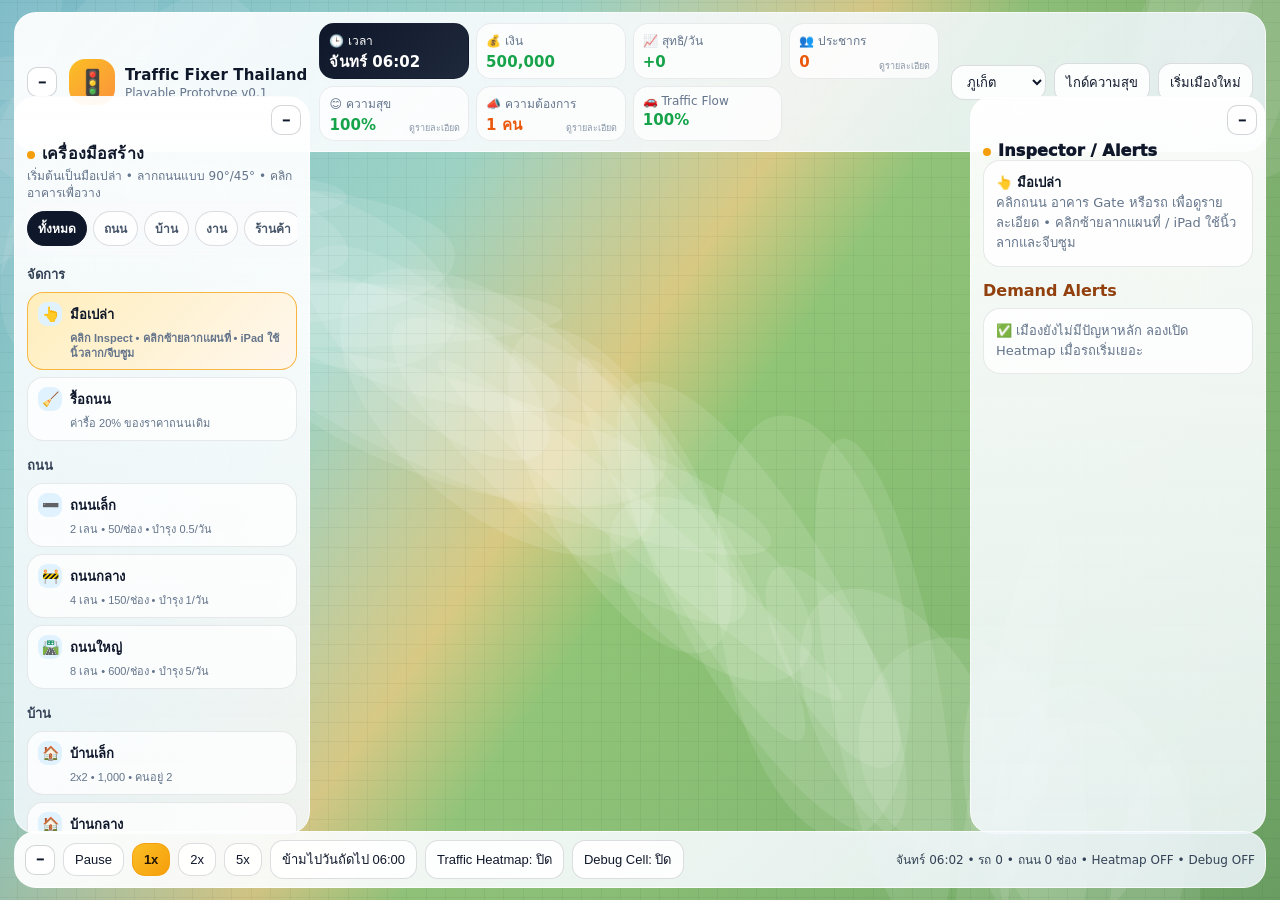
==== index.html @ 1e7743c0 "Update sumogame" ====
<!doctype html>
<html lang="th">
<head>
  <meta charset="utf-8" />
  <meta name="viewport" content="width=device-width, initial-scale=1" />
  <title>Traffic Fixer Thailand - Prototype</title>
  <style>
:root {
  --bg: #0b1820;
  --panel: rgba(248, 250, 252, 0.92);
  --panel-strong: rgba(255, 255, 255, 0.96);
  --line: rgba(15, 23, 42, 0.12);
  --text: #14212b;
  --muted: #64748b;
  --accent: #f59e0b;
  --accent2: #0284c7;
  --good: #16a34a;
  --bad: #dc2626;
  --warn: #ea580c;
  --dark-panel: rgba(10, 19, 26, 0.76);
}
* { box-sizing: border-box; text-shadow: none !important; }
.brand .logo, .tool .tool-icon, .panel-title:before, .dot { box-shadow: none !important; filter: none !important; }
html, body, #app { width: 100%; height: 100%; margin: 0; overflow: hidden; }
body {
  font-family: ui-sans-serif, system-ui, -apple-system, BlinkMacSystemFont, "Segoe UI", Tahoma, sans-serif;
  background: radial-gradient(circle at 45% 10%, rgba(125, 211, 252, .20), transparent 28%), var(--bg);
  color: var(--text);
}
canvas {
  position: absolute;
  inset: 0;
  width: 100%;
  height: 100%;
  cursor: default;
  background: #b9d8aa;
}
canvas.dragging { cursor: grabbing; }
#topbar, #bottombar, .panel, .map-legend {
  position: absolute;
  z-index: 5;
  backdrop-filter: blur(18px) saturate(1.08);
}
#topbar {
  left: 14px;
  right: 14px;
  top: 12px;
  min-height: 72px;
  display: flex;
  align-items: center;
  gap: 12px;
  padding: 10px 12px;
  border: 1px solid rgba(255,255,255,.62);
  border-radius: 22px;
  background: linear-gradient(135deg, rgba(255,255,255,.94), rgba(236,244,250,.86));
  box-shadow: 0 16px 48px rgba(15, 23, 42, .20), inset 0 1px 0 rgba(255,255,255,.88);
}
.brand { display: flex; align-items: center; gap: 10px; min-width: 245px; }
.brand .logo {
  width: 46px;
  height: 46px;
  display: grid;
  place-items: center;
  font-size: 25px;
  border-radius: 16px;
  background: linear-gradient(135deg, #fbbf24, #fb923c);
}
.brand strong { font-size: 15px; letter-spacing: .15px; color: #0f172a; }
.brand small { display: block; margin-top: 2px; color: var(--muted); font-size: 12px; }
.stats {
  flex: 1;
  display: grid;
  grid-template-columns: repeat(6, minmax(96px, 1fr));
  gap: 7px;
  font-size: 12px;
}
.stat {
  position: relative;
  overflow: hidden;
  min-height: 49px;
  padding: 7px 9px;
  border-radius: 15px;
  background: rgba(255,255,255,.74);
  border: 1px solid rgba(15, 23, 42, .08);
  box-shadow: inset 0 1px 0 rgba(255,255,255,.90);
}
.stat .label { display: flex; align-items: center; gap: 5px; color: var(--muted); white-space: nowrap; }
.stat b { display: block; color: #0f172a; font-size: 15px; line-height: 1.1; margin-top: 4px; letter-spacing: .1px; }
.stat.good b { color: var(--good); }
.stat.warn b { color: var(--warn); }
.stat.bad b { color: var(--bad); }
.stat.clock { background: linear-gradient(135deg, #0f172a, #1e293b); }
.stat.clock .label, .stat.clock b { color: #fff; }
.stat.clickable { cursor: pointer; }
.stat.clickable:hover { border-color: rgba(2,132,199,.40); background: #ffffff; }
.stat.clickable:after { content: "ดูรายละเอียด"; position: absolute; right: 8px; bottom: 5px; font-size: 9px; color: #64748b; opacity: .75; }
.breakdown-list { display: grid; gap: 7px; margin-top: 9px; }
.breakdown-row { padding: 8px; border-radius: 12px; background: rgba(241,245,249,.86); border: 1px solid rgba(15,23,42,.06); }
.breakdown-row b { display:flex; justify-content:space-between; gap:8px; margin-bottom:4px; }
.bar-track { height: 8px; border-radius: 99px; overflow: hidden; background: rgba(15,23,42,.10); }
.bar-fill { height: 100%; border-radius: 99px; background: linear-gradient(90deg, #38bdf8, #22c55e); }
.vacancy-list { margin-top: 8px; display:grid; gap:6px; }
.vacancy-item { padding: 7px 8px; border-radius: 11px; background: rgba(255,255,255,.72); border:1px solid rgba(15,23,42,.07); }

.top-actions { display: flex; align-items: center; gap: 8px; }
.city-picker {
  display: grid;
  gap: 3px;
  color: var(--muted);
  font-size: 11px;
  font-weight: 800;
}
button, select {
  color: #0f172a;
  background: rgba(255,255,255,.88);
  border: 1px solid rgba(15,23,42,.14);
  border-radius: 13px;
  padding: 8px 11px;
  font-size: 13px;
  outline: none;
  box-shadow: 0 1px 0 rgba(255,255,255,.76), 0 8px 18px rgba(15,23,42,.06);
}
button { cursor: pointer; transition: transform .12s ease, background .12s ease, border-color .12s ease, box-shadow .12s ease; }
button:hover, select:hover { border-color: rgba(2,132,199,.38); background: #fff; box-shadow: 0 10px 24px rgba(2,132,199,.12); }
button:active { transform: translateY(1px); }
button.active {
  background: linear-gradient(135deg, #fbbf24, #f59e0b);
  color: #221407;
  border-color: rgba(245,158,11,.74);
  font-weight: 900;
}
.danger-lite { color: #991b1b; }
.panel {
  top: 96px;
  bottom: 66px;
  width: 318px;
  border: 1px solid rgba(255,255,255,.64);
  border-radius: 22px;
  background: linear-gradient(180deg, rgba(255,255,255,.94), rgba(242,248,252,.88));
  padding: 12px;
  overflow: auto;
  box-shadow: 0 18px 56px rgba(15,23,42,.22), inset 0 1px 0 rgba(255,255,255,.9);
  scrollbar-color: rgba(15,23,42,.22) transparent;
}
.panel.left { left: 14px; }
.panel.right { right: 14px; }
.panel-head { display: flex; align-items: flex-start; justify-content: space-between; gap: 8px; margin-bottom: 8px; }
.panel-title { font-weight: 950; letter-spacing: .18px; color: #0f172a; font-size: 16px; }
.panel-title:before {
  content: "";
  display: inline-block;
  width: 8px;
  height: 8px;
  margin-right: 7px;
  border-radius: 99px;
  background: var(--accent);
}
.panel-subtitle { color: #92400e; font-weight: 900; margin: 14px 0 8px; }
.hint { color: var(--muted); font-size: 12px; line-height: 1.42; margin-top: 2px; }
.tool-tabs {
  position: sticky;
  top: -12px;
  z-index: 3;
  display: flex;
  gap: 6px;
  overflow-x: auto;
  padding: 9px 0 9px;
  margin-bottom: 4px;
  background: linear-gradient(180deg, rgba(248,250,252,.97), rgba(248,250,252,.82));
}
.tool-tab {
  flex: 0 0 auto;
  padding: 7px 10px;
  border-radius: 999px;
  font-size: 12px;
  font-weight: 800;
  color: #475569;
  background: rgba(255,255,255,.76);
}
.tool-tab.active { background: #0f172a; color: #fff; border-color: #0f172a; }
.tool-group { margin: 9px 0 14px; }
.tool-group.is-hidden { display: none; }
.tool-group h3 { margin: 0 0 7px; font-size: 13px; color: #334155; display: flex; align-items: center; gap: 6px; }
.tool-grid { display: grid; grid-template-columns: 1fr; gap: 7px; }
.tool {
  text-align: left;
  min-height: 64px;
  padding: 9px 10px;
  border-radius: 16px;
  background: rgba(255,255,255,.76);
  border: 1px solid rgba(15,23,42,.09);
  box-shadow: inset 0 1px 0 rgba(255,255,255,.9), 0 8px 18px rgba(15,23,42,.045);
}
.tool strong { display: flex; align-items: center; gap: 8px; font-size: 13px; color: #0f172a; }
.tool .tool-icon { width: 24px; height: 24px; display: inline-grid; place-items: center; border-radius: 9px; background: #e0f2fe; font-size: 14px; }
.tool small { color: var(--muted); display: block; margin-top: 5px; padding-left: 32px; font-size: 11px; line-height: 1.32; }
.tool.active {
  background: linear-gradient(135deg, rgba(255,237,184,.94), rgba(255,247,237,.96));
  border-color: rgba(245,158,11,.72);
  box-shadow: 0 0 0 2px rgba(245,158,11,.13), 0 12px 26px rgba(245,158,11,.14);
}
.tool.disabled { opacity: .48; filter: grayscale(.18); }
.card {
  background: rgba(255,255,255,.78);
  border: 1px solid rgba(15,23,42,.09);
  border-radius: 17px;
  padding: 12px;
  font-size: 13px;
  line-height: 1.55;
  margin-bottom: 10px;
  box-shadow: inset 0 1px 0 rgba(255,255,255,.9), 0 8px 18px rgba(15,23,42,.045);
}
.card b, .inspector-title { color: #0f172a; font-weight: 950; }
.card .muted, .muted { color: var(--muted); }
.inspector-card .metric-grid { display: grid; grid-template-columns: 1fr 1fr; gap: 7px; margin-top: 8px; }
.metric {
  padding: 8px;
  border-radius: 12px;
  background: rgba(241,245,249,.86);
  border: 1px solid rgba(15,23,42,.06);
}
.metric span { display: block; color: var(--muted); font-size: 11px; }
.metric b { display: block; margin-top: 2px; font-size: 13px; }
.alert {
  background: linear-gradient(180deg, rgba(254,226,226,.92), rgba(255,247,237,.78));
  border: 1px solid rgba(220,38,38,.22);
  border-radius: 16px;
  padding: 10px;
  margin-bottom: 8px;
  font-size: 12px;
  line-height: 1.45;
  box-shadow: inset 0 1px 0 rgba(255,255,255,.8);
}
.alert.good { background: linear-gradient(180deg, rgba(220,252,231,.92), rgba(240,253,244,.78)); border-color: rgba(22,163,74,.25); }
.alert b { display: block; margin-bottom: 3px; color: #0f172a; }
.map-legend {
  left: 50%;
  bottom: 74px;
  transform: translateX(-50%);
  display: flex;
  align-items: center;
  gap: 10px;
  padding: 8px 11px;
  border-radius: 999px;
  background: rgba(15,23,42,.64);
  border: 1px solid rgba(255,255,255,.18);
  color: rgba(255,255,255,.82);
  font-size: 12px;
  box-shadow: 0 12px 32px rgba(15,23,42,.22);
}
.dot { width: 10px; height: 10px; display: inline-block; border-radius: 99px; margin-right: 5px; vertical-align: -1px; }
.dot.road { background: #5b6670; }
.dot.gate { background: #fbbf24; }
.dot.vehicle { background: #38bdf8; }
.dot.heat { background: linear-gradient(90deg, #22c55e, #f59e0b, #ef4444); width: 26px; border-radius: 999px; }
#bottombar {
  left: 14px;
  right: 14px;
  bottom: 12px;
  min-height: 48px;
  display: flex;
  align-items: center;
  gap: 8px;
  padding: 8px 10px;
  border: 1px solid rgba(255,255,255,.64);
  border-radius: 22px;
  background: linear-gradient(135deg, rgba(255,255,255,.94), rgba(236,244,250,.88));
  box-shadow: 0 16px 48px rgba(15,23,42,.18), inset 0 1px 0 rgba(255,255,255,.88);
}
.speed-group { display: flex; gap: 6px; padding: 4px; border-radius: 16px; background: rgba(15,23,42,.05); }
.wide-btn { min-width: 142px; }
#statusText {
  margin-left: auto;
  color: #334155;
  font-size: 12px;
  white-space: nowrap;
  max-width: 33vw;
  overflow: hidden;
  text-overflow: ellipsis;
}
@media (max-width: 1320px) {
  .stats { grid-template-columns: repeat(4, minmax(90px, 1fr)); }
  .panel { width: 296px; }
  .brand { min-width: 205px; }
}
@media (max-width: 1000px) {
  .panel.right { display: none; }
  .stats { grid-template-columns: repeat(3, minmax(80px, 1fr)); }
  .map-legend { display: none; }
}
@media (max-width: 820px) {
  .panel.left { display: none; }
  .brand { min-width: 155px; }
  .brand small { display: none; }
  .stats { grid-template-columns: repeat(2, minmax(80px, 1fr)); }
  #statusText { display: none; }
}

/* User readability pass: flat text/icons, no visual shadows. */
* { text-shadow: none !important; }
#topbar, #bottombar, .panel, .map-legend, .stat, .tool, .card, .metric, .alert,
button, select, .breakdown-row, .vacancy-item, .brand .logo, .tool .tool-icon, .dot {
  box-shadow: none !important;
  filter: none !important;
}
#topbar, #bottombar, .panel {
  backdrop-filter: none !important;
}
.stat .label, .tool strong, .tool small, .metric span, .metric b, .inspector-title, .muted,
.panel-title, .panel-subtitle, button, select {
  text-shadow: none !important;
}
/* iPad compact HUD pass: keep the top bar small on touch/tablet screens. */
@media (pointer: coarse), (max-width: 1180px) {
  #topbar {
    left: 8px;
    right: 8px;
    top: max(6px, env(safe-area-inset-top));
    min-height: 50px;
    gap: 6px;
    padding: 6px 8px;
    border-radius: 14px;
    align-items: center;
  }
  .brand {
    min-width: 122px;
    gap: 6px;
  }
  .brand .logo {
    width: 30px;
    height: 30px;
    min-width: 30px;
    font-size: 17px;
    border-radius: 9px;
  }
  .brand strong {
    font-size: 11px;
    line-height: 1.05;
  }
  .brand small {
    display: none !important;
  }
  .stats {
    grid-template-columns: repeat(6, minmax(54px, 1fr)) !important;
    gap: 4px;
    font-size: 9px;
    min-width: 0;
  }
  .stat {
    min-height: 34px;
    padding: 4px 5px;
    border-radius: 10px;
  }
  .stat .label {
    font-size: 8.5px;
    gap: 2px;
    overflow: hidden;
    text-overflow: ellipsis;
  }
  .stat b {
    font-size: 11px;
    line-height: 1.05;
    margin-top: 2px;
    white-space: nowrap;
  }
  .stat.clickable:after {
    display: none;
  }
  .top-actions {
    gap: 4px;
    flex: 0 0 auto;
  }
  button, select {
    padding: 5px 7px;
    border-radius: 10px;
    font-size: 11px;
  }
  .panel {
    top: calc(max(6px, env(safe-area-inset-top)) + 58px);
    bottom: 54px;
  }
  #bottombar {
    left: 8px;
    right: 8px;
    bottom: max(6px, env(safe-area-inset-bottom));
    min-height: 40px;
    gap: 5px;
    padding: 5px 7px;
    border-radius: 14px;
    overflow-x: auto;
  }
  #bottombar button {
    white-space: nowrap;
    flex: 0 0 auto;
  }
  .map-legend {
    bottom: calc(max(6px, env(safe-area-inset-bottom)) + 48px);
  }
}

@media (pointer: coarse) and (max-width: 820px) {
  .brand {
    display: none;
  }
  .stats {
    grid-template-columns: repeat(6, minmax(46px, 1fr)) !important;
  }
  .top-actions select {
    max-width: 78px;
  }
  #resetBtn {
    max-width: 76px;
    overflow: hidden;
    text-overflow: ellipsis;
  }
}

@media (pointer: coarse) and (max-width: 680px) {
  .stats {
    grid-template-columns: repeat(3, minmax(58px, 1fr)) !important;
  }
  #topbar {
    align-items: flex-start;
  }
}

/* iPad navigation + collapsible HUD pass */
canvas { touch-action: none; }
.collapse-btn {
  flex: 0 0 auto;
  width: 30px;
  height: 30px;
  min-width: 30px;
  padding: 0 !important;
  display: grid;
  place-items: center;
  border-radius: 10px;
  font-weight: 950;
  line-height: 1;
  background: #ffffff !important;
  color: #0f172a !important;
  border: 1px solid rgba(15,23,42,.18) !important;
  box-shadow: none !important;
}
.panel { padding-top: 44px; }
.panel > .collapse-btn {
  position: absolute;
  top: 8px;
  right: 8px;
  z-index: 30;
}
#topbar.collapsed, #bottombar.collapsed, .panel.collapsed {
  width: 42px !important;
  height: 42px !important;
  min-width: 42px !important;
  min-height: 42px !important;
  max-width: 42px !important;
  max-height: 42px !important;
  right: auto !important;
  bottom: auto !important;
  padding: 6px !important;
  overflow: visible !important;
  border-radius: 14px !important;
  display: block !important;
  background: rgba(255,255,255,.96) !important;
}
#topbar.collapsed { left: 8px !important; top: max(6px, env(safe-area-inset-top)) !important; }
#bottombar.collapsed { left: 8px !important; bottom: max(6px, env(safe-area-inset-bottom)) !important; top: auto !important; }
.panel.left.collapsed { left: 8px !important; top: calc(max(6px, env(safe-area-inset-top)) + 52px) !important; }
.panel.right.collapsed { right: 8px !important; left: auto !important; top: calc(max(6px, env(safe-area-inset-top)) + 102px) !important; }
#topbar.collapsed > :not(.collapse-btn),
#bottombar.collapsed > :not(.collapse-btn),
.panel.collapsed > :not(.collapse-btn) {
  display: none !important;
}
#topbar.collapsed > .collapse-btn,
#bottombar.collapsed > .collapse-btn,
.panel.collapsed > .collapse-btn {
  position: static !important;
  width: 30px !important;
  height: 30px !important;
  min-width: 30px !important;
}
.demand-row.bad-demand { background: rgba(255,247,237,.92); border-color: rgba(234,88,12,.22); }
.demand-row.good-demand { background: rgba(240,253,244,.88); border-color: rgba(22,163,74,.18); }

@media (max-width: 1000px) {
  .panel.right { display: block; }
}
@media (pointer: coarse), (max-width: 1180px) {
  .stats { grid-template-columns: repeat(7, minmax(48px, 1fr)) !important; }
  .panel { width: min(300px, calc(100vw - 18px)); }
  .panel.right { right: 8px; }
  .panel.left { left: 8px; }
  #topbar:not(.collapsed) { padding-left: 7px; }
  #bottombar:not(.collapsed) { padding-left: 7px; }
}
@media (pointer: coarse) and (max-width: 680px) {
  .stats { grid-template-columns: repeat(4, minmax(54px, 1fr)) !important; }
}

/* Final flat readability: remove every UI shadow/filter/text shadow. */
* {
  text-shadow: none !important;
  box-shadow: none !important;
  filter: none !important;
}
#topbar, #bottombar, .panel, .stat, .tool, .card, .metric, .alert, .map-legend, .collapse-btn, button, select {
  box-shadow: none !important;
  text-shadow: none !important;
  filter: none !important;
}
.tool-icon, .logo, .dot, .brand, .panel-title, .panel-subtitle, .inspector-title {
  box-shadow: none !important;
  text-shadow: none !important;
  filter: none !important;
}

</style>
</head>
<body>
  <div id="app">
    <canvas id="game"></canvas>

    <header id="topbar">
      <button class="collapse-btn" data-collapse-target="topbar" aria-label="ย่อ/ขยายแถบบน">−</button>
      <div class="brand">
        <span class="logo">🚦</span>
        <div>
          <strong>Traffic Fixer Thailand</strong>
          <small>Playable Prototype v0.1</small>
        </div>
      </div>
      <div id="stats" class="stats"></div>
      <div class="top-actions">
        <select id="citySelect" title="เลือกเมือง">
          <option value="phuket">ภูเก็ต</option>
          <option value="bangkok">กรุงเทพฯ</option>
          <option value="chiangmai">เชียงใหม่</option>
          <option value="korat">โคราช</option>
        </select>
        <button id="happinessGuideBtn">ไกด์ความสุข</button>
        <button id="resetBtn">เริ่มเมืองใหม่</button>
      </div>
    </header>

    <aside id="leftPanel" class="panel left">
      <button class="collapse-btn" data-collapse-target="leftPanel" aria-label="ย่อ/ขยายเครื่องมือ">−</button>
      <div class="panel-title">เครื่องมือสร้าง</div>
      <div class="hint">เริ่มต้นเป็นมือเปล่า • ลากถนนแบบ 90°/45° • คลิกอาคารเพื่อวาง</div>
      <div id="toolList"></div>
    </aside>

    <aside id="rightPanel" class="panel right">
      <button class="collapse-btn" data-collapse-target="rightPanel" aria-label="ย่อ/ขยาย Inspector">−</button>
      <div class="panel-title">Inspector / Alerts</div>
      <div id="selectionInfo" class="card">
        <b>มือเปล่า</b><br>
        คลิกถนน อาคาร Gate หรือรถ เพื่อดูสาเหตุปัญหา หรือกดปุ่มไกด์ความสุข
      </div>
      <div class="panel-subtitle">Demand Alerts</div>
      <div id="alerts"></div>
    </aside>

    <footer id="bottombar">
      <button class="collapse-btn" data-collapse-target="bottombar" aria-label="ย่อ/ขยายแถบควบคุม">−</button>
      <button data-speed="0" class="speedBtn">Pause</button>
      <button data-speed="1" class="speedBtn active">1x</button>
      <button data-speed="2" class="speedBtn">2x</button>
      <button data-speed="5" class="speedBtn">5x</button>
      <button id="skipBtn">ข้ามไปวันถัดไป 06:00</button>
      <button id="heatBtn">Traffic Heatmap: ปิด</button>
      <button id="debugBtn">Debug Cell: ปิด</button>
      <span id="statusText">พร้อมเล่น</span>
    </footer>
  </div>

  <script>
(() => {
  'use strict';

  // ================================================================
  // Traffic Fixer Thailand - Playable Prototype
  // ทุกเมนูสร้างและระบบหลักอ่านจาก DATA กลางนี้ ไม่ hardcode รายการ UI แยก
  // ================================================================

  const MAP_W = 300;
  const MAP_H = 300;
  const MAP_SIZE = MAP_W * MAP_H;
  const TILE = 18;
  const MAX_ACTIVE_VEHICLES = 1200;
  // สมดุลใหม่: 1 Grid ของถนนเล็ก 2 เลนรองรับได้ประมาณ 3 คันรวม
  // ถนน 4/8 เลนยังจุเพิ่มตามความกว้าง แต่ไม่จุเกินจริงจนรถไม่ติด
  const CARS_PER_GRID = 3;

  const DIRS = [
    [1, 0], [-1, 0], [0, 1], [0, -1],
    [1, 1], [1, -1], [-1, 1], [-1, -1]
  ];
  const CARDINALS = [[1,0],[-1,0],[0,1],[0,-1]];
  const DAY_NAMES = ['จันทร์', 'อังคาร', 'พุธ', 'พฤหัส', 'ศุกร์', 'เสาร์', 'อาทิตย์'];

  const DATA = {
    roads: {
      small:  { id: 1, key: 'small',  name: 'ถนนเล็ก', lanes: 2, cost: 50,  maintenance: 0.5, capacity: 8,  speed: 3.0, desc: '2 เลน เหมาะกับซอย บ้าน และชุมชน' },
      medium: { id: 2, key: 'medium', name: 'ถนนกลาง', lanes: 4, cost: 150, maintenance: 1.0, capacity: 20, speed: 4.5, desc: '4 เลน เหมาะกับถนนหลักในเมือง' },
      large:  { id: 3, key: 'large',  name: 'ถนนใหญ่', lanes: 8, cost: 600, maintenance: 5.0, capacity: 50, speed: 6.0, desc: '8 เลน เหมาะกับเข้าเมือง/เลี่ยงเมือง' }
    },
    buildings: {
      home_small: { key:'home_small', name:'บ้านเล็ก', category:'บ้าน', kind:'home', w:2, h:2, cost:1000, maintenance:0, residents:2, jobs:0, service:0, color:'#f8d28b', desc:'บ้าน 2 คน สร้างประชากรและภาษี' },
      home_medium:{ key:'home_medium',name:'บ้านกลาง',category:'บ้าน', kind:'home', w:3, h:3, cost:8000, maintenance:0, residents:10, jobs:0, service:0, color:'#e5b46d', desc:'บ้าน 10 คน ปล่อยรถมากขึ้นแต่เก็บภาษีดี' },
      home_large: { key:'home_large', name:'บ้านใหญ่', category:'บ้าน', kind:'home', w:5, h:5, cost:60000, maintenance:0, residents:50, jobs:0, service:0, color:'#c88a44', desc:'บ้าน 50 คน รายได้สูงแต่สร้าง Traffic หนัก' },

      shop_small:{ key:'shop_small', name:'ร้านค้าเล็ก', category:'อาคาร', kind:'shop', w:2, h:2, cost:5000, maintenance:50, jobs:2, service:10, color:'#77d7c6', desc:'ร้านค้าเล็ก รองรับคนใช้บริการ 10 คน' },
      shop_large:{ key:'shop_large', name:'ร้านค้าใหญ่', category:'อาคาร', kind:'shop', w:4, h:4, cost:30000, maintenance:300, jobs:10, service:50, color:'#50b8a8', desc:'ร้านค้าใหญ่ รองรับคนใช้บริการ 50 คน' },
      restaurant_small:{ key:'restaurant_small', name:'ร้านอาหารเล็ก', category:'อาคาร', kind:'restaurant', w:3, h:3, cost:10000, maintenance:100, jobs:5, service:15, color:'#ff9f6e', desc:'จุด Traffic หลังเลิกงาน รองรับ 15 คน' },
      restaurant_large:{ key:'restaurant_large', name:'ร้านอาหารใหญ่', category:'อาคาร', kind:'restaurant', w:4, h:4, cost:40000, maintenance:400, jobs:20, service:80, color:'#ff7a59', desc:'ร้านอาหารใหญ่ รองรับ 80 คน' },
      mall_small:{ key:'mall_small', name:'ห้างเล็ก', category:'อาคาร', kind:'mall', w:4, h:4, cost:50000, maintenance:500, jobs:10, service:50, color:'#b993ff', desc:'ดึงรถวันหยุดและหลังเลิกงาน' },
      mall_large:{ key:'mall_large', name:'ห้างใหญ่', category:'อาคาร', kind:'mall', w:6, h:6, cost:150000, maintenance:1500, jobs:50, service:250, color:'#9a72ff', desc:'จุดศูนย์รวมใหญ่ สร้างรถจำนวนมาก' },
      office_small:{ key:'office_small', name:'ออฟฟิศเล็ก', category:'งาน', kind:'office', w:3, h:3, cost:15000, maintenance:150, jobs:20, service:0, color:'#85b7ff', desc:'งาน 20 ตำแหน่ง สร้าง Rush Hour' },
      office_large:{ key:'office_large', name:'ออฟฟิศใหญ่', category:'งาน', kind:'office', w:5, h:5, cost:80000, maintenance:800, jobs:100, service:0, color:'#5d92e8', desc:'งาน 100 ตำแหน่ง Traffic หนักช่วงเช้า' },
      factory_small:{ key:'factory_small', name:'โรงงานเล็ก', category:'งาน', kind:'factory', w:4, h:4, cost:20000, maintenance:200, jobs:30, service:0, color:'#a7b0b7', desc:'งาน 30 ตำแหน่ง เพิ่มรถบรรทุก/แรงงาน' },
      factory_large:{ key:'factory_large', name:'โรงงานใหญ่', category:'งาน', kind:'factory', w:6, h:6, cost:100000, maintenance:1000, jobs:150, service:0, color:'#818991', desc:'งาน 150 ตำแหน่ง เหมาะวางใกล้ Gate/Bypass' },
      park_small:{ key:'park_small', name:'สวนเล็ก', category:'พักผ่อน', kind:'park', w:3, h:3, cost:5000, maintenance:50, jobs:2, service:20, color:'#62d66f', desc:'พักผ่อน 20 คน Traffic วันหยุด' },
      park_large:{ key:'park_large', name:'สวนใหญ่', category:'พักผ่อน', kind:'park', w:5, h:5, cost:25000, maintenance:250, jobs:10, service:100, color:'#46b958', desc:'สวนใหญ่ รองรับ 100 คน' },
      pub_small:{ key:'pub_small', name:'ผับเล็ก', category:'กลางคืน', kind:'pub', w:3, h:3, cost:12000, maintenance:120, jobs:5, service:20, color:'#ff67d8', desc:'สร้าง Night Traffic และรถดึก' },
      pub_large:{ key:'pub_large', name:'ผับใหญ่', category:'กลางคืน', kind:'pub', w:5, h:5, cost:60000, maintenance:600, jobs:20, service:100, color:'#df49c2', desc:'ผับใหญ่ รองรับ 100 คน' }
    },
    cities: {
      phuket: {
        name: 'ภูเก็ต', camera: { x: 145, y: 54, zoom: 1.08 },
        terrain: 'island',
        gates: [
          { key:'north', name:'Gate เหนือ / สะพานเข้าเกาะ', x:150, y:0, role:'รถย้ายเข้า รถขนส่ง รถจากพังงา' },
          { key:'west', name:'โซนหาดตะวันตก', x:0, y:86, role:'รถท่องเที่ยว' },
          { key:'east', name:'เมืองเก่า / ท่าเรือ', x:299, y:96, role:'บริการ ท่าเรือ' },
          { key:'south', name:'โซนใต้ / ผับ หาด', x:158, y:299, role:'ท่องเที่ยวกลางคืน' }
        ],
        starter: 'phuket'
      },
      bangkok: {
        name: 'กรุงเทพฯ', camera: { x: 142, y: 112, zoom: 0.86 },
        terrain: 'river',
        gates: [
          { key:'north', name:'Gate เหนือ / ปทุมธานี อยุธยา', x:146, y:0, role:'คนเข้าเมืองทำงาน' },
          { key:'east', name:'Gate ตะวันออก / อุตสาหกรรม', x:299, y:125, role:'รถโรงงาน/สมุทรปราการ' },
          { key:'west', name:'Gate ตะวันตก / ฝั่งธน', x:0, y:138, role:'เมืองรอบนอก' },
          { key:'south', name:'Gate ใต้ / ท่าเรือ', x:166, y:299, role:'ขนส่งบางส่วน' }
        ],
        starter: 'bangkok'
      },
      chiangmai: {
        name: 'เชียงใหม่', camera: { x: 132, y: 98, zoom: 0.95 },
        terrain: 'mountain',
        gates: [
          { key:'north', name:'Gate เหนือ / แม่ริม', x:145, y:0, role:'นักท่องเที่ยว ชานเมือง' },
          { key:'east', name:'Gate ตะวันออก / สันกำแพง', x:299, y:94, role:'เขตขยายเมือง' },
          { key:'south', name:'Gate ใต้ / ลำพูน', x:143, y:299, role:'คนทำงานเข้าเมือง' },
          { key:'west', name:'Gate ตะวันตก / ดอย', x:0, y:98, role:'รถท่องเที่ยวจำกัด' }
        ],
        starter: 'chiangmai'
      },
      korat: {
        name: 'โคราช', camera: { x: 145, y: 100, zoom: 0.9 },
        terrain: 'through',
        gates: [
          { key:'west', name:'Gate ตะวันตก / กรุงเทพฯ', x:0, y:126, role:'รถผ่านเมืองจากกรุงเทพฯ' },
          { key:'north', name:'Gate เหนือ / อีสานตอนบน', x:155, y:0, role:'รถผ่านเมือง' },
          { key:'east', name:'Gate ตะวันออก / บุรีรัมย์', x:299, y:124, role:'รถผ่านเมือง รถบรรทุก' },
          { key:'south', name:'Gate ใต้ / ปากช่อง', x:145, y:299, role:'อุตสาหกรรม เขาใหญ่' }
        ],
        starter: 'korat'
      }
    }
  };
  const ROAD_BY_ID = Object.fromEntries(Object.values(DATA.roads).map(r => [r.id, r]));

  function makeProfiles() {
    const profiles = [];
    // ปรับใหม่ตามฟีดแบ็ก: ใช้ 4 กลุ่มหลักเท่ากัน 25% และสุ่มแจกตอน Citizen เกิด
    // เพื่อให้เมืองมีรถหลายช่วงเวลา ไม่เงียบจนรอแค่เข้างาน/ออกงาน
    const traitPool = [
      ...Array(25).fill('ขยัน'),
      ...Array(25).fill('ชิล ๆ'),
      ...Array(25).fill('สายชิล'),
      ...Array(25).fill('บ้านรวย')
    ];
    for (let i = 0; i < 100; i++) {
      const trait = traitPool[i];
      const baseLeave = 6 * 60 + 10 + (i * 13) % 220;
      const workEnd = 17 * 60 + 10 + (i * 19) % 120;
      const leisureKind = trait === 'ขยัน'
        ? ['restaurant', null, 'park', null][i % 4]
        : trait === 'ชิล ๆ'
          ? ['restaurant', 'mall', 'shop', 'park'][i % 4]
          : trait === 'สายชิล'
            ? ['restaurant', 'mall', 'pub', 'park'][i % 4]
            : ['mall', 'restaurant', 'pub', 'shop'][i % 4];
      profiles.push({
        id: i + 1,
        trait,
        tax: 1000,
        workDays: trait === 'บ้านรวย' ? [] : trait === 'สายชิล' ? [0,1,2,3] : [0,1,2,3,4],
        leaveWorkAt: baseLeave,
        workStartDeadline: 10 * 60 + 30,
        workEndAt: workEnd,
        afterWork: leisureKind,
        afterWorkStart: workEnd + 10 + (i * 11) % 55,
        afterWorkEnd: leisureKind === 'pub' ? 23 * 60 + 30 : 21 * 60 + (i % 4) * 20,
        weekendKind: trait === 'ขยัน' ? ['park', null, 'restaurant', null][i % 4] : ['mall','park','restaurant','pub'][i % 4],
        weekendStart: 9 * 60 + (i * 9) % 180,
        weekendEnd: 16 * 60 + (i * 5) % 210,
        richStart: 14 * 60 + (i % 6) * 25,
        richEnd: 27 * 60
      });
    }
    return profiles;
  }
  DATA.profiles = makeProfiles();

  const canvas = document.getElementById('game');
  const ctx = canvas.getContext('2d', { alpha: false });
  const statsEl = document.getElementById('stats');
  const toolListEl = document.getElementById('toolList');
  const selectionEl = document.getElementById('selectionInfo');
  const alertsEl = document.getElementById('alerts');
  const statusText = document.getElementById('statusText');
  const citySelect = document.getElementById('citySelect');
  const heatBtn = document.getElementById('heatBtn');
  const debugBtn = document.getElementById('debugBtn');
  const happinessGuideBtn = document.getElementById('happinessGuideBtn');

  const road = new Uint8Array(MAP_SIZE);
  const buildGrid = new Int32Array(MAP_SIZE);
  const occ = new Int32Array(MAP_SIZE); // first vehicle id per tile for debug/backward UI
  let laneMap = new Map(); // tile index -> Set(vehicleId), supports 2/4/8 lane occupancy
  let roadLinks = new Map(); // tile index -> Set(neighbor index), prevents phantom diagonal connectors
  const flowLoad = new Float32Array(MAP_SIZE);
  const waitLoad = new Float32Array(MAP_SIZE);
  const connCache = new Uint8Array(MAP_SIZE);

  let buildings = [];
  let gates = [];
  let vehicles = [];
  let citizens = [];
  let events = [];
  let alerts = [];
  let pathCache = new Map();
  let roadVersion = 1;
  let nextVehicleId = 1;
  let nextCitizenId = 1;
  let nextBuildingId = 1;
  let profileCursor = 0;
  let activeToolFilter = 'all';

  const game = {
    cityKey: 'phuket',
    money: 500000,
    worldMin: 6 * 60,
    speed: 1,
    heatmap: false,
    debug: false,
    selectedTool: null,
    roadStart: null,
    hover: null,
    pan: { x: 0, y: 0 },
    zoom: 1,
    draggingPan: false,
    lastMouse: { x: 0, y: 0 },
    mouseWorld: { x: 0, y: 0 },
    panMoved: false,
    suppressClickUntil: 0,
    touchMode: null,
    touchLast: null,
    touchBuildStart: null,
    touchBuildCurrent: null,
    lastDailyAbsDay: -1,
    immigrationTick: 0,
    passTick: 0,
    lowSatImmigrationAlertDay: -1,
    roadCount: 0,
    lastStats: null,
    skipMode: false
  };

  function idx(x, y) { return y * MAP_W + x; }
  function xy(i) { return { x: i % MAP_W, y: Math.floor(i / MAP_W) }; }
  function inBounds(x, y) { return x >= 0 && y >= 0 && x < MAP_W && y < MAP_H; }
  function clamp(v, a, b) { return Math.max(a, Math.min(b, v)); }
  function sign(n) { return n < 0 ? -1 : n > 0 ? 1 : 0; }
  function formatMoney(v) { return Math.round(v).toLocaleString('th-TH'); }
  function formatCompact(v) {
    const n = Math.round(v);
    if (Math.abs(n) >= 1000000) return (n/1000000).toFixed(n%1000000 ? 1 : 0) + 'M';
    if (Math.abs(n) >= 1000) return (n/1000).toFixed(n%1000 ? 1 : 0) + 'K';
    return n.toLocaleString('th-TH');
  }
  function kpiState(value, goodAt, badAt, inverse = false) {
    if (!inverse) return value >= goodAt ? 'good' : value <= badAt ? 'bad' : 'warn';
    return value <= goodAt ? 'good' : value >= badAt ? 'bad' : 'warn';
  }
  function absDay() { return Math.floor(game.worldMin / 1440); }
  function minuteOfDay() { return ((Math.floor(game.worldMin) % 1440) + 1440) % 1440; }
  function weekday() { return absDay() % 7; }
  function timeText() {
    const m = minuteOfDay();
    const h = Math.floor(m / 60).toString().padStart(2, '0');
    const mm = (m % 60).toString().padStart(2, '0');
    return `${DAY_NAMES[weekday()]} ${h}:${mm}`;
  }
  function absAt(day, minute) { return day * 1440 + minute; }
  function minLabel(minute) {
    const m = ((Math.floor(minute) % 1440) + 1440) % 1440;
    return `${Math.floor(m / 60).toString().padStart(2,'0')}:${(m % 60).toString().padStart(2,'0')}`;
  }
  function nextAbsMinute(minute) {
    const d = absDay();
    const nowM = minuteOfDay();
    return absAt(d + (minute <= nowM ? 1 : 0), minute);
  }

  function roadDataById(id) { return ROAD_BY_ID[id] || null; }
  function getRoadRatio(i) {
    const t = road[i];
    if (!t) return 0;
    const rd = roadDataById(t);
    const cap = Math.max(1, laneCapacityAt(i));
    const density = cellVehicleCount(i) / cap;
    // ใช้ density เป็นตัวหลัก เพื่อให้รถเต็ม Grid แล้วเกิดแดง/ดำจริง
    // flowLoad = รถผ่านเยอะ, waitLoad = รถรอไฟ/รอคิว ทำให้คอขวดติดสะสม
    const flowPressure = flowLoad[i] / Math.max(1, rd.capacity) * 0.55;
    const waitPressure = waitLoad[i] * 1.35;
    return density * 1.28 + flowPressure + waitPressure;
  }
  function trafficColor(ratio) {
    if (ratio <= 0.60) return '#34d174';
    if (ratio <= 0.90) return '#f6d45d';
    if (ratio <= 1.20) return '#ff9f3f';
    if (ratio <= 1.60) return '#ff4e4e';
    return '#111111';
  }

  function roadLaneCountAt(i) {
    const rd = roadDataById(road[i]);
    return rd ? rd.lanes : 0;
  }
  function laneCapacityAt(i) {
    const lanes = roadLaneCountAt(i);
    if (!lanes) return 0;
    // 2 เลน = 3 คัน/กริด, 4 เลน = 6 คัน/กริด, 8 เลน = 12 คัน/กริด
    // เดิมคูณต่อเลนจนถนนจุ 6/12/24 ทำให้ไม่ค่อยเกิดรถติด
    return Math.max(CARS_PER_GRID, Math.round((lanes / 2) * CARS_PER_GRID));
  }
  function laneCapacityAtPreview(lanes) {
    return Math.max(CARS_PER_GRID, Math.round((lanes / 2) * CARS_PER_GRID));
  }
  function lanesPerDirectionAt(i) {
    return Math.max(1, Math.floor(roadLaneCountAt(i) / 2));
  }
  function directionCapacityAt(i) {
    if (!road[i]) return 0;
    return Math.max(1, Math.ceil(laneCapacityAt(i) / 2));
  }
  function moveDirKey(from, to) {
    if (from == null || to == null || from === to) return 'idle';
    const a = xy(from), b = xy(to);
    return `${sign(b.x - a.x)},${sign(b.y - a.y)}`;
  }
  function parseDirKey(dirKey) {
    const parts = String(dirKey || '0,0').split(',').map(n => Number(n) || 0);
    return { dx: parts[0] || 0, dy: parts[1] || 0 };
  }
  function neighborByDir(baseIdx, dirKey) {
    const { dx, dy } = parseDirKey(dirKey);
    const p = xy(baseIdx);
    const nx = p.x + dx, ny = p.y + dy;
    return inBounds(nx, ny) ? idx(nx, ny) : null;
  }
  function hasRoadLink(a, b) {
    const set = roadLinks.get(a);
    return !!(set && set.has(b) && road[a] && road[b]);
  }
  function approachPredecessorForBuilding(b) {
    if (!b || b.entrance == null || !b.entryDirKey) return null;
    const { dx, dy } = parseDirKey(b.entryDirKey);
    const p = xy(b.entrance);
    const px = p.x - dx, py = p.y - dy;
    if (!inBounds(px, py)) return null;
    const pre = idx(px, py);
    return hasRoadLink(pre, b.entrance) ? pre : null;
  }
  function allBuildingApproachPredecessors(b) {
    if (!b || b.entrance == null) return [];
    const out = [];
    const links = roadLinks.get(b.entrance);
    if (links) {
      for (const ni of links) if (road[ni] && hasRoadLink(ni, b.entrance)) out.push(ni);
    }
    const preferred = approachPredecessorForBuilding(b);
    if (preferred != null && out.includes(preferred)) {
      out.splice(out.indexOf(preferred), 1);
      out.unshift(preferred);
    }
    return out;
  }
  function exitSuccessorForBuilding(b) {
    if (!b || b.entrance == null || !b.entryDirKey) return null;
    const post = neighborByDir(b.entrance, b.entryDirKey);
    return post != null && hasRoadLink(b.entrance, post) ? post : null;
  }
  function constrainedPathForTrip(opts) {
    if (opts.prePath) return opts.prePath;
    let start = opts.fromIdx;
    let goal = opts.toIdx;
    let prefix = [];
    let appendGoal = false;
    const fromB = opts.fromBuildingId ? buildingById(opts.fromBuildingId) : null;
    if (fromB && fromB.entrance === start && fromB.entryDirKey) {
      const post = exitSuccessorForBuilding(fromB);
      if (post != null && post !== start) { prefix = [start]; start = post; }
    }
    const destB = opts.destBuildingId ? buildingById(opts.destBuildingId) : null;
    if (destB && destB.entrance === goal) {
      // อาคารใช้ entrance บนถนนเป็น drop-off node: รถถึงช่องถนนที่ติดอาคารแล้วถือว่าเข้าอาคารสำเร็จ
      // ไม่บังคับให้ต้องวน/กลับรถเพื่อเข้าจากทิศเดียว เพราะบน iPad และถนนปลายตันทำให้รถค้างหน้าอาคารได้ง่าย
      const direct = findPath(start, goal, true, { allowDeadEndUTurn: true });
      if (direct.length) return prefix.length ? prefix.concat(direct) : direct;
      const candidates = allBuildingApproachPredecessors(destB);
      for (const pre of candidates) {
        const midTry = findPath(start, pre, true, { allowDeadEndUTurn: true });
        if (midTry.length) {
          const path = prefix.length ? prefix.concat(midTry) : midTry;
          if (path[path.length - 1] !== opts.toIdx && hasRoadLink(path[path.length - 1], opts.toIdx)) path.push(opts.toIdx);
          return path;
        }
      }
      appendGoal = false;
    }
    const mid = findPath(start, goal, false, { allowDeadEndUTurn: true });
    if (!mid.length) return [];
    let path = prefix.length ? prefix.concat(mid) : mid;
    if (appendGoal && path[path.length - 1] !== opts.toIdx) path.push(opts.toIdx);
    return path;
  }
  function laneBucketMap(i, create = false) {
    let buckets = laneMap.get(i);
    if (!buckets && create) { buckets = new Map(); laneMap.set(i, buckets); }
    return buckets || null;
  }
  function vehicleExistsInCell(i, vehicleId) {
    const buckets = laneBucketMap(i, false);
    if (!buckets || vehicleId <= 0) return false;
    for (const set of buckets.values()) if (set.has(vehicleId)) return true;
    return false;
  }
  function cellVehicleCount(i) {
    const buckets = laneBucketMap(i, false);
    if (!buckets) return 0;
    let n = 0;
    for (const set of buckets.values()) n += set.size;
    return n;
  }
  function allVehicleIdsInCell(i) {
    const buckets = laneBucketMap(i, false);
    if (!buckets) return [];
    const ids = [];
    for (const set of buckets.values()) ids.push(...set);
    return ids;
  }
  function canEnterCell(i, vehicleId, dirKey = null) {
    if (!road[i]) return false;
    if (vehicleExistsInCell(i, vehicleId)) return true;
    const total = cellVehicleCount(i);
    if (total >= laneCapacityAt(i)) return false;
    if (!dirKey) return true;
    const buckets = laneBucketMap(i, false);
    const set = buckets && buckets.get(dirKey);
    return !set || set.size < directionCapacityAt(i);
  }
  function occupyCell(i, vehicleId, dirKey = 'idle') {
    if (!road[i]) return false;
    if (vehicleExistsInCell(i, vehicleId)) return true;
    if (!canEnterCell(i, vehicleId, dirKey)) return false;
    const buckets = laneBucketMap(i, true);
    let set = buckets.get(dirKey);
    if (!set) { set = new Set(); buckets.set(dirKey, set); }
    set.add(vehicleId);
    occ[i] = allVehicleIdsInCell(i)[0] || 0;
    return true;
  }
  function releaseCell(i, vehicleId) {
    const buckets = laneBucketMap(i, false);
    if (!buckets) { occ[i] = 0; return; }
    for (const [key, set] of buckets.entries()) {
      set.delete(vehicleId);
      if (!set.size) buckets.delete(key);
    }
    if (!buckets.size) { laneMap.delete(i); occ[i] = 0; }
    else occ[i] = allVehicleIdsInCell(i)[0] || 0;
  }
  function clearNextCell(v) {
    if (v.nextIdx != null) {
      releaseCell(v.nextIdx, v.id);
      v.nextIdx = null;
      v.t = 0;
    }
  }

  function ensureRoadLinkSet(i) {
    let set = roadLinks.get(i);
    if (!set) { set = new Set(); roadLinks.set(i, set); }
    return set;
  }
  function addRoadLink(a, b) {
    if (a === b || !road[a] || !road[b]) return false;
    const ax = a % MAP_W, ay = Math.floor(a / MAP_W);
    const bx = b % MAP_W, by = Math.floor(b / MAP_W);
    if (Math.max(Math.abs(ax - bx), Math.abs(ay - by)) !== 1) return false;
    ensureRoadLinkSet(a).add(b);
    ensureRoadLinkSet(b).add(a);
    connCache[a] = countConnections(ax, ay);
    connCache[b] = countConnections(bx, by);
    return true;
  }
  function removeRoadLinks(i) {
    const set = roadLinks.get(i);
    if (set) {
      for (const n of set) {
        const ns = roadLinks.get(n);
        if (ns) {
          ns.delete(i);
          const p = xy(n);
          connCache[n] = countConnections(p.x, p.y);
          if (!ns.size) roadLinks.delete(n);
        }
      }
    }
    roadLinks.delete(i);
    connCache[i] = 0;
  }
  function linkedNeighbors(i) {
    const set = roadLinks.get(i);
    if (!set) return [];
    return [...set].filter(n => road[n]);
  }
  function linkRoadCellsInOrder(cells) {
    for (let k = 1; k < cells.length; k++) addRoadLink(cells[k - 1], cells[k]);
    pathCache.clear();
    roadVersion++;
  }

  function vehicleLanePosition(v, cellIdx) {
    const dirKey = vehicleDirKeyForDraw(v);
    const buckets = laneBucketMap(cellIdx, false);
    const set = buckets && buckets.get(dirKey);
    const perDir = lanesPerDirectionAt(cellIdx);
    if (!set) return Math.abs(v.id) % perDir;
    const arr = [...set].sort((a,b) => a - b);
    const pos = arr.indexOf(v.id);
    return pos >= 0 ? pos % perDir : Math.abs(v.id) % perDir;
  }
  function vehicleGridSlot(v, cellIdx) {
    const dirKey = vehicleDirKeyForDraw(v);
    const buckets = laneBucketMap(cellIdx, false);
    const set = buckets && buckets.get(dirKey);
    const perDir = lanesPerDirectionAt(cellIdx);
    if (!set) return Math.floor((Math.abs(v.id) % Math.max(1, directionCapacityAt(cellIdx))) / perDir);
    const arr = [...set].sort((a,b) => a - b);
    const pos = arr.indexOf(v.id);
    return pos >= 0 ? Math.floor(pos / perDir) : 0;
  }
  function vehicleDirKeyForDraw(v) {
    if (v.nextIdx != null) return moveDirKey(v.currentIdx, v.nextIdx);
    if (v.pathPos + 1 < v.path.length) return moveDirKey(v.currentIdx, v.path[v.pathPos + 1]);
    if (v.pathPos > 0) return moveDirKey(v.path[v.pathPos - 1], v.currentIdx);
    return 'idle';
  }
  function vehicleLaneOffset(v, cellIdx, roadW) {
    const totalLanes = Math.max(2, roadLaneCountAt(cellIdx));
    const perDir = Math.max(1, Math.floor(totalLanes / 2));
    const pos = vehicleLanePosition(v, cellIdx);
    // ถนนแบ่งครึ่งตามทิศทางจริง: 2 เลน = 1 ไป/1 สวน, 4 = 2/2, 8 = 4/4
    // offset บวกคือฝั่งซ้ายของทิศทางรถ จึงไม่กินเลนสวน
    const laneWidth = roadW / totalLanes;
    return laneWidth * (Math.min(pos, perDir - 1) + 0.5);
  }

  function setStatus(msg) { statusText.textContent = msg; }
  function addAlert(title, detail, count = 1, kind = 'bad') {
    const key = `${title}|${detail}`;
    const existing = alerts.find(a => a.key === key);
    if (existing) {
      existing.count += count;
      existing.t = game.worldMin;
      existing.kind = kind;
      return;
    }
    alerts.unshift({ key, title, detail, count, kind, t: game.worldMin });
    if (alerts.length > 18) alerts.pop();
  }

  function resize() {
    const dpr = Math.max(1, Math.min(2, window.devicePixelRatio || 1));
    canvas.width = Math.floor(window.innerWidth * dpr);
    canvas.height = Math.floor(window.innerHeight * dpr);
    canvas.style.width = `${window.innerWidth}px`;
    canvas.style.height = `${window.innerHeight}px`;
    ctx.setTransform(dpr, 0, 0, dpr, 0, 0);
  }
  window.addEventListener('resize', resize);
  resize();

  function worldToScreen(x, y) {
    return { x: x * TILE * game.zoom + game.pan.x, y: y * TILE * game.zoom + game.pan.y };
  }
  function screenToWorld(px, py) {
    return { x: (px - game.pan.x) / (TILE * game.zoom), y: (py - game.pan.y) / (TILE * game.zoom) };
  }
  function screenToGrid(px, py) {
    const p = screenToWorld(px, py);
    return { x: Math.floor(p.x), y: Math.floor(p.y) };
  }

  function resetArrays() {
    road.fill(0);
    buildGrid.fill(0);
    occ.fill(0);
    laneMap = new Map();
    roadLinks = new Map();
    flowLoad.fill(0);
    waitLoad.fill(0);
    connCache.fill(0);
    buildings = [];
    gates = [];
    vehicles = [];
    citizens = [];
    events = [];
    alerts = [];
    pathCache.clear();
    roadVersion++;
    nextVehicleId = 1;
    nextCitizenId = 1;
    nextBuildingId = 1;
    profileCursor = 0;
    game.roadCount = 0;
  }

  function resetCity(key = game.cityKey) {
    resetArrays();
    game.cityKey = key;
    game.money = 500000;
    game.worldMin = 6 * 60;
    game.speed = 1;
    game.selectedTool = null;
    game.roadStart = null;
    game.lastDailyAbsDay = -1;
    game.immigrationTick = 0;
    game.passTick = 0;
    game.skipMode = false;
    const city = DATA.cities[key];
    citySelect.value = key;
    const c = city.camera;
    game.zoom = c.zoom;
    game.pan.x = window.innerWidth / 2 - c.x * TILE * game.zoom;
    game.pan.y = window.innerHeight / 2 - c.y * TILE * game.zoom;
    city.gates.forEach(g => addGate(g));
    updateGateEntrances();
    scheduleDailyMaintenance();
    updateToolButtons();
    setStatus('พร้อมเล่น');
  }

  function addGate(data) {
    const gate = { id: gates.length + 1, ...data, entrance: null, inToday: 0, outToday: 0, passToday: 0 };
    gates.push(gate);
    return gate;
  }

  function isGateCell(x, y) {
    return gates.find(g => Math.abs(g.x - x) <= 1 && Math.abs(g.y - y) <= 1);
  }

  function updateGateEntrances() {
    for (const g of gates) {
      let best = null;
      let bestD = Infinity;
      for (let dy = -4; dy <= 4; dy++) for (let dx = -4; dx <= 4; dx++) {
        const x = g.x + dx, y = g.y + dy;
        if (!inBounds(x, y)) continue;
        const i = idx(x, y);
        if (!road[i]) continue;
        const d = Math.abs(dx) + Math.abs(dy);
        if (d < bestD) { bestD = d; best = i; }
      }
      g.entrance = best;
    }
  }

  function recomputeConnectionsAround(x, y, radius = 2) {
    for (let yy = y - radius; yy <= y + radius; yy++) for (let xx = x - radius; xx <= x + radius; xx++) {
      if (!inBounds(xx, yy)) continue;
      const i = idx(xx, yy);
      connCache[i] = countConnections(xx, yy);
    }
  }
  function countConnections(x, y, roadsOverride = null) {
    const i = idx(x, y);
    const hasRoad = roadsOverride ? roadsOverride.has(i) || road[i] : road[i];
    if (!hasRoad) return 0;
    if (!roadsOverride) return linkedNeighbors(i).length;
    // During preview/checking, count possible branches conservatively so junctions stay <= 4 ways.
    let c = 0;
    for (const [dx, dy] of DIRS) {
      const nx = x + dx, ny = y + dy;
      if (!inBounds(nx, ny)) continue;
      const ni = idx(nx, ny);
      if (roadsOverride.has(ni) || road[ni]) c++;
    }
    return c;
  }

  function canAddRoadCells(cells) {
    const addSet = new Set(cells);
    const toCheck = new Set();
    for (const i of cells) {
      const {x, y} = xy(i);
      toCheck.add(i);
      for (const [dx, dy] of DIRS) {
        const nx = x + dx, ny = y + dy;
        if (inBounds(nx, ny)) toCheck.add(idx(nx, ny));
      }
    }
    for (const i of toCheck) {
      const p = xy(i);
      if (countConnections(p.x, p.y, addSet) > 4) return { ok: false, reason: 'ทางแยกเกิน 4 ขา' };
    }
    return { ok: true };
  }

  function placeRoadCell(x, y, roadKey = 'small', charge = true) {
    if (!inBounds(x, y)) return false;
    const i = idx(x, y);
    const rd = DATA.roads[roadKey];
    const old = road[i];
    const oldRd = roadDataById(old);
    if (old && old >= rd.id) return true;
    const deltaCost = oldRd ? Math.max(0, rd.cost - oldRd.cost) : rd.cost;
    if (charge && !canSpend(deltaCost)) return false;
    if (!old) game.roadCount++;
    road[i] = rd.id;
    if (charge) game.money -= deltaCost;
    recomputeConnectionsAround(x, y, 2);
    pathCache.clear();
    roadVersion++;
    updateGateEntrances();
    return true;
  }

  function removeRoadCell(x, y, charge = true) {
    if (!inBounds(x, y)) return false;
    const i = idx(x, y);
    if (!road[i]) return false;
    if (cellVehicleCount(i) > 0) return false;
    const oldRd = roadDataById(road[i]);
    const fee = oldRd.cost * 0.2;
    if (charge) game.money -= fee;
    removeRoadLinks(i);
    road[i] = 0;
    game.roadCount = Math.max(0, game.roadCount - 1);
    recomputeConnectionsAround(x, y, 2);
    pathCache.clear();
    roadVersion++;
    updateGateEntrances();
    return true;
  }

  function getLineCells(x0, y0, x1, y1) {
    if (!inBounds(x0, y0) || !inBounds(x1, y1)) return [];
    let dx = x1 - x0, dy = y1 - y0;
    if (dx === 0 && dy === 0) return [idx(x0, y0)];
    const adx = Math.abs(dx), ady = Math.abs(dy);
    let sx = sign(dx), sy = sign(dy);
    if (adx > ady * 2) sy = 0;
    else if (ady > adx * 2) sx = 0;
    else { sx = sign(dx); sy = sign(dy); }
    const steps = sy === 0 ? adx : sx === 0 ? ady : Math.max(adx, ady);
    const cells = [];
    let x = x0, y = y0;
    for (let s = 0; s <= steps; s++) {
      if (inBounds(x, y)) cells.push(idx(x, y));
      x += sx; y += sy;
    }
    return [...new Set(cells)];
  }

  function canSpend(cost) {
    if (game.money < 0) return false;
    return game.money - cost >= -10000;
  }

  function addBuilding(typeKey, x, y, charge = true) {
    const t = DATA.buildings[typeKey];
    const check = canPlaceBuilding(typeKey, x, y, charge);
    if (!check.ok) return check;
    if (charge) game.money -= t.cost;
    const b = {
      id: nextBuildingId++, typeKey, kind: t.kind, name: t.name,
      x, y, w: t.w, h: t.h,
      residents: 0, reservedResidents: 0,
      employees: 0, reservedService: 0, visitors: 0,
      workerIds: [], citizenIds: [],
      entrance: check.entrance,
      entryDirKey: check.entryDirKey,
      entrySideKey: check.entrySideKey,
      builtAt: game.worldMin,
      arrivals: 0, fails: 0, delayed: 0
    };
    buildings.push(b);
    for (let yy = y; yy < y + t.h; yy++) for (let xx = x; xx < x + t.w; xx++) buildGrid[idx(xx, yy)] = b.id;
    if (charge) setStatus(`วาง ${t.name} ราคา ${formatMoney(t.cost)} บาท`);
    assignJobs();
    return { ok: true, building: b };
  }

  function canPlaceBuilding(typeKey, x, y, checkMoney = true) {
    const t = DATA.buildings[typeKey];
    if (!t) return { ok:false, reason:'ไม่มีข้อมูลอาคาร' };
    if (x < 1 || y < 1 || x + t.w >= MAP_W - 1 || y + t.h >= MAP_H - 1) return { ok:false, reason:'พื้นที่เกินขอบแมป' };
    if (checkMoney && !canSpend(t.cost)) return { ok:false, reason:'เงินไม่พอ หรือเงินติดลบอยู่' };
    for (let yy = y; yy < y + t.h; yy++) for (let xx = x; xx < x + t.w; xx++) {
      const i = idx(xx, yy);
      if (road[i]) return { ok:false, reason:'พื้นที่ทับถนน' };
      if (buildGrid[i]) return { ok:false, reason:'พื้นที่ทับสิ่งก่อสร้าง' };
    }
    const access = findAdjacentRoadForRect(x, y, t.w, t.h);
    if (!access) return { ok:false, reason:'อาคารต้องติดถนนและมีทางเข้าออก' };
    return { ok:true, entrance: access.entrance, entryDirKey: access.entryDirKey, entrySideKey: access.entrySideKey };
  }

  function findAdjacentRoadForRect(x, y, w, h) {
    let best = null;
    let bestScore = Infinity;
    for (let yy = y - 1; yy <= y + h; yy++) for (let xx = x - 1; xx <= x + w; xx++) {
      if (!inBounds(xx, yy)) continue;
      const outside = xx < x || xx >= x + w || yy < y || yy >= y + h;
      if (!outside) continue;
      const i = idx(xx, yy);
      if (road[i]) {
        const dxToBuilding = (x + w / 2 - 0.5) - xx;
        const dyToBuilding = (y + h / 2 - 0.5) - yy;
        let sideX = 0, sideY = 0;
        if (Math.abs(dxToBuilding) >= Math.abs(dyToBuilding)) sideX = sign(dxToBuilding);
        else sideY = sign(dyToBuilding);
        if (!sideX && !sideY) sideY = 1;
        // รถไทยขับชิดซ้าย: อาคารจะรับรถจากเลนฝั่งที่ติดอาคารเท่านั้น
        // left-normal ของทิศทางวิ่ง (dx,dy) คือ (-dy,dx) จึงย้อนกลับเป็น dir=(sideY,-sideX)
        const entryDirKey = `${sideY},${-sideX}`;
        const entrySideKey = `${sideX},${sideY}`;
        const score = Math.abs(xx - (x + w / 2)) + Math.abs(yy - (y + h / 2));
        if (score < bestScore) { bestScore = score; best = { entrance: i, entryDirKey, entrySideKey }; }
      }
    }
    return best;
  }

  function buildingType(b) { return DATA.buildings[b.typeKey]; }
  function buildingById(id) { return buildings.find(b => b.id === id); }
  function actualResidentsInBuilding(b) {
    if (!b || buildingType(b).kind !== 'home') return 0;
    return citizens.reduce((n, c) => n + (c.resident && !c.removed && c.homeId === b.id ? 1 : 0), 0);
  }
  function syncHomeResidentCounts() {
    for (const b of buildings) {
      if (buildingType(b).kind !== 'home') continue;
      const actual = actualResidentsInBuilding(b);
      if (b.residents !== actual) b.residents = actual;
      b.citizenIds = citizens.filter(c => c.resident && !c.removed && c.homeId === b.id).map(c => c.id);
    }
  }

  function buildStarter(kind) {
    if (kind === 'phuket') {
      // Phuket: ถนนหลักจากสะพานเข้าเกาะ + ถนนเลียบชายหาด/เมืองเก่า + แกนกลางเกาะ
      buildRoadPath(150,0,150,56,'large',false);
      buildRoadPath(150,56,150,144,'large',false);
      buildRoadPath(150,56,118,84,'medium',false);
      buildRoadPath(150,56,184,84,'medium',false);
      buildRoadPath(118,84,184,84,'medium',false);
      buildRoadPath(118,84,104,120,'medium',false);
      buildRoadPath(184,84,200,120,'medium',false);
      buildRoadPath(104,120,200,120,'medium',false);
      buildRoadPath(0,86,118,84,'medium',false);
      buildRoadPath(184,84,299,96,'medium',false);
      buildRoadPath(150,144,158,299,'medium',false);
      buildRoadPath(108,96,192,96,'small',false);
      buildRoadPath(122,82,122,120,'small',false);
      buildRoadPath(178,82,178,120,'small',false);
      buildRoadPath(130,72,168,110,'small',false);
      addStarterBuildings(112, 86);
    } else if (kind === 'bangkok') {
      // Bangkok: แกนเข้าเมืองหลายทิศ + ถนนคู่ขนานและสะพานข้ามแนวแม่น้ำ
      buildRoadPath(146,0,146,178,'large',false);
      buildRoadPath(0,138,146,138,'large',false);
      buildRoadPath(146,120,299,125,'large',false);
      buildRoadPath(166,178,166,299,'medium',false);
      buildRoadPath(96,110,224,110,'medium',false);
      buildRoadPath(92,154,230,154,'medium',false);
      buildRoadPath(112,92,218,176,'medium',false);
      buildRoadPath(92,178,230,104,'medium',false);
      buildRoadPath(118,120,118,170,'small',false);
      buildRoadPath(190,104,190,170,'small',false);
      buildRoadPath(128,132,210,132,'small',false);
      addStarterBuildings(122, 122);
    } else if (kind === 'chiangmai') {
      // Chiang Mai: ถนนเข้าเมือง + วงแหวนเมืองเก่า/ถนนเฉียงเลี่ยงภูเขา
      buildRoadPath(145,0,145,84,'large',false);
      buildRoadPath(145,84,108,98,'medium',false);
      buildRoadPath(145,84,182,98,'medium',false);
      buildRoadPath(108,98,182,98,'medium',false);
      buildRoadPath(108,98,108,132,'medium',false);
      buildRoadPath(182,98,182,132,'medium',false);
      buildRoadPath(108,132,182,132,'medium',false);
      buildRoadPath(0,98,108,98,'medium',false);
      buildRoadPath(182,98,299,94,'medium',false);
      buildRoadPath(145,132,143,299,'medium',false);
      buildRoadPath(116,106,174,126,'small',false);
      buildRoadPath(116,126,174,106,'small',false);
      addStarterBuildings(114, 102);
    } else if (kind === 'korat') {
      // Korat: เมืองผ่านทาง มีถนนใหญ่ตะวันตก-ตะวันออก และ Bypass เริ่มต้น
      buildRoadPath(0,126,170,126,'large',false);
      buildRoadPath(170,126,299,124,'large',false);
      buildRoadPath(155,0,155,126,'medium',false);
      buildRoadPath(155,126,145,299,'medium',false);
      buildRoadPath(84,96,214,96,'medium',false);
      buildRoadPath(84,156,214,156,'medium',false);
      buildRoadPath(84,96,84,156,'medium',false);
      buildRoadPath(214,96,214,156,'medium',false);
      buildRoadPath(112,104,195,146,'small',false);
      buildRoadPath(112,146,195,104,'small',false);
      buildRoadPath(126,112,184,112,'small',false);
      buildRoadPath(126,140,184,140,'small',false);
      addStarterBuildings(118, 106);
    }
    updateGateEntrances();
  }

  function buildRoadPath(x0,y0,x1,y1,roadKey,charge=true) {
    const cells = getLineCells(x0,y0,x1,y1);
    placeRoadCells(cells, roadKey, charge);
  }

  function placeRoadCells(cells, roadKey, charge=true) {
    const placed = [];
    for (const i of cells) {
      const p = xy(i);
      if (placeRoadCell(p.x, p.y, roadKey, charge)) placed.push(i);
    }
    linkRoadCellsInOrder(placed);
    for (const i of placed) {
      const p = xy(i);
      recomputeConnectionsAround(p.x, p.y, 2);
    }
    updateGateEntrances();
    return placed.length;
  }

  function addStarterBuildings(x, y) {
    // ย่านเริ่มต้นสร้างจากถนนจริงก่อน แล้วจึงวางอาคารที่ติดถนนทุกหลัง
    buildRoadPath(x - 6, y + 8, x + 78, y + 8, 'small', false);
    buildRoadPath(x - 6, y + 22, x + 78, y + 22, 'small', false);
    buildRoadPath(x + 20, y - 4, x + 20, y + 32, 'small', false);
    buildRoadPath(x + 42, y - 4, x + 42, y + 32, 'small', false);
    buildRoadPath(x + 64, y - 4, x + 64, y + 32, 'small', false);

    addBuilding('home_medium', x + 7, y + 5, false);
    addBuilding('home_medium', x + 7, y + 9, false);
    addBuilding('home_small', x + 14, y + 24, false);
    addBuilding('office_small', x + 24, y + 5, false);
    addBuilding('office_small', x + 46, y + 5, false);
    addBuilding('shop_small', x + 24, y + 10, false);
    addBuilding('restaurant_small', x + 31, y + 10, false);
    addBuilding('park_small', x + 46, y + 10, false);
    addBuilding('pub_small', x + 57, y + 10, false);
  }

  function scheduleDailyMaintenance() {
    pushEvent(nextAbsMinute(0), 'daily', null);
  }

  function pushEvent(time, type, payload) {
    events.push({ time, type, payload });
    if (events.length > 1 && events[events.length - 2].time > time) {
      events.sort((a,b) => a.time - b.time);
    }
  }

  function processEvents() {
    if (events.length > 1 && events[0].time > events[1].time) events.sort((a,b) => a.time - b.time);
    let guard = 0;
    while (events.length && events[0].time <= game.worldMin && guard++ < 1500) {
      const ev = events.shift();
      handleEvent(ev);
    }
  }

  function handleEvent(ev) {
    if (ev.type === 'daily') {
      dailyTick();
      pushEvent(absAt(absDay() + 1, 0), 'daily', null);
      return;
    }
    const c = ev.payload && citizens.find(x => x.id === ev.payload.citizenId);
    if (!c || c.removed) return;
    if (ev.type === 'goWork') startWorkTrip(c, ev.payload.deadline);
    else if (ev.type === 'leaveWork') startAfterWork(c);
    else if (ev.type === 'weekendLeisure') startWeekendLeisure(c);
    else if (ev.type === 'richLeisure') startRichLeisure(c);
    else if (ev.type === 'returnHome') startReturnHome(c, ev.payload.reason || 'กลับบ้าน');
    else if (ev.type === 'moveOut') startMoveOut(c);
  }

  function dailyTick() {
    const stats = computeStats();
    const residentTax = citizens.filter(c => c.resident && !c.movingOut && !c.removed).reduce((s, c) => s + c.profile.tax, 0);
    const businessTax = buildings.reduce((s, b) => s + b.employees * 50, 0);
    const roadMaint = computeRoadMaintenance();
    const buildingMaint = buildings.reduce((s, b) => s + buildingType(b).maintenance, 0);
    game.money += residentTax + businessTax - roadMaint - buildingMaint;
    if (game.money < -10000) game.money = -10000;

    for (const g of gates) { g.inToday = 0; g.outToday = 0; g.passToday = 0; }
    for (const b of buildings) { b.arrivals = 0; b.fails = 0; b.delayed = 0; }

    assignJobs();
    for (const c of citizens) {
      if (!c.resident || c.removed) continue;
      if (!c.workId && c.profile.workDays.length) c.unemployedDays++;
      else c.unemployedDays = 0;
      if (c.unemployedDays >= 2 && !c.movingOut) {
        c.satisfaction -= 28;
        addAlert('งานไม่พอ', `Citizen ${c.id} ไม่มีงานครบ 2 วันและเริ่มย้ายออก`, 1);
        c.movingOut = true;
        pushEvent(game.worldMin + 10 + (c.id % 30), 'moveOut', { citizenId: c.id });
      }
      if (c.satisfaction < 25 && !c.movingOut) {
        addAlert('ความพึงพอใจต่ำ', `Citizen ${c.id} ความสุขต่ำและเริ่มย้ายออก`, 1);
        c.movingOut = true;
        pushEvent(game.worldMin + 20 + (c.id % 40), 'moveOut', { citizenId: c.id });
      } else {
        c.satisfaction = Math.min(100, c.satisfaction + 2);
      }
      scheduleCitizenDay(c, absDay());
    }
    addAlert('สรุปรายวัน', `ภาษีประชากร +${formatMoney(residentTax)} / ธุรกิจ +${formatMoney(businessTax)} / บำรุง -${formatMoney(roadMaint + buildingMaint)}`, 1, 'good');
  }

  function scheduleCitizenDay(c, day) {
    if (!c.resident || c.removed || c.movingOut) return;
    if (c.scheduledDays && c.scheduledDays.has(day)) return;
    if (!c.scheduledDays) c.scheduledDays = new Set();
    c.scheduledDays.add(day);
    const wd = day % 7;
    const p = c.profile;
    if (p.trait === 'บ้านรวย') {
      pushEvent(absAt(day, p.richStart), 'richLeisure', { citizenId: c.id });
      c.scheduleNote = `บ้านรวย: ไม่ทำงาน • ออกเที่ยว ${minLabel(p.richStart)} → 03:00`;
      return;
    }
    if (p.workDays.includes(wd)) {
      pushEvent(absAt(day, p.leaveWorkAt), 'goWork', { citizenId: c.id, deadline: absAt(day, p.workStartDeadline) });
      pushEvent(absAt(day, p.workEndAt), 'leaveWork', { citizenId: c.id });
      c.scheduleNote = `${p.trait}: ไปทำงาน ${minLabel(p.leaveWorkAt)} • เลิกงาน ${minLabel(p.workEndAt)}${p.afterWork ? ` • หลังงาน: ${kindName(p.afterWork)}` : ''}`;
    } else if (p.weekendKind) {
      pushEvent(absAt(day, p.weekendStart), 'weekendLeisure', { citizenId: c.id });
      c.scheduleNote = `${p.trait}: วันไม่ทำงาน • ไป${kindName(p.weekendKind)} ${minLabel(p.weekendStart)}`;
    } else {
      c.scheduleNote = `${p.trait}: วันนี้อยู่บ้าน`;
    }
  }

  function createCitizen(homeId, resident = false) {
    const profile = DATA.profiles[Math.floor(Math.random() * DATA.profiles.length)];
    const c = {
      id: nextCitizenId++,
      profile,
      homeId,
      workId: null,
      location: resident ? `building:${homeId}` : 'gate',
      state: resident ? 'อยู่บ้าน' : 'กำลังย้ายเข้า',
      satisfaction: 82,
      unemployedDays: 0,
      failCount: 0,
      resident,
      movingOut: false,
      removed: false,
      currentVehicleId: null,
      lastTrip: null,
      scheduledDays: new Set(),
      scheduleNote: ''
    };
    citizens.push(c);
    if (resident) {
      const h = buildingById(homeId);
      if (h) { h.residents++; h.citizenIds.push(c.id); }
      assignJobFor(c);
      scheduleCitizenDay(c, absDay());
    }
    return c;
  }

  function computeRoadMaintenance() {
    let m = 0;
    for (let i = 0; i < MAP_SIZE; i++) if (road[i]) m += roadDataById(road[i]).maintenance;
    return m;
  }

  function assignJobs() {
    for (const c of citizens) if (c.resident && !c.removed && !c.workId && c.profile.workDays.length) assignJobFor(c);
  }

  function assignJobFor(c) {
    if (!c.profile.workDays.length) return false;
    const home = buildingById(c.homeId);
    if (!home) return false;
    let best = null, bestD = Infinity;
    for (const b of buildings) {
      const t = buildingType(b);
      if (t.jobs <= 0) continue;
      if (b.employees >= t.jobs) continue;
      if (findPath(home.entrance, b.entrance, true).length === 0) continue;
      const d = Math.abs(home.x - b.x) + Math.abs(home.y - b.y);
      if (d < bestD) { bestD = d; best = b; }
    }
    if (!best) {
      c.workId = null;
      addAlert('งานไม่พอ', `ประชาชนบางส่วนไม่มีอาคารจ้างงานที่ถนนเชื่อมถึง`, 1);
      return false;
    }
    best.employees++;
    best.workerIds.push(c.id);
    c.workId = best.id;
    return true;
  }

  function immigrationManager(gameMinutes) {
    game.immigrationTick += gameMinutes;
    if (game.immigrationTick < 10) return;
    game.immigrationTick = 0;
    if (vehicles.length > MAX_ACTIVE_VEHICLES * 0.8) return;
    const residentsForSat = citizens.filter(c => c.resident && !c.removed);
    const avgSatForImmigration = residentsForSat.length
      ? residentsForSat.reduce((sum, c) => sum + c.satisfaction, 0) / residentsForSat.length
      : 100;
    if (residentsForSat.length && avgSatForImmigration < 80) {
      const d = absDay();
      if (game.lowSatImmigrationAlertDay !== d) {
        game.lowSatImmigrationAlertDay = d;
        addAlert('ประชากรหยุดย้ายเข้า', `ความพึงพอใจเฉลี่ย ${Math.round(avgSatForImmigration)}% ต่ำกว่า 80% ต้องแก้ปัญหาเมืองก่อน`, 1, 'warn');
      }
      return;
    }
    const home = findVacantHome();
    if (!home) return;
    const gate = chooseOpenGate();
    if (!gate || gate.entrance == null) {
      addAlert('ต้องการถนนเข้าเมือง', 'ไม่มี Gate ที่เชื่อมถนนเข้าบ้านว่างได้ คนย้ายเข้าไม่ได้', 1);
      return;
    }
    const c = createCitizen(home.id, false);
    home.reservedResidents++;
    const ok = createTrip({ citizen: c, fromIdx: gate.entrance, toIdx: home.entrance, type: 'MoveInTrip', deadline: game.worldMin + 1440, destBuildingId: home.id, gateId: gate.id });
    if (!ok) {
      home.reservedResidents--;
      c.removed = true;
      addAlert('คนย้ายเข้าไม่ถึงบ้าน', 'มีบ้านว่างแต่ไม่มีเส้นทางจาก City Gate ถึงบ้าน', 1);
    } else {
      gate.inToday++;
    }
  }

  function passThroughManager(gameMinutes) {
    game.passTick += gameMinutes;
    if (game.passTick < 10) return;
    game.passTick = 0;
    if (vehicles.length > MAX_ACTIVE_VEHICLES) return;
    const open = gates.filter(g => g.entrance != null);
    if (open.length < 2) return;
    const a = open[(Math.floor(game.worldMin / 30) + open.length) % open.length];
    const b = open[(Math.floor(game.worldMin / 47) + 1) % open.length];
    if (a.id === b.id) return;
    const path = findPath(a.entrance, b.entrance, true);
    if (!path.length) return;
    const ok = createTrip({ citizen: null, fromIdx: a.entrance, toIdx: b.entrance, type: 'PassThroughTrip', deadline: game.worldMin + 600, gateId: a.id, targetGateId: b.id, prePath: path });
    if (ok) { a.passToday++; b.passToday++; }
  }

  function findVacantHome() {
    return buildings.find(b => {
      const t = buildingType(b);
      if (t.kind !== 'home') return false;
      return actualResidentsInBuilding(b) + b.reservedResidents < t.residents;
    });
  }
  function chooseOpenGate() {
    const open = gates.filter(g => g.entrance != null);
    if (!open.length) return null;
    return open[(Math.floor(game.worldMin / 18) + open.length) % open.length];
  }

  function startWorkTrip(c, deadline) {
    if (!c.resident || c.movingOut || c.currentVehicleId) return;
    if (!c.workId) {
      if (!assignJobFor(c)) {
        c.satisfaction -= 10;
        addAlert('งานไม่พอ', `Citizen ${c.id} ไม่มีที่ทำงาน จึงไม่สร้างรถลงถนน`, 1);
        return;
      }
    }
    const home = buildingById(c.homeId), work = buildingById(c.workId);
    if (!home || !work) return;
    c.state = 'กำลังไปทำงาน';
    createTrip({ citizen: c, fromIdx: home.entrance, toIdx: work.entrance, type: 'WorkTrip', deadline, fromBuildingId: home.id, destBuildingId: work.id });
  }

  function startAfterWork(c) {
    if (!c.resident || c.movingOut || c.currentVehicleId) return;
    const p = c.profile;
    if (p.afterWork && (p.trait !== 'ขยัน' || c.id % 6 === 0)) {
      startLeisure(c, p.afterWork, absAt(absDay(), p.afterWorkEnd), 'หลังเลิกงาน');
    } else {
      startReturnHome(c, 'เลิกงาน');
    }
  }
  function startWeekendLeisure(c) {
    if (!c.resident || c.movingOut || c.currentVehicleId) return;
    const p = c.profile;
    if (!p.weekendKind) return;
    startLeisure(c, p.weekendKind, absAt(absDay(), p.weekendEnd), 'วันหยุด');
  }
  function startRichLeisure(c) {
    if (!c.resident || c.movingOut || c.currentVehicleId) return;
    const p = c.profile;
    const kind = ['mall','restaurant','pub'][c.id % 3];
    const endAbs = absAt(absDay() + 1, 3 * 60);
    startLeisure(c, kind, endAbs, 'บ้านรวยเที่ยวกลางคืน');
  }

  function currentBuildingOf(c) {
    if (!c.location || !c.location.startsWith('building:')) return null;
    return buildingById(Number(c.location.split(':')[1]));
  }

  function startLeisure(c, kind, endAbs, reason) {
    const origin = currentBuildingOf(c) || buildingById(c.homeId);
    if (!origin) return;
    const target = findServiceBuilding(kind, origin.entrance);
    if (!target) {
      c.satisfaction -= 9;
      addAlert(`ต้องการ${kindName(kind)}`, `${reason}: ไม่มีอาคารหรือ Capacity ว่างสำหรับ ${kindName(kind)} จึงไม่สร้างรถ`, 1);
      if (origin.id !== c.homeId) startReturnHome(c, 'ปลายทางกิจกรรมเต็ม');
      return;
    }
    target.reservedService++;
    c.state = `กำลังไป${kindName(kind)}`;
    const ok = createTrip({ citizen: c, fromIdx: origin.entrance, toIdx: target.entrance, type: 'LeisureTrip', deadline: endAbs, fromBuildingId: origin.id, destBuildingId: target.id, reservedService: true, activityEnd: endAbs });
    if (!ok) {
      target.reservedService--;
      c.satisfaction -= 12;
      addAlert('ไม่มีเส้นทางกิจกรรม', `${reason}: หาเส้นทางไป ${target.name} ไม่ได้`, 1);
    }
  }

  function kindName(kind) {
    return ({ shop:'ร้านค้า', restaurant:'ร้านอาหาร', mall:'ห้าง', park:'สวน', pub:'ผับ' })[kind] || kind;
  }

  function findServiceBuilding(kind, fromIdx) {
    let best = null, bestCost = Infinity;
    for (const b of buildings) {
      const t = buildingType(b);
      if (t.kind !== kind || t.service <= 0) continue;
      if (b.visitors + b.reservedService >= t.service) continue;
      const path = findPath(fromIdx, b.entrance, true);
      if (!path.length) continue;
      const cost = path.length + (b.visitors / Math.max(1, t.service)) * 20;
      if (cost < bestCost) { bestCost = cost; best = b; }
    }
    return best;
  }

  function startReturnHome(c, reason) {
    if (!c.resident || c.currentVehicleId || c.removed) return;
    const origin = currentBuildingOf(c) || buildingById(c.workId) || buildingById(c.homeId);
    const home = buildingById(c.homeId);
    if (!origin || !home || origin.id === home.id) {
      c.location = `building:${c.homeId}`;
      c.state = 'อยู่บ้าน';
      return;
    }
    if (origin.kind !== 'home' && buildingType(origin).service > 0) {
      origin.visitors = Math.max(0, origin.visitors - 1);
    }
    c.state = `กำลังกลับบ้าน (${reason})`;
    createTrip({ citizen: c, fromIdx: origin.entrance, toIdx: home.entrance, type: 'ReturnHomeTrip', deadline: game.worldMin + 480, fromBuildingId: origin.id, destBuildingId: home.id });
  }

  function startMoveOut(c) {
    if (!c.resident || c.currentVehicleId || c.removed) return;
    const home = buildingById(c.homeId);
    const gate = chooseOpenGate();
    if (!home || !gate || gate.entrance == null) return;
    c.state = 'กำลังย้ายออก';
    c.movingOut = true;
    createTrip({ citizen: c, fromIdx: home.entrance, toIdx: gate.entrance, type: 'MoveOutTrip', deadline: game.worldMin + 1440, fromBuildingId: home.id, gateId: gate.id });
  }

  function createTrip(opts) {
    const from = opts.fromIdx, to = opts.toIdx;
    if (from == null || to == null || !road[from] || !road[to]) return false;
    const path = constrainedPathForTrip(opts);
    if (!path.length) return false;
    const firstDir = path.length > 1 ? moveDirKey(path[0], path[1]) : 'idle';
    if (!canEnterCell(from, -1, firstDir)) return false;
    const id = nextVehicleId++;
    occupyCell(from, id, firstDir);
    const v = {
      id,
      citizenId: opts.citizen ? opts.citizen.id : null,
      type: opts.type,
      path,
      pathPos: 0,
      currentIdx: from,
      nextIdx: null,
      t: 0,
      deadline: opts.deadline,
      fromBuildingId: opts.fromBuildingId || null,
      destBuildingId: opts.destBuildingId || null,
      gateId: opts.gateId || null,
      targetGateId: opts.targetGateId || null,
      reservedService: !!opts.reservedService,
      activityEnd: opts.activityEnd || null,
      waitingGameMin: 0,
      lateAlerted: false,
      rerouted: false,
      bornAt: game.worldMin,
      color: vehicleColor(opts.type)
    };
    vehicles.push(v);
    if (opts.citizen) {
      opts.citizen.currentVehicleId = id;
      opts.citizen.lastTrip = opts.type;
    }
    return true;
  }

  function vehicleColor(type) {
    if (type === 'WorkTrip') return '#4aa3ff';
    if (type === 'ReturnHomeTrip') return '#ffffff';
    if (type === 'LeisureTrip') return '#ff77dc';
    if (type === 'MoveInTrip') return '#8cff90';
    if (type === 'MoveOutTrip') return '#ff6b6b';
    return '#ffd166';
  }

  class MinHeap {
    constructor() { this.a = []; }
    push(item, p) { const a = this.a; a.push({ item, p }); let i = a.length - 1; while (i > 0) { const m = (i - 1) >> 1; if (a[m].p <= p) break; [a[i], a[m]] = [a[m], a[i]]; i = m; } }
    pop() { const a = this.a; if (!a.length) return null; const root = a[0]; const last = a.pop(); if (a.length) { a[0] = last; let i = 0; while (true) { let l = i * 2 + 1, r = l + 1, s = i; if (l < a.length && a[l].p < a[s].p) s = l; if (r < a.length && a[r].p < a[s].p) s = r; if (s === i) break; [a[i], a[s]] = [a[s], a[i]]; i = s; } } return root.item; }
    get length() { return this.a.length; }
  }

  const searchMark = new Int32Array(MAP_SIZE);
  const closedMark = new Int32Array(MAP_SIZE);
  const cameFrom = new Int32Array(MAP_SIZE);
  const gScore = new Float32Array(MAP_SIZE);
  let searchToken = 1;

  function findPath(start, goal, quiet = false, opts = {}) {
    if (start === goal) return [start];
    if (!road[start] || !road[goal]) return [];
    const initialPrev = Number.isInteger(opts.initialPrev) ? opts.initialPrev : null;
    const enforceNoUTurn = opts.enforceNoUTurn !== false;
    const cacheKey = `${roadVersion}:${start}:${goal}:${enforceNoUTurn ? (initialPrev ?? 'noPrev') : 'free'}`;
    const cached = pathCache.get(cacheKey);
    if (cached) return cached;

    searchToken++;
    if (searchToken > 2000000000) { searchMark.fill(0); closedMark.fill(0); searchToken = 1; }
    const heap = new MinHeap();
    searchMark[start] = searchToken;
    gScore[start] = 0;
    cameFrom[start] = -1;
    heap.push(start, heuristic(start, goal));
    let found = false;
    let iter = 0;
    while (heap.length && iter++ < 32000) {
      const cur = heap.pop();
      if (closedMark[cur] === searchToken) continue;
      if (cur === goal) { found = true; break; }
      closedMark[cur] = searchToken;
      for (const ni of linkedNeighbors(cur)) {
        if (!road[ni]) continue;
        if (closedMark[ni] === searchToken) continue;
        const prevForTurn = cur === start ? initialPrev : cameFrom[cur];
        // ห้ามกลับรถกลางถนน/สามแยก/ทางโค้ง: กลับรถได้เฉพาะ 4 แยกเท่านั้น
        if (enforceNoUTurn && wouldUTurn(prevForTurn, cur, ni) && !canUTurnAtForPath(cur, prevForTurn, opts)) continue;
        const cx = cur % MAP_W, cy = Math.floor(cur / MAP_W);
        const nx = ni % MAP_W, ny = Math.floor(ni / MAP_W);
        const dx = nx - cx, dy = ny - cy;
        const step = (dx && dy) ? 1.414 : 1;
        const rd = roadDataById(road[ni]);
        const ratio = getRoadRatio(ni);
        const interPenalty = connCache[ni] >= 3 ? 0.35 : 0;
        const tentative = gScore[cur] + step * (5 / rd.speed) * (1 + Math.max(0, ratio - 0.55) * 1.5) + interPenalty;
        if (searchMark[ni] !== searchToken || tentative < gScore[ni]) {
          searchMark[ni] = searchToken;
          cameFrom[ni] = cur;
          gScore[ni] = tentative;
          heap.push(ni, tentative + heuristic(ni, goal));
        }
      }
    }
    if (!found) {
      if (!quiet) addAlert('หาเส้นทางไม่ได้', 'ถนนยังไม่เชื่อมต่อจากต้นทางถึงปลายทาง', 1);
      return [];
    }
    const path = [];
    let cur = goal;
    while (cur >= 0) {
      path.push(cur);
      if (cur === start) break;
      cur = cameFrom[cur];
    }
    path.reverse();
    if (path.length > 1 && pathCache.size < 4000) pathCache.set(cacheKey, path);
    return path;
  }

  function heuristic(a, b) {
    const ax = a % MAP_W, ay = Math.floor(a / MAP_W);
    const bx = b % MAP_W, by = Math.floor(b / MAP_W);
    return Math.max(Math.abs(ax - bx), Math.abs(ay - by)) * 0.8;
  }

  function isAtBuildingDropoff(v) {
    if (!v || !v.destBuildingId) return false;
    const b = buildingById(v.destBuildingId);
    if (!b || b.entrance == null) return false;
    return v.currentIdx === b.entrance;
  }

  function rerouteVehicleHomeOrExit(v, reason = 'ทางขาด') {
    clearNextCell(v);
    const initialPrev = v.pathPos > 0 ? v.path[v.pathPos - 1] : null;
    const c = v.citizenId ? citizens.find(x => x.id === v.citizenId) : null;
    if (c && !c.removed) {
      const home = buildingById(c.homeId);
      if (home && home.entrance != null && road[home.entrance]) {
        const path = findPath(v.currentIdx, home.entrance, true, { initialPrev, enforceNoUTurn: false, allowDeadEndUTurn: true });
        if (path.length) {
          v.type = 'ReturnHomeTrip';
          v.destBuildingId = home.id;
          v.targetGateId = null;
          v.path = path;
          v.pathPos = 0;
          v.t = 0;
          v.nextIdx = null;
          v.deadline = game.worldMin + 720;
          v.rerouted = true;
          c.state = 'กำลังกลับบ้าน (ทางขาด/กลับรถปลายถนน)';
          addAlert('กลับรถที่ปลายถนน', `Citizen ${c.id} เจอทางขาด จึงกลับรถจากปลายถนนและกลับบ้าน`, 1, 'warn');
          return true;
        }
      }
      c.satisfaction -= 4;
    }
    // รถผ่านเมืองหรือรถที่ไม่มีเจ้าของ ถ้าหลุดเส้นทางและไม่มีทางแก้ ให้ลบออกจาก simulation แทนการค้างถาวร
    if (!c || v.type === 'PassThroughTrip') {
      releaseCell(v.currentIdx, v.id);
      clearNextCell(v);
      const vi = vehicles.indexOf(v);
      if (vi >= 0) vehicles.splice(vi, 1);
      return true;
    }
    return false;
  }

  function updateVehicles(realDt, gameMinDt) {
    for (let i = vehicles.length - 1; i >= 0; i--) {
      const v = vehicles[i];
      if (v.deadline && game.worldMin > v.deadline && v.type !== 'PassThroughTrip') {
        const c = v.citizenId ? citizens.find(x => x.id === v.citizenId) : null;
        if (!v.lateAlerted) {
          v.lateAlerted = true;
          v.lastLatePenalty = game.worldMin;
          if (c && !c.removed) {
            c.satisfaction -= 3;
            c.state = `${c.state} (ล่าช้า)`;
            addAlert('เดินทางล่าช้า', `Citizen ${c.id} ยังไปไม่ถึงปลายทาง ระบบจะไม่ตัด Trip แล้ว แต่ความสุขจะลดลงเรื่อย ๆ`, 1, 'warn');
          }
        } else if (c && !c.removed && game.worldMin - (v.lastLatePenalty || v.deadline) >= 60) {
          v.lastLatePenalty = game.worldMin;
          c.satisfaction -= 2;
        }
      }
      moveVehicle(v, realDt, gameMinDt);
    }
  }

  function handleBlockedVehicle(v) {
    const dest = v.path[v.path.length - 1];
    clearNextCell(v);
    const initialPrev = v.pathPos > 0 ? v.path[v.pathPos - 1] : null;
    const path = findPath(v.currentIdx, dest, true, { initialPrev });
    if (path.length) {
      v.path = path;
      v.pathPos = 0;
      v.t = 0;
      v.nextIdx = null;
      v.rerouted = true;
      return true;
    }
    if (rerouteVehicleHomeOrExit(v, 'ถนนขาด')) return true;
    const c = v.citizenId ? citizens.find(x => x.id === v.citizenId) : null;
    if (c && !c.removed && game.worldMin - (v.lastBlockedAlert || 0) > 60) {
      v.lastBlockedAlert = game.worldMin;
      c.satisfaction -= 5;
      addAlert('รถค้างเพราะถนนขาด', `Citizen ${c.id} ไปต่อไม่ได้เพราะเส้นทางถูกตัด ระบบไม่ทำ Trip Fail แต่ความสุขลดลง`, 1, 'warn');
    }
    waitLoad[v.currentIdx] += 1;
    return false;
  }

  function moveVehicle(v, realDt, gameMinDt) {
    const rd = roadDataById(road[v.currentIdx]);
    if (rd) flowLoad[v.currentIdx] += realDt * 5;
    // Drop-off node หน้าอาคาร: ถึงช่องถนนที่เชื่อมอาคารแล้วให้เข้าอาคารทันที ไม่ต้องพยายามกลับรถ/เปลี่ยนเลนหน้าอาคาร
    if (isAtBuildingDropoff(v)) { arriveVehicle(v); return; }
    if (v.pathPos >= v.path.length - 1) { arriveVehicle(v); return; }

    if (v.nextIdx == null) {
      const ni = v.path[v.pathPos + 1];
      if (!road[ni]) { handleBlockedVehicle(v); return; }
      const prevIdx = v.pathPos > 0 ? v.path[v.pathPos - 1] : null;
      if (wouldUTurn(prevIdx, v.currentIdx, ni) && !canUTurnAtForVehicle(v, v.currentIdx, prevIdx)) {
        waitLoad[v.currentIdx] += realDt * 4;
        v.waitingGameMin += gameMinDt;
        if (!v.uTurnBlockedAlerted || game.worldMin - v.uTurnBlockedAlerted > 60) {
          v.uTurnBlockedAlerted = game.worldMin;
          addAlert('กลับรถไม่ได้', 'รถจะกลับรถได้เฉพาะ 4 แยก หรือปลายถนนที่ขาด/ตันเท่านั้น', 1, 'warn');
        }
        tryReroute(v);
        if (v.waitingGameMin > 12) rerouteVehicleHomeOrExit(v, 'กลับรถไม่ได้');
        return;
      }
      const dirKey = moveDirKey(v.currentIdx, ni);
      if (!canEnterCell(ni, v.id, dirKey)) {
        waitLoad[v.currentIdx] += realDt * 4;
        v.waitingGameMin += gameMinDt;
        return;
      }
      if (isRedForMove(v.currentIdx, ni)) {
        waitLoad[v.currentIdx] += realDt * 5;
        v.waitingGameMin += gameMinDt;
        return;
      }
      occupyCell(ni, v.id, dirKey);
      v.nextIdx = ni;
      v.t = 0;
    }

    const nr = roadDataById(road[v.nextIdx]) || rd || DATA.roads.small;
    const ratio = getRoadRatio(v.nextIdx);
    let slow = 1;
    if (ratio > 1.55) slow = 0.06;
    else if (ratio > 1.20) slow = 0.14;
    else if (ratio > 0.95) slow = 0.28;
    else if (ratio > 0.70) slow = 0.48;
    else if (ratio > 0.45) slow = 0.72;
    const speed = nr.speed * game.speed * slow;
    v.t += realDt * speed;
    if (v.t >= 1) {
      releaseCell(v.currentIdx, v.id);
      v.currentIdx = v.nextIdx;
      v.pathPos++;
      v.nextIdx = null;
      v.t = 0;
      if (v.waitingGameMin > 30 && !v.rerouteCooldown) {
        tryReroute(v);
        v.rerouteCooldown = game.worldMin + 10;
        v.waitingGameMin = 0;
      }
    }
  }

  function isRedForMove(from, to) {
    if (!isJunctionCell(to)) return false;
    return moveAxis(from, to) !== signalPhase(to);
  }

  function tryReroute(v) {
    if (v.rerouteCooldown && game.worldMin < v.rerouteCooldown) return;
    const dest = v.path[v.path.length - 1];
    clearNextCell(v);
    const initialPrev = v.pathPos > 0 ? v.path[v.pathPos - 1] : null;
    const path = findPath(v.currentIdx, dest, true, { initialPrev });
    if (path.length && path.length < Math.max(2, v.path.length - v.pathPos + 6)) {
      v.path = path;
      v.pathPos = 0;
      v.t = 0;
      v.nextIdx = null;
      v.rerouted = true;
    }
  }

  function arriveVehicle(v) {
    clearNextCell(v);
    releaseCell(v.currentIdx, v.id);
    const vi = vehicles.indexOf(v);
    if (vi >= 0) vehicles.splice(vi, 1);
    if (v.type === 'PassThroughTrip') return;
    const c = v.citizenId ? citizens.find(x => x.id === v.citizenId) : null;
    if (!c || c.removed) return;
    c.currentVehicleId = null;
    const b = v.destBuildingId ? buildingById(v.destBuildingId) : null;
    if (v.type === 'MoveInTrip') {
      if (b) {
        b.reservedResidents = Math.max(0, b.reservedResidents - 1);
        b.residents++;
        b.citizenIds.push(c.id);
        b.arrivals++;
        c.resident = true;
        c.location = `building:${b.id}`;
        c.state = 'อยู่บ้าน';
        assignJobFor(c);
        if (game.worldMin > v.deadline) c.satisfaction -= 8;
        scheduleCitizenDay(c, absDay());
      }
    } else if (v.type === 'WorkTrip') {
      if (b) b.arrivals++;
      c.location = `building:${b.id}`;
      c.state = game.worldMin > v.deadline ? 'อยู่ที่ทำงาน (มาสาย)' : 'อยู่ที่ทำงาน';
      if (game.worldMin > v.deadline && b) b.delayed = (b.delayed || 0) + 1;
      c.satisfaction = Math.min(100, c.satisfaction + (game.worldMin > v.deadline ? -6 : 2));
    } else if (v.type === 'LeisureTrip') {
      if (b) {
        b.reservedService = Math.max(0, b.reservedService - 1);
        b.visitors++;
        b.arrivals++;
        c.location = `building:${b.id}`;
        c.state = `อยู่${kindName(b.kind)}`;
        if (game.worldMin > v.deadline && b) b.delayed = (b.delayed || 0) + 1;
        c.satisfaction = Math.min(100, c.satisfaction + (game.worldMin > v.deadline ? -6 : 7));
        const leaveAt = game.worldMin > (v.activityEnd || 0) ? game.worldMin + 45 : (v.activityEnd || game.worldMin + 120);
        pushEvent(leaveAt, 'returnHome', { citizenId: c.id, reason: 'จบกิจกรรม' });
      }
    } else if (v.type === 'ReturnHomeTrip') {
      if (b) b.arrivals++;
      c.location = `building:${c.homeId}`;
      c.state = 'อยู่บ้าน';
      c.satisfaction = Math.min(100, c.satisfaction + 1);
    } else if (v.type === 'MoveOutTrip') {
      const home = buildingById(c.homeId);
      if (home) {
        home.residents = Math.max(0, home.residents - 1);
        home.citizenIds = home.citizenIds.filter(id => id !== c.id);
      }
      const work = buildingById(c.workId);
      if (work) {
        work.employees = Math.max(0, work.employees - 1);
        work.workerIds = work.workerIds.filter(id => id !== c.id);
      }
      c.removed = true;
      c.resident = false;
      const g = gates.find(x => x.id === v.gateId);
      if (g) g.outToday++;
    }
  }

  function decayTraffic(realDt) {
    const decay = Math.pow(0.92, realDt * 4);
    for (let i = 0; i < MAP_SIZE; i++) {
      if (flowLoad[i] > 0.01) flowLoad[i] *= decay;
      else flowLoad[i] = 0;
      if (waitLoad[i] > 0.01) waitLoad[i] *= decay;
      else waitLoad[i] = 0;
    }
  }

  function update(realDt) {
    if (game.speed === 0) return;
    const gameMinDt = realDt * 2 * game.speed;
    game.worldMin += gameMinDt;
    processEvents();
    immigrationManager(gameMinDt);
    passThroughManager(gameMinDt);
    updateVehicles(realDt, gameMinDt);
    decayTraffic(realDt);
    if (game.skipMode && minuteOfDay() >= 6 * 60 && minuteOfDay() < 6 * 60 + 5) {
      game.speed = 1; game.skipMode = false; updateSpeedButtons();
      addAlert('ข้ามวันเสร็จ', 'ระบบประมวลผลจนถึง 06:00 แล้ว', 1, 'good');
    }
  }

  function computeStats() {
    syncHomeResidentCounts();
    const population = citizens.filter(c => c.resident && !c.removed).length;
    const movingIn = citizens.filter(c => !c.resident && !c.removed && c.state === 'กำลังย้ายเข้า').length;
    const unemployed = citizens.filter(c => c.resident && !c.removed && c.profile.workDays.length && !c.workId).length;
    const jobCap = buildings.reduce((s,b) => s + buildingType(b).jobs, 0);
    const jobsUsed = buildings.reduce((s,b) => s + b.employees, 0);
    const jobVac = Math.max(0, jobCap - jobsUsed);
    const avgSat = population ? citizens.filter(c => c.resident && !c.removed).reduce((s,c)=>s+c.satisfaction,0) / population : 100;
    let ratioSum = 0, rc = 0;
    for (let i = 0; i < MAP_SIZE; i++) if (road[i]) { ratioSum += Math.min(2, getRoadRatio(i)); rc++; }
    const avgRatio = rc ? ratioSum / rc : 0;
    const trafficFlow = clamp(100 - avgRatio * 65, 0, 100);
    const residentTax = citizens.filter(c => c.resident && !c.removed && !c.movingOut).reduce((s, c) => s + c.profile.tax, 0);
    const businessTax = buildings.reduce((s, b) => s + b.employees * 50, 0);
    const maintenance = computeRoadMaintenance() + buildings.reduce((s,b)=>s+buildingType(b).maintenance,0);
    const activeTrips = vehicles.length;
    const demandRows = computeDemandSummary();
    const demandShortage = demandRows.reduce((sum, d) => sum + Math.max(0, d.shortage || 0), 0);
    return { population, movingIn, unemployed, jobVac, avgSat, trafficFlow, residentTax, businessTax, maintenance, activeTrips, demandShortage };
  }

  function renderStats() {
    const s = computeStats();
    game.lastStats = s;
    const net = s.residentTax + s.businessTax - s.maintenance;
    const rows = [
      { icon:'🕒', label:'เวลา', value:timeText(), cls:'clock' },
      { icon:'💰', label:'เงิน', value:formatMoney(game.money), cls:game.money < 0 ? 'bad' : 'good' },
      { icon:'📈', label:'สุทธิ/วัน', value:`${net >= 0 ? '+' : ''}${formatMoney(net)}`, cls:net >= 0 ? 'good' : 'bad' },
      { icon:'👥', label:'ประชากร', value:formatMoney(s.population), cls:s.population ? 'good' : 'warn', inspect:'population' },
      { icon:'😊', label:'ความสุข', value:`${Math.round(s.avgSat)}%`, cls:kpiState(s.avgSat, 75, 45), inspect:'happiness' },
      { icon:'📣', label:'ความต้องการ', value:s.demandShortage ? `${formatCompact(s.demandShortage)} คน` : '0', cls:s.demandShortage ? 'warn' : 'good', inspect:'demand' },
      { icon:'🚗', label:'Traffic Flow', value:`${Math.round(s.trafficFlow)}%`, cls:kpiState(s.trafficFlow, 70, 40) },
    ];
    statsEl.innerHTML = rows.map(r => `<div class="stat ${r.cls || ''} ${r.inspect ? 'clickable' : ''}" ${r.inspect ? `data-inspect="${r.inspect}"` : ''}><span class="label">${r.icon} ${r.label}</span><b>${r.value}</b></div>`).join('');
  }

  function inspectPopulationSummary() {
    const residents = citizens.filter(c => c.resident && !c.removed);
    const workers = residents.filter(c => c.profile.workDays.length);
    const unemployed = workers.filter(c => !c.workId);
    const traitCounts = new Map();
    for (const c of residents) traitCounts.set(c.profile.trait, (traitCounts.get(c.profile.trait) || 0) + 1);
    const traitRows = ['ขยัน','ชิล ๆ','สายชิล','บ้านรวย'].map(tr => {
      const count = traitCounts.get(tr) || 0;
      const pct = residents.length ? Math.round(count / residents.length * 100) : 0;
      return `<div class="breakdown-row"><b><span>${tr}</span><span>${count} คน • ${pct}%</span></b><div class="bar-track"><div class="bar-fill" style="width:${pct}%"></div></div></div>`;
    }).join('');
    const vacancies = buildings
      .filter(b => buildingType(b).jobs > 0 && buildingType(b).jobs - b.employees > 0)
      .map(b => ({ b, t: buildingType(b), free: buildingType(b).jobs - b.employees }))
      .sort((a,b)=>b.free-a.free)
      .slice(0, 8);
    selectionEl.innerHTML = `<div class="inspector-title">👥 สรุปประชากร</div>
      <div class="muted">ข้อมูลนี้คำนวณจาก Citizen และอาคารจริงใน Simulation</div>
      <div class="metric-grid">
        ${toolMetric('ประชากรทั้งหมด', `${residents.length} คน`)}
        ${toolMetric('กำลังย้ายเข้า', `${game.lastStats ? game.lastStats.movingIn : 0} คน`)}
        ${toolMetric('คนที่ต้องทำงาน', `${workers.length} คน`)}
        ${toolMetric('ว่างงาน', `${unemployed.length} คน`)}
        ${toolMetric('งานว่างรวม', `${game.lastStats ? game.lastStats.jobVac : 0} ตำแหน่ง`)}
        ${toolMetric('ภาษีประชากร', `${formatMoney(game.lastStats ? game.lastStats.residentTax : 0)} /วัน`)}
      </div>
      <div class="panel-subtitle">อุปนิสัยประชากร</div>
      <div class="breakdown-list">${traitRows || '<div class="muted">ยังไม่มีประชากร</div>'}</div>
      <div class="panel-subtitle">งานว่างอยู่ที่ไหน</div>
      <div class="vacancy-list">${vacancies.length ? vacancies.map(x => `<div class="vacancy-item"><b>${escapeHtml(x.t.name)} #${x.b.id}</b><br><span class="muted">ตำแหน่งว่าง ${x.free}/${x.t.jobs} • พิกัด ${x.b.x}, ${x.b.y}</span></div>`).join('') : '<div class="muted">ยังไม่มีงานว่าง หรือยังไม่มีอาคารงาน</div>'}</div>`;
  }

  function computeDemandSummary() {
    const residents = citizens.filter(c => c.resident && !c.removed && !c.movingOut);
    const rows = [];
    const workers = residents.filter(c => c.profile.workDays.length);
    const unemployed = workers.filter(c => !c.workId).length;
    const jobCap = buildings.reduce((sum,b)=>sum+buildingType(b).jobs,0);
    const jobsUsed = buildings.reduce((sum,b)=>sum+b.employees,0);
    if (unemployed > 0) rows.push({ key:'job', label:'งาน', icon:'🏢', need:workers.length, capacity:jobCap, used:jobsUsed, shortage:unemployed, detail:`คนว่างงาน ${unemployed} คนจากคนที่ต้องทำงาน ${workers.length} คน` });

    const serviceDemand = new Map([['shop',0],['restaurant',0],['mall',0],['park',0],['pub',0]]);
    const wd = weekday();
    for (const c of residents) {
      const p = c.profile;
      if (p.trait === 'บ้านรวย') {
        const kind = ['mall','restaurant','pub'][c.id % 3];
        serviceDemand.set(kind, (serviceDemand.get(kind)||0) + 1);
      } else if (p.workDays.includes(wd)) {
        if (p.afterWork && (p.trait !== 'ขยัน' || c.id % 6 === 0)) serviceDemand.set(p.afterWork, (serviceDemand.get(p.afterWork)||0) + 1);
      } else if (p.weekendKind) {
        serviceDemand.set(p.weekendKind, (serviceDemand.get(p.weekendKind)||0) + 1);
      }
    }
    for (const [kind, need] of serviceDemand.entries()) {
      if (!need) continue;
      const bs = buildings.filter(b => buildingType(b).kind === kind);
      const capacity = bs.reduce((sum,b)=>sum+buildingType(b).service,0);
      const used = bs.reduce((sum,b)=>sum+b.visitors+b.reservedService,0);
      const shortage = Math.max(0, need - capacity);
      rows.push({
        key: kind,
        label: kindName(kind),
        icon: ({shop:'🛒',restaurant:'🍜',mall:'🏬',park:'🌳',pub:'🎵'})[kind] || '📍',
        need,
        capacity,
        used,
        shortage,
        detail: shortage > 0 ? `ต้องการ${kindName(kind)} ${need} คน แต่รองรับได้ ${capacity} คน ขาด ${shortage} คน` : `ต้องการ${kindName(kind)} ${need} คน รองรับได้ ${capacity} คน`
      });
    }

    const vacantHomeCap = buildings.reduce((sum,b)=>{
      const t = buildingType(b);
      if (t.kind !== 'home') return sum;
      return sum + Math.max(0, t.residents - actualResidentsInBuilding(b) - b.reservedResidents);
    },0);
    if (vacantHomeCap <= 0 && gates.some(g => g.entrance != null)) rows.push({ key:'home', label:'บ้าน', icon:'🏠', need:1, capacity:0, used:0, shortage:1, detail:'บ้านว่างไม่พอสำหรับคนย้ายเข้าใหม่' });
    if (!gates.some(g => g.entrance != null)) rows.push({ key:'gateRoad', label:'ถนนเข้าเมือง', icon:'🛣️', need:1, capacity:0, used:0, shortage:1, detail:'ยังไม่มีถนนเชื่อม Gate เข้าเมือง คนย้ายเข้าและรถผ่านเมืองเข้าไม่ได้' });

    // รวมเหตุการณ์ Demand ที่เกิดขึ้นจริงวันนี้จาก Alert เพื่อไม่ให้ปัญหาที่เพิ่งเกิดหายไปจาก Dashboard
    const today = absDay();
    const alertDemand = new Map();
    for (const a of alerts) {
      if (Math.floor(a.t / 1440) !== today) continue;
      if (!a.title.startsWith('ต้องการ')) continue;
      const label = a.title.replace('ต้องการ','');
      alertDemand.set(label, (alertDemand.get(label)||0) + a.count);
    }
    for (const [label, count] of alertDemand.entries()) {
      const existing = rows.find(r => r.label === label);
      if (existing) existing.shortage = Math.max(existing.shortage, count);
      else rows.push({ key:`alert-${label}`, label, icon:'⚠️', need:count, capacity:0, used:0, shortage:count, detail:`มี Demand เกิดขึ้นจริงจาก Simulation ${count} คน` });
    }
    return rows.sort((a,b)=>(b.shortage-a.shortage) || (b.need-a.need));
  }

  function inspectDemandSummary() {
    const rows = computeDemandSummary();
    const totalShortage = rows.reduce((sum,r)=>sum+Math.max(0,r.shortage||0),0);
    const cards = rows.length ? rows.map(r => {
      const pct = r.need ? clamp((r.capacity / Math.max(1, r.need)) * 100, 0, 100) : 0;
      const bad = r.shortage > 0;
      return `<div class="breakdown-row demand-row ${bad ? 'bad-demand' : 'good-demand'}"><b><span>${r.icon} ต้องการ${escapeHtml(r.label)}</span><span>${bad ? `ขาด ${formatCompact(r.shortage)} คน` : 'พอ'}</span></b><div class="bar-track"><div class="bar-fill" style="width:${pct}%"></div></div><div class="muted" style="margin-top:5px">${escapeHtml(r.detail)} • ใช้งาน/จองตอนนี้ ${formatCompact(r.used||0)}</div></div>`;
    }).join('') : '<div class="card muted">✅ ตอนนี้ยังไม่มี Demand หลัก</div>';
    selectionEl.innerHTML = `<div class="inspector-title">📣 แดชบอร์ดความต้องการ</div>
      <div class="muted">สรุปจากตารางชีวิต Citizen, Capacity อาคาร, งานว่าง และ Alert ที่เกิดจริงใน Simulation</div>
      <div class="metric-grid">
        ${toolMetric('ความต้องการที่ยังขาด', `${formatCompact(totalShortage)} คน`)}
        ${toolMetric('รายการ Demand', `${rows.length} รายการ`)}
      </div>
      <div class="panel-subtitle">รายการที่เมืองต้องการ</div>
      <div class="breakdown-list">${cards}</div>`;
  }

  function inspectHappinessSummary() {
    const residents = citizens.filter(c => c.resident && !c.removed);
    const s = game.lastStats || computeStats();
    const avg = residents.length ? residents.reduce((sum,c)=>sum+c.satisfaction,0)/residents.length : 100;
    const happy = residents.filter(c => c.satisfaction >= 75).length;
    const ok = residents.filter(c => c.satisfaction >= 45 && c.satisfaction < 75).length;
    const unhappy = residents.filter(c => c.satisfaction < 45).length;
    const workers = residents.filter(c => c.profile.workDays.length);
    const employedPct = workers.length ? Math.round((workers.length - s.unemployed) / workers.length * 100) : 100;
    const serviceCap = buildings.reduce((sum,b)=>sum+buildingType(b).service,0);
    const serviceUse = buildings.reduce((sum,b)=>sum+b.visitors,0);
    const servicePct = serviceCap ? Math.round(serviceUse / serviceCap * 100) : 0;
    const todayFail = buildings.reduce((sum,b)=>sum+(b.delayed||0),0);
    const todayArrive = buildings.reduce((sum,b)=>sum+b.arrivals,0);
    const rows = [
      ['ค่าเฉลี่ยความสุขจริง', Math.round(avg), 'ค่าเฉลี่ยจาก Citizen ทุกคนที่เป็นประชากรแล้ว'],
      ['งานและรายได้', employedPct, `ว่างงาน ${s.unemployed} คน จากคนที่ต้องทำงาน ${workers.length} คน`],
      ['การเดินทาง', Math.round(s.trafficFlow), 'อิงจาก Traffic Flow และความหนาแน่นถนน'],
      ['บริการ/กิจกรรม', serviceCap ? clamp(100 - Math.max(0, serviceUse-serviceCap) * 2, 0, 100) : 30, serviceCap ? `กำลังใช้บริการ ${serviceUse}/${serviceCap}` : 'ยังไม่มีอาคารบริการเพียงพอ'],
      ['Trip วันนี้', todayArrive + todayFail ? Math.round(todayArrive / Math.max(1, todayArrive + todayFail) * 100) : 100, `ถึงปลายทาง ${todayArrive} • ล่าช้า ${todayFail}`]
    ];
    selectionEl.innerHTML = `<div class="inspector-title">😊 สรุปความสุขเมือง</div>
      <div class="muted">ความสุขหลักมาจาก Citizen Satisfaction จริง และแยกสาเหตุเพื่อให้ดูง่าย</div>
      <div class="metric-grid">
        ${toolMetric('ความสุขเฉลี่ย', `${Math.round(avg)}%`)}
        ${toolMetric('พอใจมาก', `${happy} คน`)}
        ${toolMetric('ปานกลาง', `${ok} คน`)}
        ${toolMetric('ไม่พอใจ', `${unhappy} คน`)}
      </div>
      <div class="panel-subtitle">ความพอใจมาจากอะไร</div>
      <div class="breakdown-list">${rows.map(([name,pct,detail]) => `<div class="breakdown-row"><b><span>${name}</span><span>${Math.round(pct)}%</span></b><div class="bar-track"><div class="bar-fill" style="width:${clamp(pct,0,100)}%"></div></div><div class="muted" style="margin-top:5px">${escapeHtml(detail)}</div></div>`).join('')}</div>
      <div class="muted" style="margin-top:8px">สิ่งที่มักทำให้ความสุขลด: ไม่มีงาน, ไม่มีปลายทางกิจกรรม, เดินทางล่าช้า, ถนนติดจนกลับบ้าน/ไปทำงานช้า</div>`;
  }


  function inspectHappinessGuide() {
    selectionEl.innerHTML = `<div class="inspector-title">📘 ไกด์เงื่อนไขความสุข</div>
      <div class="muted">ระบบนี้ไม่มี Trip Fail แล้ว ถ้าไปสายหรือรถค้างจะไม่เด้งกลับบ้านทันที แต่จะลดความสุขแทน</div>
      <div class="breakdown-list">
        <div class="breakdown-row"><b><span>✅ งานพอและมีถนนถึงที่ทำงาน</span><span>สำคัญมาก</span></b><div class="muted">คนที่ต้องทำงานแต่ไม่มีงาน หรือถนนไปที่ทำงานไม่ได้ จะลดความสุขและอาจย้ายออกในระยะยาว</div></div>
        <div class="breakdown-row"><b><span>🚗 เดินทางตรงเวลา</span><span>ลดเมื่อสาย</span></b><div class="muted">ถนนติดไม่ตัด Trip แล้ว แต่ถ้าเลยเวลานัด ความสุขลดทันที และลดเพิ่มทุก ๆ ประมาณ 1 ชั่วโมงเกมระหว่างยังไม่ถึง</div></div>
        <div class="breakdown-row"><b><span>🍜 มีปลายทางตามอุปนิสัย</span><span>ร้าน/ห้าง/สวน/ผับ</span></b><div class="muted">ถ้าไม่มีอาคารหรือ Capacity เต็ม ระบบจะไม่ปล่อยรถมั่ว แต่จะสร้าง Demand และหักความสุข</div></div>
        <div class="breakdown-row"><b><span>🏠 กลับบ้านได้</span><span>พื้นฐาน</span></b><div class="muted">ถนนหน้าบ้านหรือเส้นทางกลับบ้านขาด จะทำให้รถค้างและความสุขลดลง</div></div>
        <div class="breakdown-row"><b><span>📈 เกณฑ์ย้ายเข้า</span><span>ต้อง ≥ 80%</span></b><div class="muted">ถ้าความสุขเฉลี่ยต่ำกว่า 80% ประชากรใหม่จะหยุดย้ายเข้า จนกว่าจะปรับเมืองให้ดีขึ้น</div></div>
        <div class="breakdown-row"><b><span>🚪 ทางเข้าอาคาร</span><span>ต้องเข้าถูกเลน</span></b><div class="muted">รถเข้าอาคารจากเลนฝั่งที่อาคารติดอยู่เท่านั้น ไม่สามารถเข้าจากเลนสวนหรือเลนฝั่งตรงข้ามได้</div></div>
      </div>`;
  }

  function renderAlerts() {
    const recent = alerts.slice(0, 5);
    alertsEl.innerHTML = recent.length ? recent.map(a => `
      <div class="alert ${a.kind === 'good' ? 'good' : ''}">
        <b>${a.kind === 'good' ? '✅' : '⚠️'} ${escapeHtml(a.title)} ${a.count > 1 ? `×${a.count}` : ''}</b>
        ${escapeHtml(a.detail)}
      </div>`).join('') : '<div class="card muted">✅ เมืองยังไม่มีปัญหาหลัก ลองเปิด Heatmap เมื่อรถเริ่มเยอะ</div>';
  }

  function escapeHtml(s) { return String(s).replace(/[&<>"']/g, m => ({'&':'&amp;','<':'&lt;','>':'&gt;','"':'&quot;',"'":'&#39;'}[m])); }

  function draw() {
    const w = window.innerWidth, h = window.innerHeight;
    ctx.clearRect(0, 0, w, h);
    drawTerrain(w, h);
    const view = visibleGridBounds(w, h);
    drawGrid(view);
    drawRoads(view);
    drawBuildings(view);
    drawGates();
    drawVehicles();
    drawPreview();
    drawHoverInfo();
  }

  function visibleGridBounds(w, h) {
    const a = screenToGrid(-80, -80);
    const b = screenToGrid(w + 80, h + 80);
    return { minX: clamp(a.x, 0, MAP_W - 1), minY: clamp(a.y, 0, MAP_H - 1), maxX: clamp(b.x, 0, MAP_W - 1), maxY: clamp(b.y, 0, MAP_H - 1) };
  }

  function drawTerrain(w, h) {
    const city = DATA.cities[game.cityKey];
    const g = ctx.createLinearGradient(0, 0, w, h);
    if (city.terrain === 'island') {
      g.addColorStop(0, '#7ec8d7');
      g.addColorStop(.30, '#9bd2c3');
      g.addColorStop(.46, '#d8c982');
      g.addColorStop(.54, '#8fc476');
      g.addColorStop(1, '#6faa63');
    } else if (city.terrain === 'river') {
      g.addColorStop(0, '#9acb88');
      g.addColorStop(.46, '#86bd76');
      g.addColorStop(.5, '#4aa6c8');
      g.addColorStop(.55, '#83b973');
      g.addColorStop(1, '#77ad67');
    } else if (city.terrain === 'mountain') {
      g.addColorStop(0, '#7fac70');
      g.addColorStop(.26, '#a4a571');
      g.addColorStop(.34, '#7aa268');
      g.addColorStop(1, '#79b16a');
    } else {
      g.addColorStop(0, '#a3c879');
      g.addColorStop(.52, '#95bf6d');
      g.addColorStop(1, '#85ae62');
    }
    ctx.fillStyle = g;
    ctx.fillRect(0, 0, w, h);

    // Subtle map texture: softer than the old debug-like terrain.
    ctx.save();
    ctx.globalAlpha = .10;
    ctx.fillStyle = '#ffffff';
    for (let i = 0; i < 34; i++) {
      const x = (i * 193 + 41) % Math.max(1, w);
      const y = (i * 137 + 79) % Math.max(1, h);
      const rw = 90 + (i * 31) % 180;
      const rh = 24 + (i * 17) % 78;
      ctx.beginPath();
      ctx.ellipse(x, y, rw, rh, (i % 7) * .35, 0, Math.PI * 2);
      ctx.fill();
    }
    ctx.restore();

    if (city.terrain === 'river') {
      ctx.save();
      ctx.lineCap = 'round';
      ctx.strokeStyle = 'rgba(24, 119, 151, .72)';
      ctx.lineWidth = Math.max(70, h * .09);
      ctx.beginPath();
      ctx.moveTo(w * .44, -40);
      ctx.bezierCurveTo(w * .55, h * .18, w * .34, h * .36, w * .48, h * .55);
      ctx.bezierCurveTo(w * .62, h * .73, w * .44, h * .9, w * .57, h + 50);
      ctx.stroke();
      ctx.strokeStyle = 'rgba(226, 248, 255, .40)';
      ctx.lineWidth = Math.max(13, h * .015);
      ctx.stroke();
      ctx.restore();
    }

    if (city.terrain === 'mountain') {
      ctx.save();
      ctx.globalAlpha = .25;
      ctx.fillStyle = '#405b3a';
      for (let i = 0; i < 5; i++) {
        ctx.beginPath();
        ctx.moveTo(-60, h * (.1 + i * .18));
        ctx.lineTo(w * (.16 + i * .02), h * (.03 + i * .18));
        ctx.lineTo(w * (.3 + i * .03), h * (.16 + i * .18));
        ctx.lineTo(-60, h * (.25 + i * .18));
        ctx.closePath();
        ctx.fill();
      }
      ctx.restore();
    }

    // Soft vignette keeps the play area readable under UI panels.
    const vignette = ctx.createRadialGradient(w/2, h/2, Math.min(w,h)*.2, w/2, h/2, Math.max(w,h)*.72);
    vignette.addColorStop(0, 'rgba(255,255,255,0)');
    vignette.addColorStop(1, 'rgba(15,23,42,.16)');
    ctx.fillStyle = vignette;
    ctx.fillRect(0,0,w,h);
  }

  function drawGrid(view) {
    if (!game.debug && game.zoom < 1.05) return;
    const zt = TILE * game.zoom;
    ctx.strokeStyle = game.debug ? 'rgba(15,23,42,.13)' : 'rgba(15,23,42,.045)';
    ctx.lineWidth = 1;
    ctx.beginPath();
    for (let x = view.minX; x <= view.maxX; x++) {
      const sx = Math.floor(x * zt + game.pan.x) + .5;
      ctx.moveTo(sx, view.minY * zt + game.pan.y);
      ctx.lineTo(sx, (view.maxY + 1) * zt + game.pan.y);
    }
    for (let y = view.minY; y <= view.maxY; y++) {
      const sy = Math.floor(y * zt + game.pan.y) + .5;
      ctx.moveTo(view.minX * zt + game.pan.x, sy);
      ctx.lineTo((view.maxX + 1) * zt + game.pan.x, sy);
    }
    ctx.stroke();
  }

  function roadVisualWidth(rt, zt) {
    // Visual width now follows lane count clearly: 2 / 4 / 8 lanes.
    if (rt === 1) return clamp(zt * .54, 5, 18);
    if (rt === 2) return clamp(zt * .86, 7, 28);
    return clamp(zt * 1.22, 10, 40);
  }

  function roadBaseColor(rt) {
    if (rt === 1) return '#68737e';
    if (rt === 2) return '#5e6b76';
    return '#566472';
  }

  function roadShoulderColor(rt) {
    if (rt === 1) return '#3f4851';
    if (rt === 2) return '#3a444e';
    return '#34404b';
  }

  function roadPoint(x, y, zt) {
    return { sx: x * zt + game.pan.x + zt / 2, sy: y * zt + game.pan.y + zt / 2 };
  }

  function drawLaneMarkings(seg, p1, p2, width, zt) {
    const lanes = roadDataById(seg.rt).lanes;
    if (lanes <= 1) return;
    const dx = p2.sx - p1.sx, dy = p2.sy - p1.sy;
    const len = Math.hypot(dx, dy) || 1;
    const nx = -dy / len, ny = dx / len;
    ctx.save();
    ctx.lineCap = 'round';
    for (let k = 1; k < lanes; k++) {
      const offset = (k / lanes - 0.5) * width * 0.82;
      const isCenter = lanes % 2 === 0 && k === lanes / 2;
      ctx.strokeStyle = isCenter ? 'rgba(255, 226, 122, .78)' : 'rgba(240, 245, 250, .58)';
      ctx.lineWidth = isCenter ? clamp(zt * .04, 1, 2.3) : clamp(zt * .026, .8, 1.6);
      if (!isCenter || lanes >= 4) ctx.setLineDash([clamp(zt * .16, 3, 6), clamp(zt * .18, 3, 7)]);
      else ctx.setLineDash([clamp(zt * .28, 4, 10), clamp(zt * .24, 4, 9)]);
      ctx.beginPath();
      ctx.moveTo(p1.sx + nx * offset, p1.sy + ny * offset);
      ctx.lineTo(p2.sx + nx * offset, p2.sy + ny * offset);
      ctx.stroke();
    }
    ctx.restore();
  }

  function visibleRoadSegments(view) {
    const segs = [];
    const dots = [];
    const seen = new Set();
    for (let y = view.minY; y <= view.maxY; y++) for (let x = view.minX; x <= view.maxX; x++) {
      const i = idx(x,y);
      const rt = road[i];
      if (!rt) continue;
      const links = linkedNeighbors(i);
      if (!links.length) dots.push({ x, y, i, rt });
      for (const ni of links) {
        if (!road[ni]) continue;
        const key = i < ni ? `${i}:${ni}` : `${ni}:${i}`;
        if (seen.has(key)) continue;
        seen.add(key);
        const n = xy(ni);
        // Draw only visible-ish segments, but keep edges crossing viewport borders.
        if (n.x < view.minX - 1 || n.x > view.maxX + 1 || n.y < view.minY - 1 || n.y > view.maxY + 1) continue;
        segs.push({ x1:x, y1:y, x2:n.x, y2:n.y, i, j:ni, rt:Math.max(rt, road[ni]) });
      }
    }
    return { segs, dots };
  }


  function drawRoads(view) {
    const zt = TILE * game.zoom;
    const { segs, dots } = visibleRoadSegments(view);

    function drawSegLayer(layer) {
      ctx.save();
      ctx.lineCap = 'round';
      ctx.lineJoin = 'round';
      for (const s of segs) {
        const p1 = roadPoint(s.x1, s.y1, zt);
        const p2 = roadPoint(s.x2, s.y2, zt);
        const width = roadVisualWidth(s.rt, zt);
        if (layer === 'shadow') {
          ctx.strokeStyle = 'rgba(3, 6, 9, .44)';
          ctx.lineWidth = width + Math.max(3, zt * .16);
        } else if (layer === 'shoulder') {
          ctx.strokeStyle = roadShoulderColor(s.rt);
          ctx.lineWidth = width + Math.max(2, zt * .08);
        } else if (layer === 'base') {
          ctx.strokeStyle = roadBaseColor(s.rt);
          ctx.lineWidth = width;
        } else if (layer === 'heat') {
          if (!game.heatmap) continue;
          const ratio = (getRoadRatio(s.i) + getRoadRatio(s.j)) / 2;
          ctx.strokeStyle = trafficColor(ratio);
          ctx.globalAlpha = .82;
          ctx.lineWidth = width * .62;
        } else if (layer === 'lane') {
          if (game.heatmap || game.zoom <= .46) continue;
          drawLaneMarkings(s, p1, p2, width, zt);
          continue;
        }
        ctx.beginPath();
        ctx.moveTo(p1.sx, p1.sy);
        ctx.lineTo(p2.sx, p2.sy);
        ctx.stroke();
      }
      for (const d of dots) {
        const p = roadPoint(d.x, d.y, zt);
        const width = roadVisualWidth(d.rt, zt);
        if (layer === 'shadow') ctx.fillStyle = 'rgba(3, 6, 9, .44)';
        else if (layer === 'shoulder') ctx.fillStyle = roadShoulderColor(d.rt);
        else if (layer === 'base') ctx.fillStyle = roadBaseColor(d.rt);
        else if (layer === 'heat') { if (!game.heatmap) continue; ctx.fillStyle = trafficColor(getRoadRatio(d.i)); ctx.globalAlpha = .82; }
        else continue;
        ctx.beginPath();
        ctx.arc(p.sx, p.sy, width * (layer === 'shadow' ? .64 : layer === 'shoulder' ? .57 : .5), 0, Math.PI * 2);
        ctx.fill();
      }
      ctx.restore();
    }

    drawSegLayer('shadow');
    drawSegLayer('shoulder');
    drawSegLayer('base');
    drawSegLayer('heat');

    // Smooth intersection pads cover segment seams and make junctions look intentional.
    for (let y = view.minY; y <= view.maxY; y++) for (let x = view.minX; x <= view.maxX; x++) {
      const i = idx(x,y);
      if (!road[i] || connCache[i] < 3) continue;
      const rt = road[i];
      const p = roadPoint(x, y, zt);
      const width = roadVisualWidth(rt, zt);
      ctx.save();
      ctx.fillStyle = 'rgba(3, 6, 9, .38)';
      ctx.beginPath(); ctx.arc(p.sx, p.sy, width * .72, 0, Math.PI*2); ctx.fill();
      ctx.fillStyle = roadShoulderColor(rt);
      ctx.beginPath(); ctx.arc(p.sx, p.sy, width * .63, 0, Math.PI*2); ctx.fill();
      ctx.fillStyle = roadBaseColor(rt);
      ctx.beginPath(); ctx.arc(p.sx, p.sy, width * .55, 0, Math.PI*2); ctx.fill();
      if (game.heatmap) {
        ctx.save();
        ctx.globalAlpha = .82;
        ctx.fillStyle = trafficColor(getRoadRatio(i));
        ctx.beginPath(); ctx.arc(p.sx, p.sy, width * .36, 0, Math.PI*2); ctx.fill();
        ctx.restore();
      }
      if (!game.heatmap && game.zoom > .55) {
        ctx.strokeStyle = 'rgba(245, 246, 235, .42)';
        ctx.lineWidth = clamp(zt * .025, 1, 2);
        ctx.beginPath();
        ctx.moveTo(p.sx - width * .36, p.sy); ctx.lineTo(p.sx + width * .36, p.sy);
        ctx.moveTo(p.sx, p.sy - width * .36); ctx.lineTo(p.sx, p.sy + width * .36);
        ctx.stroke();
      }
      if (!game.heatmap && game.zoom > .72) drawTrafficSignal(p.sx, p.sy, width, i);
      if (game.debug) {
        const red = Math.floor(game.worldMin / 8) % 2;
        ctx.fillStyle = red ? '#ff5252' : '#52ff82';
        roundRect(ctx, p.sx - width*.16, p.sy - width*.16, width*.32, width*.32, 3); ctx.fill();
      }
      ctx.restore();
    }

    drawSegLayer('lane');

    if (game.debug) {
      for (let y = view.minY; y <= view.maxY; y++) for (let x = view.minX; x <= view.maxX; x++) {
        const i = idx(x,y);
        if (!road[i]) continue;
        const p = roadPoint(x, y, zt);
        if (cellVehicleCount(i) > 0) {
          ctx.fillStyle = 'rgba(255,255,255,.38)';
          ctx.beginPath(); ctx.arc(p.sx, p.sy, clamp(zt*.16, 2, 6), 0, Math.PI*2); ctx.fill();
        }
        if (waitLoad[i] > 0.1) {
          ctx.fillStyle = 'rgba(255,0,0,.26)';
          ctx.fillRect(x*zt+game.pan.x, y*zt+game.pan.y, zt, zt);
        }
      }
    }
  }

  function isJunctionCell(i) {
    return road[i] && connCache[i] >= 3;
  }
  function isFourWayJunctionCell(i) {
    // อนุญาตกลับรถที่ 4 แยกจริง
    return !!(road[i] && connCache[i] === 4);
  }
  function isRoadEndCell(i) {
    // ถ้าทางขาดหรือสุดปลายถนน รถสามารถกลับรถที่ปลายถนนได้เพื่อไม่ให้ค้างบัค
    return !!(road[i] && connCache[i] <= 1);
  }
  function canUTurnAt(i) {
    return isFourWayJunctionCell(i) || isRoadEndCell(i);
  }
  function canUTurnAtForPath(cur, prev, opts = {}) {
    if (canUTurnAt(cur)) return true;
    // กรณีถนนถูกตัดจนเหลือทางย้อนกลับทางเดียว ให้กลับรถที่ปลายถนนใหม่ได้เพื่อกันรถค้าง
    if (opts.allowDeadEndUTurn && prev != null) {
      const choices = linkedNeighbors(cur).filter(n => n !== prev && road[n]);
      if (choices.length === 0) return true;
    }
    return false;
  }
  function canUTurnAtForVehicle(v, cur, prev) {
    if (canUTurnAt(cur)) return true;
    if (prev != null) {
      const choices = linkedNeighbors(cur).filter(n => n !== prev && road[n]);
      if (choices.length === 0) return true;
      const planned = v && v.path ? v.path[v.pathPos + 1] : null;
      if (planned != null && !road[planned]) return true;
    }
    return false;
  }
  function wouldUTurn(prev, cur, next) {
    return prev != null && next === prev;
  }
  function signalPhase(i) {
    // Each junction has a deterministic offset so every red light does not switch at the exact same moment.
    const offset = (i * 7) % 11;
    return Math.floor((game.worldMin + offset) / 8) % 2; // 0 = east/west green, 1 = north/south green
  }
  function moveAxis(from, to) {
    const fx = from % MAP_W, fy = Math.floor(from / MAP_W);
    const tx = to % MAP_W, ty = Math.floor(to / MAP_W);
    const dx = tx - fx, dy = ty - fy;
    if (Math.abs(dx) > Math.abs(dy)) return 0; // east/west
    if (Math.abs(dy) > Math.abs(dx)) return 1; // north/south
    return (dx * dy >= 0) ? 0 : 1; // 45° roads split into two compatible signal groups
  }
  function drawTrafficSignal(x, y, w, cellIdx) {
    const phase = signalPhase(cellIdx);
    const r = clamp(w * .075, 1.5, 3.4);
    const off = w * .54;
    const lights = [
      { x:-off, y:0, axis:0 }, { x:off, y:0, axis:0 },
      { x:0, y:-off, axis:1 }, { x:0, y:off, axis:1 }
    ];
    ctx.save();
    ctx.strokeStyle = 'rgba(255,255,255,.36)';
    ctx.lineWidth = clamp(w * .035, 1, 2);
    ctx.beginPath();
    ctx.moveTo(x - off * .58, y); ctx.lineTo(x - off * .25, y);
    ctx.moveTo(x + off * .25, y); ctx.lineTo(x + off * .58, y);
    ctx.moveTo(x, y - off * .58); ctx.lineTo(x, y - off * .25);
    ctx.moveTo(x, y + off * .25); ctx.lineTo(x, y + off * .58);
    ctx.stroke();
    for (const l of lights) {
      ctx.fillStyle = 'rgba(8,10,12,.78)';
      ctx.beginPath(); ctx.arc(x + l.x, y + l.y, r * 1.7, 0, Math.PI*2); ctx.fill();
      ctx.fillStyle = l.axis === phase ? '#50ff82' : '#ff4545';
      ctx.beginPath(); ctx.arc(x + l.x, y + l.y, r, 0, Math.PI*2); ctx.fill();
    }
    ctx.restore();
  }

  function roundRect(ctx, x, y, w, h, r) {
    r = Math.max(0, Math.min(r, Math.abs(w) / 2, Math.abs(h) / 2));
    ctx.beginPath();
    ctx.moveTo(x+r,y); ctx.arcTo(x+w,y,x+w,y+h,r); ctx.arcTo(x+w,y+h,x,y+h,r); ctx.arcTo(x,y+h,x,y,r); ctx.arcTo(x,y,x+w,y,r);
    ctx.closePath();
  }

  function drawBuildings(view) {
    const zt = TILE * game.zoom;
    for (const b of buildings) {
      if (b.x + b.w < view.minX || b.y + b.h < view.minY || b.x > view.maxX || b.y > view.maxY) continue;
      const t = buildingType(b);
      const sx = b.x * zt + game.pan.x, sy = b.y * zt + game.pan.y;
      const bw = b.w * zt, bh = b.h * zt;
      const inset = Math.max(2, zt * .08);
      ctx.save();
      ctx.shadowColor = 'transparent';
      ctx.shadowBlur = 0;
      ctx.shadowOffsetY = 0;
      const grad = ctx.createLinearGradient(sx, sy, sx, sy + bh);
      grad.addColorStop(0, lightenColor(t.color, .18));
      grad.addColorStop(1, darkenColor(t.color, .13));
      ctx.fillStyle = grad;
      roundRect(ctx, sx + inset, sy + inset, bw - inset*2, bh - inset*2, Math.max(4, zt * .18));
      ctx.fill();
      ctx.shadowBlur = 0;
      ctx.strokeStyle = 'rgba(255,255,255,.20)'; ctx.lineWidth = 1;
      ctx.stroke();
      ctx.strokeStyle = 'rgba(0,0,0,.28)'; ctx.lineWidth = 2;
      ctx.stroke();

      // Roof/highlight plate.
      ctx.fillStyle = 'rgba(255,255,255,.16)';
      roundRect(ctx, sx + inset*2, sy + inset*2, bw - inset*4, Math.max(4, bh * .18), Math.max(3, zt*.11));
      ctx.fill();

      drawBuildingIcon(t, sx + bw/2, sy + bh/2, Math.min(bw, bh), zt);

      const e = xy(b.entrance);
      const ex = e.x * zt + game.pan.x + zt/2, ey = e.y * zt + game.pan.y + zt/2;
      ctx.strokeStyle = 'rgba(255,255,255,.75)'; ctx.lineWidth = clamp(zt*.08, 1.5, 4); ctx.lineCap = 'round';
      ctx.beginPath(); ctx.moveTo(sx + bw/2, sy + bh/2); ctx.lineTo(ex, ey); ctx.stroke();
      ctx.fillStyle = '#fff'; ctx.strokeStyle = 'rgba(0,0,0,.45)'; ctx.lineWidth = 1.5;
      ctx.beginPath(); ctx.arc(ex, ey, Math.max(2.2, zt*.15), 0, Math.PI*2); ctx.fill(); ctx.stroke();

      if (game.zoom > .54) drawBuildingMapLabel(b, t, sx, sy, bw, bh, zt);
      if (game.debug) {
        ctx.fillStyle = '#111827';
        ctx.font = '10px sans-serif';
        ctx.fillText(`#${b.id} R:${actualResidentsInBuilding(b)}/${t.residents||0} J:${b.employees}/${t.jobs} S:${b.visitors}/${t.service}`, sx+4, sy+bh-5);
      }
      ctx.restore();
    }
  }

  function drawBuildingMapLabel(b, t, sx, sy, bw, bh, zt) {
    const title = t.name.replace('เล็ก','').replace('ใหญ่','');
    const lines = [title];
    if (t.kind === 'home') lines.push(`อยู่จริง ${actualResidentsInBuilding(b)}/${t.residents || 0}`);
    if (t.jobs > 0) lines.push(`ทำงาน ${b.employees}/${t.jobs}`);
    if (t.service > 0) lines.push(`บริการ ${b.visitors}/${t.service}`);
    const fs = Math.max(9, Math.min(13, zt * .34));
    ctx.save();
    ctx.font = `700 ${fs}px sans-serif`;
    ctx.textAlign = 'center';
    ctx.textBaseline = 'middle';
    ctx.shadowColor = 'transparent';
    ctx.shadowBlur = 0;
    ctx.shadowOffsetX = 0;
    ctx.shadowOffsetY = 0;
    const totalH = lines.length * (fs + 2);
    const startY = sy + Math.max(fs + 3, Math.min(bh - totalH - 2, 5)) + fs/2;
    for (let i = 0; i < lines.length; i++) {
      ctx.fillStyle = i === 0 ? '#0f172a' : '#1f2937';
      ctx.fillText(lines[i], sx + bw/2, startY + i * (fs + 2));
    }
    ctx.restore();
  }

  function drawBuildingIcon(t, cx, cy, size, zt) {
    if (game.zoom < .42) return;
    ctx.save();
    ctx.strokeStyle = 'rgba(0,0,0,.42)';
    ctx.fillStyle = 'rgba(255,255,255,.78)';
    ctx.lineWidth = clamp(zt*.045, 1, 2.5);
    const s = clamp(size * .22, 5, 20);
    if (t.kind === 'home') {
      ctx.beginPath(); ctx.moveTo(cx-s, cy); ctx.lineTo(cx, cy-s*.9); ctx.lineTo(cx+s, cy); ctx.closePath(); ctx.fill(); ctx.stroke();
      roundRect(ctx, cx-s*.72, cy, s*1.44, s*.95, 2); ctx.fill(); ctx.stroke();
    } else if (t.kind === 'park') {
      ctx.fillStyle = 'rgba(255,255,255,.5)';
      ctx.beginPath(); ctx.arc(cx-s*.35, cy, s*.55, 0, Math.PI*2); ctx.arc(cx+s*.35, cy, s*.55, 0, Math.PI*2); ctx.fill();
      ctx.stroke();
    } else if (t.kind === 'office' || t.kind === 'factory') {
      roundRect(ctx, cx-s*.72, cy-s*.8, s*1.44, s*1.6, 2); ctx.fill(); ctx.stroke();
      ctx.fillStyle = 'rgba(0,0,0,.35)';
      for (let ix=-1; ix<=1; ix++) for (let iy=-1; iy<=1; iy++) ctx.fillRect(cx+ix*s*.35-1, cy+iy*s*.38-1, 2, 2);
    } else if (t.kind === 'restaurant') {
      ctx.beginPath(); ctx.arc(cx, cy, s*.68, 0, Math.PI*2); ctx.fill(); ctx.stroke();
      ctx.beginPath(); ctx.moveTo(cx-s*.9, cy-s*.8); ctx.lineTo(cx-s*.9, cy+s*.8); ctx.moveTo(cx+s*.8, cy-s*.8); ctx.lineTo(cx+s*.8, cy+s*.8); ctx.stroke();
    } else if (t.kind === 'pub') {
      ctx.beginPath(); ctx.moveTo(cx-s*.7, cy-s*.75); ctx.lineTo(cx+s*.7, cy-s*.75); ctx.lineTo(cx+s*.25, cy+s*.7); ctx.lineTo(cx-s*.25, cy+s*.7); ctx.closePath(); ctx.fill(); ctx.stroke();
    } else {
      roundRect(ctx, cx-s*.8, cy-s*.55, s*1.6, s*1.1, 3); ctx.fill(); ctx.stroke();
    }
    ctx.restore();
  }

  function lightenColor(hex, amt) { return mixColor(hex, '#ffffff', amt); }
  function darkenColor(hex, amt) { return mixColor(hex, '#000000', amt); }
  function mixColor(hex, to, amt) {
    const a = parseColor(hex), b = parseColor(to);
    const r = Math.round(a.r + (b.r-a.r)*amt), g = Math.round(a.g + (b.g-a.g)*amt), bl = Math.round(a.b + (b.b-a.b)*amt);
    return `rgb(${r},${g},${bl})`;
  }
  function parseColor(hex) {
    const h = String(hex).replace('#','');
    return { r:parseInt(h.slice(0,2),16)||0, g:parseInt(h.slice(2,4),16)||0, b:parseInt(h.slice(4,6),16)||0 };
  }

  function drawGates() {
    const zt = TILE * game.zoom;
    for (const g of gates) {
      const sx = g.x * zt + game.pan.x + zt/2;
      const sy = g.y * zt + game.pan.y + zt/2;
      ctx.save();
      ctx.shadowColor = 'transparent'; ctx.shadowBlur = 0; ctx.shadowOffsetY = 0;
      const r = Math.max(10, zt*.72);
      const grd = ctx.createRadialGradient(sx-r*.3, sy-r*.35, r*.1, sx, sy, r);
      grd.addColorStop(0, '#fff0aa');
      grd.addColorStop(1, g.entrance != null ? '#ffd166' : '#ff6b6b');
      ctx.fillStyle = grd;
      ctx.strokeStyle = 'rgba(0,0,0,.65)'; ctx.lineWidth = 2;
      ctx.beginPath(); ctx.arc(sx, sy, r, 0, Math.PI*2); ctx.fill(); ctx.stroke();
      ctx.shadowBlur = 0;
      ctx.fillStyle = '#1b1510'; ctx.font = `900 ${Math.max(11, zt*.5)}px sans-serif`; ctx.textAlign = 'center'; ctx.textBaseline = 'middle'; ctx.fillText('G', sx, sy+1);
      ctx.strokeStyle = 'rgba(255,255,255,.8)'; ctx.lineWidth = 2;
      ctx.beginPath(); ctx.arc(sx, sy, r*.72, 0, Math.PI*2); ctx.stroke();
      if (game.zoom > .52) {
        const label = g.name;
        ctx.font = '700 12px sans-serif';
        const tw = ctx.measureText(label).width + 16;
        ctx.fillStyle = 'rgba(9,14,20,.76)';
        roundRect(ctx, sx + r + 6, sy - 18, tw, 26, 9); ctx.fill();
        ctx.fillStyle = 'rgba(255,255,255,.95)'; ctx.textAlign = 'left'; ctx.textBaseline = 'alphabetic'; ctx.fillText(label, sx + r + 14, sy - 1);
      }
      ctx.restore();
    }
    ctx.textAlign = 'start'; ctx.textBaseline = 'alphabetic';
  }

  function drawVehicles() {
    const zt = TILE * game.zoom;
    for (const v of vehicles) {
      let a = xy(v.currentIdx), px = a.x, py = a.y;
      if (v.nextIdx != null) {
        const b = xy(v.nextIdx);
        px = a.x + (b.x - a.x) * v.t;
        py = a.y + (b.y - a.y) * v.t;
      }
      let sx = px * zt + game.pan.x + zt/2;
      let sy = py * zt + game.pan.y + zt/2;
      const angle = vehicleAngle(v);
      const laneCell = v.nextIdx != null && v.t > .45 ? v.nextIdx : v.currentIdx;
      const rw = roadVisualWidth(road[laneCell] || road[v.currentIdx] || 1, zt);
      const laneOffset = vehicleLaneOffset(v, laneCell, rw);
      sx += -Math.sin(angle) * laneOffset;
      sy += Math.cos(angle) * laneOffset;
      // 1 Grid รองรับรถได้ 3 คันต่อเลน: วางรถเหลื่อมตามแนววิ่ง ไม่ซ้อนทับกันกลางช่อง
      const gridSlot = clamp(vehicleGridSlot(v, laneCell), 0, CARS_PER_GRID - 1);
      const alongOffset = (gridSlot - (CARS_PER_GRID - 1) / 2) * zt * 0.24;
      sx += Math.cos(angle) * alongOffset;
      sy += Math.sin(angle) * alongOffset;
      if (sx < -30 || sy < -30 || sx > window.innerWidth + 30 || sy > window.innerHeight + 30) continue;
      drawCar(v, sx, sy, zt, angle, rw, road[laneCell] || road[v.currentIdx] || 1);
      if (game.debug && v.path.length) drawVehiclePath(v, zt);
    }
  }

  function vehicleAngle(v) {
    let from = v.currentIdx;
    let to = v.nextIdx;
    if (to == null && v.pathPos + 1 < v.path.length) to = v.path[v.pathPos + 1];
    if (to == null && v.pathPos > 0) { from = v.path[v.pathPos - 1]; to = v.currentIdx; }
    if (to == null) return 0;
    const a = xy(from), b = xy(to);
    return Math.atan2(b.y - a.y, b.x - a.x);
  }

  function drawCar(v, sx, sy, zt, angle = vehicleAngle(v), roadW = zt, roadTypeId = 1) {
    const isTruck = v.type === 'PassThroughTrip';
    const lanes = Math.max(2, roadDataById(roadTypeId)?.lanes || 2);
    const laneWidth = Math.max(2.8, roadW / lanes);
    const len = clamp(zt * (isTruck ? .70 : .48), 5.5, isTruck ? 16 : 12);
    const wid = clamp(laneWidth * (isTruck ? .72 : .62), 2.6, isTruck ? 6.4 : 5.6);
    ctx.save();
    ctx.translate(sx, sy);
    ctx.rotate(angle);
    ctx.shadowColor = 'transparent';
    ctx.shadowBlur = 0;
    ctx.shadowOffsetY = 0;
    ctx.fillStyle = v.color;
    ctx.strokeStyle = 'rgba(0,0,0,.68)';
    ctx.lineWidth = 1;
    roundRect(ctx, -len/2, -wid/2, len, wid, Math.max(2, wid*.36));
    ctx.fill(); ctx.stroke();
    ctx.shadowBlur = 0;

    // Windows / cabin.
    ctx.fillStyle = isTruck ? 'rgba(230,245,255,.82)' : 'rgba(18,35,48,.58)';
    roundRect(ctx, -len*.12, -wid*.36, len*.28, wid*.72, Math.max(1.5, wid*.22)); ctx.fill();
    if (isTruck) {
      ctx.fillStyle = 'rgba(255,255,255,.26)';
      roundRect(ctx, -len*.46, -wid*.36, len*.26, wid*.72, 2); ctx.fill();
    } else {
      ctx.fillStyle = 'rgba(255,255,255,.22)';
      roundRect(ctx, -len*.42, -wid*.30, len*.24, wid*.60, 2); ctx.fill();
    }

    // Headlights and taillights.
    ctx.fillStyle = '#fff6b2';
    ctx.fillRect(len/2 - 1.6, -wid*.28, 2, Math.max(1.2, wid*.18));
    ctx.fillRect(len/2 - 1.6, wid*.12, 2, Math.max(1.2, wid*.18));
    ctx.fillStyle = '#ff3e3e';
    ctx.fillRect(-len/2 - .2, -wid*.25, 1.8, Math.max(1.1, wid*.18));
    ctx.fillRect(-len/2 - .2, wid*.10, 1.8, Math.max(1.1, wid*.18));

    // Wheels when zoomed in enough.
    if (zt > 10) {
      ctx.fillStyle = 'rgba(5,5,5,.78)';
      ctx.fillRect(-len*.32, -wid*.58, len*.18, wid*.2);
      ctx.fillRect(len*.15, -wid*.58, len*.18, wid*.2);
      ctx.fillRect(-len*.32, wid*.38, len*.18, wid*.2);
      ctx.fillRect(len*.15, wid*.38, len*.18, wid*.2);
    }
    ctx.restore();
  }

  function drawVehiclePath(v, zt) {
    ctx.save();
    ctx.strokeStyle = 'rgba(255,255,255,.22)'; ctx.lineWidth = 1; ctx.setLineDash([4,4]);
    ctx.beginPath();
    for (let i = v.pathPos; i < Math.min(v.path.length, v.pathPos + 22); i++) {
      const p = xy(v.path[i]); const sx = p.x*zt+game.pan.x+zt/2, sy=p.y*zt+game.pan.y+zt/2;
      if (i === v.pathPos) ctx.moveTo(sx, sy); else ctx.lineTo(sx, sy);
    }
    ctx.stroke();
    ctx.restore();
  }

  function drawPreview() {
    if (!game.hover) return;
    const zt = TILE * game.zoom;
    const tool = game.selectedTool;
    if (!tool) return;
    if (tool.type === 'road' || tool.type === 'demolishRoad') {
      const start = game.roadStart || game.hover;
      const cells = getLineCells(start.x, start.y, game.hover.x, game.hover.y);
      const valid = tool.type === 'demolishRoad' ? true : canAddRoadCells(cells).ok && canSpend(estimateRoadCost(cells, tool.key));
      ctx.fillStyle = valid ? 'rgba(251, 191, 36, .34)' : 'rgba(239, 68, 68, .34)';
      for (const i of cells) {
        const p = xy(i);
        ctx.fillRect(p.x*zt+game.pan.x+2, p.y*zt+game.pan.y+2, zt-4, zt-4);
      }
    } else if (tool.type === 'building') {
      const t = DATA.buildings[tool.key];
      const x = game.hover.x, y = game.hover.y;
      const check = canPlaceBuilding(tool.key, x, y, true);
      ctx.fillStyle = check.ok ? 'rgba(255, 209, 102, .42)' : 'rgba(255, 80, 80, .42)';
      ctx.fillRect(x*zt+game.pan.x, y*zt+game.pan.y, t.w*zt, t.h*zt);
      ctx.strokeStyle = check.ok ? '#ffd166' : '#ff5656'; ctx.lineWidth = 2; ctx.strokeRect(x*zt+game.pan.x, y*zt+game.pan.y, t.w*zt, t.h*zt);
    }
  }

  function drawHoverInfo() {
    if (!game.hover) return;
    const tool = game.selectedTool;
    if (!tool) return;
    const text = previewText(tool, game.hover.x, game.hover.y);
    if (!text) return;
    ctx.font = '13px sans-serif';
    const tw = ctx.measureText(text).width + 18;
    const x = game.lastMouse.x + 14, y = game.lastMouse.y + 18;
    ctx.fillStyle = 'rgba(255,255,255,.96)'; roundRect(ctx, x, y, tw, 34, 6); ctx.fill();
    ctx.strokeStyle = 'rgba(15,23,42,.18)'; ctx.lineWidth = 1; ctx.stroke();
    ctx.fillStyle = '#111827'; ctx.fillText(text, x + 9, y + 22);
  }

  function previewText(tool, x, y) {
    if (tool.type === 'road') {
      const start = game.roadStart || {x,y};
      const cells = getLineCells(start.x, start.y, x, y);
      const cost = estimateRoadCost(cells, tool.key);
      const valid = canAddRoadCells(cells);
      return valid.ok ? `${DATA.roads[tool.key].name} ${cells.length} ช่อง | ${formatMoney(cost)} บาท` : valid.reason;
    }
    if (tool.type === 'building') {
      const t = DATA.buildings[tool.key];
      const check = canPlaceBuilding(tool.key, x, y, true);
      return check.ok ? `${t.name} ${t.w}x${t.h} | ${formatMoney(t.cost)} บาท` : check.reason;
    }
    if (tool.type === 'demolishRoad') return 'รื้อถนน: ลากเส้นบนถนนที่ต้องการรื้อ';
    return '';
  }

  function estimateRoadCost(cells, roadKey) {
    const rd = DATA.roads[roadKey];
    let cost = 0;
    for (const i of cells) {
      const old = roadDataById(road[i]);
      if (!old) cost += rd.cost;
      else if (old.id < rd.id) cost += Math.max(0, rd.cost - old.cost);
    }
    return cost;
  }

  function toolIcon(type, key) {
    if (type === 'hand') return '👆';
    if (type === 'demolishRoad') return '🧹';
    if (type === 'road') return key === 'large' ? '🛣️' : key === 'medium' ? '🚧' : '➖';
    const b = DATA.buildings[key];
    if (!b) return '⬚';
    if (b.kind === 'home') return '🏠';
    if (b.kind === 'office') return '🏢';
    if (b.kind === 'factory') return '🏭';
    if (b.kind === 'restaurant') return '🍜';
    if (b.kind === 'shop') return '🛒';
    if (b.kind === 'mall') return '🏬';
    if (b.kind === 'park') return '🌳';
    if (b.kind === 'pub') return '🎵';
    return '⬚';
  }

  function buildToolButtons() {
    const groups = [];
    groups.push({ filter:'manage', title:'จัดการ', items:[
      { type:'hand', key:'hand', name:'มือเปล่า', meta:'คลิก Inspect • คลิกซ้ายลากแผนที่ • iPad ใช้นิ้วลาก/จีบซูม' },
      { type:'demolishRoad', key:'demolishRoad', name:'รื้อถนน', meta:'ค่ารื้อ 20% ของราคาถนนเดิม' }
    ] });
    groups.push({ filter:'road', title:'ถนน', items:Object.values(DATA.roads).map(r => ({ type:'road', key:r.key, name:r.name, meta:`${r.lanes} เลน • ${r.cost}/ช่อง • บำรุง ${r.maintenance}/วัน` })) });

    const buildingGroups = [
      { filter:'home', title:'บ้าน', kinds:['home'] },
      { filter:'job', title:'งาน', kinds:['office','factory'] },
      { filter:'shop', title:'ร้านค้า', kinds:['shop'] },
      { filter:'food', title:'ร้านอาหาร', kinds:['restaurant'] },
      { filter:'mall', title:'ห้าง', kinds:['mall'] },
      { filter:'leisure', title:'พักผ่อน', kinds:['park'] },
      { filter:'night', title:'กลางคืน', kinds:['pub'] }
    ];
    for (const g of buildingGroups) {
      const items = Object.values(DATA.buildings)
        .filter(b => g.kinds.includes(b.kind))
        .map(b => {
          const cap = b.residents ? `คนอยู่ ${b.residents}` : b.service ? `บริการ ${b.service}` : `งาน ${b.jobs}`;
          return { type:'building', key:b.key, name:b.name, meta:`${b.w}x${b.h} • ${formatMoney(b.cost)} • ${cap}` };
        });
      if (items.length) groups.push({ filter:g.filter, title:g.title, items });
    }

    const tabs = [
      ['all','ทั้งหมด'], ['road','ถนน'], ['home','บ้าน'], ['job','งาน'], ['shop','ร้านค้า'], ['food','ร้านอาหาร'], ['mall','ห้าง'], ['leisure','พักผ่อน'], ['night','กลางคืน'], ['manage','จัดการ']
    ];
    toolListEl.innerHTML = `
      <div class="tool-tabs">
        ${tabs.map(([key,label]) => `<button class="tool-tab ${key === activeToolFilter ? 'active' : ''}" data-filter="${key}">${label}</button>`).join('')}
      </div>
      ${groups.map(g => `
      <div class="tool-group" data-filter="${g.filter}">
        <h3>${g.title}</h3>
        <div class="tool-grid">
          ${g.items.map(item => `<button class="tool" data-type="${item.type}" data-key="${item.key}"><strong><span class="tool-icon">${toolIcon(item.type, item.key)}</span>${item.name}</strong><small>${item.meta}</small></button>`).join('')}
        </div>
      </div>`).join('')}`;

    statsEl.addEventListener('click', (e) => {
    const card = e.target.closest('.stat[data-inspect]');
    if (!card) return;
    const type = card.dataset.inspect;
    if (type === 'population') inspectPopulationSummary();
    else if (type === 'happiness') inspectHappinessSummary();
    else if (type === 'demand') inspectDemandSummary();
  });

  if (happinessGuideBtn) happinessGuideBtn.addEventListener('click', inspectHappinessGuide);

  toolListEl.addEventListener('click', (e) => {
      const tab = e.target.closest('.tool-tab');
      if (tab) {
        activeToolFilter = tab.dataset.filter;
        applyToolFilter();
        return;
      }
      const btn = e.target.closest('.tool');
      if (!btn) return;
      const type = btn.dataset.type, key = btn.dataset.key;
      if (type === 'hand') game.selectedTool = null;
      else game.selectedTool = { type, key };
      game.roadStart = null;
      updateToolButtons();
      showToolInfo();
    });
    applyToolFilter();
  }

  function applyToolFilter() {
    for (const tab of toolListEl.querySelectorAll('.tool-tab')) tab.classList.toggle('active', tab.dataset.filter === activeToolFilter);
    for (const group of toolListEl.querySelectorAll('.tool-group')) {
      group.classList.toggle('is-hidden', activeToolFilter !== 'all' && group.dataset.filter !== activeToolFilter);
    }
  }

  function updateToolButtons() {
    for (const btn of toolListEl.querySelectorAll('.tool')) {
      const type = btn.dataset.type, key = btn.dataset.key;
      const selected = (!game.selectedTool && type === 'hand') || (game.selectedTool && game.selectedTool.type === type && game.selectedTool.key === key);
      btn.classList.toggle('active', selected);
      let cost = 0;
      if (type === 'building') cost = DATA.buildings[key].cost;
      else if (type === 'road') cost = DATA.roads[key].cost;
      btn.classList.toggle('disabled', cost > 0 && !canSpend(cost));
    }
  }

  function toolMetric(label, value) { return `<div class="metric"><span>${label}</span><b>${value}</b></div>`; }
  function showToolInfo() {
    if (!game.selectedTool) {
      selectionEl.innerHTML = '<div class="inspector-title">👆 มือเปล่า</div><div class="muted">คลิกถนน อาคาร Gate หรือรถ เพื่อดูรายละเอียด • คลิกซ้ายลากแผนที่ / iPad ใช้นิ้วลากและจีบซูม</div>';
      return;
    }
    const tool = game.selectedTool;
    if (tool.type === 'road') {
      const r = DATA.roads[tool.key];
      selectionEl.innerHTML = `<div class="inspector-title">${toolIcon('road', r.key)} ${r.name}</div>
        <div class="muted">${r.desc}</div>
        <div class="metric-grid">
          ${toolMetric('ราคา/ช่อง', `${formatMoney(r.cost)} บาท`)}
          ${toolMetric('บำรุง/วัน', `${r.maintenance} บาท`)}
          ${toolMetric('เลน', `${r.lanes} เลน`)}
          ${toolMetric('Capacity', `${r.capacity} คัน/ช่อง`)}
          ${toolMetric('ช่องรถจริง', `${laneCapacityAtPreview(r.lanes)} คัน/กริด`)}
        </div>
        <div class="muted" style="margin-top:8px">คลิกจุดเริ่ม แล้วคลิกจุดปลาย ระบบ Snap 90°/45° ให้อัตโนมัติ</div>`;
    } else if (tool.type === 'building') {
      const b = DATA.buildings[tool.key];
      selectionEl.innerHTML = `<div class="inspector-title">${toolIcon('building', b.key)} ${b.name}</div>
        <div class="muted">${b.desc}</div>
        <div class="metric-grid">
          ${toolMetric('ขนาด', `${b.w}x${b.h}`)}
          ${toolMetric('ราคา', `${formatMoney(b.cost)} บาท`)}
          ${toolMetric('บำรุง', `${formatMoney(b.maintenance)} /วัน`)}
          ${toolMetric('ความจุ', `อยู่ ${b.residents||0} • งาน ${b.jobs} • บริการ ${b.service}`)}
        </div>
        <div class="muted" style="margin-top:8px">ต้องวางติดถนนและไม่ทับสิ่งก่อสร้าง</div>`;
    } else if (tool.type === 'demolishRoad') {
      selectionEl.innerHTML = '<div class="inspector-title">🧹 รื้อถนน</div><div class="muted">ลากเส้นบนถนนที่ต้องการรื้อ ค่ารื้อถอน 20% ของราคาก่อสร้างเดิม</div>';
    }
  }

  function inspectAt(x, y) {
    if (!inBounds(x,y)) return;
    const vehicle = findVehicleNear(x, y);
    if (vehicle) { inspectVehicle(vehicle); return; }
    const gate = isGateCell(x, y);
    if (gate) { inspectGate(gate); return; }
    const bid = buildGrid[idx(x,y)];
    if (bid) { inspectBuilding(buildingById(bid)); return; }
    if (road[idx(x,y)]) { inspectRoad(x,y); return; }
    selectionEl.innerHTML = '<div class="inspector-title">พื้นที่ว่าง</div><div class="muted">เลือกเครื่องมือเพื่อสร้างถนนหรืออาคาร</div>';
  }

  function findVehicleNear(gx, gy) {
    for (const v of vehicles) {
      const p = xy(v.currentIdx);
      if (Math.abs(p.x - gx) <= 1 && Math.abs(p.y - gy) <= 1) return v;
    }
    return null;
  }
  function inspectVehicle(v) {
    const c = v.citizenId ? citizens.find(x => x.id === v.citizenId) : null;
    const dest = v.destBuildingId ? buildingById(v.destBuildingId) : null;
    selectionEl.innerHTML = `<div class="inspector-title">🚗 รถ #${v.id}</div>
      <div class="muted">${c ? `Citizen ${c.id} • นิสัย ${c.profile.trait}` : 'รถผ่านเมืองจาก Gate'}</div>
      <div class="metric-grid">
        ${toolMetric('Trip', v.type)}
        ${toolMetric('สถานะ', c ? c.state : 'ผ่านเมือง')}
        ${toolMetric('ปลายทาง', dest ? dest.name : v.targetGateId ? 'Gate ปลายทาง' : '-')}
        ${toolMetric('รอสะสม', `${Math.round(v.waitingGameMin)} นาทีเกม`)}
        ${toolMetric('ความสุข', c ? `${Math.round(c.satisfaction)}%` : '-')}
        ${toolMetric('Path เหลือ', `${Math.max(0, v.path.length - v.pathPos)} ช่อง`)}
      </div>`;
  }
  function inspectGate(g) {
    selectionEl.innerHTML = `<div class="inspector-title">🚪 ${g.name}</div>
      <div class="muted">${g.role}</div>
      <div class="metric-grid">
        ${toolMetric('สถานะ', g.entrance != null ? 'เชื่อมถนนแล้ว' : 'ยังไม่เชื่อม')}
        ${toolMetric('ย้ายเข้า/วันนี้', g.inToday)}
        ${toolMetric('ย้ายออก/วันนี้', g.outToday)}
        ${toolMetric('รถผ่านเมือง', g.passToday)}
      </div>
      <div class="muted" style="margin-top:8px">รถย้ายเข้าและรถผ่านเมืองอ้างอิงจาก Gate นี้จริง</div>`;
  }
  function inspectBuilding(b) {
    if (!b) return;
    const t = buildingType(b);
    selectionEl.innerHTML = `<div class="inspector-title">${toolIcon('building', t.key)} ${t.name} #${b.id}</div>
      <div class="muted">${t.desc}</div>
      <div class="metric-grid">
        ${toolMetric('ขนาด', `${t.w}x${t.h}`)}
        ${toolMetric('บำรุง', `${formatMoney(t.maintenance)}/วัน`)}
        ${toolMetric('คนอยู่จริง', `${actualResidentsInBuilding(b)}/${t.residents || 0}${b.reservedResidents ? ` (+กำลังย้ายเข้า ${b.reservedResidents})` : ''}`)}
        ${toolMetric('คนทำงาน', `${b.employees}/${t.jobs}`)}
        ${toolMetric('ผู้ใช้บริการ', `${b.visitors}/${t.service}${b.reservedService ? ` (+จอง ${b.reservedService})` : ''}`)}
        ${toolMetric('วันนี้', `ถึง ${b.arrivals} • ล่าช้า ${b.delayed || 0}`)}
      </div>
      <div class="muted" style="margin-top:8px">Entrance: ${xy(b.entrance).x}, ${xy(b.entrance).y} • เข้าอาคารจากถนนที่เชื่อมอยู่ (${b.entrySideKey || '-'}) • ถ้าฝั่งหลักติดบัค ระบบจะใช้ทางเชื่อมที่ใกล้สุด • อาคารนี้ถูกใช้โดย Trip/Capacity จริง</div>`;
  }
  function inspectRoad(x, y) {
    const i = idx(x,y);
    const r = roadDataById(road[i]);
    const ratio = getRoadRatio(i);
    const carsHere = cellVehicleCount(i);
    const types = {};
    for (const v of vehicles) if (v.currentIdx === i || v.nextIdx === i) types[v.type] = (types[v.type]||0) + 1;
    selectionEl.innerHTML = `<div class="inspector-title">🛣️ ถนน ${x}, ${y}</div>
      <div class="muted">${r.name} • ${r.lanes} เลน • ${connCache[i]>=3 ? 'ทางแยก 4 ขา/ไฟแดง' : 'ทางถนน'}</div>
      <div class="metric-grid">
        ${toolMetric('รถบนช่อง', `${carsHere}/${laneCapacityAt(i)} คัน`)}
        ${toolMetric('Capacity', `${r.capacity} คัน/ช่อง`)}
        ${toolMetric('ช่องรถจริง', `${laneCapacityAt(i)} คัน/กริด`)}
        ${toolMetric('Traffic Ratio', ratio.toFixed(2))}
        ${toolMetric('สถานะ', `<span style="color:${trafficColor(ratio)}">${roadStatus(ratio)}</span>`)}
        ${toolMetric('ทางเชื่อม', `${connCache[i]} ขา`)}
        ${toolMetric('ค่ารอ', waitLoad[i].toFixed(1))}
      </div>
      <div class="muted" style="margin-top:8px">Trip: ${Object.entries(types).map(([k,v])=>`${k} ${v}`).join(', ') || '-'} • เปิด Heatmap เพื่อดูเขียว/เหลือง/ส้ม/แดง/ดำ</div>`;
  }
  function roadStatus(r) { return r<=.6?'ไหลดี':r<=.9?'เริ่มหนาแน่น':r<=1.2?'ติด':r<=1.6?'ติดหนัก':'Gridlock'; }

  function pointerPos(e) {
    const rect = canvas.getBoundingClientRect();
    return { x: e.clientX - rect.left, y: e.clientY - rect.top };
  }
  function touchPoint(t) {
    const rect = canvas.getBoundingClientRect();
    return { x: t.clientX - rect.left, y: t.clientY - rect.top };
  }
  function touchMid(a, b) { return { x:(a.x+b.x)/2, y:(a.y+b.y)/2 }; }
  function touchDist(a, b) { return Math.hypot(a.x-b.x, a.y-b.y); }

  canvas.addEventListener('mousemove', (e) => {
    const p = pointerPos(e);
    game.lastMouse = p;
    const g = screenToGrid(p.x, p.y);
    game.hover = inBounds(g.x, g.y) ? g : null;
    if (game.draggingPan) {
      const dx = p.x - game.mouseWorld.x;
      const dy = p.y - game.mouseWorld.y;
      if (Math.abs(dx) + Math.abs(dy) > 0) {
        game.pan.x += dx;
        game.pan.y += dy;
        if (Math.hypot(p.x - game.panStart.x, p.y - game.panStart.y) > 5) game.panMoved = true;
      }
      game.mouseWorld = p;
    }
  });

  canvas.addEventListener('mousedown', (e) => {
    const p = pointerPos(e);
    // มือเปล่า: คลิกซ้ายค้างแล้วลากเพื่อเลื่อนแผนที่ แทนคลิกขวา
    // ตอนเลือกเครื่องมือก่อสร้างยังใช้คลิกซ้ายวางของได้ตามเดิม ส่วนล้อกลาง/คลิกขวายังลากได้เป็นทางเลือก
    if ((e.button === 0 && !game.selectedTool) || e.button === 1 || e.button === 2) {
      game.draggingPan = true;
      game.panMoved = false;
      game.panStart = p;
      game.mouseWorld = p;
      canvas.classList.add('dragging');
      e.preventDefault();
      return;
    }
  });

  window.addEventListener('mouseup', () => {
    if (game.draggingPan) {
      if (game.panMoved) game.suppressClickUntil = performance.now() + 250;
      game.draggingPan = false;
      game.panMoved = false;
      canvas.classList.remove('dragging');
    }
  });
  canvas.addEventListener('contextmenu', e => e.preventDefault());

  canvas.addEventListener('touchstart', (e) => {
    if (!e.touches.length) return;
    e.preventDefault();
    if (e.touches.length === 1) {
      const p = touchPoint(e.touches[0]);
      const g = screenToGrid(p.x, p.y);
      game.lastMouse = p;
      game.hover = inBounds(g.x, g.y) ? g : null;
      const tool = game.selectedTool;
      if (tool && (tool.type === 'road' || tool.type === 'demolishRoad')) {
        game.touchMode = 'buildLine';
        game.touchLast = p;
        game.touchBuildStart = game.hover;
        game.touchBuildCurrent = game.hover;
        game.roadStart = game.hover;
        game.panMoved = false;
        setStatus(tool.type === 'road' ? 'iPad: ลากนิ้วเพื่อวางถนน แล้วปล่อยนิ้วเพื่อสร้าง' : 'iPad: ลากนิ้วเพื่อเลือกรื้อถนน แล้วปล่อยนิ้วเพื่อรื้อ');
        canvas.classList.add('dragging');
        return;
      }
      if (tool && tool.type === 'building') {
        game.touchMode = 'buildTap';
        game.touchLast = p;
        game.touchBuildStart = game.hover;
        game.touchBuildCurrent = game.hover;
        game.panMoved = false;
        setStatus('iPad: แตะตำแหน่งบนแผนที่เพื่อวางอาคาร');
        return;
      }
      game.touchMode = 'pan';
      game.touchLast = p;
      game.panStart = p;
      game.panMoved = false;
      canvas.classList.add('dragging');
    } else {
      const a = touchPoint(e.touches[0]);
      const b = touchPoint(e.touches[1]);
      game.touchMode = 'pinch';
      game.touchLast = touchMid(a, b);
      game.touchDist = touchDist(a, b);
      game.touchZoom = game.zoom;
      game.panMoved = true;
      game.roadStart = null;
      game.touchBuildStart = null;
      canvas.classList.add('dragging');
    }
  }, { passive:false });

  canvas.addEventListener('touchmove', (e) => {
    if (!game.touchMode) return;
    e.preventDefault();
    if ((game.touchMode === 'buildLine' || game.touchMode === 'buildTap') && e.touches.length === 1) {
      const p = touchPoint(e.touches[0]);
      game.touchLast = p;
      game.lastMouse = p;
      const g = screenToGrid(p.x, p.y);
      game.hover = inBounds(g.x, g.y) ? g : null;
      game.touchBuildCurrent = game.hover;
      return;
    }
    if (game.touchMode === 'pan' && e.touches.length === 1) {
      const p = touchPoint(e.touches[0]);
      const dx = p.x - game.touchLast.x;
      const dy = p.y - game.touchLast.y;
      game.pan.x += dx;
      game.pan.y += dy;
      if (Math.hypot(p.x - game.panStart.x, p.y - game.panStart.y) > 5) game.panMoved = true;
      game.touchLast = p;
      const g = screenToGrid(p.x, p.y);
      game.hover = inBounds(g.x, g.y) ? g : null;
    } else if (e.touches.length >= 2) {
      const a = touchPoint(e.touches[0]);
      const b = touchPoint(e.touches[1]);
      const mid = touchMid(a, b);
      game.pan.x += mid.x - game.touchLast.x;
      game.pan.y += mid.y - game.touchLast.y;
      const before = screenToWorld(mid.x, mid.y);
      const factor = touchDist(a, b) / Math.max(1, game.touchDist || 1);
      game.zoom = clamp(game.touchZoom * factor, 0.22, 5.2);
      const after = screenToWorld(mid.x, mid.y);
      game.pan.x += (after.x - before.x) * TILE * game.zoom;
      game.pan.y += (after.y - before.y) * TILE * game.zoom;
      game.touchLast = mid;
      game.panMoved = true;
    }
  }, { passive:false });

  canvas.addEventListener('touchend', (e) => {
    e.preventDefault();
    if (e.touches.length === 0) {
      const mode = game.touchMode;
      const tool = game.selectedTool;
      if (mode === 'buildLine' && tool && game.touchBuildStart && game.touchBuildCurrent) {
        const start = game.touchBuildStart;
        const end = game.touchBuildCurrent;
        const cells = getLineCells(start.x, start.y, end.x, end.y);
        if (tool.type === 'road') {
          const valid = canAddRoadCells(cells);
          const cost = estimateRoadCost(cells, tool.key);
          if (!valid.ok) setStatus(`สร้างไม่ได้: ${valid.reason}`);
          else if (!canSpend(cost)) setStatus('สร้างไม่ได้: เงินไม่พอหรือกำลังติดลบ');
          else { placeRoadCells(cells, tool.key, true); setStatus(`สร้าง/อัปเกรดถนน ${cells.length} ช่อง ราคา ${formatMoney(cost)} บาท`); }
        } else if (tool.type === 'demolishRoad') {
          let removed = 0;
          for (const i of cells) { const p2 = xy(i); if (removeRoadCell(p2.x, p2.y, true)) removed++; }
          setStatus(`รื้อถนน ${removed} ช่อง`);
        }
        updateToolButtons();
        game.suppressClickUntil = performance.now() + 450;
      } else if (mode === 'buildTap' && tool && tool.type === 'building' && game.touchBuildCurrent) {
        const g = game.touchBuildCurrent;
        const res = addBuilding(tool.key, g.x, g.y, true);
        if (!res.ok) setStatus(`วางไม่ได้: ${res.reason}`);
        updateToolButtons();
        game.suppressClickUntil = performance.now() + 450;
      } else if (game.panMoved) {
        game.suppressClickUntil = performance.now() + 350;
      }
      game.touchMode = null;
      game.touchLast = null;
      game.touchBuildStart = null;
      game.touchBuildCurrent = null;
      game.roadStart = null;
      game.panMoved = false;
      canvas.classList.remove('dragging');
    } else if (e.touches.length === 1) {
      const p = touchPoint(e.touches[0]);
      game.touchMode = 'pan';
      game.touchLast = p;
      game.panStart = p;
      game.roadStart = null;
      game.touchBuildStart = null;
    }
  }, { passive:false });

  canvas.addEventListener('click', (e) => {
    if (performance.now() < game.suppressClickUntil) return;
    if (e.button !== 0) return;
    const p = pointerPos(e);
    const g = screenToGrid(p.x, p.y);
    if (!inBounds(g.x,g.y)) return;
    const tool = game.selectedTool;
    if (!tool) { inspectAt(g.x, g.y); return; }
    if (tool.type === 'road') {
      if (!game.roadStart) { game.roadStart = g; setStatus('เลือกจุดปลายของถนน'); return; }
      const cells = getLineCells(game.roadStart.x, game.roadStart.y, g.x, g.y);
      const valid = canAddRoadCells(cells);
      const cost = estimateRoadCost(cells, tool.key);
      if (!valid.ok) { setStatus(`สร้างไม่ได้: ${valid.reason}`); game.roadStart = null; return; }
      if (!canSpend(cost)) { setStatus('สร้างไม่ได้: เงินไม่พอหรือกำลังติดลบ'); game.roadStart = null; return; }
      placeRoadCells(cells, tool.key, true);
      setStatus(`สร้าง/อัปเกรดถนน ${cells.length} ช่อง ราคา ${formatMoney(cost)} บาท`);
      game.roadStart = null;
      updateToolButtons();
    } else if (tool.type === 'demolishRoad') {
      if (!game.roadStart) { game.roadStart = g; setStatus('เลือกจุดปลายของเส้นถนนที่จะรื้อ'); return; }
      const cells = getLineCells(game.roadStart.x, game.roadStart.y, g.x, g.y);
      let removed = 0;
      for (const i of cells) { const p2 = xy(i); if (removeRoadCell(p2.x, p2.y, true)) removed++; }
      setStatus(`รื้อถนน ${removed} ช่อง`);
      game.roadStart = null;
    } else if (tool.type === 'building') {
      const res = addBuilding(tool.key, g.x, g.y, true);
      if (!res.ok) setStatus(`วางไม่ได้: ${res.reason}`);
      updateToolButtons();
    }
  });

  canvas.addEventListener('wheel', (e) => {
    e.preventDefault();
    const p = pointerPos(e);
    const before = screenToWorld(p.x, p.y);
    const factor = e.deltaY < 0 ? 1.12 : 0.89;
    game.zoom = clamp(game.zoom * factor, 0.22, 5.2);
    const after = screenToWorld(p.x, p.y);
    game.pan.x += (after.x - before.x) * TILE * game.zoom;
    game.pan.y += (after.y - before.y) * TILE * game.zoom;
  }, { passive: false });

  window.addEventListener('keydown', (e) => {
    if (e.key === 'Escape') { game.selectedTool = null; game.roadStart = null; updateToolButtons(); showToolInfo(); }
    if (e.key === 'r' || e.key === 'R') { game.selectedTool = {type:'road', key:'small'}; updateToolButtons(); showToolInfo(); }
    if (e.key === 't' || e.key === 'T') { game.selectedTool = {type:'road', key:'medium'}; updateToolButtons(); showToolInfo(); }
    if (e.key === 'y' || e.key === 'Y') { game.selectedTool = {type:'road', key:'large'}; updateToolButtons(); showToolInfo(); }
    const step = 35;
    if (e.key === 'ArrowLeft' || e.key === 'a') game.pan.x += step;
    if (e.key === 'ArrowRight' || e.key === 'd') game.pan.x -= step;
    if (e.key === 'ArrowUp' || e.key === 'w') game.pan.y += step;
    if (e.key === 'ArrowDown' || e.key === 's') game.pan.y -= step;
  });

  function setPanelCollapsed(el, collapsed) {
    if (!el) return;
    el.classList.toggle('collapsed', collapsed);
    const btn = el.querySelector(':scope > .collapse-btn');
    if (btn) btn.textContent = collapsed ? '+' : '−';
  }
  document.querySelectorAll('.collapse-btn').forEach(btn => btn.addEventListener('click', (e) => {
    e.stopPropagation();
    const el = document.getElementById(btn.dataset.collapseTarget);
    setPanelCollapsed(el, !el.classList.contains('collapsed'));
  }));
  const coarseUi = window.matchMedia && window.matchMedia('(pointer: coarse)').matches;
  if (coarseUi || /iPad|iPhone|Android/.test(navigator.userAgent)) {
    setPanelCollapsed(document.getElementById('leftPanel'), true);
    setPanelCollapsed(document.getElementById('rightPanel'), true);
  }

  document.querySelectorAll('.speedBtn').forEach(btn => btn.addEventListener('click', () => {
    game.speed = Number(btn.dataset.speed);
    game.skipMode = false;
    updateSpeedButtons();
  }));
  function updateSpeedButtons() {
    document.querySelectorAll('.speedBtn').forEach(btn => btn.classList.toggle('active', Number(btn.dataset.speed) === game.speed && !game.skipMode));
  }
  document.getElementById('skipBtn').addEventListener('click', () => {
    const target = absAt(absDay() + 1, 6*60);
    game.speed = 25;
    game.skipMode = true;
    addAlert('กำลังข้ามวัน', `ประมวลผล Simulation Summary ไปยัง ${DAY_NAMES[(absDay()+1)%7]} 06:00`, 1, 'good');
    // guard: if player clicks at early morning, still use high-speed forward simulation with rendering throttled normally
    if (game.worldMin > target) game.worldMin = target - 10;
    updateSpeedButtons();
  });
  heatBtn.addEventListener('click', () => { game.heatmap = !game.heatmap; heatBtn.textContent = `🌡 Heatmap: ${game.heatmap ? 'เปิด' : 'ปิด'}`; });
  debugBtn.addEventListener('click', () => { game.debug = !game.debug; debugBtn.textContent = `🧪 Debug: ${game.debug ? 'เปิด' : 'ปิด'}`; });
  document.getElementById('resetBtn').addEventListener('click', () => resetCity(citySelect.value));
  citySelect.addEventListener('change', () => resetCity(citySelect.value));

  let last = performance.now();
  let uiTick = 0;
  function loop(now) {
    const dt = Math.min(0.05, (now - last) / 1000);
    last = now;
    update(dt);
    draw();
    uiTick += dt;
    if (uiTick > 0.33) {
      uiTick = 0;
      renderStats();
      renderAlerts();
      updateToolButtons();
      const s = computeStats();
      statusText.textContent = `${timeText()} • รถ ${s.activeTrips} • ถนน ${game.roadCount} ช่อง • Heatmap ${game.heatmap?'ON':'OFF'} • Debug ${game.debug?'ON':'OFF'}`;
    }
    requestAnimationFrame(loop);
  }

  buildToolButtons();
  resetCity('phuket');
  showToolInfo();
  requestAnimationFrame(loop);
})();

</script>
</body>
</html>
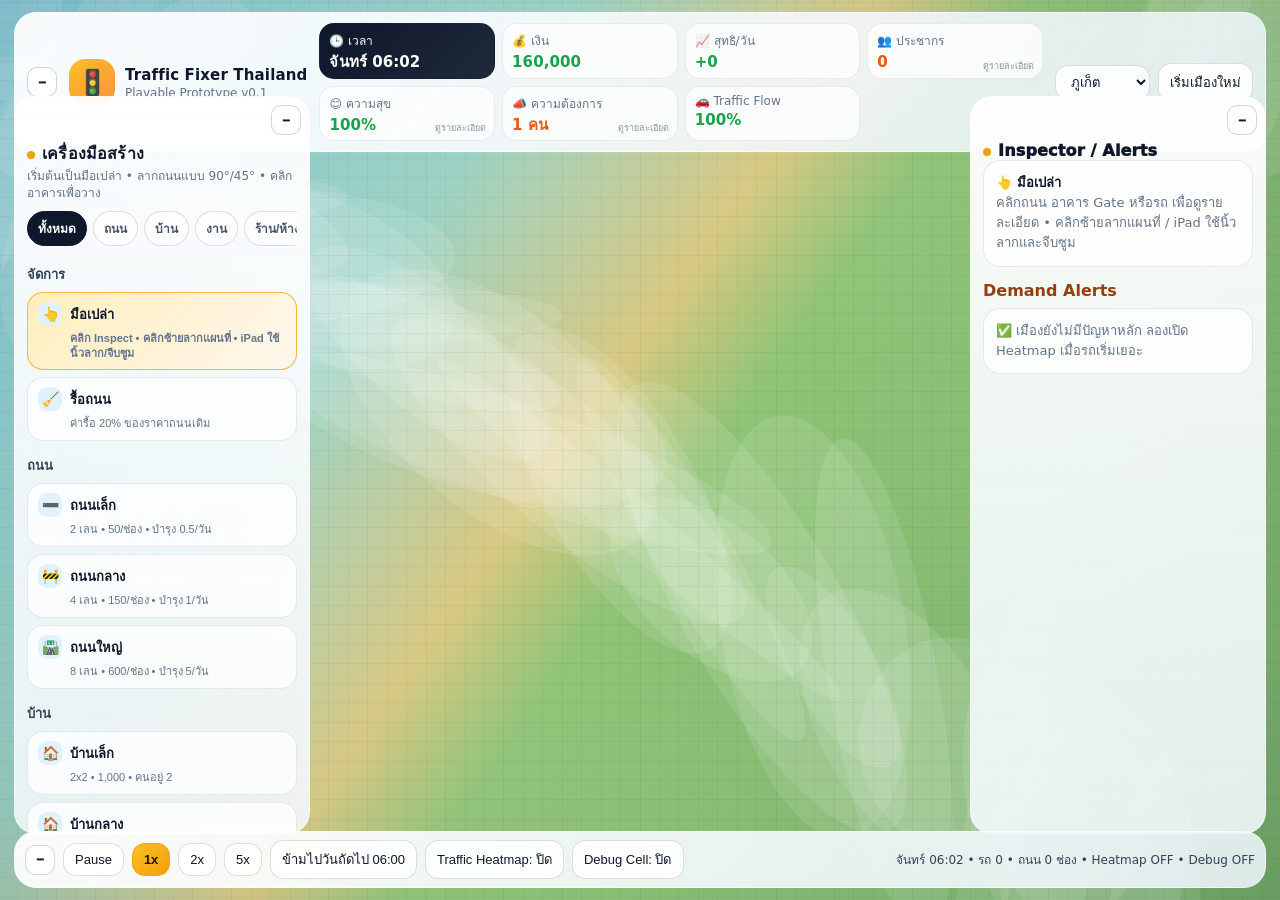
==== commit bd464c5c: "Update sumogame" ====
--- a/index.html
+++ b/index.html
@@ -2,521 +2,9 @@
 <html lang="th">
 <head>
   <meta charset="utf-8" />
-  <meta name="viewport" content="width=device-width, initial-scale=1" />
+  <meta name="viewport" content="width=device-width, initial-scale=1, viewport-fit=cover" />
   <title>Traffic Fixer Thailand - Prototype</title>
-  <style>
-:root {
-  --bg: #0b1820;
-  --panel: rgba(248, 250, 252, 0.92);
-  --panel-strong: rgba(255, 255, 255, 0.96);
-  --line: rgba(15, 23, 42, 0.12);
-  --text: #14212b;
-  --muted: #64748b;
-  --accent: #f59e0b;
-  --accent2: #0284c7;
-  --good: #16a34a;
-  --bad: #dc2626;
-  --warn: #ea580c;
-  --dark-panel: rgba(10, 19, 26, 0.76);
-}
-* { box-sizing: border-box; text-shadow: none !important; }
-.brand .logo, .tool .tool-icon, .panel-title:before, .dot { box-shadow: none !important; filter: none !important; }
-html, body, #app { width: 100%; height: 100%; margin: 0; overflow: hidden; }
-body {
-  font-family: ui-sans-serif, system-ui, -apple-system, BlinkMacSystemFont, "Segoe UI", Tahoma, sans-serif;
-  background: radial-gradient(circle at 45% 10%, rgba(125, 211, 252, .20), transparent 28%), var(--bg);
-  color: var(--text);
-}
-canvas {
-  position: absolute;
-  inset: 0;
-  width: 100%;
-  height: 100%;
-  cursor: default;
-  background: #b9d8aa;
-}
-canvas.dragging { cursor: grabbing; }
-#topbar, #bottombar, .panel, .map-legend {
-  position: absolute;
-  z-index: 5;
-  backdrop-filter: blur(18px) saturate(1.08);
-}
-#topbar {
-  left: 14px;
-  right: 14px;
-  top: 12px;
-  min-height: 72px;
-  display: flex;
-  align-items: center;
-  gap: 12px;
-  padding: 10px 12px;
-  border: 1px solid rgba(255,255,255,.62);
-  border-radius: 22px;
-  background: linear-gradient(135deg, rgba(255,255,255,.94), rgba(236,244,250,.86));
-  box-shadow: 0 16px 48px rgba(15, 23, 42, .20), inset 0 1px 0 rgba(255,255,255,.88);
-}
-.brand { display: flex; align-items: center; gap: 10px; min-width: 245px; }
-.brand .logo {
-  width: 46px;
-  height: 46px;
-  display: grid;
-  place-items: center;
-  font-size: 25px;
-  border-radius: 16px;
-  background: linear-gradient(135deg, #fbbf24, #fb923c);
-}
-.brand strong { font-size: 15px; letter-spacing: .15px; color: #0f172a; }
-.brand small { display: block; margin-top: 2px; color: var(--muted); font-size: 12px; }
-.stats {
-  flex: 1;
-  display: grid;
-  grid-template-columns: repeat(6, minmax(96px, 1fr));
-  gap: 7px;
-  font-size: 12px;
-}
-.stat {
-  position: relative;
-  overflow: hidden;
-  min-height: 49px;
-  padding: 7px 9px;
-  border-radius: 15px;
-  background: rgba(255,255,255,.74);
-  border: 1px solid rgba(15, 23, 42, .08);
-  box-shadow: inset 0 1px 0 rgba(255,255,255,.90);
-}
-.stat .label { display: flex; align-items: center; gap: 5px; color: var(--muted); white-space: nowrap; }
-.stat b { display: block; color: #0f172a; font-size: 15px; line-height: 1.1; margin-top: 4px; letter-spacing: .1px; }
-.stat.good b { color: var(--good); }
-.stat.warn b { color: var(--warn); }
-.stat.bad b { color: var(--bad); }
-.stat.clock { background: linear-gradient(135deg, #0f172a, #1e293b); }
-.stat.clock .label, .stat.clock b { color: #fff; }
-.stat.clickable { cursor: pointer; }
-.stat.clickable:hover { border-color: rgba(2,132,199,.40); background: #ffffff; }
-.stat.clickable:after { content: "ดูรายละเอียด"; position: absolute; right: 8px; bottom: 5px; font-size: 9px; color: #64748b; opacity: .75; }
-.breakdown-list { display: grid; gap: 7px; margin-top: 9px; }
-.breakdown-row { padding: 8px; border-radius: 12px; background: rgba(241,245,249,.86); border: 1px solid rgba(15,23,42,.06); }
-.breakdown-row b { display:flex; justify-content:space-between; gap:8px; margin-bottom:4px; }
-.bar-track { height: 8px; border-radius: 99px; overflow: hidden; background: rgba(15,23,42,.10); }
-.bar-fill { height: 100%; border-radius: 99px; background: linear-gradient(90deg, #38bdf8, #22c55e); }
-.vacancy-list { margin-top: 8px; display:grid; gap:6px; }
-.vacancy-item { padding: 7px 8px; border-radius: 11px; background: rgba(255,255,255,.72); border:1px solid rgba(15,23,42,.07); }
-
-.top-actions { display: flex; align-items: center; gap: 8px; }
-.city-picker {
-  display: grid;
-  gap: 3px;
-  color: var(--muted);
-  font-size: 11px;
-  font-weight: 800;
-}
-button, select {
-  color: #0f172a;
-  background: rgba(255,255,255,.88);
-  border: 1px solid rgba(15,23,42,.14);
-  border-radius: 13px;
-  padding: 8px 11px;
-  font-size: 13px;
-  outline: none;
-  box-shadow: 0 1px 0 rgba(255,255,255,.76), 0 8px 18px rgba(15,23,42,.06);
-}
-button { cursor: pointer; transition: transform .12s ease, background .12s ease, border-color .12s ease, box-shadow .12s ease; }
-button:hover, select:hover { border-color: rgba(2,132,199,.38); background: #fff; box-shadow: 0 10px 24px rgba(2,132,199,.12); }
-button:active { transform: translateY(1px); }
-button.active {
-  background: linear-gradient(135deg, #fbbf24, #f59e0b);
-  color: #221407;
-  border-color: rgba(245,158,11,.74);
-  font-weight: 900;
-}
-.danger-lite { color: #991b1b; }
-.panel {
-  top: 96px;
-  bottom: 66px;
-  width: 318px;
-  border: 1px solid rgba(255,255,255,.64);
-  border-radius: 22px;
-  background: linear-gradient(180deg, rgba(255,255,255,.94), rgba(242,248,252,.88));
-  padding: 12px;
-  overflow: auto;
-  box-shadow: 0 18px 56px rgba(15,23,42,.22), inset 0 1px 0 rgba(255,255,255,.9);
-  scrollbar-color: rgba(15,23,42,.22) transparent;
-}
-.panel.left { left: 14px; }
-.panel.right { right: 14px; }
-.panel-head { display: flex; align-items: flex-start; justify-content: space-between; gap: 8px; margin-bottom: 8px; }
-.panel-title { font-weight: 950; letter-spacing: .18px; color: #0f172a; font-size: 16px; }
-.panel-title:before {
-  content: "";
-  display: inline-block;
-  width: 8px;
-  height: 8px;
-  margin-right: 7px;
-  border-radius: 99px;
-  background: var(--accent);
-}
-.panel-subtitle { color: #92400e; font-weight: 900; margin: 14px 0 8px; }
-.hint { color: var(--muted); font-size: 12px; line-height: 1.42; margin-top: 2px; }
-.tool-tabs {
-  position: sticky;
-  top: -12px;
-  z-index: 3;
-  display: flex;
-  gap: 6px;
-  overflow-x: auto;
-  padding: 9px 0 9px;
-  margin-bottom: 4px;
-  background: linear-gradient(180deg, rgba(248,250,252,.97), rgba(248,250,252,.82));
-}
-.tool-tab {
-  flex: 0 0 auto;
-  padding: 7px 10px;
-  border-radius: 999px;
-  font-size: 12px;
-  font-weight: 800;
-  color: #475569;
-  background: rgba(255,255,255,.76);
-}
-.tool-tab.active { background: #0f172a; color: #fff; border-color: #0f172a; }
-.tool-group { margin: 9px 0 14px; }
-.tool-group.is-hidden { display: none; }
-.tool-group h3 { margin: 0 0 7px; font-size: 13px; color: #334155; display: flex; align-items: center; gap: 6px; }
-.tool-grid { display: grid; grid-template-columns: 1fr; gap: 7px; }
-.tool {
-  text-align: left;
-  min-height: 64px;
-  padding: 9px 10px;
-  border-radius: 16px;
-  background: rgba(255,255,255,.76);
-  border: 1px solid rgba(15,23,42,.09);
-  box-shadow: inset 0 1px 0 rgba(255,255,255,.9), 0 8px 18px rgba(15,23,42,.045);
-}
-.tool strong { display: flex; align-items: center; gap: 8px; font-size: 13px; color: #0f172a; }
-.tool .tool-icon { width: 24px; height: 24px; display: inline-grid; place-items: center; border-radius: 9px; background: #e0f2fe; font-size: 14px; }
-.tool small { color: var(--muted); display: block; margin-top: 5px; padding-left: 32px; font-size: 11px; line-height: 1.32; }
-.tool.active {
-  background: linear-gradient(135deg, rgba(255,237,184,.94), rgba(255,247,237,.96));
-  border-color: rgba(245,158,11,.72);
-  box-shadow: 0 0 0 2px rgba(245,158,11,.13), 0 12px 26px rgba(245,158,11,.14);
-}
-.tool.disabled { opacity: .48; filter: grayscale(.18); }
-.card {
-  background: rgba(255,255,255,.78);
-  border: 1px solid rgba(15,23,42,.09);
-  border-radius: 17px;
-  padding: 12px;
-  font-size: 13px;
-  line-height: 1.55;
-  margin-bottom: 10px;
-  box-shadow: inset 0 1px 0 rgba(255,255,255,.9), 0 8px 18px rgba(15,23,42,.045);
-}
-.card b, .inspector-title { color: #0f172a; font-weight: 950; }
-.card .muted, .muted { color: var(--muted); }
-.inspector-card .metric-grid { display: grid; grid-template-columns: 1fr 1fr; gap: 7px; margin-top: 8px; }
-.metric {
-  padding: 8px;
-  border-radius: 12px;
-  background: rgba(241,245,249,.86);
-  border: 1px solid rgba(15,23,42,.06);
-}
-.metric span { display: block; color: var(--muted); font-size: 11px; }
-.metric b { display: block; margin-top: 2px; font-size: 13px; }
-.alert {
-  background: linear-gradient(180deg, rgba(254,226,226,.92), rgba(255,247,237,.78));
-  border: 1px solid rgba(220,38,38,.22);
-  border-radius: 16px;
-  padding: 10px;
-  margin-bottom: 8px;
-  font-size: 12px;
-  line-height: 1.45;
-  box-shadow: inset 0 1px 0 rgba(255,255,255,.8);
-}
-.alert.good { background: linear-gradient(180deg, rgba(220,252,231,.92), rgba(240,253,244,.78)); border-color: rgba(22,163,74,.25); }
-.alert b { display: block; margin-bottom: 3px; color: #0f172a; }
-.map-legend {
-  left: 50%;
-  bottom: 74px;
-  transform: translateX(-50%);
-  display: flex;
-  align-items: center;
-  gap: 10px;
-  padding: 8px 11px;
-  border-radius: 999px;
-  background: rgba(15,23,42,.64);
-  border: 1px solid rgba(255,255,255,.18);
-  color: rgba(255,255,255,.82);
-  font-size: 12px;
-  box-shadow: 0 12px 32px rgba(15,23,42,.22);
-}
-.dot { width: 10px; height: 10px; display: inline-block; border-radius: 99px; margin-right: 5px; vertical-align: -1px; }
-.dot.road { background: #5b6670; }
-.dot.gate { background: #fbbf24; }
-.dot.vehicle { background: #38bdf8; }
-.dot.heat { background: linear-gradient(90deg, #22c55e, #f59e0b, #ef4444); width: 26px; border-radius: 999px; }
-#bottombar {
-  left: 14px;
-  right: 14px;
-  bottom: 12px;
-  min-height: 48px;
-  display: flex;
-  align-items: center;
-  gap: 8px;
-  padding: 8px 10px;
-  border: 1px solid rgba(255,255,255,.64);
-  border-radius: 22px;
-  background: linear-gradient(135deg, rgba(255,255,255,.94), rgba(236,244,250,.88));
-  box-shadow: 0 16px 48px rgba(15,23,42,.18), inset 0 1px 0 rgba(255,255,255,.88);
-}
-.speed-group { display: flex; gap: 6px; padding: 4px; border-radius: 16px; background: rgba(15,23,42,.05); }
-.wide-btn { min-width: 142px; }
-#statusText {
-  margin-left: auto;
-  color: #334155;
-  font-size: 12px;
-  white-space: nowrap;
-  max-width: 33vw;
-  overflow: hidden;
-  text-overflow: ellipsis;
-}
-@media (max-width: 1320px) {
-  .stats { grid-template-columns: repeat(4, minmax(90px, 1fr)); }
-  .panel { width: 296px; }
-  .brand { min-width: 205px; }
-}
-@media (max-width: 1000px) {
-  .panel.right { display: none; }
-  .stats { grid-template-columns: repeat(3, minmax(80px, 1fr)); }
-  .map-legend { display: none; }
-}
-@media (max-width: 820px) {
-  .panel.left { display: none; }
-  .brand { min-width: 155px; }
-  .brand small { display: none; }
-  .stats { grid-template-columns: repeat(2, minmax(80px, 1fr)); }
-  #statusText { display: none; }
-}
-
-/* User readability pass: flat text/icons, no visual shadows. */
-* { text-shadow: none !important; }
-#topbar, #bottombar, .panel, .map-legend, .stat, .tool, .card, .metric, .alert,
-button, select, .breakdown-row, .vacancy-item, .brand .logo, .tool .tool-icon, .dot {
-  box-shadow: none !important;
-  filter: none !important;
-}
-#topbar, #bottombar, .panel {
-  backdrop-filter: none !important;
-}
-.stat .label, .tool strong, .tool small, .metric span, .metric b, .inspector-title, .muted,
-.panel-title, .panel-subtitle, button, select {
-  text-shadow: none !important;
-}
-/* iPad compact HUD pass: keep the top bar small on touch/tablet screens. */
-@media (pointer: coarse), (max-width: 1180px) {
-  #topbar {
-    left: 8px;
-    right: 8px;
-    top: max(6px, env(safe-area-inset-top));
-    min-height: 50px;
-    gap: 6px;
-    padding: 6px 8px;
-    border-radius: 14px;
-    align-items: center;
-  }
-  .brand {
-    min-width: 122px;
-    gap: 6px;
-  }
-  .brand .logo {
-    width: 30px;
-    height: 30px;
-    min-width: 30px;
-    font-size: 17px;
-    border-radius: 9px;
-  }
-  .brand strong {
-    font-size: 11px;
-    line-height: 1.05;
-  }
-  .brand small {
-    display: none !important;
-  }
-  .stats {
-    grid-template-columns: repeat(6, minmax(54px, 1fr)) !important;
-    gap: 4px;
-    font-size: 9px;
-    min-width: 0;
-  }
-  .stat {
-    min-height: 34px;
-    padding: 4px 5px;
-    border-radius: 10px;
-  }
-  .stat .label {
-    font-size: 8.5px;
-    gap: 2px;
-    overflow: hidden;
-    text-overflow: ellipsis;
-  }
-  .stat b {
-    font-size: 11px;
-    line-height: 1.05;
-    margin-top: 2px;
-    white-space: nowrap;
-  }
-  .stat.clickable:after {
-    display: none;
-  }
-  .top-actions {
-    gap: 4px;
-    flex: 0 0 auto;
-  }
-  button, select {
-    padding: 5px 7px;
-    border-radius: 10px;
-    font-size: 11px;
-  }
-  .panel {
-    top: calc(max(6px, env(safe-area-inset-top)) + 58px);
-    bottom: 54px;
-  }
-  #bottombar {
-    left: 8px;
-    right: 8px;
-    bottom: max(6px, env(safe-area-inset-bottom));
-    min-height: 40px;
-    gap: 5px;
-    padding: 5px 7px;
-    border-radius: 14px;
-    overflow-x: auto;
-  }
-  #bottombar button {
-    white-space: nowrap;
-    flex: 0 0 auto;
-  }
-  .map-legend {
-    bottom: calc(max(6px, env(safe-area-inset-bottom)) + 48px);
-  }
-}
-
-@media (pointer: coarse) and (max-width: 820px) {
-  .brand {
-    display: none;
-  }
-  .stats {
-    grid-template-columns: repeat(6, minmax(46px, 1fr)) !important;
-  }
-  .top-actions select {
-    max-width: 78px;
-  }
-  #resetBtn {
-    max-width: 76px;
-    overflow: hidden;
-    text-overflow: ellipsis;
-  }
-}
-
-@media (pointer: coarse) and (max-width: 680px) {
-  .stats {
-    grid-template-columns: repeat(3, minmax(58px, 1fr)) !important;
-  }
-  #topbar {
-    align-items: flex-start;
-  }
-}
-
-/* iPad navigation + collapsible HUD pass */
-canvas { touch-action: none; }
-.collapse-btn {
-  flex: 0 0 auto;
-  width: 30px;
-  height: 30px;
-  min-width: 30px;
-  padding: 0 !important;
-  display: grid;
-  place-items: center;
-  border-radius: 10px;
-  font-weight: 950;
-  line-height: 1;
-  background: #ffffff !important;
-  color: #0f172a !important;
-  border: 1px solid rgba(15,23,42,.18) !important;
-  box-shadow: none !important;
-}
-.panel { padding-top: 44px; }
-.panel > .collapse-btn {
-  position: absolute;
-  top: 8px;
-  right: 8px;
-  z-index: 30;
-}
-#topbar.collapsed, #bottombar.collapsed, .panel.collapsed {
-  width: 42px !important;
-  height: 42px !important;
-  min-width: 42px !important;
-  min-height: 42px !important;
-  max-width: 42px !important;
-  max-height: 42px !important;
-  right: auto !important;
-  bottom: auto !important;
-  padding: 6px !important;
-  overflow: visible !important;
-  border-radius: 14px !important;
-  display: block !important;
-  background: rgba(255,255,255,.96) !important;
-}
-#topbar.collapsed { left: 8px !important; top: max(6px, env(safe-area-inset-top)) !important; }
-#bottombar.collapsed { left: 8px !important; bottom: max(6px, env(safe-area-inset-bottom)) !important; top: auto !important; }
-.panel.left.collapsed { left: 8px !important; top: calc(max(6px, env(safe-area-inset-top)) + 52px) !important; }
-.panel.right.collapsed { right: 8px !important; left: auto !important; top: calc(max(6px, env(safe-area-inset-top)) + 102px) !important; }
-#topbar.collapsed > :not(.collapse-btn),
-#bottombar.collapsed > :not(.collapse-btn),
-.panel.collapsed > :not(.collapse-btn) {
-  display: none !important;
-}
-#topbar.collapsed > .collapse-btn,
-#bottombar.collapsed > .collapse-btn,
-.panel.collapsed > .collapse-btn {
-  position: static !important;
-  width: 30px !important;
-  height: 30px !important;
-  min-width: 30px !important;
-}
-.demand-row.bad-demand { background: rgba(255,247,237,.92); border-color: rgba(234,88,12,.22); }
-.demand-row.good-demand { background: rgba(240,253,244,.88); border-color: rgba(22,163,74,.18); }
-
-@media (max-width: 1000px) {
-  .panel.right { display: block; }
-}
-@media (pointer: coarse), (max-width: 1180px) {
-  .stats { grid-template-columns: repeat(7, minmax(48px, 1fr)) !important; }
-  .panel { width: min(300px, calc(100vw - 18px)); }
-  .panel.right { right: 8px; }
-  .panel.left { left: 8px; }
-  #topbar:not(.collapsed) { padding-left: 7px; }
-  #bottombar:not(.collapsed) { padding-left: 7px; }
-}
-@media (pointer: coarse) and (max-width: 680px) {
-  .stats { grid-template-columns: repeat(4, minmax(54px, 1fr)) !important; }
-}
-
-/* Final flat readability: remove every UI shadow/filter/text shadow. */
-* {
-  text-shadow: none !important;
-  box-shadow: none !important;
-  filter: none !important;
-}
-#topbar, #bottombar, .panel, .stat, .tool, .card, .metric, .alert, .map-legend, .collapse-btn, button, select {
-  box-shadow: none !important;
-  text-shadow: none !important;
-  filter: none !important;
-}
-.tool-icon, .logo, .dot, .brand, .panel-title, .panel-subtitle, .inspector-title {
-  box-shadow: none !important;
-  text-shadow: none !important;
-  filter: none !important;
-}
-
-</style>
+  <link rel="stylesheet" href="src/style.css" />
 </head>
 <body>
   <div id="app">
@@ -539,7 +27,6 @@
           <option value="chiangmai">เชียงใหม่</option>
           <option value="korat">โคราช</option>
         </select>
-        <button id="happinessGuideBtn">ไกด์ความสุข</button>
         <button id="resetBtn">เริ่มเมืองใหม่</button>
       </div>
     </header>
@@ -556,7 +43,7 @@
       <div class="panel-title">Inspector / Alerts</div>
       <div id="selectionInfo" class="card">
         <b>มือเปล่า</b><br>
-        คลิกถนน อาคาร Gate หรือรถ เพื่อดูสาเหตุปัญหา หรือกดปุ่มไกด์ความสุข
+        คลิกถนน อาคาร Gate หรือรถ เพื่อดูสาเหตุปัญหา
       </div>
       <div class="panel-subtitle">Demand Alerts</div>
       <div id="alerts"></div>
@@ -575,3076 +62,6 @@
     </footer>
   </div>
 
-  <script>
-(() => {
-  'use strict';
-
-  // ================================================================
-  // Traffic Fixer Thailand - Playable Prototype
-  // ทุกเมนูสร้างและระบบหลักอ่านจาก DATA กลางนี้ ไม่ hardcode รายการ UI แยก
-  // ================================================================
-
-  const MAP_W = 300;
-  const MAP_H = 300;
-  const MAP_SIZE = MAP_W * MAP_H;
-  const TILE = 18;
-  const MAX_ACTIVE_VEHICLES = 1200;
-  // สมดุลใหม่: 1 Grid ของถนนเล็ก 2 เลนรองรับได้ประมาณ 3 คันรวม
-  // ถนน 4/8 เลนยังจุเพิ่มตามความกว้าง แต่ไม่จุเกินจริงจนรถไม่ติด
-  const CARS_PER_GRID = 3;
-
-  const DIRS = [
-    [1, 0], [-1, 0], [0, 1], [0, -1],
-    [1, 1], [1, -1], [-1, 1], [-1, -1]
-  ];
-  const CARDINALS = [[1,0],[-1,0],[0,1],[0,-1]];
-  const DAY_NAMES = ['จันทร์', 'อังคาร', 'พุธ', 'พฤหัส', 'ศุกร์', 'เสาร์', 'อาทิตย์'];
-
-  const DATA = {
-    roads: {
-      small:  { id: 1, key: 'small',  name: 'ถนนเล็ก', lanes: 2, cost: 50,  maintenance: 0.5, capacity: 8,  speed: 3.0, desc: '2 เลน เหมาะกับซอย บ้าน และชุมชน' },
-      medium: { id: 2, key: 'medium', name: 'ถนนกลาง', lanes: 4, cost: 150, maintenance: 1.0, capacity: 20, speed: 4.5, desc: '4 เลน เหมาะกับถนนหลักในเมือง' },
-      large:  { id: 3, key: 'large',  name: 'ถนนใหญ่', lanes: 8, cost: 600, maintenance: 5.0, capacity: 50, speed: 6.0, desc: '8 เลน เหมาะกับเข้าเมือง/เลี่ยงเมือง' }
-    },
-    buildings: {
-      home_small: { key:'home_small', name:'บ้านเล็ก', category:'บ้าน', kind:'home', w:2, h:2, cost:1000, maintenance:0, residents:2, jobs:0, service:0, color:'#f8d28b', desc:'บ้าน 2 คน สร้างประชากรและภาษี' },
-      home_medium:{ key:'home_medium',name:'บ้านกลาง',category:'บ้าน', kind:'home', w:3, h:3, cost:8000, maintenance:0, residents:10, jobs:0, service:0, color:'#e5b46d', desc:'บ้าน 10 คน ปล่อยรถมากขึ้นแต่เก็บภาษีดี' },
-      home_large: { key:'home_large', name:'บ้านใหญ่', category:'บ้าน', kind:'home', w:5, h:5, cost:60000, maintenance:0, residents:50, jobs:0, service:0, color:'#c88a44', desc:'บ้าน 50 คน รายได้สูงแต่สร้าง Traffic หนัก' },
-
-      shop_small:{ key:'shop_small', name:'ร้านค้าเล็ก', category:'อาคาร', kind:'shop', w:2, h:2, cost:5000, maintenance:50, jobs:2, service:10, color:'#77d7c6', desc:'ร้านค้าเล็ก รองรับคนใช้บริการ 10 คน' },
-      shop_large:{ key:'shop_large', name:'ร้านค้าใหญ่', category:'อาคาร', kind:'shop', w:4, h:4, cost:30000, maintenance:300, jobs:10, service:50, color:'#50b8a8', desc:'ร้านค้าใหญ่ รองรับคนใช้บริการ 50 คน' },
-      restaurant_small:{ key:'restaurant_small', name:'ร้านอาหารเล็ก', category:'อาคาร', kind:'restaurant', w:3, h:3, cost:10000, maintenance:100, jobs:5, service:15, color:'#ff9f6e', desc:'จุด Traffic หลังเลิกงาน รองรับ 15 คน' },
-      restaurant_large:{ key:'restaurant_large', name:'ร้านอาหารใหญ่', category:'อาคาร', kind:'restaurant', w:4, h:4, cost:40000, maintenance:400, jobs:20, service:80, color:'#ff7a59', desc:'ร้านอาหารใหญ่ รองรับ 80 คน' },
-      mall_small:{ key:'mall_small', name:'ห้างเล็ก', category:'อาคาร', kind:'mall', w:4, h:4, cost:50000, maintenance:500, jobs:10, service:50, color:'#b993ff', desc:'ดึงรถวันหยุดและหลังเลิกงาน' },
-      mall_large:{ key:'mall_large', name:'ห้างใหญ่', category:'อาคาร', kind:'mall', w:6, h:6, cost:150000, maintenance:1500, jobs:50, service:250, color:'#9a72ff', desc:'จุดศูนย์รวมใหญ่ สร้างรถจำนวนมาก' },
-      office_small:{ key:'office_small', name:'ออฟฟิศเล็ก', category:'งาน', kind:'office', w:3, h:3, cost:15000, maintenance:150, jobs:20, service:0, color:'#85b7ff', desc:'งาน 20 ตำแหน่ง สร้าง Rush Hour' },
-      office_large:{ key:'office_large', name:'ออฟฟิศใหญ่', category:'งาน', kind:'office', w:5, h:5, cost:80000, maintenance:800, jobs:100, service:0, color:'#5d92e8', desc:'งาน 100 ตำแหน่ง Traffic หนักช่วงเช้า' },
-      factory_small:{ key:'factory_small', name:'โรงงานเล็ก', category:'งาน', kind:'factory', w:4, h:4, cost:20000, maintenance:200, jobs:30, service:0, color:'#a7b0b7', desc:'งาน 30 ตำแหน่ง เพิ่มรถบรรทุก/แรงงาน' },
-      factory_large:{ key:'factory_large', name:'โรงงานใหญ่', category:'งาน', kind:'factory', w:6, h:6, cost:100000, maintenance:1000, jobs:150, service:0, color:'#818991', desc:'งาน 150 ตำแหน่ง เหมาะวางใกล้ Gate/Bypass' },
-      park_small:{ key:'park_small', name:'สวนเล็ก', category:'พักผ่อน', kind:'park', w:3, h:3, cost:5000, maintenance:50, jobs:2, service:20, color:'#62d66f', desc:'พักผ่อน 20 คน Traffic วันหยุด' },
-      park_large:{ key:'park_large', name:'สวนใหญ่', category:'พักผ่อน', kind:'park', w:5, h:5, cost:25000, maintenance:250, jobs:10, service:100, color:'#46b958', desc:'สวนใหญ่ รองรับ 100 คน' },
-      pub_small:{ key:'pub_small', name:'ผับเล็ก', category:'กลางคืน', kind:'pub', w:3, h:3, cost:12000, maintenance:120, jobs:5, service:20, color:'#ff67d8', desc:'สร้าง Night Traffic และรถดึก' },
-      pub_large:{ key:'pub_large', name:'ผับใหญ่', category:'กลางคืน', kind:'pub', w:5, h:5, cost:60000, maintenance:600, jobs:20, service:100, color:'#df49c2', desc:'ผับใหญ่ รองรับ 100 คน' }
-    },
-    cities: {
-      phuket: {
-        name: 'ภูเก็ต', camera: { x: 145, y: 54, zoom: 1.08 },
-        terrain: 'island',
-        gates: [
-          { key:'north', name:'Gate เหนือ / สะพานเข้าเกาะ', x:150, y:0, role:'รถย้ายเข้า รถขนส่ง รถจากพังงา' },
-          { key:'west', name:'โซนหาดตะวันตก', x:0, y:86, role:'รถท่องเที่ยว' },
-          { key:'east', name:'เมืองเก่า / ท่าเรือ', x:299, y:96, role:'บริการ ท่าเรือ' },
-          { key:'south', name:'โซนใต้ / ผับ หาด', x:158, y:299, role:'ท่องเที่ยวกลางคืน' }
-        ],
-        starter: 'phuket'
-      },
-      bangkok: {
-        name: 'กรุงเทพฯ', camera: { x: 142, y: 112, zoom: 0.86 },
-        terrain: 'river',
-        gates: [
-          { key:'north', name:'Gate เหนือ / ปทุมธานี อยุธยา', x:146, y:0, role:'คนเข้าเมืองทำงาน' },
-          { key:'east', name:'Gate ตะวันออก / อุตสาหกรรม', x:299, y:125, role:'รถโรงงาน/สมุทรปราการ' },
-          { key:'west', name:'Gate ตะวันตก / ฝั่งธน', x:0, y:138, role:'เมืองรอบนอก' },
-          { key:'south', name:'Gate ใต้ / ท่าเรือ', x:166, y:299, role:'ขนส่งบางส่วน' }
-        ],
-        starter: 'bangkok'
-      },
-      chiangmai: {
-        name: 'เชียงใหม่', camera: { x: 132, y: 98, zoom: 0.95 },
-        terrain: 'mountain',
-        gates: [
-          { key:'north', name:'Gate เหนือ / แม่ริม', x:145, y:0, role:'นักท่องเที่ยว ชานเมือง' },
-          { key:'east', name:'Gate ตะวันออก / สันกำแพง', x:299, y:94, role:'เขตขยายเมือง' },
-          { key:'south', name:'Gate ใต้ / ลำพูน', x:143, y:299, role:'คนทำงานเข้าเมือง' },
-          { key:'west', name:'Gate ตะวันตก / ดอย', x:0, y:98, role:'รถท่องเที่ยวจำกัด' }
-        ],
-        starter: 'chiangmai'
-      },
-      korat: {
-        name: 'โคราช', camera: { x: 145, y: 100, zoom: 0.9 },
-        terrain: 'through',
-        gates: [
-          { key:'west', name:'Gate ตะวันตก / กรุงเทพฯ', x:0, y:126, role:'รถผ่านเมืองจากกรุงเทพฯ' },
-          { key:'north', name:'Gate เหนือ / อีสานตอนบน', x:155, y:0, role:'รถผ่านเมือง' },
-          { key:'east', name:'Gate ตะวันออก / บุรีรัมย์', x:299, y:124, role:'รถผ่านเมือง รถบรรทุก' },
-          { key:'south', name:'Gate ใต้ / ปากช่อง', x:145, y:299, role:'อุตสาหกรรม เขาใหญ่' }
-        ],
-        starter: 'korat'
-      }
-    }
-  };
-  const ROAD_BY_ID = Object.fromEntries(Object.values(DATA.roads).map(r => [r.id, r]));
-
-  function makeProfiles() {
-    const profiles = [];
-    // ปรับใหม่ตามฟีดแบ็ก: ใช้ 4 กลุ่มหลักเท่ากัน 25% และสุ่มแจกตอน Citizen เกิด
-    // เพื่อให้เมืองมีรถหลายช่วงเวลา ไม่เงียบจนรอแค่เข้างาน/ออกงาน
-    const traitPool = [
-      ...Array(25).fill('ขยัน'),
-      ...Array(25).fill('ชิล ๆ'),
-      ...Array(25).fill('สายชิล'),
-      ...Array(25).fill('บ้านรวย')
-    ];
-    for (let i = 0; i < 100; i++) {
-      const trait = traitPool[i];
-      const baseLeave = 6 * 60 + 10 + (i * 13) % 220;
-      const workEnd = 17 * 60 + 10 + (i * 19) % 120;
-      const leisureKind = trait === 'ขยัน'
-        ? ['restaurant', null, 'park', null][i % 4]
-        : trait === 'ชิล ๆ'
-          ? ['restaurant', 'mall', 'shop', 'park'][i % 4]
-          : trait === 'สายชิล'
-            ? ['restaurant', 'mall', 'pub', 'park'][i % 4]
-            : ['mall', 'restaurant', 'pub', 'shop'][i % 4];
-      profiles.push({
-        id: i + 1,
-        trait,
-        tax: 1000,
-        workDays: trait === 'บ้านรวย' ? [] : trait === 'สายชิล' ? [0,1,2,3] : [0,1,2,3,4],
-        leaveWorkAt: baseLeave,
-        workStartDeadline: 10 * 60 + 30,
-        workEndAt: workEnd,
-        afterWork: leisureKind,
-        afterWorkStart: workEnd + 10 + (i * 11) % 55,
-        afterWorkEnd: leisureKind === 'pub' ? 23 * 60 + 30 : 21 * 60 + (i % 4) * 20,
-        weekendKind: trait === 'ขยัน' ? ['park', null, 'restaurant', null][i % 4] : ['mall','park','restaurant','pub'][i % 4],
-        weekendStart: 9 * 60 + (i * 9) % 180,
-        weekendEnd: 16 * 60 + (i * 5) % 210,
-        richStart: 14 * 60 + (i % 6) * 25,
-        richEnd: 27 * 60
-      });
-    }
-    return profiles;
-  }
-  DATA.profiles = makeProfiles();
-
-  const canvas = document.getElementById('game');
-  const ctx = canvas.getContext('2d', { alpha: false });
-  const statsEl = document.getElementById('stats');
-  const toolListEl = document.getElementById('toolList');
-  const selectionEl = document.getElementById('selectionInfo');
-  const alertsEl = document.getElementById('alerts');
-  const statusText = document.getElementById('statusText');
-  const citySelect = document.getElementById('citySelect');
-  const heatBtn = document.getElementById('heatBtn');
-  const debugBtn = document.getElementById('debugBtn');
-  const happinessGuideBtn = document.getElementById('happinessGuideBtn');
-
-  const road = new Uint8Array(MAP_SIZE);
-  const buildGrid = new Int32Array(MAP_SIZE);
-  const occ = new Int32Array(MAP_SIZE); // first vehicle id per tile for debug/backward UI
-  let laneMap = new Map(); // tile index -> Set(vehicleId), supports 2/4/8 lane occupancy
-  let roadLinks = new Map(); // tile index -> Set(neighbor index), prevents phantom diagonal connectors
-  const flowLoad = new Float32Array(MAP_SIZE);
-  const waitLoad = new Float32Array(MAP_SIZE);
-  const connCache = new Uint8Array(MAP_SIZE);
-
-  let buildings = [];
-  let gates = [];
-  let vehicles = [];
-  let citizens = [];
-  let events = [];
-  let alerts = [];
-  let pathCache = new Map();
-  let roadVersion = 1;
-  let nextVehicleId = 1;
-  let nextCitizenId = 1;
-  let nextBuildingId = 1;
-  let profileCursor = 0;
-  let activeToolFilter = 'all';
-
-  const game = {
-    cityKey: 'phuket',
-    money: 500000,
-    worldMin: 6 * 60,
-    speed: 1,
-    heatmap: false,
-    debug: false,
-    selectedTool: null,
-    roadStart: null,
-    hover: null,
-    pan: { x: 0, y: 0 },
-    zoom: 1,
-    draggingPan: false,
-    lastMouse: { x: 0, y: 0 },
-    mouseWorld: { x: 0, y: 0 },
-    panMoved: false,
-    suppressClickUntil: 0,
-    touchMode: null,
-    touchLast: null,
-    touchBuildStart: null,
-    touchBuildCurrent: null,
-    lastDailyAbsDay: -1,
-    immigrationTick: 0,
-    passTick: 0,
-    lowSatImmigrationAlertDay: -1,
-    roadCount: 0,
-    lastStats: null,
-    skipMode: false
-  };
-
-  function idx(x, y) { return y * MAP_W + x; }
-  function xy(i) { return { x: i % MAP_W, y: Math.floor(i / MAP_W) }; }
-  function inBounds(x, y) { return x >= 0 && y >= 0 && x < MAP_W && y < MAP_H; }
-  function clamp(v, a, b) { return Math.max(a, Math.min(b, v)); }
-  function sign(n) { return n < 0 ? -1 : n > 0 ? 1 : 0; }
-  function formatMoney(v) { return Math.round(v).toLocaleString('th-TH'); }
-  function formatCompact(v) {
-    const n = Math.round(v);
-    if (Math.abs(n) >= 1000000) return (n/1000000).toFixed(n%1000000 ? 1 : 0) + 'M';
-    if (Math.abs(n) >= 1000) return (n/1000).toFixed(n%1000 ? 1 : 0) + 'K';
-    return n.toLocaleString('th-TH');
-  }
-  function kpiState(value, goodAt, badAt, inverse = false) {
-    if (!inverse) return value >= goodAt ? 'good' : value <= badAt ? 'bad' : 'warn';
-    return value <= goodAt ? 'good' : value >= badAt ? 'bad' : 'warn';
-  }
-  function absDay() { return Math.floor(game.worldMin / 1440); }
-  function minuteOfDay() { return ((Math.floor(game.worldMin) % 1440) + 1440) % 1440; }
-  function weekday() { return absDay() % 7; }
-  function timeText() {
-    const m = minuteOfDay();
-    const h = Math.floor(m / 60).toString().padStart(2, '0');
-    const mm = (m % 60).toString().padStart(2, '0');
-    return `${DAY_NAMES[weekday()]} ${h}:${mm}`;
-  }
-  function absAt(day, minute) { return day * 1440 + minute; }
-  function minLabel(minute) {
-    const m = ((Math.floor(minute) % 1440) + 1440) % 1440;
-    return `${Math.floor(m / 60).toString().padStart(2,'0')}:${(m % 60).toString().padStart(2,'0')}`;
-  }
-  function nextAbsMinute(minute) {
-    const d = absDay();
-    const nowM = minuteOfDay();
-    return absAt(d + (minute <= nowM ? 1 : 0), minute);
-  }
-
-  function roadDataById(id) { return ROAD_BY_ID[id] || null; }
-  function getRoadRatio(i) {
-    const t = road[i];
-    if (!t) return 0;
-    const rd = roadDataById(t);
-    const cap = Math.max(1, laneCapacityAt(i));
-    const density = cellVehicleCount(i) / cap;
-    // ใช้ density เป็นตัวหลัก เพื่อให้รถเต็ม Grid แล้วเกิดแดง/ดำจริง
-    // flowLoad = รถผ่านเยอะ, waitLoad = รถรอไฟ/รอคิว ทำให้คอขวดติดสะสม
-    const flowPressure = flowLoad[i] / Math.max(1, rd.capacity) * 0.55;
-    const waitPressure = waitLoad[i] * 1.35;
-    return density * 1.28 + flowPressure + waitPressure;
-  }
-  function trafficColor(ratio) {
-    if (ratio <= 0.60) return '#34d174';
-    if (ratio <= 0.90) return '#f6d45d';
-    if (ratio <= 1.20) return '#ff9f3f';
-    if (ratio <= 1.60) return '#ff4e4e';
-    return '#111111';
-  }
-
-  function roadLaneCountAt(i) {
-    const rd = roadDataById(road[i]);
-    return rd ? rd.lanes : 0;
-  }
-  function laneCapacityAt(i) {
-    const lanes = roadLaneCountAt(i);
-    if (!lanes) return 0;
-    // 2 เลน = 3 คัน/กริด, 4 เลน = 6 คัน/กริด, 8 เลน = 12 คัน/กริด
-    // เดิมคูณต่อเลนจนถนนจุ 6/12/24 ทำให้ไม่ค่อยเกิดรถติด
-    return Math.max(CARS_PER_GRID, Math.round((lanes / 2) * CARS_PER_GRID));
-  }
-  function laneCapacityAtPreview(lanes) {
-    return Math.max(CARS_PER_GRID, Math.round((lanes / 2) * CARS_PER_GRID));
-  }
-  function lanesPerDirectionAt(i) {
-    return Math.max(1, Math.floor(roadLaneCountAt(i) / 2));
-  }
-  function directionCapacityAt(i) {
-    if (!road[i]) return 0;
-    return Math.max(1, Math.ceil(laneCapacityAt(i) / 2));
-  }
-  function moveDirKey(from, to) {
-    if (from == null || to == null || from === to) return 'idle';
-    const a = xy(from), b = xy(to);
-    return `${sign(b.x - a.x)},${sign(b.y - a.y)}`;
-  }
-  function parseDirKey(dirKey) {
-    const parts = String(dirKey || '0,0').split(',').map(n => Number(n) || 0);
-    return { dx: parts[0] || 0, dy: parts[1] || 0 };
-  }
-  function neighborByDir(baseIdx, dirKey) {
-    const { dx, dy } = parseDirKey(dirKey);
-    const p = xy(baseIdx);
-    const nx = p.x + dx, ny = p.y + dy;
-    return inBounds(nx, ny) ? idx(nx, ny) : null;
-  }
-  function hasRoadLink(a, b) {
-    const set = roadLinks.get(a);
-    return !!(set && set.has(b) && road[a] && road[b]);
-  }
-  function approachPredecessorForBuilding(b) {
-    if (!b || b.entrance == null || !b.entryDirKey) return null;
-    const { dx, dy } = parseDirKey(b.entryDirKey);
-    const p = xy(b.entrance);
-    const px = p.x - dx, py = p.y - dy;
-    if (!inBounds(px, py)) return null;
-    const pre = idx(px, py);
-    return hasRoadLink(pre, b.entrance) ? pre : null;
-  }
-  function allBuildingApproachPredecessors(b) {
-    if (!b || b.entrance == null) return [];
-    const out = [];
-    const links = roadLinks.get(b.entrance);
-    if (links) {
-      for (const ni of links) if (road[ni] && hasRoadLink(ni, b.entrance)) out.push(ni);
-    }
-    const preferred = approachPredecessorForBuilding(b);
-    if (preferred != null && out.includes(preferred)) {
-      out.splice(out.indexOf(preferred), 1);
-      out.unshift(preferred);
-    }
-    return out;
-  }
-  function exitSuccessorForBuilding(b) {
-    if (!b || b.entrance == null || !b.entryDirKey) return null;
-    const post = neighborByDir(b.entrance, b.entryDirKey);
-    return post != null && hasRoadLink(b.entrance, post) ? post : null;
-  }
-  function constrainedPathForTrip(opts) {
-    if (opts.prePath) return opts.prePath;
-    let start = opts.fromIdx;
-    let goal = opts.toIdx;
-    let prefix = [];
-    let appendGoal = false;
-    const fromB = opts.fromBuildingId ? buildingById(opts.fromBuildingId) : null;
-    if (fromB && fromB.entrance === start && fromB.entryDirKey) {
-      const post = exitSuccessorForBuilding(fromB);
-      if (post != null && post !== start) { prefix = [start]; start = post; }
-    }
-    const destB = opts.destBuildingId ? buildingById(opts.destBuildingId) : null;
-    if (destB && destB.entrance === goal) {
-      // อาคารใช้ entrance บนถนนเป็น drop-off node: รถถึงช่องถนนที่ติดอาคารแล้วถือว่าเข้าอาคารสำเร็จ
-      // ไม่บังคับให้ต้องวน/กลับรถเพื่อเข้าจากทิศเดียว เพราะบน iPad และถนนปลายตันทำให้รถค้างหน้าอาคารได้ง่าย
-      const direct = findPath(start, goal, true, { allowDeadEndUTurn: true });
-      if (direct.length) return prefix.length ? prefix.concat(direct) : direct;
-      const candidates = allBuildingApproachPredecessors(destB);
-      for (const pre of candidates) {
-        const midTry = findPath(start, pre, true, { allowDeadEndUTurn: true });
-        if (midTry.length) {
-          const path = prefix.length ? prefix.concat(midTry) : midTry;
-          if (path[path.length - 1] !== opts.toIdx && hasRoadLink(path[path.length - 1], opts.toIdx)) path.push(opts.toIdx);
-          return path;
-        }
-      }
-      appendGoal = false;
-    }
-    const mid = findPath(start, goal, false, { allowDeadEndUTurn: true });
-    if (!mid.length) return [];
-    let path = prefix.length ? prefix.concat(mid) : mid;
-    if (appendGoal && path[path.length - 1] !== opts.toIdx) path.push(opts.toIdx);
-    return path;
-  }
-  function laneBucketMap(i, create = false) {
-    let buckets = laneMap.get(i);
-    if (!buckets && create) { buckets = new Map(); laneMap.set(i, buckets); }
-    return buckets || null;
-  }
-  function vehicleExistsInCell(i, vehicleId) {
-    const buckets = laneBucketMap(i, false);
-    if (!buckets || vehicleId <= 0) return false;
-    for (const set of buckets.values()) if (set.has(vehicleId)) return true;
-    return false;
-  }
-  function cellVehicleCount(i) {
-    const buckets = laneBucketMap(i, false);
-    if (!buckets) return 0;
-    let n = 0;
-    for (const set of buckets.values()) n += set.size;
-    return n;
-  }
-  function allVehicleIdsInCell(i) {
-    const buckets = laneBucketMap(i, false);
-    if (!buckets) return [];
-    const ids = [];
-    for (const set of buckets.values()) ids.push(...set);
-    return ids;
-  }
-  function canEnterCell(i, vehicleId, dirKey = null) {
-    if (!road[i]) return false;
-    if (vehicleExistsInCell(i, vehicleId)) return true;
-    const total = cellVehicleCount(i);
-    if (total >= laneCapacityAt(i)) return false;
-    if (!dirKey) return true;
-    const buckets = laneBucketMap(i, false);
-    const set = buckets && buckets.get(dirKey);
-    return !set || set.size < directionCapacityAt(i);
-  }
-  function occupyCell(i, vehicleId, dirKey = 'idle') {
-    if (!road[i]) return false;
-    if (vehicleExistsInCell(i, vehicleId)) return true;
-    if (!canEnterCell(i, vehicleId, dirKey)) return false;
-    const buckets = laneBucketMap(i, true);
-    let set = buckets.get(dirKey);
-    if (!set) { set = new Set(); buckets.set(dirKey, set); }
-    set.add(vehicleId);
-    occ[i] = allVehicleIdsInCell(i)[0] || 0;
-    return true;
-  }
-  function releaseCell(i, vehicleId) {
-    const buckets = laneBucketMap(i, false);
-    if (!buckets) { occ[i] = 0; return; }
-    for (const [key, set] of buckets.entries()) {
-      set.delete(vehicleId);
-      if (!set.size) buckets.delete(key);
-    }
-    if (!buckets.size) { laneMap.delete(i); occ[i] = 0; }
-    else occ[i] = allVehicleIdsInCell(i)[0] || 0;
-  }
-  function clearNextCell(v) {
-    if (v.nextIdx != null) {
-      releaseCell(v.nextIdx, v.id);
-      v.nextIdx = null;
-      v.t = 0;
-    }
-  }
-
-  function ensureRoadLinkSet(i) {
-    let set = roadLinks.get(i);
-    if (!set) { set = new Set(); roadLinks.set(i, set); }
-    return set;
-  }
-  function addRoadLink(a, b) {
-    if (a === b || !road[a] || !road[b]) return false;
-    const ax = a % MAP_W, ay = Math.floor(a / MAP_W);
-    const bx = b % MAP_W, by = Math.floor(b / MAP_W);
-    if (Math.max(Math.abs(ax - bx), Math.abs(ay - by)) !== 1) return false;
-    ensureRoadLinkSet(a).add(b);
-    ensureRoadLinkSet(b).add(a);
-    connCache[a] = countConnections(ax, ay);
-    connCache[b] = countConnections(bx, by);
-    return true;
-  }
-  function removeRoadLinks(i) {
-    const set = roadLinks.get(i);
-    if (set) {
-      for (const n of set) {
-        const ns = roadLinks.get(n);
-        if (ns) {
-          ns.delete(i);
-          const p = xy(n);
-          connCache[n] = countConnections(p.x, p.y);
-          if (!ns.size) roadLinks.delete(n);
-        }
-      }
-    }
-    roadLinks.delete(i);
-    connCache[i] = 0;
-  }
-  function linkedNeighbors(i) {
-    const set = roadLinks.get(i);
-    if (!set) return [];
-    return [...set].filter(n => road[n]);
-  }
-  function linkRoadCellsInOrder(cells) {
-    for (let k = 1; k < cells.length; k++) addRoadLink(cells[k - 1], cells[k]);
-    pathCache.clear();
-    roadVersion++;
-  }
-
-  function vehicleLanePosition(v, cellIdx) {
-    const dirKey = vehicleDirKeyForDraw(v);
-    const buckets = laneBucketMap(cellIdx, false);
-    const set = buckets && buckets.get(dirKey);
-    const perDir = lanesPerDirectionAt(cellIdx);
-    if (!set) return Math.abs(v.id) % perDir;
-    const arr = [...set].sort((a,b) => a - b);
-    const pos = arr.indexOf(v.id);
-    return pos >= 0 ? pos % perDir : Math.abs(v.id) % perDir;
-  }
-  function vehicleGridSlot(v, cellIdx) {
-    const dirKey = vehicleDirKeyForDraw(v);
-    const buckets = laneBucketMap(cellIdx, false);
-    const set = buckets && buckets.get(dirKey);
-    const perDir = lanesPerDirectionAt(cellIdx);
-    if (!set) return Math.floor((Math.abs(v.id) % Math.max(1, directionCapacityAt(cellIdx))) / perDir);
-    const arr = [...set].sort((a,b) => a - b);
-    const pos = arr.indexOf(v.id);
-    return pos >= 0 ? Math.floor(pos / perDir) : 0;
-  }
-  function vehicleDirKeyForDraw(v) {
-    if (v.nextIdx != null) return moveDirKey(v.currentIdx, v.nextIdx);
-    if (v.pathPos + 1 < v.path.length) return moveDirKey(v.currentIdx, v.path[v.pathPos + 1]);
-    if (v.pathPos > 0) return moveDirKey(v.path[v.pathPos - 1], v.currentIdx);
-    return 'idle';
-  }
-  function vehicleLaneOffset(v, cellIdx, roadW) {
-    const totalLanes = Math.max(2, roadLaneCountAt(cellIdx));
-    const perDir = Math.max(1, Math.floor(totalLanes / 2));
-    const pos = vehicleLanePosition(v, cellIdx);
-    // ถนนแบ่งครึ่งตามทิศทางจริง: 2 เลน = 1 ไป/1 สวน, 4 = 2/2, 8 = 4/4
-    // offset บวกคือฝั่งซ้ายของทิศทางรถ จึงไม่กินเลนสวน
-    const laneWidth = roadW / totalLanes;
-    return laneWidth * (Math.min(pos, perDir - 1) + 0.5);
-  }
-
-  function setStatus(msg) { statusText.textContent = msg; }
-  function addAlert(title, detail, count = 1, kind = 'bad') {
-    const key = `${title}|${detail}`;
-    const existing = alerts.find(a => a.key === key);
-    if (existing) {
-      existing.count += count;
-      existing.t = game.worldMin;
-      existing.kind = kind;
-      return;
-    }
-    alerts.unshift({ key, title, detail, count, kind, t: game.worldMin });
-    if (alerts.length > 18) alerts.pop();
-  }
-
-  function resize() {
-    const dpr = Math.max(1, Math.min(2, window.devicePixelRatio || 1));
-    canvas.width = Math.floor(window.innerWidth * dpr);
-    canvas.height = Math.floor(window.innerHeight * dpr);
-    canvas.style.width = `${window.innerWidth}px`;
-    canvas.style.height = `${window.innerHeight}px`;
-    ctx.setTransform(dpr, 0, 0, dpr, 0, 0);
-  }
-  window.addEventListener('resize', resize);
-  resize();
-
-  function worldToScreen(x, y) {
-    return { x: x * TILE * game.zoom + game.pan.x, y: y * TILE * game.zoom + game.pan.y };
-  }
-  function screenToWorld(px, py) {
-    return { x: (px - game.pan.x) / (TILE * game.zoom), y: (py - game.pan.y) / (TILE * game.zoom) };
-  }
-  function screenToGrid(px, py) {
-    const p = screenToWorld(px, py);
-    return { x: Math.floor(p.x), y: Math.floor(p.y) };
-  }
-
-  function resetArrays() {
-    road.fill(0);
-    buildGrid.fill(0);
-    occ.fill(0);
-    laneMap = new Map();
-    roadLinks = new Map();
-    flowLoad.fill(0);
-    waitLoad.fill(0);
-    connCache.fill(0);
-    buildings = [];
-    gates = [];
-    vehicles = [];
-    citizens = [];
-    events = [];
-    alerts = [];
-    pathCache.clear();
-    roadVersion++;
-    nextVehicleId = 1;
-    nextCitizenId = 1;
-    nextBuildingId = 1;
-    profileCursor = 0;
-    game.roadCount = 0;
-  }
-
-  function resetCity(key = game.cityKey) {
-    resetArrays();
-    game.cityKey = key;
-    game.money = 500000;
-    game.worldMin = 6 * 60;
-    game.speed = 1;
-    game.selectedTool = null;
-    game.roadStart = null;
-    game.lastDailyAbsDay = -1;
-    game.immigrationTick = 0;
-    game.passTick = 0;
-    game.skipMode = false;
-    const city = DATA.cities[key];
-    citySelect.value = key;
-    const c = city.camera;
-    game.zoom = c.zoom;
-    game.pan.x = window.innerWidth / 2 - c.x * TILE * game.zoom;
-    game.pan.y = window.innerHeight / 2 - c.y * TILE * game.zoom;
-    city.gates.forEach(g => addGate(g));
-    updateGateEntrances();
-    scheduleDailyMaintenance();
-    updateToolButtons();
-    setStatus('พร้อมเล่น');
-  }
-
-  function addGate(data) {
-    const gate = { id: gates.length + 1, ...data, entrance: null, inToday: 0, outToday: 0, passToday: 0 };
-    gates.push(gate);
-    return gate;
-  }
-
-  function isGateCell(x, y) {
-    return gates.find(g => Math.abs(g.x - x) <= 1 && Math.abs(g.y - y) <= 1);
-  }
-
-  function updateGateEntrances() {
-    for (const g of gates) {
-      let best = null;
-      let bestD = Infinity;
-      for (let dy = -4; dy <= 4; dy++) for (let dx = -4; dx <= 4; dx++) {
-        const x = g.x + dx, y = g.y + dy;
-        if (!inBounds(x, y)) continue;
-        const i = idx(x, y);
-        if (!road[i]) continue;
-        const d = Math.abs(dx) + Math.abs(dy);
-        if (d < bestD) { bestD = d; best = i; }
-      }
-      g.entrance = best;
-    }
-  }
-
-  function recomputeConnectionsAround(x, y, radius = 2) {
-    for (let yy = y - radius; yy <= y + radius; yy++) for (let xx = x - radius; xx <= x + radius; xx++) {
-      if (!inBounds(xx, yy)) continue;
-      const i = idx(xx, yy);
-      connCache[i] = countConnections(xx, yy);
-    }
-  }
-  function countConnections(x, y, roadsOverride = null) {
-    const i = idx(x, y);
-    const hasRoad = roadsOverride ? roadsOverride.has(i) || road[i] : road[i];
-    if (!hasRoad) return 0;
-    if (!roadsOverride) return linkedNeighbors(i).length;
-    // During preview/checking, count possible branches conservatively so junctions stay <= 4 ways.
-    let c = 0;
-    for (const [dx, dy] of DIRS) {
-      const nx = x + dx, ny = y + dy;
-      if (!inBounds(nx, ny)) continue;
-      const ni = idx(nx, ny);
-      if (roadsOverride.has(ni) || road[ni]) c++;
-    }
-    return c;
-  }
-
-  function canAddRoadCells(cells) {
-    const addSet = new Set(cells);
-    const toCheck = new Set();
-    for (const i of cells) {
-      const {x, y} = xy(i);
-      toCheck.add(i);
-      for (const [dx, dy] of DIRS) {
-        const nx = x + dx, ny = y + dy;
-        if (inBounds(nx, ny)) toCheck.add(idx(nx, ny));
-      }
-    }
-    for (const i of toCheck) {
-      const p = xy(i);
-      if (countConnections(p.x, p.y, addSet) > 4) return { ok: false, reason: 'ทางแยกเกิน 4 ขา' };
-    }
-    return { ok: true };
-  }
-
-  function placeRoadCell(x, y, roadKey = 'small', charge = true) {
-    if (!inBounds(x, y)) return false;
-    const i = idx(x, y);
-    const rd = DATA.roads[roadKey];
-    const old = road[i];
-    const oldRd = roadDataById(old);
-    if (old && old >= rd.id) return true;
-    const deltaCost = oldRd ? Math.max(0, rd.cost - oldRd.cost) : rd.cost;
-    if (charge && !canSpend(deltaCost)) return false;
-    if (!old) game.roadCount++;
-    road[i] = rd.id;
-    if (charge) game.money -= deltaCost;
-    recomputeConnectionsAround(x, y, 2);
-    pathCache.clear();
-    roadVersion++;
-    updateGateEntrances();
-    return true;
-  }
-
-  function removeRoadCell(x, y, charge = true) {
-    if (!inBounds(x, y)) return false;
-    const i = idx(x, y);
-    if (!road[i]) return false;
-    if (cellVehicleCount(i) > 0) return false;
-    const oldRd = roadDataById(road[i]);
-    const fee = oldRd.cost * 0.2;
-    if (charge) game.money -= fee;
-    removeRoadLinks(i);
-    road[i] = 0;
-    game.roadCount = Math.max(0, game.roadCount - 1);
-    recomputeConnectionsAround(x, y, 2);
-    pathCache.clear();
-    roadVersion++;
-    updateGateEntrances();
-    return true;
-  }
-
-  function getLineCells(x0, y0, x1, y1) {
-    if (!inBounds(x0, y0) || !inBounds(x1, y1)) return [];
-    let dx = x1 - x0, dy = y1 - y0;
-    if (dx === 0 && dy === 0) return [idx(x0, y0)];
-    const adx = Math.abs(dx), ady = Math.abs(dy);
-    let sx = sign(dx), sy = sign(dy);
-    if (adx > ady * 2) sy = 0;
-    else if (ady > adx * 2) sx = 0;
-    else { sx = sign(dx); sy = sign(dy); }
-    const steps = sy === 0 ? adx : sx === 0 ? ady : Math.max(adx, ady);
-    const cells = [];
-    let x = x0, y = y0;
-    for (let s = 0; s <= steps; s++) {
-      if (inBounds(x, y)) cells.push(idx(x, y));
-      x += sx; y += sy;
-    }
-    return [...new Set(cells)];
-  }
-
-  function canSpend(cost) {
-    if (game.money < 0) return false;
-    return game.money - cost >= -10000;
-  }
-
-  function addBuilding(typeKey, x, y, charge = true) {
-    const t = DATA.buildings[typeKey];
-    const check = canPlaceBuilding(typeKey, x, y, charge);
-    if (!check.ok) return check;
-    if (charge) game.money -= t.cost;
-    const b = {
-      id: nextBuildingId++, typeKey, kind: t.kind, name: t.name,
-      x, y, w: t.w, h: t.h,
-      residents: 0, reservedResidents: 0,
-      employees: 0, reservedService: 0, visitors: 0,
-      workerIds: [], citizenIds: [],
-      entrance: check.entrance,
-      entryDirKey: check.entryDirKey,
-      entrySideKey: check.entrySideKey,
-      builtAt: game.worldMin,
-      arrivals: 0, fails: 0, delayed: 0
-    };
-    buildings.push(b);
-    for (let yy = y; yy < y + t.h; yy++) for (let xx = x; xx < x + t.w; xx++) buildGrid[idx(xx, yy)] = b.id;
-    if (charge) setStatus(`วาง ${t.name} ราคา ${formatMoney(t.cost)} บาท`);
-    assignJobs();
-    return { ok: true, building: b };
-  }
-
-  function canPlaceBuilding(typeKey, x, y, checkMoney = true) {
-    const t = DATA.buildings[typeKey];
-    if (!t) return { ok:false, reason:'ไม่มีข้อมูลอาคาร' };
-    if (x < 1 || y < 1 || x + t.w >= MAP_W - 1 || y + t.h >= MAP_H - 1) return { ok:false, reason:'พื้นที่เกินขอบแมป' };
-    if (checkMoney && !canSpend(t.cost)) return { ok:false, reason:'เงินไม่พอ หรือเงินติดลบอยู่' };
-    for (let yy = y; yy < y + t.h; yy++) for (let xx = x; xx < x + t.w; xx++) {
-      const i = idx(xx, yy);
-      if (road[i]) return { ok:false, reason:'พื้นที่ทับถนน' };
-      if (buildGrid[i]) return { ok:false, reason:'พื้นที่ทับสิ่งก่อสร้าง' };
-    }
-    const access = findAdjacentRoadForRect(x, y, t.w, t.h);
-    if (!access) return { ok:false, reason:'อาคารต้องติดถนนและมีทางเข้าออก' };
-    return { ok:true, entrance: access.entrance, entryDirKey: access.entryDirKey, entrySideKey: access.entrySideKey };
-  }
-
-  function findAdjacentRoadForRect(x, y, w, h) {
-    let best = null;
-    let bestScore = Infinity;
-    for (let yy = y - 1; yy <= y + h; yy++) for (let xx = x - 1; xx <= x + w; xx++) {
-      if (!inBounds(xx, yy)) continue;
-      const outside = xx < x || xx >= x + w || yy < y || yy >= y + h;
-      if (!outside) continue;
-      const i = idx(xx, yy);
-      if (road[i]) {
-        const dxToBuilding = (x + w / 2 - 0.5) - xx;
-        const dyToBuilding = (y + h / 2 - 0.5) - yy;
-        let sideX = 0, sideY = 0;
-        if (Math.abs(dxToBuilding) >= Math.abs(dyToBuilding)) sideX = sign(dxToBuilding);
-        else sideY = sign(dyToBuilding);
-        if (!sideX && !sideY) sideY = 1;
-        // รถไทยขับชิดซ้าย: อาคารจะรับรถจากเลนฝั่งที่ติดอาคารเท่านั้น
-        // left-normal ของทิศทางวิ่ง (dx,dy) คือ (-dy,dx) จึงย้อนกลับเป็น dir=(sideY,-sideX)
-        const entryDirKey = `${sideY},${-sideX}`;
-        const entrySideKey = `${sideX},${sideY}`;
-        const score = Math.abs(xx - (x + w / 2)) + Math.abs(yy - (y + h / 2));
-        if (score < bestScore) { bestScore = score; best = { entrance: i, entryDirKey, entrySideKey }; }
-      }
-    }
-    return best;
-  }
-
-  function buildingType(b) { return DATA.buildings[b.typeKey]; }
-  function buildingById(id) { return buildings.find(b => b.id === id); }
-  function actualResidentsInBuilding(b) {
-    if (!b || buildingType(b).kind !== 'home') return 0;
-    return citizens.reduce((n, c) => n + (c.resident && !c.removed && c.homeId === b.id ? 1 : 0), 0);
-  }
-  function syncHomeResidentCounts() {
-    for (const b of buildings) {
-      if (buildingType(b).kind !== 'home') continue;
-      const actual = actualResidentsInBuilding(b);
-      if (b.residents !== actual) b.residents = actual;
-      b.citizenIds = citizens.filter(c => c.resident && !c.removed && c.homeId === b.id).map(c => c.id);
-    }
-  }
-
-  function buildStarter(kind) {
-    if (kind === 'phuket') {
-      // Phuket: ถนนหลักจากสะพานเข้าเกาะ + ถนนเลียบชายหาด/เมืองเก่า + แกนกลางเกาะ
-      buildRoadPath(150,0,150,56,'large',false);
-      buildRoadPath(150,56,150,144,'large',false);
-      buildRoadPath(150,56,118,84,'medium',false);
-      buildRoadPath(150,56,184,84,'medium',false);
-      buildRoadPath(118,84,184,84,'medium',false);
-      buildRoadPath(118,84,104,120,'medium',false);
-      buildRoadPath(184,84,200,120,'medium',false);
-      buildRoadPath(104,120,200,120,'medium',false);
-      buildRoadPath(0,86,118,84,'medium',false);
-      buildRoadPath(184,84,299,96,'medium',false);
-      buildRoadPath(150,144,158,299,'medium',false);
-      buildRoadPath(108,96,192,96,'small',false);
-      buildRoadPath(122,82,122,120,'small',false);
-      buildRoadPath(178,82,178,120,'small',false);
-      buildRoadPath(130,72,168,110,'small',false);
-      addStarterBuildings(112, 86);
-    } else if (kind === 'bangkok') {
-      // Bangkok: แกนเข้าเมืองหลายทิศ + ถนนคู่ขนานและสะพานข้ามแนวแม่น้ำ
-      buildRoadPath(146,0,146,178,'large',false);
-      buildRoadPath(0,138,146,138,'large',false);
-      buildRoadPath(146,120,299,125,'large',false);
-      buildRoadPath(166,178,166,299,'medium',false);
-      buildRoadPath(96,110,224,110,'medium',false);
-      buildRoadPath(92,154,230,154,'medium',false);
-      buildRoadPath(112,92,218,176,'medium',false);
-      buildRoadPath(92,178,230,104,'medium',false);
-      buildRoadPath(118,120,118,170,'small',false);
-      buildRoadPath(190,104,190,170,'small',false);
-      buildRoadPath(128,132,210,132,'small',false);
-      addStarterBuildings(122, 122);
-    } else if (kind === 'chiangmai') {
-      // Chiang Mai: ถนนเข้าเมือง + วงแหวนเมืองเก่า/ถนนเฉียงเลี่ยงภูเขา
-      buildRoadPath(145,0,145,84,'large',false);
-      buildRoadPath(145,84,108,98,'medium',false);
-      buildRoadPath(145,84,182,98,'medium',false);
-      buildRoadPath(108,98,182,98,'medium',false);
-      buildRoadPath(108,98,108,132,'medium',false);
-      buildRoadPath(182,98,182,132,'medium',false);
-      buildRoadPath(108,132,182,132,'medium',false);
-      buildRoadPath(0,98,108,98,'medium',false);
-      buildRoadPath(182,98,299,94,'medium',false);
-      buildRoadPath(145,132,143,299,'medium',false);
-      buildRoadPath(116,106,174,126,'small',false);
-      buildRoadPath(116,126,174,106,'small',false);
-      addStarterBuildings(114, 102);
-    } else if (kind === 'korat') {
-      // Korat: เมืองผ่านทาง มีถนนใหญ่ตะวันตก-ตะวันออก และ Bypass เริ่มต้น
-      buildRoadPath(0,126,170,126,'large',false);
-      buildRoadPath(170,126,299,124,'large',false);
-      buildRoadPath(155,0,155,126,'medium',false);
-      buildRoadPath(155,126,145,299,'medium',false);
-      buildRoadPath(84,96,214,96,'medium',false);
-      buildRoadPath(84,156,214,156,'medium',false);
-      buildRoadPath(84,96,84,156,'medium',false);
-      buildRoadPath(214,96,214,156,'medium',false);
-      buildRoadPath(112,104,195,146,'small',false);
-      buildRoadPath(112,146,195,104,'small',false);
-      buildRoadPath(126,112,184,112,'small',false);
-      buildRoadPath(126,140,184,140,'small',false);
-      addStarterBuildings(118, 106);
-    }
-    updateGateEntrances();
-  }
-
-  function buildRoadPath(x0,y0,x1,y1,roadKey,charge=true) {
-    const cells = getLineCells(x0,y0,x1,y1);
-    placeRoadCells(cells, roadKey, charge);
-  }
-
-  function placeRoadCells(cells, roadKey, charge=true) {
-    const placed = [];
-    for (const i of cells) {
-      const p = xy(i);
-      if (placeRoadCell(p.x, p.y, roadKey, charge)) placed.push(i);
-    }
-    linkRoadCellsInOrder(placed);
-    for (const i of placed) {
-      const p = xy(i);
-      recomputeConnectionsAround(p.x, p.y, 2);
-    }
-    updateGateEntrances();
-    return placed.length;
-  }
-
-  function addStarterBuildings(x, y) {
-    // ย่านเริ่มต้นสร้างจากถนนจริงก่อน แล้วจึงวางอาคารที่ติดถนนทุกหลัง
-    buildRoadPath(x - 6, y + 8, x + 78, y + 8, 'small', false);
-    buildRoadPath(x - 6, y + 22, x + 78, y + 22, 'small', false);
-    buildRoadPath(x + 20, y - 4, x + 20, y + 32, 'small', false);
-    buildRoadPath(x + 42, y - 4, x + 42, y + 32, 'small', false);
-    buildRoadPath(x + 64, y - 4, x + 64, y + 32, 'small', false);
-
-    addBuilding('home_medium', x + 7, y + 5, false);
-    addBuilding('home_medium', x + 7, y + 9, false);
-    addBuilding('home_small', x + 14, y + 24, false);
-    addBuilding('office_small', x + 24, y + 5, false);
-    addBuilding('office_small', x + 46, y + 5, false);
-    addBuilding('shop_small', x + 24, y + 10, false);
-    addBuilding('restaurant_small', x + 31, y + 10, false);
-    addBuilding('park_small', x + 46, y + 10, false);
-    addBuilding('pub_small', x + 57, y + 10, false);
-  }
-
-  function scheduleDailyMaintenance() {
-    pushEvent(nextAbsMinute(0), 'daily', null);
-  }
-
-  function pushEvent(time, type, payload) {
-    events.push({ time, type, payload });
-    if (events.length > 1 && events[events.length - 2].time > time) {
-      events.sort((a,b) => a.time - b.time);
-    }
-  }
-
-  function processEvents() {
-    if (events.length > 1 && events[0].time > events[1].time) events.sort((a,b) => a.time - b.time);
-    let guard = 0;
-    while (events.length && events[0].time <= game.worldMin && guard++ < 1500) {
-      const ev = events.shift();
-      handleEvent(ev);
-    }
-  }
-
-  function handleEvent(ev) {
-    if (ev.type === 'daily') {
-      dailyTick();
-      pushEvent(absAt(absDay() + 1, 0), 'daily', null);
-      return;
-    }
-    const c = ev.payload && citizens.find(x => x.id === ev.payload.citizenId);
-    if (!c || c.removed) return;
-    if (ev.type === 'goWork') startWorkTrip(c, ev.payload.deadline);
-    else if (ev.type === 'leaveWork') startAfterWork(c);
-    else if (ev.type === 'weekendLeisure') startWeekendLeisure(c);
-    else if (ev.type === 'richLeisure') startRichLeisure(c);
-    else if (ev.type === 'returnHome') startReturnHome(c, ev.payload.reason || 'กลับบ้าน');
-    else if (ev.type === 'moveOut') startMoveOut(c);
-  }
-
-  function dailyTick() {
-    const stats = computeStats();
-    const residentTax = citizens.filter(c => c.resident && !c.movingOut && !c.removed).reduce((s, c) => s + c.profile.tax, 0);
-    const businessTax = buildings.reduce((s, b) => s + b.employees * 50, 0);
-    const roadMaint = computeRoadMaintenance();
-    const buildingMaint = buildings.reduce((s, b) => s + buildingType(b).maintenance, 0);
-    game.money += residentTax + businessTax - roadMaint - buildingMaint;
-    if (game.money < -10000) game.money = -10000;
-
-    for (const g of gates) { g.inToday = 0; g.outToday = 0; g.passToday = 0; }
-    for (const b of buildings) { b.arrivals = 0; b.fails = 0; b.delayed = 0; }
-
-    assignJobs();
-    for (const c of citizens) {
-      if (!c.resident || c.removed) continue;
-      if (!c.workId && c.profile.workDays.length) c.unemployedDays++;
-      else c.unemployedDays = 0;
-      if (c.unemployedDays >= 2 && !c.movingOut) {
-        c.satisfaction -= 28;
-        addAlert('งานไม่พอ', `Citizen ${c.id} ไม่มีงานครบ 2 วันและเริ่มย้ายออก`, 1);
-        c.movingOut = true;
-        pushEvent(game.worldMin + 10 + (c.id % 30), 'moveOut', { citizenId: c.id });
-      }
-      if (c.satisfaction < 25 && !c.movingOut) {
-        addAlert('ความพึงพอใจต่ำ', `Citizen ${c.id} ความสุขต่ำและเริ่มย้ายออก`, 1);
-        c.movingOut = true;
-        pushEvent(game.worldMin + 20 + (c.id % 40), 'moveOut', { citizenId: c.id });
-      } else {
-        c.satisfaction = Math.min(100, c.satisfaction + 2);
-      }
-      scheduleCitizenDay(c, absDay());
-    }
-    addAlert('สรุปรายวัน', `ภาษีประชากร +${formatMoney(residentTax)} / ธุรกิจ +${formatMoney(businessTax)} / บำรุง -${formatMoney(roadMaint + buildingMaint)}`, 1, 'good');
-  }
-
-  function scheduleCitizenDay(c, day) {
-    if (!c.resident || c.removed || c.movingOut) return;
-    if (c.scheduledDays && c.scheduledDays.has(day)) return;
-    if (!c.scheduledDays) c.scheduledDays = new Set();
-    c.scheduledDays.add(day);
-    const wd = day % 7;
-    const p = c.profile;
-    if (p.trait === 'บ้านรวย') {
-      pushEvent(absAt(day, p.richStart), 'richLeisure', { citizenId: c.id });
-      c.scheduleNote = `บ้านรวย: ไม่ทำงาน • ออกเที่ยว ${minLabel(p.richStart)} → 03:00`;
-      return;
-    }
-    if (p.workDays.includes(wd)) {
-      pushEvent(absAt(day, p.leaveWorkAt), 'goWork', { citizenId: c.id, deadline: absAt(day, p.workStartDeadline) });
-      pushEvent(absAt(day, p.workEndAt), 'leaveWork', { citizenId: c.id });
-      c.scheduleNote = `${p.trait}: ไปทำงาน ${minLabel(p.leaveWorkAt)} • เลิกงาน ${minLabel(p.workEndAt)}${p.afterWork ? ` • หลังงาน: ${kindName(p.afterWork)}` : ''}`;
-    } else if (p.weekendKind) {
-      pushEvent(absAt(day, p.weekendStart), 'weekendLeisure', { citizenId: c.id });
-      c.scheduleNote = `${p.trait}: วันไม่ทำงาน • ไป${kindName(p.weekendKind)} ${minLabel(p.weekendStart)}`;
-    } else {
-      c.scheduleNote = `${p.trait}: วันนี้อยู่บ้าน`;
-    }
-  }
-
-  function createCitizen(homeId, resident = false) {
-    const profile = DATA.profiles[Math.floor(Math.random() * DATA.profiles.length)];
-    const c = {
-      id: nextCitizenId++,
-      profile,
-      homeId,
-      workId: null,
-      location: resident ? `building:${homeId}` : 'gate',
-      state: resident ? 'อยู่บ้าน' : 'กำลังย้ายเข้า',
-      satisfaction: 82,
-      unemployedDays: 0,
-      failCount: 0,
-      resident,
-      movingOut: false,
-      removed: false,
-      currentVehicleId: null,
-      lastTrip: null,
-      scheduledDays: new Set(),
-      scheduleNote: ''
-    };
-    citizens.push(c);
-    if (resident) {
-      const h = buildingById(homeId);
-      if (h) { h.residents++; h.citizenIds.push(c.id); }
-      assignJobFor(c);
-      scheduleCitizenDay(c, absDay());
-    }
-    return c;
-  }
-
-  function computeRoadMaintenance() {
-    let m = 0;
-    for (let i = 0; i < MAP_SIZE; i++) if (road[i]) m += roadDataById(road[i]).maintenance;
-    return m;
-  }
-
-  function assignJobs() {
-    for (const c of citizens) if (c.resident && !c.removed && !c.workId && c.profile.workDays.length) assignJobFor(c);
-  }
-
-  function assignJobFor(c) {
-    if (!c.profile.workDays.length) return false;
-    const home = buildingById(c.homeId);
-    if (!home) return false;
-    let best = null, bestD = Infinity;
-    for (const b of buildings) {
-      const t = buildingType(b);
-      if (t.jobs <= 0) continue;
-      if (b.employees >= t.jobs) continue;
-      if (findPath(home.entrance, b.entrance, true).length === 0) continue;
-      const d = Math.abs(home.x - b.x) + Math.abs(home.y - b.y);
-      if (d < bestD) { bestD = d; best = b; }
-    }
-    if (!best) {
-      c.workId = null;
-      addAlert('งานไม่พอ', `ประชาชนบางส่วนไม่มีอาคารจ้างงานที่ถนนเชื่อมถึง`, 1);
-      return false;
-    }
-    best.employees++;
-    best.workerIds.push(c.id);
-    c.workId = best.id;
-    return true;
-  }
-
-  function immigrationManager(gameMinutes) {
-    game.immigrationTick += gameMinutes;
-    if (game.immigrationTick < 10) return;
-    game.immigrationTick = 0;
-    if (vehicles.length > MAX_ACTIVE_VEHICLES * 0.8) return;
-    const residentsForSat = citizens.filter(c => c.resident && !c.removed);
-    const avgSatForImmigration = residentsForSat.length
-      ? residentsForSat.reduce((sum, c) => sum + c.satisfaction, 0) / residentsForSat.length
-      : 100;
-    if (residentsForSat.length && avgSatForImmigration < 80) {
-      const d = absDay();
-      if (game.lowSatImmigrationAlertDay !== d) {
-        game.lowSatImmigrationAlertDay = d;
-        addAlert('ประชากรหยุดย้ายเข้า', `ความพึงพอใจเฉลี่ย ${Math.round(avgSatForImmigration)}% ต่ำกว่า 80% ต้องแก้ปัญหาเมืองก่อน`, 1, 'warn');
-      }
-      return;
-    }
-    const home = findVacantHome();
-    if (!home) return;
-    const gate = chooseOpenGate();
-    if (!gate || gate.entrance == null) {
-      addAlert('ต้องการถนนเข้าเมือง', 'ไม่มี Gate ที่เชื่อมถนนเข้าบ้านว่างได้ คนย้ายเข้าไม่ได้', 1);
-      return;
-    }
-    const c = createCitizen(home.id, false);
-    home.reservedResidents++;
-    const ok = createTrip({ citizen: c, fromIdx: gate.entrance, toIdx: home.entrance, type: 'MoveInTrip', deadline: game.worldMin + 1440, destBuildingId: home.id, gateId: gate.id });
-    if (!ok) {
-      home.reservedResidents--;
-      c.removed = true;
-      addAlert('คนย้ายเข้าไม่ถึงบ้าน', 'มีบ้านว่างแต่ไม่มีเส้นทางจาก City Gate ถึงบ้าน', 1);
-    } else {
-      gate.inToday++;
-    }
-  }
-
-  function passThroughManager(gameMinutes) {
-    game.passTick += gameMinutes;
-    if (game.passTick < 10) return;
-    game.passTick = 0;
-    if (vehicles.length > MAX_ACTIVE_VEHICLES) return;
-    const open = gates.filter(g => g.entrance != null);
-    if (open.length < 2) return;
-    const a = open[(Math.floor(game.worldMin / 30) + open.length) % open.length];
-    const b = open[(Math.floor(game.worldMin / 47) + 1) % open.length];
-    if (a.id === b.id) return;
-    const path = findPath(a.entrance, b.entrance, true);
-    if (!path.length) return;
-    const ok = createTrip({ citizen: null, fromIdx: a.entrance, toIdx: b.entrance, type: 'PassThroughTrip', deadline: game.worldMin + 600, gateId: a.id, targetGateId: b.id, prePath: path });
-    if (ok) { a.passToday++; b.passToday++; }
-  }
-
-  function findVacantHome() {
-    return buildings.find(b => {
-      const t = buildingType(b);
-      if (t.kind !== 'home') return false;
-      return actualResidentsInBuilding(b) + b.reservedResidents < t.residents;
-    });
-  }
-  function chooseOpenGate() {
-    const open = gates.filter(g => g.entrance != null);
-    if (!open.length) return null;
-    return open[(Math.floor(game.worldMin / 18) + open.length) % open.length];
-  }
-
-  function startWorkTrip(c, deadline) {
-    if (!c.resident || c.movingOut || c.currentVehicleId) return;
-    if (!c.workId) {
-      if (!assignJobFor(c)) {
-        c.satisfaction -= 10;
-        addAlert('งานไม่พอ', `Citizen ${c.id} ไม่มีที่ทำงาน จึงไม่สร้างรถลงถนน`, 1);
-        return;
-      }
-    }
-    const home = buildingById(c.homeId), work = buildingById(c.workId);
-    if (!home || !work) return;
-    c.state = 'กำลังไปทำงาน';
-    createTrip({ citizen: c, fromIdx: home.entrance, toIdx: work.entrance, type: 'WorkTrip', deadline, fromBuildingId: home.id, destBuildingId: work.id });
-  }
-
-  function startAfterWork(c) {
-    if (!c.resident || c.movingOut || c.currentVehicleId) return;
-    const p = c.profile;
-    if (p.afterWork && (p.trait !== 'ขยัน' || c.id % 6 === 0)) {
-      startLeisure(c, p.afterWork, absAt(absDay(), p.afterWorkEnd), 'หลังเลิกงาน');
-    } else {
-      startReturnHome(c, 'เลิกงาน');
-    }
-  }
-  function startWeekendLeisure(c) {
-    if (!c.resident || c.movingOut || c.currentVehicleId) return;
-    const p = c.profile;
-    if (!p.weekendKind) return;
-    startLeisure(c, p.weekendKind, absAt(absDay(), p.weekendEnd), 'วันหยุด');
-  }
-  function startRichLeisure(c) {
-    if (!c.resident || c.movingOut || c.currentVehicleId) return;
-    const p = c.profile;
-    const kind = ['mall','restaurant','pub'][c.id % 3];
-    const endAbs = absAt(absDay() + 1, 3 * 60);
-    startLeisure(c, kind, endAbs, 'บ้านรวยเที่ยวกลางคืน');
-  }
-
-  function currentBuildingOf(c) {
-    if (!c.location || !c.location.startsWith('building:')) return null;
-    return buildingById(Number(c.location.split(':')[1]));
-  }
-
-  function startLeisure(c, kind, endAbs, reason) {
-    const origin = currentBuildingOf(c) || buildingById(c.homeId);
-    if (!origin) return;
-    const target = findServiceBuilding(kind, origin.entrance);
-    if (!target) {
-      c.satisfaction -= 9;
-      addAlert(`ต้องการ${kindName(kind)}`, `${reason}: ไม่มีอาคารหรือ Capacity ว่างสำหรับ ${kindName(kind)} จึงไม่สร้างรถ`, 1);
-      if (origin.id !== c.homeId) startReturnHome(c, 'ปลายทางกิจกรรมเต็ม');
-      return;
-    }
-    target.reservedService++;
-    c.state = `กำลังไป${kindName(kind)}`;
-    const ok = createTrip({ citizen: c, fromIdx: origin.entrance, toIdx: target.entrance, type: 'LeisureTrip', deadline: endAbs, fromBuildingId: origin.id, destBuildingId: target.id, reservedService: true, activityEnd: endAbs });
-    if (!ok) {
-      target.reservedService--;
-      c.satisfaction -= 12;
-      addAlert('ไม่มีเส้นทางกิจกรรม', `${reason}: หาเส้นทางไป ${target.name} ไม่ได้`, 1);
-    }
-  }
-
-  function kindName(kind) {
-    return ({ shop:'ร้านค้า', restaurant:'ร้านอาหาร', mall:'ห้าง', park:'สวน', pub:'ผับ' })[kind] || kind;
-  }
-
-  function findServiceBuilding(kind, fromIdx) {
-    let best = null, bestCost = Infinity;
-    for (const b of buildings) {
-      const t = buildingType(b);
-      if (t.kind !== kind || t.service <= 0) continue;
-      if (b.visitors + b.reservedService >= t.service) continue;
-      const path = findPath(fromIdx, b.entrance, true);
-      if (!path.length) continue;
-      const cost = path.length + (b.visitors / Math.max(1, t.service)) * 20;
-      if (cost < bestCost) { bestCost = cost; best = b; }
-    }
-    return best;
-  }
-
-  function startReturnHome(c, reason) {
-    if (!c.resident || c.currentVehicleId || c.removed) return;
-    const origin = currentBuildingOf(c) || buildingById(c.workId) || buildingById(c.homeId);
-    const home = buildingById(c.homeId);
-    if (!origin || !home || origin.id === home.id) {
-      c.location = `building:${c.homeId}`;
-      c.state = 'อยู่บ้าน';
-      return;
-    }
-    if (origin.kind !== 'home' && buildingType(origin).service > 0) {
-      origin.visitors = Math.max(0, origin.visitors - 1);
-    }
-    c.state = `กำลังกลับบ้าน (${reason})`;
-    createTrip({ citizen: c, fromIdx: origin.entrance, toIdx: home.entrance, type: 'ReturnHomeTrip', deadline: game.worldMin + 480, fromBuildingId: origin.id, destBuildingId: home.id });
-  }
-
-  function startMoveOut(c) {
-    if (!c.resident || c.currentVehicleId || c.removed) return;
-    const home = buildingById(c.homeId);
-    const gate = chooseOpenGate();
-    if (!home || !gate || gate.entrance == null) return;
-    c.state = 'กำลังย้ายออก';
-    c.movingOut = true;
-    createTrip({ citizen: c, fromIdx: home.entrance, toIdx: gate.entrance, type: 'MoveOutTrip', deadline: game.worldMin + 1440, fromBuildingId: home.id, gateId: gate.id });
-  }
-
-  function createTrip(opts) {
-    const from = opts.fromIdx, to = opts.toIdx;
-    if (from == null || to == null || !road[from] || !road[to]) return false;
-    const path = constrainedPathForTrip(opts);
-    if (!path.length) return false;
-    const firstDir = path.length > 1 ? moveDirKey(path[0], path[1]) : 'idle';
-    if (!canEnterCell(from, -1, firstDir)) return false;
-    const id = nextVehicleId++;
-    occupyCell(from, id, firstDir);
-    const v = {
-      id,
-      citizenId: opts.citizen ? opts.citizen.id : null,
-      type: opts.type,
-      path,
-      pathPos: 0,
-      currentIdx: from,
-      nextIdx: null,
-      t: 0,
-      deadline: opts.deadline,
-      fromBuildingId: opts.fromBuildingId || null,
-      destBuildingId: opts.destBuildingId || null,
-      gateId: opts.gateId || null,
-      targetGateId: opts.targetGateId || null,
-      reservedService: !!opts.reservedService,
-      activityEnd: opts.activityEnd || null,
-      waitingGameMin: 0,
-      lateAlerted: false,
-      rerouted: false,
-      bornAt: game.worldMin,
-      color: vehicleColor(opts.type)
-    };
-    vehicles.push(v);
-    if (opts.citizen) {
-      opts.citizen.currentVehicleId = id;
-      opts.citizen.lastTrip = opts.type;
-    }
-    return true;
-  }
-
-  function vehicleColor(type) {
-    if (type === 'WorkTrip') return '#4aa3ff';
-    if (type === 'ReturnHomeTrip') return '#ffffff';
-    if (type === 'LeisureTrip') return '#ff77dc';
-    if (type === 'MoveInTrip') return '#8cff90';
-    if (type === 'MoveOutTrip') return '#ff6b6b';
-    return '#ffd166';
-  }
-
-  class MinHeap {
-    constructor() { this.a = []; }
-    push(item, p) { const a = this.a; a.push({ item, p }); let i = a.length - 1; while (i > 0) { const m = (i - 1) >> 1; if (a[m].p <= p) break; [a[i], a[m]] = [a[m], a[i]]; i = m; } }
-    pop() { const a = this.a; if (!a.length) return null; const root = a[0]; const last = a.pop(); if (a.length) { a[0] = last; let i = 0; while (true) { let l = i * 2 + 1, r = l + 1, s = i; if (l < a.length && a[l].p < a[s].p) s = l; if (r < a.length && a[r].p < a[s].p) s = r; if (s === i) break; [a[i], a[s]] = [a[s], a[i]]; i = s; } } return root.item; }
-    get length() { return this.a.length; }
-  }
-
-  const searchMark = new Int32Array(MAP_SIZE);
-  const closedMark = new Int32Array(MAP_SIZE);
-  const cameFrom = new Int32Array(MAP_SIZE);
-  const gScore = new Float32Array(MAP_SIZE);
-  let searchToken = 1;
-
-  function findPath(start, goal, quiet = false, opts = {}) {
-    if (start === goal) return [start];
-    if (!road[start] || !road[goal]) return [];
-    const initialPrev = Number.isInteger(opts.initialPrev) ? opts.initialPrev : null;
-    const enforceNoUTurn = opts.enforceNoUTurn !== false;
-    const cacheKey = `${roadVersion}:${start}:${goal}:${enforceNoUTurn ? (initialPrev ?? 'noPrev') : 'free'}`;
-    const cached = pathCache.get(cacheKey);
-    if (cached) return cached;
-
-    searchToken++;
-    if (searchToken > 2000000000) { searchMark.fill(0); closedMark.fill(0); searchToken = 1; }
-    const heap = new MinHeap();
-    searchMark[start] = searchToken;
-    gScore[start] = 0;
-    cameFrom[start] = -1;
-    heap.push(start, heuristic(start, goal));
-    let found = false;
-    let iter = 0;
-    while (heap.length && iter++ < 32000) {
-      const cur = heap.pop();
-      if (closedMark[cur] === searchToken) continue;
-      if (cur === goal) { found = true; break; }
-      closedMark[cur] = searchToken;
-      for (const ni of linkedNeighbors(cur)) {
-        if (!road[ni]) continue;
-        if (closedMark[ni] === searchToken) continue;
-        const prevForTurn = cur === start ? initialPrev : cameFrom[cur];
-        // ห้ามกลับรถกลางถนน/สามแยก/ทางโค้ง: กลับรถได้เฉพาะ 4 แยกเท่านั้น
-        if (enforceNoUTurn && wouldUTurn(prevForTurn, cur, ni) && !canUTurnAtForPath(cur, prevForTurn, opts)) continue;
-        const cx = cur % MAP_W, cy = Math.floor(cur / MAP_W);
-        const nx = ni % MAP_W, ny = Math.floor(ni / MAP_W);
-        const dx = nx - cx, dy = ny - cy;
-        const step = (dx && dy) ? 1.414 : 1;
-        const rd = roadDataById(road[ni]);
-        const ratio = getRoadRatio(ni);
-        const interPenalty = connCache[ni] >= 3 ? 0.35 : 0;
-        const tentative = gScore[cur] + step * (5 / rd.speed) * (1 + Math.max(0, ratio - 0.55) * 1.5) + interPenalty;
-        if (searchMark[ni] !== searchToken || tentative < gScore[ni]) {
-          searchMark[ni] = searchToken;
-          cameFrom[ni] = cur;
-          gScore[ni] = tentative;
-          heap.push(ni, tentative + heuristic(ni, goal));
-        }
-      }
-    }
-    if (!found) {
-      if (!quiet) addAlert('หาเส้นทางไม่ได้', 'ถนนยังไม่เชื่อมต่อจากต้นทางถึงปลายทาง', 1);
-      return [];
-    }
-    const path = [];
-    let cur = goal;
-    while (cur >= 0) {
-      path.push(cur);
-      if (cur === start) break;
-      cur = cameFrom[cur];
-    }
-    path.reverse();
-    if (path.length > 1 && pathCache.size < 4000) pathCache.set(cacheKey, path);
-    return path;
-  }
-
-  function heuristic(a, b) {
-    const ax = a % MAP_W, ay = Math.floor(a / MAP_W);
-    const bx = b % MAP_W, by = Math.floor(b / MAP_W);
-    return Math.max(Math.abs(ax - bx), Math.abs(ay - by)) * 0.8;
-  }
-
-  function isAtBuildingDropoff(v) {
-    if (!v || !v.destBuildingId) return false;
-    const b = buildingById(v.destBuildingId);
-    if (!b || b.entrance == null) return false;
-    return v.currentIdx === b.entrance;
-  }
-
-  function rerouteVehicleHomeOrExit(v, reason = 'ทางขาด') {
-    clearNextCell(v);
-    const initialPrev = v.pathPos > 0 ? v.path[v.pathPos - 1] : null;
-    const c = v.citizenId ? citizens.find(x => x.id === v.citizenId) : null;
-    if (c && !c.removed) {
-      const home = buildingById(c.homeId);
-      if (home && home.entrance != null && road[home.entrance]) {
-        const path = findPath(v.currentIdx, home.entrance, true, { initialPrev, enforceNoUTurn: false, allowDeadEndUTurn: true });
-        if (path.length) {
-          v.type = 'ReturnHomeTrip';
-          v.destBuildingId = home.id;
-          v.targetGateId = null;
-          v.path = path;
-          v.pathPos = 0;
-          v.t = 0;
-          v.nextIdx = null;
-          v.deadline = game.worldMin + 720;
-          v.rerouted = true;
-          c.state = 'กำลังกลับบ้าน (ทางขาด/กลับรถปลายถนน)';
-          addAlert('กลับรถที่ปลายถนน', `Citizen ${c.id} เจอทางขาด จึงกลับรถจากปลายถนนและกลับบ้าน`, 1, 'warn');
-          return true;
-        }
-      }
-      c.satisfaction -= 4;
-    }
-    // รถผ่านเมืองหรือรถที่ไม่มีเจ้าของ ถ้าหลุดเส้นทางและไม่มีทางแก้ ให้ลบออกจาก simulation แทนการค้างถาวร
-    if (!c || v.type === 'PassThroughTrip') {
-      releaseCell(v.currentIdx, v.id);
-      clearNextCell(v);
-      const vi = vehicles.indexOf(v);
-      if (vi >= 0) vehicles.splice(vi, 1);
-      return true;
-    }
-    return false;
-  }
-
-  function updateVehicles(realDt, gameMinDt) {
-    for (let i = vehicles.length - 1; i >= 0; i--) {
-      const v = vehicles[i];
-      if (v.deadline && game.worldMin > v.deadline && v.type !== 'PassThroughTrip') {
-        const c = v.citizenId ? citizens.find(x => x.id === v.citizenId) : null;
-        if (!v.lateAlerted) {
-          v.lateAlerted = true;
-          v.lastLatePenalty = game.worldMin;
-          if (c && !c.removed) {
-            c.satisfaction -= 3;
-            c.state = `${c.state} (ล่าช้า)`;
-            addAlert('เดินทางล่าช้า', `Citizen ${c.id} ยังไปไม่ถึงปลายทาง ระบบจะไม่ตัด Trip แล้ว แต่ความสุขจะลดลงเรื่อย ๆ`, 1, 'warn');
-          }
-        } else if (c && !c.removed && game.worldMin - (v.lastLatePenalty || v.deadline) >= 60) {
-          v.lastLatePenalty = game.worldMin;
-          c.satisfaction -= 2;
-        }
-      }
-      moveVehicle(v, realDt, gameMinDt);
-    }
-  }
-
-  function handleBlockedVehicle(v) {
-    const dest = v.path[v.path.length - 1];
-    clearNextCell(v);
-    const initialPrev = v.pathPos > 0 ? v.path[v.pathPos - 1] : null;
-    const path = findPath(v.currentIdx, dest, true, { initialPrev });
-    if (path.length) {
-      v.path = path;
-      v.pathPos = 0;
-      v.t = 0;
-      v.nextIdx = null;
-      v.rerouted = true;
-      return true;
-    }
-    if (rerouteVehicleHomeOrExit(v, 'ถนนขาด')) return true;
-    const c = v.citizenId ? citizens.find(x => x.id === v.citizenId) : null;
-    if (c && !c.removed && game.worldMin - (v.lastBlockedAlert || 0) > 60) {
-      v.lastBlockedAlert = game.worldMin;
-      c.satisfaction -= 5;
-      addAlert('รถค้างเพราะถนนขาด', `Citizen ${c.id} ไปต่อไม่ได้เพราะเส้นทางถูกตัด ระบบไม่ทำ Trip Fail แต่ความสุขลดลง`, 1, 'warn');
-    }
-    waitLoad[v.currentIdx] += 1;
-    return false;
-  }
-
-  function moveVehicle(v, realDt, gameMinDt) {
-    const rd = roadDataById(road[v.currentIdx]);
-    if (rd) flowLoad[v.currentIdx] += realDt * 5;
-    // Drop-off node หน้าอาคาร: ถึงช่องถนนที่เชื่อมอาคารแล้วให้เข้าอาคารทันที ไม่ต้องพยายามกลับรถ/เปลี่ยนเลนหน้าอาคาร
-    if (isAtBuildingDropoff(v)) { arriveVehicle(v); return; }
-    if (v.pathPos >= v.path.length - 1) { arriveVehicle(v); return; }
-
-    if (v.nextIdx == null) {
-      const ni = v.path[v.pathPos + 1];
-      if (!road[ni]) { handleBlockedVehicle(v); return; }
-      const prevIdx = v.pathPos > 0 ? v.path[v.pathPos - 1] : null;
-      if (wouldUTurn(prevIdx, v.currentIdx, ni) && !canUTurnAtForVehicle(v, v.currentIdx, prevIdx)) {
-        waitLoad[v.currentIdx] += realDt * 4;
-        v.waitingGameMin += gameMinDt;
-        if (!v.uTurnBlockedAlerted || game.worldMin - v.uTurnBlockedAlerted > 60) {
-          v.uTurnBlockedAlerted = game.worldMin;
-          addAlert('กลับรถไม่ได้', 'รถจะกลับรถได้เฉพาะ 4 แยก หรือปลายถนนที่ขาด/ตันเท่านั้น', 1, 'warn');
-        }
-        tryReroute(v);
-        if (v.waitingGameMin > 12) rerouteVehicleHomeOrExit(v, 'กลับรถไม่ได้');
-        return;
-      }
-      const dirKey = moveDirKey(v.currentIdx, ni);
-      if (!canEnterCell(ni, v.id, dirKey)) {
-        waitLoad[v.currentIdx] += realDt * 4;
-        v.waitingGameMin += gameMinDt;
-        return;
-      }
-      if (isRedForMove(v.currentIdx, ni)) {
-        waitLoad[v.currentIdx] += realDt * 5;
-        v.waitingGameMin += gameMinDt;
-        return;
-      }
-      occupyCell(ni, v.id, dirKey);
-      v.nextIdx = ni;
-      v.t = 0;
-    }
-
-    const nr = roadDataById(road[v.nextIdx]) || rd || DATA.roads.small;
-    const ratio = getRoadRatio(v.nextIdx);
-    let slow = 1;
-    if (ratio > 1.55) slow = 0.06;
-    else if (ratio > 1.20) slow = 0.14;
-    else if (ratio > 0.95) slow = 0.28;
-    else if (ratio > 0.70) slow = 0.48;
-    else if (ratio > 0.45) slow = 0.72;
-    const speed = nr.speed * game.speed * slow;
-    v.t += realDt * speed;
-    if (v.t >= 1) {
-      releaseCell(v.currentIdx, v.id);
-      v.currentIdx = v.nextIdx;
-      v.pathPos++;
-      v.nextIdx = null;
-      v.t = 0;
-      if (v.waitingGameMin > 30 && !v.rerouteCooldown) {
-        tryReroute(v);
-        v.rerouteCooldown = game.worldMin + 10;
-        v.waitingGameMin = 0;
-      }
-    }
-  }
-
-  function isRedForMove(from, to) {
-    if (!isJunctionCell(to)) return false;
-    return moveAxis(from, to) !== signalPhase(to);
-  }
-
-  function tryReroute(v) {
-    if (v.rerouteCooldown && game.worldMin < v.rerouteCooldown) return;
-    const dest = v.path[v.path.length - 1];
-    clearNextCell(v);
-    const initialPrev = v.pathPos > 0 ? v.path[v.pathPos - 1] : null;
-    const path = findPath(v.currentIdx, dest, true, { initialPrev });
-    if (path.length && path.length < Math.max(2, v.path.length - v.pathPos + 6)) {
-      v.path = path;
-      v.pathPos = 0;
-      v.t = 0;
-      v.nextIdx = null;
-      v.rerouted = true;
-    }
-  }
-
-  function arriveVehicle(v) {
-    clearNextCell(v);
-    releaseCell(v.currentIdx, v.id);
-    const vi = vehicles.indexOf(v);
-    if (vi >= 0) vehicles.splice(vi, 1);
-    if (v.type === 'PassThroughTrip') return;
-    const c = v.citizenId ? citizens.find(x => x.id === v.citizenId) : null;
-    if (!c || c.removed) return;
-    c.currentVehicleId = null;
-    const b = v.destBuildingId ? buildingById(v.destBuildingId) : null;
-    if (v.type === 'MoveInTrip') {
-      if (b) {
-        b.reservedResidents = Math.max(0, b.reservedResidents - 1);
-        b.residents++;
-        b.citizenIds.push(c.id);
-        b.arrivals++;
-        c.resident = true;
-        c.location = `building:${b.id}`;
-        c.state = 'อยู่บ้าน';
-        assignJobFor(c);
-        if (game.worldMin > v.deadline) c.satisfaction -= 8;
-        scheduleCitizenDay(c, absDay());
-      }
-    } else if (v.type === 'WorkTrip') {
-      if (b) b.arrivals++;
-      c.location = `building:${b.id}`;
-      c.state = game.worldMin > v.deadline ? 'อยู่ที่ทำงาน (มาสาย)' : 'อยู่ที่ทำงาน';
-      if (game.worldMin > v.deadline && b) b.delayed = (b.delayed || 0) + 1;
-      c.satisfaction = Math.min(100, c.satisfaction + (game.worldMin > v.deadline ? -6 : 2));
-    } else if (v.type === 'LeisureTrip') {
-      if (b) {
-        b.reservedService = Math.max(0, b.reservedService - 1);
-        b.visitors++;
-        b.arrivals++;
-        c.location = `building:${b.id}`;
-        c.state = `อยู่${kindName(b.kind)}`;
-        if (game.worldMin > v.deadline && b) b.delayed = (b.delayed || 0) + 1;
-        c.satisfaction = Math.min(100, c.satisfaction + (game.worldMin > v.deadline ? -6 : 7));
-        const leaveAt = game.worldMin > (v.activityEnd || 0) ? game.worldMin + 45 : (v.activityEnd || game.worldMin + 120);
-        pushEvent(leaveAt, 'returnHome', { citizenId: c.id, reason: 'จบกิจกรรม' });
-      }
-    } else if (v.type === 'ReturnHomeTrip') {
-      if (b) b.arrivals++;
-      c.location = `building:${c.homeId}`;
-      c.state = 'อยู่บ้าน';
-      c.satisfaction = Math.min(100, c.satisfaction + 1);
-    } else if (v.type === 'MoveOutTrip') {
-      const home = buildingById(c.homeId);
-      if (home) {
-        home.residents = Math.max(0, home.residents - 1);
-        home.citizenIds = home.citizenIds.filter(id => id !== c.id);
-      }
-      const work = buildingById(c.workId);
-      if (work) {
-        work.employees = Math.max(0, work.employees - 1);
-        work.workerIds = work.workerIds.filter(id => id !== c.id);
-      }
-      c.removed = true;
-      c.resident = false;
-      const g = gates.find(x => x.id === v.gateId);
-      if (g) g.outToday++;
-    }
-  }
-
-  function decayTraffic(realDt) {
-    const decay = Math.pow(0.92, realDt * 4);
-    for (let i = 0; i < MAP_SIZE; i++) {
-      if (flowLoad[i] > 0.01) flowLoad[i] *= decay;
-      else flowLoad[i] = 0;
-      if (waitLoad[i] > 0.01) waitLoad[i] *= decay;
-      else waitLoad[i] = 0;
-    }
-  }
-
-  function update(realDt) {
-    if (game.speed === 0) return;
-    const gameMinDt = realDt * 2 * game.speed;
-    game.worldMin += gameMinDt;
-    processEvents();
-    immigrationManager(gameMinDt);
-    passThroughManager(gameMinDt);
-    updateVehicles(realDt, gameMinDt);
-    decayTraffic(realDt);
-    if (game.skipMode && minuteOfDay() >= 6 * 60 && minuteOfDay() < 6 * 60 + 5) {
-      game.speed = 1; game.skipMode = false; updateSpeedButtons();
-      addAlert('ข้ามวันเสร็จ', 'ระบบประมวลผลจนถึง 06:00 แล้ว', 1, 'good');
-    }
-  }
-
-  function computeStats() {
-    syncHomeResidentCounts();
-    const population = citizens.filter(c => c.resident && !c.removed).length;
-    const movingIn = citizens.filter(c => !c.resident && !c.removed && c.state === 'กำลังย้ายเข้า').length;
-    const unemployed = citizens.filter(c => c.resident && !c.removed && c.profile.workDays.length && !c.workId).length;
-    const jobCap = buildings.reduce((s,b) => s + buildingType(b).jobs, 0);
-    const jobsUsed = buildings.reduce((s,b) => s + b.employees, 0);
-    const jobVac = Math.max(0, jobCap - jobsUsed);
-    const avgSat = population ? citizens.filter(c => c.resident && !c.removed).reduce((s,c)=>s+c.satisfaction,0) / population : 100;
-    let ratioSum = 0, rc = 0;
-    for (let i = 0; i < MAP_SIZE; i++) if (road[i]) { ratioSum += Math.min(2, getRoadRatio(i)); rc++; }
-    const avgRatio = rc ? ratioSum / rc : 0;
-    const trafficFlow = clamp(100 - avgRatio * 65, 0, 100);
-    const residentTax = citizens.filter(c => c.resident && !c.removed && !c.movingOut).reduce((s, c) => s + c.profile.tax, 0);
-    const businessTax = buildings.reduce((s, b) => s + b.employees * 50, 0);
-    const maintenance = computeRoadMaintenance() + buildings.reduce((s,b)=>s+buildingType(b).maintenance,0);
-    const activeTrips = vehicles.length;
-    const demandRows = computeDemandSummary();
-    const demandShortage = demandRows.reduce((sum, d) => sum + Math.max(0, d.shortage || 0), 0);
-    return { population, movingIn, unemployed, jobVac, avgSat, trafficFlow, residentTax, businessTax, maintenance, activeTrips, demandShortage };
-  }
-
-  function renderStats() {
-    const s = computeStats();
-    game.lastStats = s;
-    const net = s.residentTax + s.businessTax - s.maintenance;
-    const rows = [
-      { icon:'🕒', label:'เวลา', value:timeText(), cls:'clock' },
-      { icon:'💰', label:'เงิน', value:formatMoney(game.money), cls:game.money < 0 ? 'bad' : 'good' },
-      { icon:'📈', label:'สุทธิ/วัน', value:`${net >= 0 ? '+' : ''}${formatMoney(net)}`, cls:net >= 0 ? 'good' : 'bad' },
-      { icon:'👥', label:'ประชากร', value:formatMoney(s.population), cls:s.population ? 'good' : 'warn', inspect:'population' },
-      { icon:'😊', label:'ความสุข', value:`${Math.round(s.avgSat)}%`, cls:kpiState(s.avgSat, 75, 45), inspect:'happiness' },
-      { icon:'📣', label:'ความต้องการ', value:s.demandShortage ? `${formatCompact(s.demandShortage)} คน` : '0', cls:s.demandShortage ? 'warn' : 'good', inspect:'demand' },
-      { icon:'🚗', label:'Traffic Flow', value:`${Math.round(s.trafficFlow)}%`, cls:kpiState(s.trafficFlow, 70, 40) },
-    ];
-    statsEl.innerHTML = rows.map(r => `<div class="stat ${r.cls || ''} ${r.inspect ? 'clickable' : ''}" ${r.inspect ? `data-inspect="${r.inspect}"` : ''}><span class="label">${r.icon} ${r.label}</span><b>${r.value}</b></div>`).join('');
-  }
-
-  function inspectPopulationSummary() {
-    const residents = citizens.filter(c => c.resident && !c.removed);
-    const workers = residents.filter(c => c.profile.workDays.length);
-    const unemployed = workers.filter(c => !c.workId);
-    const traitCounts = new Map();
-    for (const c of residents) traitCounts.set(c.profile.trait, (traitCounts.get(c.profile.trait) || 0) + 1);
-    const traitRows = ['ขยัน','ชิล ๆ','สายชิล','บ้านรวย'].map(tr => {
-      const count = traitCounts.get(tr) || 0;
-      const pct = residents.length ? Math.round(count / residents.length * 100) : 0;
-      return `<div class="breakdown-row"><b><span>${tr}</span><span>${count} คน • ${pct}%</span></b><div class="bar-track"><div class="bar-fill" style="width:${pct}%"></div></div></div>`;
-    }).join('');
-    const vacancies = buildings
-      .filter(b => buildingType(b).jobs > 0 && buildingType(b).jobs - b.employees > 0)
-      .map(b => ({ b, t: buildingType(b), free: buildingType(b).jobs - b.employees }))
-      .sort((a,b)=>b.free-a.free)
-      .slice(0, 8);
-    selectionEl.innerHTML = `<div class="inspector-title">👥 สรุปประชากร</div>
-      <div class="muted">ข้อมูลนี้คำนวณจาก Citizen และอาคารจริงใน Simulation</div>
-      <div class="metric-grid">
-        ${toolMetric('ประชากรทั้งหมด', `${residents.length} คน`)}
-        ${toolMetric('กำลังย้ายเข้า', `${game.lastStats ? game.lastStats.movingIn : 0} คน`)}
-        ${toolMetric('คนที่ต้องทำงาน', `${workers.length} คน`)}
-        ${toolMetric('ว่างงาน', `${unemployed.length} คน`)}
-        ${toolMetric('งานว่างรวม', `${game.lastStats ? game.lastStats.jobVac : 0} ตำแหน่ง`)}
-        ${toolMetric('ภาษีประชากร', `${formatMoney(game.lastStats ? game.lastStats.residentTax : 0)} /วัน`)}
-      </div>
-      <div class="panel-subtitle">อุปนิสัยประชากร</div>
-      <div class="breakdown-list">${traitRows || '<div class="muted">ยังไม่มีประชากร</div>'}</div>
-      <div class="panel-subtitle">งานว่างอยู่ที่ไหน</div>
-      <div class="vacancy-list">${vacancies.length ? vacancies.map(x => `<div class="vacancy-item"><b>${escapeHtml(x.t.name)} #${x.b.id}</b><br><span class="muted">ตำแหน่งว่าง ${x.free}/${x.t.jobs} • พิกัด ${x.b.x}, ${x.b.y}</span></div>`).join('') : '<div class="muted">ยังไม่มีงานว่าง หรือยังไม่มีอาคารงาน</div>'}</div>`;
-  }
-
-  function computeDemandSummary() {
-    const residents = citizens.filter(c => c.resident && !c.removed && !c.movingOut);
-    const rows = [];
-    const workers = residents.filter(c => c.profile.workDays.length);
-    const unemployed = workers.filter(c => !c.workId).length;
-    const jobCap = buildings.reduce((sum,b)=>sum+buildingType(b).jobs,0);
-    const jobsUsed = buildings.reduce((sum,b)=>sum+b.employees,0);
-    if (unemployed > 0) rows.push({ key:'job', label:'งาน', icon:'🏢', need:workers.length, capacity:jobCap, used:jobsUsed, shortage:unemployed, detail:`คนว่างงาน ${unemployed} คนจากคนที่ต้องทำงาน ${workers.length} คน` });
-
-    const serviceDemand = new Map([['shop',0],['restaurant',0],['mall',0],['park',0],['pub',0]]);
-    const wd = weekday();
-    for (const c of residents) {
-      const p = c.profile;
-      if (p.trait === 'บ้านรวย') {
-        const kind = ['mall','restaurant','pub'][c.id % 3];
-        serviceDemand.set(kind, (serviceDemand.get(kind)||0) + 1);
-      } else if (p.workDays.includes(wd)) {
-        if (p.afterWork && (p.trait !== 'ขยัน' || c.id % 6 === 0)) serviceDemand.set(p.afterWork, (serviceDemand.get(p.afterWork)||0) + 1);
-      } else if (p.weekendKind) {
-        serviceDemand.set(p.weekendKind, (serviceDemand.get(p.weekendKind)||0) + 1);
-      }
-    }
-    for (const [kind, need] of serviceDemand.entries()) {
-      if (!need) continue;
-      const bs = buildings.filter(b => buildingType(b).kind === kind);
-      const capacity = bs.reduce((sum,b)=>sum+buildingType(b).service,0);
-      const used = bs.reduce((sum,b)=>sum+b.visitors+b.reservedService,0);
-      const shortage = Math.max(0, need - capacity);
-      rows.push({
-        key: kind,
-        label: kindName(kind),
-        icon: ({shop:'🛒',restaurant:'🍜',mall:'🏬',park:'🌳',pub:'🎵'})[kind] || '📍',
-        need,
-        capacity,
-        used,
-        shortage,
-        detail: shortage > 0 ? `ต้องการ${kindName(kind)} ${need} คน แต่รองรับได้ ${capacity} คน ขาด ${shortage} คน` : `ต้องการ${kindName(kind)} ${need} คน รองรับได้ ${capacity} คน`
-      });
-    }
-
-    const vacantHomeCap = buildings.reduce((sum,b)=>{
-      const t = buildingType(b);
-      if (t.kind !== 'home') return sum;
-      return sum + Math.max(0, t.residents - actualResidentsInBuilding(b) - b.reservedResidents);
-    },0);
-    if (vacantHomeCap <= 0 && gates.some(g => g.entrance != null)) rows.push({ key:'home', label:'บ้าน', icon:'🏠', need:1, capacity:0, used:0, shortage:1, detail:'บ้านว่างไม่พอสำหรับคนย้ายเข้าใหม่' });
-    if (!gates.some(g => g.entrance != null)) rows.push({ key:'gateRoad', label:'ถนนเข้าเมือง', icon:'🛣️', need:1, capacity:0, used:0, shortage:1, detail:'ยังไม่มีถนนเชื่อม Gate เข้าเมือง คนย้ายเข้าและรถผ่านเมืองเข้าไม่ได้' });
-
-    // รวมเหตุการณ์ Demand ที่เกิดขึ้นจริงวันนี้จาก Alert เพื่อไม่ให้ปัญหาที่เพิ่งเกิดหายไปจาก Dashboard
-    const today = absDay();
-    const alertDemand = new Map();
-    for (const a of alerts) {
-      if (Math.floor(a.t / 1440) !== today) continue;
-      if (!a.title.startsWith('ต้องการ')) continue;
-      const label = a.title.replace('ต้องการ','');
-      alertDemand.set(label, (alertDemand.get(label)||0) + a.count);
-    }
-    for (const [label, count] of alertDemand.entries()) {
-      const existing = rows.find(r => r.label === label);
-      if (existing) existing.shortage = Math.max(existing.shortage, count);
-      else rows.push({ key:`alert-${label}`, label, icon:'⚠️', need:count, capacity:0, used:0, shortage:count, detail:`มี Demand เกิดขึ้นจริงจาก Simulation ${count} คน` });
-    }
-    return rows.sort((a,b)=>(b.shortage-a.shortage) || (b.need-a.need));
-  }
-
-  function inspectDemandSummary() {
-    const rows = computeDemandSummary();
-    const totalShortage = rows.reduce((sum,r)=>sum+Math.max(0,r.shortage||0),0);
-    const cards = rows.length ? rows.map(r => {
-      const pct = r.need ? clamp((r.capacity / Math.max(1, r.need)) * 100, 0, 100) : 0;
-      const bad = r.shortage > 0;
-      return `<div class="breakdown-row demand-row ${bad ? 'bad-demand' : 'good-demand'}"><b><span>${r.icon} ต้องการ${escapeHtml(r.label)}</span><span>${bad ? `ขาด ${formatCompact(r.shortage)} คน` : 'พอ'}</span></b><div class="bar-track"><div class="bar-fill" style="width:${pct}%"></div></div><div class="muted" style="margin-top:5px">${escapeHtml(r.detail)} • ใช้งาน/จองตอนนี้ ${formatCompact(r.used||0)}</div></div>`;
-    }).join('') : '<div class="card muted">✅ ตอนนี้ยังไม่มี Demand หลัก</div>';
-    selectionEl.innerHTML = `<div class="inspector-title">📣 แดชบอร์ดความต้องการ</div>
-      <div class="muted">สรุปจากตารางชีวิต Citizen, Capacity อาคาร, งานว่าง และ Alert ที่เกิดจริงใน Simulation</div>
-      <div class="metric-grid">
-        ${toolMetric('ความต้องการที่ยังขาด', `${formatCompact(totalShortage)} คน`)}
-        ${toolMetric('รายการ Demand', `${rows.length} รายการ`)}
-      </div>
-      <div class="panel-subtitle">รายการที่เมืองต้องการ</div>
-      <div class="breakdown-list">${cards}</div>`;
-  }
-
-  function inspectHappinessSummary() {
-    const residents = citizens.filter(c => c.resident && !c.removed);
-    const s = game.lastStats || computeStats();
-    const avg = residents.length ? residents.reduce((sum,c)=>sum+c.satisfaction,0)/residents.length : 100;
-    const happy = residents.filter(c => c.satisfaction >= 75).length;
-    const ok = residents.filter(c => c.satisfaction >= 45 && c.satisfaction < 75).length;
-    const unhappy = residents.filter(c => c.satisfaction < 45).length;
-    const workers = residents.filter(c => c.profile.workDays.length);
-    const employedPct = workers.length ? Math.round((workers.length - s.unemployed) / workers.length * 100) : 100;
-    const serviceCap = buildings.reduce((sum,b)=>sum+buildingType(b).service,0);
-    const serviceUse = buildings.reduce((sum,b)=>sum+b.visitors,0);
-    const servicePct = serviceCap ? Math.round(serviceUse / serviceCap * 100) : 0;
-    const todayFail = buildings.reduce((sum,b)=>sum+(b.delayed||0),0);
-    const todayArrive = buildings.reduce((sum,b)=>sum+b.arrivals,0);
-    const rows = [
-      ['ค่าเฉลี่ยความสุขจริง', Math.round(avg), 'ค่าเฉลี่ยจาก Citizen ทุกคนที่เป็นประชากรแล้ว'],
-      ['งานและรายได้', employedPct, `ว่างงาน ${s.unemployed} คน จากคนที่ต้องทำงาน ${workers.length} คน`],
-      ['การเดินทาง', Math.round(s.trafficFlow), 'อิงจาก Traffic Flow และความหนาแน่นถนน'],
-      ['บริการ/กิจกรรม', serviceCap ? clamp(100 - Math.max(0, serviceUse-serviceCap) * 2, 0, 100) : 30, serviceCap ? `กำลังใช้บริการ ${serviceUse}/${serviceCap}` : 'ยังไม่มีอาคารบริการเพียงพอ'],
-      ['Trip วันนี้', todayArrive + todayFail ? Math.round(todayArrive / Math.max(1, todayArrive + todayFail) * 100) : 100, `ถึงปลายทาง ${todayArrive} • ล่าช้า ${todayFail}`]
-    ];
-    selectionEl.innerHTML = `<div class="inspector-title">😊 สรุปความสุขเมือง</div>
-      <div class="muted">ความสุขหลักมาจาก Citizen Satisfaction จริง และแยกสาเหตุเพื่อให้ดูง่าย</div>
-      <div class="metric-grid">
-        ${toolMetric('ความสุขเฉลี่ย', `${Math.round(avg)}%`)}
-        ${toolMetric('พอใจมาก', `${happy} คน`)}
-        ${toolMetric('ปานกลาง', `${ok} คน`)}
-        ${toolMetric('ไม่พอใจ', `${unhappy} คน`)}
-      </div>
-      <div class="panel-subtitle">ความพอใจมาจากอะไร</div>
-      <div class="breakdown-list">${rows.map(([name,pct,detail]) => `<div class="breakdown-row"><b><span>${name}</span><span>${Math.round(pct)}%</span></b><div class="bar-track"><div class="bar-fill" style="width:${clamp(pct,0,100)}%"></div></div><div class="muted" style="margin-top:5px">${escapeHtml(detail)}</div></div>`).join('')}</div>
-      <div class="muted" style="margin-top:8px">สิ่งที่มักทำให้ความสุขลด: ไม่มีงาน, ไม่มีปลายทางกิจกรรม, เดินทางล่าช้า, ถนนติดจนกลับบ้าน/ไปทำงานช้า</div>`;
-  }
-
-
-  function inspectHappinessGuide() {
-    selectionEl.innerHTML = `<div class="inspector-title">📘 ไกด์เงื่อนไขความสุข</div>
-      <div class="muted">ระบบนี้ไม่มี Trip Fail แล้ว ถ้าไปสายหรือรถค้างจะไม่เด้งกลับบ้านทันที แต่จะลดความสุขแทน</div>
-      <div class="breakdown-list">
-        <div class="breakdown-row"><b><span>✅ งานพอและมีถนนถึงที่ทำงาน</span><span>สำคัญมาก</span></b><div class="muted">คนที่ต้องทำงานแต่ไม่มีงาน หรือถนนไปที่ทำงานไม่ได้ จะลดความสุขและอาจย้ายออกในระยะยาว</div></div>
-        <div class="breakdown-row"><b><span>🚗 เดินทางตรงเวลา</span><span>ลดเมื่อสาย</span></b><div class="muted">ถนนติดไม่ตัด Trip แล้ว แต่ถ้าเลยเวลานัด ความสุขลดทันที และลดเพิ่มทุก ๆ ประมาณ 1 ชั่วโมงเกมระหว่างยังไม่ถึง</div></div>
-        <div class="breakdown-row"><b><span>🍜 มีปลายทางตามอุปนิสัย</span><span>ร้าน/ห้าง/สวน/ผับ</span></b><div class="muted">ถ้าไม่มีอาคารหรือ Capacity เต็ม ระบบจะไม่ปล่อยรถมั่ว แต่จะสร้าง Demand และหักความสุข</div></div>
-        <div class="breakdown-row"><b><span>🏠 กลับบ้านได้</span><span>พื้นฐาน</span></b><div class="muted">ถนนหน้าบ้านหรือเส้นทางกลับบ้านขาด จะทำให้รถค้างและความสุขลดลง</div></div>
-        <div class="breakdown-row"><b><span>📈 เกณฑ์ย้ายเข้า</span><span>ต้อง ≥ 80%</span></b><div class="muted">ถ้าความสุขเฉลี่ยต่ำกว่า 80% ประชากรใหม่จะหยุดย้ายเข้า จนกว่าจะปรับเมืองให้ดีขึ้น</div></div>
-        <div class="breakdown-row"><b><span>🚪 ทางเข้าอาคาร</span><span>ต้องเข้าถูกเลน</span></b><div class="muted">รถเข้าอาคารจากเลนฝั่งที่อาคารติดอยู่เท่านั้น ไม่สามารถเข้าจากเลนสวนหรือเลนฝั่งตรงข้ามได้</div></div>
-      </div>`;
-  }
-
-  function renderAlerts() {
-    const recent = alerts.slice(0, 5);
-    alertsEl.innerHTML = recent.length ? recent.map(a => `
-      <div class="alert ${a.kind === 'good' ? 'good' : ''}">
-        <b>${a.kind === 'good' ? '✅' : '⚠️'} ${escapeHtml(a.title)} ${a.count > 1 ? `×${a.count}` : ''}</b>
-        ${escapeHtml(a.detail)}
-      </div>`).join('') : '<div class="card muted">✅ เมืองยังไม่มีปัญหาหลัก ลองเปิด Heatmap เมื่อรถเริ่มเยอะ</div>';
-  }
-
-  function escapeHtml(s) { return String(s).replace(/[&<>"']/g, m => ({'&':'&amp;','<':'&lt;','>':'&gt;','"':'&quot;',"'":'&#39;'}[m])); }
-
-  function draw() {
-    const w = window.innerWidth, h = window.innerHeight;
-    ctx.clearRect(0, 0, w, h);
-    drawTerrain(w, h);
-    const view = visibleGridBounds(w, h);
-    drawGrid(view);
-    drawRoads(view);
-    drawBuildings(view);
-    drawGates();
-    drawVehicles();
-    drawPreview();
-    drawHoverInfo();
-  }
-
-  function visibleGridBounds(w, h) {
-    const a = screenToGrid(-80, -80);
-    const b = screenToGrid(w + 80, h + 80);
-    return { minX: clamp(a.x, 0, MAP_W - 1), minY: clamp(a.y, 0, MAP_H - 1), maxX: clamp(b.x, 0, MAP_W - 1), maxY: clamp(b.y, 0, MAP_H - 1) };
-  }
-
-  function drawTerrain(w, h) {
-    const city = DATA.cities[game.cityKey];
-    const g = ctx.createLinearGradient(0, 0, w, h);
-    if (city.terrain === 'island') {
-      g.addColorStop(0, '#7ec8d7');
-      g.addColorStop(.30, '#9bd2c3');
-      g.addColorStop(.46, '#d8c982');
-      g.addColorStop(.54, '#8fc476');
-      g.addColorStop(1, '#6faa63');
-    } else if (city.terrain === 'river') {
-      g.addColorStop(0, '#9acb88');
-      g.addColorStop(.46, '#86bd76');
-      g.addColorStop(.5, '#4aa6c8');
-      g.addColorStop(.55, '#83b973');
-      g.addColorStop(1, '#77ad67');
-    } else if (city.terrain === 'mountain') {
-      g.addColorStop(0, '#7fac70');
-      g.addColorStop(.26, '#a4a571');
-      g.addColorStop(.34, '#7aa268');
-      g.addColorStop(1, '#79b16a');
-    } else {
-      g.addColorStop(0, '#a3c879');
-      g.addColorStop(.52, '#95bf6d');
-      g.addColorStop(1, '#85ae62');
-    }
-    ctx.fillStyle = g;
-    ctx.fillRect(0, 0, w, h);
-
-    // Subtle map texture: softer than the old debug-like terrain.
-    ctx.save();
-    ctx.globalAlpha = .10;
-    ctx.fillStyle = '#ffffff';
-    for (let i = 0; i < 34; i++) {
-      const x = (i * 193 + 41) % Math.max(1, w);
-      const y = (i * 137 + 79) % Math.max(1, h);
-      const rw = 90 + (i * 31) % 180;
-      const rh = 24 + (i * 17) % 78;
-      ctx.beginPath();
-      ctx.ellipse(x, y, rw, rh, (i % 7) * .35, 0, Math.PI * 2);
-      ctx.fill();
-    }
-    ctx.restore();
-
-    if (city.terrain === 'river') {
-      ctx.save();
-      ctx.lineCap = 'round';
-      ctx.strokeStyle = 'rgba(24, 119, 151, .72)';
-      ctx.lineWidth = Math.max(70, h * .09);
-      ctx.beginPath();
-      ctx.moveTo(w * .44, -40);
-      ctx.bezierCurveTo(w * .55, h * .18, w * .34, h * .36, w * .48, h * .55);
-      ctx.bezierCurveTo(w * .62, h * .73, w * .44, h * .9, w * .57, h + 50);
-      ctx.stroke();
-      ctx.strokeStyle = 'rgba(226, 248, 255, .40)';
-      ctx.lineWidth = Math.max(13, h * .015);
-      ctx.stroke();
-      ctx.restore();
-    }
-
-    if (city.terrain === 'mountain') {
-      ctx.save();
-      ctx.globalAlpha = .25;
-      ctx.fillStyle = '#405b3a';
-      for (let i = 0; i < 5; i++) {
-        ctx.beginPath();
-        ctx.moveTo(-60, h * (.1 + i * .18));
-        ctx.lineTo(w * (.16 + i * .02), h * (.03 + i * .18));
-        ctx.lineTo(w * (.3 + i * .03), h * (.16 + i * .18));
-        ctx.lineTo(-60, h * (.25 + i * .18));
-        ctx.closePath();
-        ctx.fill();
-      }
-      ctx.restore();
-    }
-
-    // Soft vignette keeps the play area readable under UI panels.
-    const vignette = ctx.createRadialGradient(w/2, h/2, Math.min(w,h)*.2, w/2, h/2, Math.max(w,h)*.72);
-    vignette.addColorStop(0, 'rgba(255,255,255,0)');
-    vignette.addColorStop(1, 'rgba(15,23,42,.16)');
-    ctx.fillStyle = vignette;
-    ctx.fillRect(0,0,w,h);
-  }
-
-  function drawGrid(view) {
-    if (!game.debug && game.zoom < 1.05) return;
-    const zt = TILE * game.zoom;
-    ctx.strokeStyle = game.debug ? 'rgba(15,23,42,.13)' : 'rgba(15,23,42,.045)';
-    ctx.lineWidth = 1;
-    ctx.beginPath();
-    for (let x = view.minX; x <= view.maxX; x++) {
-      const sx = Math.floor(x * zt + game.pan.x) + .5;
-      ctx.moveTo(sx, view.minY * zt + game.pan.y);
-      ctx.lineTo(sx, (view.maxY + 1) * zt + game.pan.y);
-    }
-    for (let y = view.minY; y <= view.maxY; y++) {
-      const sy = Math.floor(y * zt + game.pan.y) + .5;
-      ctx.moveTo(view.minX * zt + game.pan.x, sy);
-      ctx.lineTo((view.maxX + 1) * zt + game.pan.x, sy);
-    }
-    ctx.stroke();
-  }
-
-  function roadVisualWidth(rt, zt) {
-    // Visual width now follows lane count clearly: 2 / 4 / 8 lanes.
-    if (rt === 1) return clamp(zt * .54, 5, 18);
-    if (rt === 2) return clamp(zt * .86, 7, 28);
-    return clamp(zt * 1.22, 10, 40);
-  }
-
-  function roadBaseColor(rt) {
-    if (rt === 1) return '#68737e';
-    if (rt === 2) return '#5e6b76';
-    return '#566472';
-  }
-
-  function roadShoulderColor(rt) {
-    if (rt === 1) return '#3f4851';
-    if (rt === 2) return '#3a444e';
-    return '#34404b';
-  }
-
-  function roadPoint(x, y, zt) {
-    return { sx: x * zt + game.pan.x + zt / 2, sy: y * zt + game.pan.y + zt / 2 };
-  }
-
-  function drawLaneMarkings(seg, p1, p2, width, zt) {
-    const lanes = roadDataById(seg.rt).lanes;
-    if (lanes <= 1) return;
-    const dx = p2.sx - p1.sx, dy = p2.sy - p1.sy;
-    const len = Math.hypot(dx, dy) || 1;
-    const nx = -dy / len, ny = dx / len;
-    ctx.save();
-    ctx.lineCap = 'round';
-    for (let k = 1; k < lanes; k++) {
-      const offset = (k / lanes - 0.5) * width * 0.82;
-      const isCenter = lanes % 2 === 0 && k === lanes / 2;
-      ctx.strokeStyle = isCenter ? 'rgba(255, 226, 122, .78)' : 'rgba(240, 245, 250, .58)';
-      ctx.lineWidth = isCenter ? clamp(zt * .04, 1, 2.3) : clamp(zt * .026, .8, 1.6);
-      if (!isCenter || lanes >= 4) ctx.setLineDash([clamp(zt * .16, 3, 6), clamp(zt * .18, 3, 7)]);
-      else ctx.setLineDash([clamp(zt * .28, 4, 10), clamp(zt * .24, 4, 9)]);
-      ctx.beginPath();
-      ctx.moveTo(p1.sx + nx * offset, p1.sy + ny * offset);
-      ctx.lineTo(p2.sx + nx * offset, p2.sy + ny * offset);
-      ctx.stroke();
-    }
-    ctx.restore();
-  }
-
-  function visibleRoadSegments(view) {
-    const segs = [];
-    const dots = [];
-    const seen = new Set();
-    for (let y = view.minY; y <= view.maxY; y++) for (let x = view.minX; x <= view.maxX; x++) {
-      const i = idx(x,y);
-      const rt = road[i];
-      if (!rt) continue;
-      const links = linkedNeighbors(i);
-      if (!links.length) dots.push({ x, y, i, rt });
-      for (const ni of links) {
-        if (!road[ni]) continue;
-        const key = i < ni ? `${i}:${ni}` : `${ni}:${i}`;
-        if (seen.has(key)) continue;
-        seen.add(key);
-        const n = xy(ni);
-        // Draw only visible-ish segments, but keep edges crossing viewport borders.
-        if (n.x < view.minX - 1 || n.x > view.maxX + 1 || n.y < view.minY - 1 || n.y > view.maxY + 1) continue;
-        segs.push({ x1:x, y1:y, x2:n.x, y2:n.y, i, j:ni, rt:Math.max(rt, road[ni]) });
-      }
-    }
-    return { segs, dots };
-  }
-
-
-  function drawRoads(view) {
-    const zt = TILE * game.zoom;
-    const { segs, dots } = visibleRoadSegments(view);
-
-    function drawSegLayer(layer) {
-      ctx.save();
-      ctx.lineCap = 'round';
-      ctx.lineJoin = 'round';
-      for (const s of segs) {
-        const p1 = roadPoint(s.x1, s.y1, zt);
-        const p2 = roadPoint(s.x2, s.y2, zt);
-        const width = roadVisualWidth(s.rt, zt);
-        if (layer === 'shadow') {
-          ctx.strokeStyle = 'rgba(3, 6, 9, .44)';
-          ctx.lineWidth = width + Math.max(3, zt * .16);
-        } else if (layer === 'shoulder') {
-          ctx.strokeStyle = roadShoulderColor(s.rt);
-          ctx.lineWidth = width + Math.max(2, zt * .08);
-        } else if (layer === 'base') {
-          ctx.strokeStyle = roadBaseColor(s.rt);
-          ctx.lineWidth = width;
-        } else if (layer === 'heat') {
-          if (!game.heatmap) continue;
-          const ratio = (getRoadRatio(s.i) + getRoadRatio(s.j)) / 2;
-          ctx.strokeStyle = trafficColor(ratio);
-          ctx.globalAlpha = .82;
-          ctx.lineWidth = width * .62;
-        } else if (layer === 'lane') {
-          if (game.heatmap || game.zoom <= .46) continue;
-          drawLaneMarkings(s, p1, p2, width, zt);
-          continue;
-        }
-        ctx.beginPath();
-        ctx.moveTo(p1.sx, p1.sy);
-        ctx.lineTo(p2.sx, p2.sy);
-        ctx.stroke();
-      }
-      for (const d of dots) {
-        const p = roadPoint(d.x, d.y, zt);
-        const width = roadVisualWidth(d.rt, zt);
-        if (layer === 'shadow') ctx.fillStyle = 'rgba(3, 6, 9, .44)';
-        else if (layer === 'shoulder') ctx.fillStyle = roadShoulderColor(d.rt);
-        else if (layer === 'base') ctx.fillStyle = roadBaseColor(d.rt);
-        else if (layer === 'heat') { if (!game.heatmap) continue; ctx.fillStyle = trafficColor(getRoadRatio(d.i)); ctx.globalAlpha = .82; }
-        else continue;
-        ctx.beginPath();
-        ctx.arc(p.sx, p.sy, width * (layer === 'shadow' ? .64 : layer === 'shoulder' ? .57 : .5), 0, Math.PI * 2);
-        ctx.fill();
-      }
-      ctx.restore();
-    }
-
-    drawSegLayer('shadow');
-    drawSegLayer('shoulder');
-    drawSegLayer('base');
-    drawSegLayer('heat');
-
-    // Smooth intersection pads cover segment seams and make junctions look intentional.
-    for (let y = view.minY; y <= view.maxY; y++) for (let x = view.minX; x <= view.maxX; x++) {
-      const i = idx(x,y);
-      if (!road[i] || connCache[i] < 3) continue;
-      const rt = road[i];
-      const p = roadPoint(x, y, zt);
-      const width = roadVisualWidth(rt, zt);
-      ctx.save();
-      ctx.fillStyle = 'rgba(3, 6, 9, .38)';
-      ctx.beginPath(); ctx.arc(p.sx, p.sy, width * .72, 0, Math.PI*2); ctx.fill();
-      ctx.fillStyle = roadShoulderColor(rt);
-      ctx.beginPath(); ctx.arc(p.sx, p.sy, width * .63, 0, Math.PI*2); ctx.fill();
-      ctx.fillStyle = roadBaseColor(rt);
-      ctx.beginPath(); ctx.arc(p.sx, p.sy, width * .55, 0, Math.PI*2); ctx.fill();
-      if (game.heatmap) {
-        ctx.save();
-        ctx.globalAlpha = .82;
-        ctx.fillStyle = trafficColor(getRoadRatio(i));
-        ctx.beginPath(); ctx.arc(p.sx, p.sy, width * .36, 0, Math.PI*2); ctx.fill();
-        ctx.restore();
-      }
-      if (!game.heatmap && game.zoom > .55) {
-        ctx.strokeStyle = 'rgba(245, 246, 235, .42)';
-        ctx.lineWidth = clamp(zt * .025, 1, 2);
-        ctx.beginPath();
-        ctx.moveTo(p.sx - width * .36, p.sy); ctx.lineTo(p.sx + width * .36, p.sy);
-        ctx.moveTo(p.sx, p.sy - width * .36); ctx.lineTo(p.sx, p.sy + width * .36);
-        ctx.stroke();
-      }
-      if (!game.heatmap && game.zoom > .72) drawTrafficSignal(p.sx, p.sy, width, i);
-      if (game.debug) {
-        const red = Math.floor(game.worldMin / 8) % 2;
-        ctx.fillStyle = red ? '#ff5252' : '#52ff82';
-        roundRect(ctx, p.sx - width*.16, p.sy - width*.16, width*.32, width*.32, 3); ctx.fill();
-      }
-      ctx.restore();
-    }
-
-    drawSegLayer('lane');
-
-    if (game.debug) {
-      for (let y = view.minY; y <= view.maxY; y++) for (let x = view.minX; x <= view.maxX; x++) {
-        const i = idx(x,y);
-        if (!road[i]) continue;
-        const p = roadPoint(x, y, zt);
-        if (cellVehicleCount(i) > 0) {
-          ctx.fillStyle = 'rgba(255,255,255,.38)';
-          ctx.beginPath(); ctx.arc(p.sx, p.sy, clamp(zt*.16, 2, 6), 0, Math.PI*2); ctx.fill();
-        }
-        if (waitLoad[i] > 0.1) {
-          ctx.fillStyle = 'rgba(255,0,0,.26)';
-          ctx.fillRect(x*zt+game.pan.x, y*zt+game.pan.y, zt, zt);
-        }
-      }
-    }
-  }
-
-  function isJunctionCell(i) {
-    return road[i] && connCache[i] >= 3;
-  }
-  function isFourWayJunctionCell(i) {
-    // อนุญาตกลับรถที่ 4 แยกจริง
-    return !!(road[i] && connCache[i] === 4);
-  }
-  function isRoadEndCell(i) {
-    // ถ้าทางขาดหรือสุดปลายถนน รถสามารถกลับรถที่ปลายถนนได้เพื่อไม่ให้ค้างบัค
-    return !!(road[i] && connCache[i] <= 1);
-  }
-  function canUTurnAt(i) {
-    return isFourWayJunctionCell(i) || isRoadEndCell(i);
-  }
-  function canUTurnAtForPath(cur, prev, opts = {}) {
-    if (canUTurnAt(cur)) return true;
-    // กรณีถนนถูกตัดจนเหลือทางย้อนกลับทางเดียว ให้กลับรถที่ปลายถนนใหม่ได้เพื่อกันรถค้าง
-    if (opts.allowDeadEndUTurn && prev != null) {
-      const choices = linkedNeighbors(cur).filter(n => n !== prev && road[n]);
-      if (choices.length === 0) return true;
-    }
-    return false;
-  }
-  function canUTurnAtForVehicle(v, cur, prev) {
-    if (canUTurnAt(cur)) return true;
-    if (prev != null) {
-      const choices = linkedNeighbors(cur).filter(n => n !== prev && road[n]);
-      if (choices.length === 0) return true;
-      const planned = v && v.path ? v.path[v.pathPos + 1] : null;
-      if (planned != null && !road[planned]) return true;
-    }
-    return false;
-  }
-  function wouldUTurn(prev, cur, next) {
-    return prev != null && next === prev;
-  }
-  function signalPhase(i) {
-    // Each junction has a deterministic offset so every red light does not switch at the exact same moment.
-    const offset = (i * 7) % 11;
-    return Math.floor((game.worldMin + offset) / 8) % 2; // 0 = east/west green, 1 = north/south green
-  }
-  function moveAxis(from, to) {
-    const fx = from % MAP_W, fy = Math.floor(from / MAP_W);
-    const tx = to % MAP_W, ty = Math.floor(to / MAP_W);
-    const dx = tx - fx, dy = ty - fy;
-    if (Math.abs(dx) > Math.abs(dy)) return 0; // east/west
-    if (Math.abs(dy) > Math.abs(dx)) return 1; // north/south
-    return (dx * dy >= 0) ? 0 : 1; // 45° roads split into two compatible signal groups
-  }
-  function drawTrafficSignal(x, y, w, cellIdx) {
-    const phase = signalPhase(cellIdx);
-    const r = clamp(w * .075, 1.5, 3.4);
-    const off = w * .54;
-    const lights = [
-      { x:-off, y:0, axis:0 }, { x:off, y:0, axis:0 },
-      { x:0, y:-off, axis:1 }, { x:0, y:off, axis:1 }
-    ];
-    ctx.save();
-    ctx.strokeStyle = 'rgba(255,255,255,.36)';
-    ctx.lineWidth = clamp(w * .035, 1, 2);
-    ctx.beginPath();
-    ctx.moveTo(x - off * .58, y); ctx.lineTo(x - off * .25, y);
-    ctx.moveTo(x + off * .25, y); ctx.lineTo(x + off * .58, y);
-    ctx.moveTo(x, y - off * .58); ctx.lineTo(x, y - off * .25);
-    ctx.moveTo(x, y + off * .25); ctx.lineTo(x, y + off * .58);
-    ctx.stroke();
-    for (const l of lights) {
-      ctx.fillStyle = 'rgba(8,10,12,.78)';
-      ctx.beginPath(); ctx.arc(x + l.x, y + l.y, r * 1.7, 0, Math.PI*2); ctx.fill();
-      ctx.fillStyle = l.axis === phase ? '#50ff82' : '#ff4545';
-      ctx.beginPath(); ctx.arc(x + l.x, y + l.y, r, 0, Math.PI*2); ctx.fill();
-    }
-    ctx.restore();
-  }
-
-  function roundRect(ctx, x, y, w, h, r) {
-    r = Math.max(0, Math.min(r, Math.abs(w) / 2, Math.abs(h) / 2));
-    ctx.beginPath();
-    ctx.moveTo(x+r,y); ctx.arcTo(x+w,y,x+w,y+h,r); ctx.arcTo(x+w,y+h,x,y+h,r); ctx.arcTo(x,y+h,x,y,r); ctx.arcTo(x,y,x+w,y,r);
-    ctx.closePath();
-  }
-
-  function drawBuildings(view) {
-    const zt = TILE * game.zoom;
-    for (const b of buildings) {
-      if (b.x + b.w < view.minX || b.y + b.h < view.minY || b.x > view.maxX || b.y > view.maxY) continue;
-      const t = buildingType(b);
-      const sx = b.x * zt + game.pan.x, sy = b.y * zt + game.pan.y;
-      const bw = b.w * zt, bh = b.h * zt;
-      const inset = Math.max(2, zt * .08);
-      ctx.save();
-      ctx.shadowColor = 'transparent';
-      ctx.shadowBlur = 0;
-      ctx.shadowOffsetY = 0;
-      const grad = ctx.createLinearGradient(sx, sy, sx, sy + bh);
-      grad.addColorStop(0, lightenColor(t.color, .18));
-      grad.addColorStop(1, darkenColor(t.color, .13));
-      ctx.fillStyle = grad;
-      roundRect(ctx, sx + inset, sy + inset, bw - inset*2, bh - inset*2, Math.max(4, zt * .18));
-      ctx.fill();
-      ctx.shadowBlur = 0;
-      ctx.strokeStyle = 'rgba(255,255,255,.20)'; ctx.lineWidth = 1;
-      ctx.stroke();
-      ctx.strokeStyle = 'rgba(0,0,0,.28)'; ctx.lineWidth = 2;
-      ctx.stroke();
-
-      // Roof/highlight plate.
-      ctx.fillStyle = 'rgba(255,255,255,.16)';
-      roundRect(ctx, sx + inset*2, sy + inset*2, bw - inset*4, Math.max(4, bh * .18), Math.max(3, zt*.11));
-      ctx.fill();
-
-      drawBuildingIcon(t, sx + bw/2, sy + bh/2, Math.min(bw, bh), zt);
-
-      const e = xy(b.entrance);
-      const ex = e.x * zt + game.pan.x + zt/2, ey = e.y * zt + game.pan.y + zt/2;
-      ctx.strokeStyle = 'rgba(255,255,255,.75)'; ctx.lineWidth = clamp(zt*.08, 1.5, 4); ctx.lineCap = 'round';
-      ctx.beginPath(); ctx.moveTo(sx + bw/2, sy + bh/2); ctx.lineTo(ex, ey); ctx.stroke();
-      ctx.fillStyle = '#fff'; ctx.strokeStyle = 'rgba(0,0,0,.45)'; ctx.lineWidth = 1.5;
-      ctx.beginPath(); ctx.arc(ex, ey, Math.max(2.2, zt*.15), 0, Math.PI*2); ctx.fill(); ctx.stroke();
-
-      if (game.zoom > .54) drawBuildingMapLabel(b, t, sx, sy, bw, bh, zt);
-      if (game.debug) {
-        ctx.fillStyle = '#111827';
-        ctx.font = '10px sans-serif';
-        ctx.fillText(`#${b.id} R:${actualResidentsInBuilding(b)}/${t.residents||0} J:${b.employees}/${t.jobs} S:${b.visitors}/${t.service}`, sx+4, sy+bh-5);
-      }
-      ctx.restore();
-    }
-  }
-
-  function drawBuildingMapLabel(b, t, sx, sy, bw, bh, zt) {
-    const title = t.name.replace('เล็ก','').replace('ใหญ่','');
-    const lines = [title];
-    if (t.kind === 'home') lines.push(`อยู่จริง ${actualResidentsInBuilding(b)}/${t.residents || 0}`);
-    if (t.jobs > 0) lines.push(`ทำงาน ${b.employees}/${t.jobs}`);
-    if (t.service > 0) lines.push(`บริการ ${b.visitors}/${t.service}`);
-    const fs = Math.max(9, Math.min(13, zt * .34));
-    ctx.save();
-    ctx.font = `700 ${fs}px sans-serif`;
-    ctx.textAlign = 'center';
-    ctx.textBaseline = 'middle';
-    ctx.shadowColor = 'transparent';
-    ctx.shadowBlur = 0;
-    ctx.shadowOffsetX = 0;
-    ctx.shadowOffsetY = 0;
-    const totalH = lines.length * (fs + 2);
-    const startY = sy + Math.max(fs + 3, Math.min(bh - totalH - 2, 5)) + fs/2;
-    for (let i = 0; i < lines.length; i++) {
-      ctx.fillStyle = i === 0 ? '#0f172a' : '#1f2937';
-      ctx.fillText(lines[i], sx + bw/2, startY + i * (fs + 2));
-    }
-    ctx.restore();
-  }
-
-  function drawBuildingIcon(t, cx, cy, size, zt) {
-    if (game.zoom < .42) return;
-    ctx.save();
-    ctx.strokeStyle = 'rgba(0,0,0,.42)';
-    ctx.fillStyle = 'rgba(255,255,255,.78)';
-    ctx.lineWidth = clamp(zt*.045, 1, 2.5);
-    const s = clamp(size * .22, 5, 20);
-    if (t.kind === 'home') {
-      ctx.beginPath(); ctx.moveTo(cx-s, cy); ctx.lineTo(cx, cy-s*.9); ctx.lineTo(cx+s, cy); ctx.closePath(); ctx.fill(); ctx.stroke();
-      roundRect(ctx, cx-s*.72, cy, s*1.44, s*.95, 2); ctx.fill(); ctx.stroke();
-    } else if (t.kind === 'park') {
-      ctx.fillStyle = 'rgba(255,255,255,.5)';
-      ctx.beginPath(); ctx.arc(cx-s*.35, cy, s*.55, 0, Math.PI*2); ctx.arc(cx+s*.35, cy, s*.55, 0, Math.PI*2); ctx.fill();
-      ctx.stroke();
-    } else if (t.kind === 'office' || t.kind === 'factory') {
-      roundRect(ctx, cx-s*.72, cy-s*.8, s*1.44, s*1.6, 2); ctx.fill(); ctx.stroke();
-      ctx.fillStyle = 'rgba(0,0,0,.35)';
-      for (let ix=-1; ix<=1; ix++) for (let iy=-1; iy<=1; iy++) ctx.fillRect(cx+ix*s*.35-1, cy+iy*s*.38-1, 2, 2);
-    } else if (t.kind === 'restaurant') {
-      ctx.beginPath(); ctx.arc(cx, cy, s*.68, 0, Math.PI*2); ctx.fill(); ctx.stroke();
-      ctx.beginPath(); ctx.moveTo(cx-s*.9, cy-s*.8); ctx.lineTo(cx-s*.9, cy+s*.8); ctx.moveTo(cx+s*.8, cy-s*.8); ctx.lineTo(cx+s*.8, cy+s*.8); ctx.stroke();
-    } else if (t.kind === 'pub') {
-      ctx.beginPath(); ctx.moveTo(cx-s*.7, cy-s*.75); ctx.lineTo(cx+s*.7, cy-s*.75); ctx.lineTo(cx+s*.25, cy+s*.7); ctx.lineTo(cx-s*.25, cy+s*.7); ctx.closePath(); ctx.fill(); ctx.stroke();
-    } else {
-      roundRect(ctx, cx-s*.8, cy-s*.55, s*1.6, s*1.1, 3); ctx.fill(); ctx.stroke();
-    }
-    ctx.restore();
-  }
-
-  function lightenColor(hex, amt) { return mixColor(hex, '#ffffff', amt); }
-  function darkenColor(hex, amt) { return mixColor(hex, '#000000', amt); }
-  function mixColor(hex, to, amt) {
-    const a = parseColor(hex), b = parseColor(to);
-    const r = Math.round(a.r + (b.r-a.r)*amt), g = Math.round(a.g + (b.g-a.g)*amt), bl = Math.round(a.b + (b.b-a.b)*amt);
-    return `rgb(${r},${g},${bl})`;
-  }
-  function parseColor(hex) {
-    const h = String(hex).replace('#','');
-    return { r:parseInt(h.slice(0,2),16)||0, g:parseInt(h.slice(2,4),16)||0, b:parseInt(h.slice(4,6),16)||0 };
-  }
-
-  function drawGates() {
-    const zt = TILE * game.zoom;
-    for (const g of gates) {
-      const sx = g.x * zt + game.pan.x + zt/2;
-      const sy = g.y * zt + game.pan.y + zt/2;
-      ctx.save();
-      ctx.shadowColor = 'transparent'; ctx.shadowBlur = 0; ctx.shadowOffsetY = 0;
-      const r = Math.max(10, zt*.72);
-      const grd = ctx.createRadialGradient(sx-r*.3, sy-r*.35, r*.1, sx, sy, r);
-      grd.addColorStop(0, '#fff0aa');
-      grd.addColorStop(1, g.entrance != null ? '#ffd166' : '#ff6b6b');
-      ctx.fillStyle = grd;
-      ctx.strokeStyle = 'rgba(0,0,0,.65)'; ctx.lineWidth = 2;
-      ctx.beginPath(); ctx.arc(sx, sy, r, 0, Math.PI*2); ctx.fill(); ctx.stroke();
-      ctx.shadowBlur = 0;
-      ctx.fillStyle = '#1b1510'; ctx.font = `900 ${Math.max(11, zt*.5)}px sans-serif`; ctx.textAlign = 'center'; ctx.textBaseline = 'middle'; ctx.fillText('G', sx, sy+1);
-      ctx.strokeStyle = 'rgba(255,255,255,.8)'; ctx.lineWidth = 2;
-      ctx.beginPath(); ctx.arc(sx, sy, r*.72, 0, Math.PI*2); ctx.stroke();
-      if (game.zoom > .52) {
-        const label = g.name;
-        ctx.font = '700 12px sans-serif';
-        const tw = ctx.measureText(label).width + 16;
-        ctx.fillStyle = 'rgba(9,14,20,.76)';
-        roundRect(ctx, sx + r + 6, sy - 18, tw, 26, 9); ctx.fill();
-        ctx.fillStyle = 'rgba(255,255,255,.95)'; ctx.textAlign = 'left'; ctx.textBaseline = 'alphabetic'; ctx.fillText(label, sx + r + 14, sy - 1);
-      }
-      ctx.restore();
-    }
-    ctx.textAlign = 'start'; ctx.textBaseline = 'alphabetic';
-  }
-
-  function drawVehicles() {
-    const zt = TILE * game.zoom;
-    for (const v of vehicles) {
-      let a = xy(v.currentIdx), px = a.x, py = a.y;
-      if (v.nextIdx != null) {
-        const b = xy(v.nextIdx);
-        px = a.x + (b.x - a.x) * v.t;
-        py = a.y + (b.y - a.y) * v.t;
-      }
-      let sx = px * zt + game.pan.x + zt/2;
-      let sy = py * zt + game.pan.y + zt/2;
-      const angle = vehicleAngle(v);
-      const laneCell = v.nextIdx != null && v.t > .45 ? v.nextIdx : v.currentIdx;
-      const rw = roadVisualWidth(road[laneCell] || road[v.currentIdx] || 1, zt);
-      const laneOffset = vehicleLaneOffset(v, laneCell, rw);
-      sx += -Math.sin(angle) * laneOffset;
-      sy += Math.cos(angle) * laneOffset;
-      // 1 Grid รองรับรถได้ 3 คันต่อเลน: วางรถเหลื่อมตามแนววิ่ง ไม่ซ้อนทับกันกลางช่อง
-      const gridSlot = clamp(vehicleGridSlot(v, laneCell), 0, CARS_PER_GRID - 1);
-      const alongOffset = (gridSlot - (CARS_PER_GRID - 1) / 2) * zt * 0.24;
-      sx += Math.cos(angle) * alongOffset;
-      sy += Math.sin(angle) * alongOffset;
-      if (sx < -30 || sy < -30 || sx > window.innerWidth + 30 || sy > window.innerHeight + 30) continue;
-      drawCar(v, sx, sy, zt, angle, rw, road[laneCell] || road[v.currentIdx] || 1);
-      if (game.debug && v.path.length) drawVehiclePath(v, zt);
-    }
-  }
-
-  function vehicleAngle(v) {
-    let from = v.currentIdx;
-    let to = v.nextIdx;
-    if (to == null && v.pathPos + 1 < v.path.length) to = v.path[v.pathPos + 1];
-    if (to == null && v.pathPos > 0) { from = v.path[v.pathPos - 1]; to = v.currentIdx; }
-    if (to == null) return 0;
-    const a = xy(from), b = xy(to);
-    return Math.atan2(b.y - a.y, b.x - a.x);
-  }
-
-  function drawCar(v, sx, sy, zt, angle = vehicleAngle(v), roadW = zt, roadTypeId = 1) {
-    const isTruck = v.type === 'PassThroughTrip';
-    const lanes = Math.max(2, roadDataById(roadTypeId)?.lanes || 2);
-    const laneWidth = Math.max(2.8, roadW / lanes);
-    const len = clamp(zt * (isTruck ? .70 : .48), 5.5, isTruck ? 16 : 12);
-    const wid = clamp(laneWidth * (isTruck ? .72 : .62), 2.6, isTruck ? 6.4 : 5.6);
-    ctx.save();
-    ctx.translate(sx, sy);
-    ctx.rotate(angle);
-    ctx.shadowColor = 'transparent';
-    ctx.shadowBlur = 0;
-    ctx.shadowOffsetY = 0;
-    ctx.fillStyle = v.color;
-    ctx.strokeStyle = 'rgba(0,0,0,.68)';
-    ctx.lineWidth = 1;
-    roundRect(ctx, -len/2, -wid/2, len, wid, Math.max(2, wid*.36));
-    ctx.fill(); ctx.stroke();
-    ctx.shadowBlur = 0;
-
-    // Windows / cabin.
-    ctx.fillStyle = isTruck ? 'rgba(230,245,255,.82)' : 'rgba(18,35,48,.58)';
-    roundRect(ctx, -len*.12, -wid*.36, len*.28, wid*.72, Math.max(1.5, wid*.22)); ctx.fill();
-    if (isTruck) {
-      ctx.fillStyle = 'rgba(255,255,255,.26)';
-      roundRect(ctx, -len*.46, -wid*.36, len*.26, wid*.72, 2); ctx.fill();
-    } else {
-      ctx.fillStyle = 'rgba(255,255,255,.22)';
-      roundRect(ctx, -len*.42, -wid*.30, len*.24, wid*.60, 2); ctx.fill();
-    }
-
-    // Headlights and taillights.
-    ctx.fillStyle = '#fff6b2';
-    ctx.fillRect(len/2 - 1.6, -wid*.28, 2, Math.max(1.2, wid*.18));
-    ctx.fillRect(len/2 - 1.6, wid*.12, 2, Math.max(1.2, wid*.18));
-    ctx.fillStyle = '#ff3e3e';
-    ctx.fillRect(-len/2 - .2, -wid*.25, 1.8, Math.max(1.1, wid*.18));
-    ctx.fillRect(-len/2 - .2, wid*.10, 1.8, Math.max(1.1, wid*.18));
-
-    // Wheels when zoomed in enough.
-    if (zt > 10) {
-      ctx.fillStyle = 'rgba(5,5,5,.78)';
-      ctx.fillRect(-len*.32, -wid*.58, len*.18, wid*.2);
-      ctx.fillRect(len*.15, -wid*.58, len*.18, wid*.2);
-      ctx.fillRect(-len*.32, wid*.38, len*.18, wid*.2);
-      ctx.fillRect(len*.15, wid*.38, len*.18, wid*.2);
-    }
-    ctx.restore();
-  }
-
-  function drawVehiclePath(v, zt) {
-    ctx.save();
-    ctx.strokeStyle = 'rgba(255,255,255,.22)'; ctx.lineWidth = 1; ctx.setLineDash([4,4]);
-    ctx.beginPath();
-    for (let i = v.pathPos; i < Math.min(v.path.length, v.pathPos + 22); i++) {
-      const p = xy(v.path[i]); const sx = p.x*zt+game.pan.x+zt/2, sy=p.y*zt+game.pan.y+zt/2;
-      if (i === v.pathPos) ctx.moveTo(sx, sy); else ctx.lineTo(sx, sy);
-    }
-    ctx.stroke();
-    ctx.restore();
-  }
-
-  function drawPreview() {
-    if (!game.hover) return;
-    const zt = TILE * game.zoom;
-    const tool = game.selectedTool;
-    if (!tool) return;
-    if (tool.type === 'road' || tool.type === 'demolishRoad') {
-      const start = game.roadStart || game.hover;
-      const cells = getLineCells(start.x, start.y, game.hover.x, game.hover.y);
-      const valid = tool.type === 'demolishRoad' ? true : canAddRoadCells(cells).ok && canSpend(estimateRoadCost(cells, tool.key));
-      ctx.fillStyle = valid ? 'rgba(251, 191, 36, .34)' : 'rgba(239, 68, 68, .34)';
-      for (const i of cells) {
-        const p = xy(i);
-        ctx.fillRect(p.x*zt+game.pan.x+2, p.y*zt+game.pan.y+2, zt-4, zt-4);
-      }
-    } else if (tool.type === 'building') {
-      const t = DATA.buildings[tool.key];
-      const x = game.hover.x, y = game.hover.y;
-      const check = canPlaceBuilding(tool.key, x, y, true);
-      ctx.fillStyle = check.ok ? 'rgba(255, 209, 102, .42)' : 'rgba(255, 80, 80, .42)';
-      ctx.fillRect(x*zt+game.pan.x, y*zt+game.pan.y, t.w*zt, t.h*zt);
-      ctx.strokeStyle = check.ok ? '#ffd166' : '#ff5656'; ctx.lineWidth = 2; ctx.strokeRect(x*zt+game.pan.x, y*zt+game.pan.y, t.w*zt, t.h*zt);
-    }
-  }
-
-  function drawHoverInfo() {
-    if (!game.hover) return;
-    const tool = game.selectedTool;
-    if (!tool) return;
-    const text = previewText(tool, game.hover.x, game.hover.y);
-    if (!text) return;
-    ctx.font = '13px sans-serif';
-    const tw = ctx.measureText(text).width + 18;
-    const x = game.lastMouse.x + 14, y = game.lastMouse.y + 18;
-    ctx.fillStyle = 'rgba(255,255,255,.96)'; roundRect(ctx, x, y, tw, 34, 6); ctx.fill();
-    ctx.strokeStyle = 'rgba(15,23,42,.18)'; ctx.lineWidth = 1; ctx.stroke();
-    ctx.fillStyle = '#111827'; ctx.fillText(text, x + 9, y + 22);
-  }
-
-  function previewText(tool, x, y) {
-    if (tool.type === 'road') {
-      const start = game.roadStart || {x,y};
-      const cells = getLineCells(start.x, start.y, x, y);
-      const cost = estimateRoadCost(cells, tool.key);
-      const valid = canAddRoadCells(cells);
-      return valid.ok ? `${DATA.roads[tool.key].name} ${cells.length} ช่อง | ${formatMoney(cost)} บาท` : valid.reason;
-    }
-    if (tool.type === 'building') {
-      const t = DATA.buildings[tool.key];
-      const check = canPlaceBuilding(tool.key, x, y, true);
-      return check.ok ? `${t.name} ${t.w}x${t.h} | ${formatMoney(t.cost)} บาท` : check.reason;
-    }
-    if (tool.type === 'demolishRoad') return 'รื้อถนน: ลากเส้นบนถนนที่ต้องการรื้อ';
-    return '';
-  }
-
-  function estimateRoadCost(cells, roadKey) {
-    const rd = DATA.roads[roadKey];
-    let cost = 0;
-    for (const i of cells) {
-      const old = roadDataById(road[i]);
-      if (!old) cost += rd.cost;
-      else if (old.id < rd.id) cost += Math.max(0, rd.cost - old.cost);
-    }
-    return cost;
-  }
-
-  function toolIcon(type, key) {
-    if (type === 'hand') return '👆';
-    if (type === 'demolishRoad') return '🧹';
-    if (type === 'road') return key === 'large' ? '🛣️' : key === 'medium' ? '🚧' : '➖';
-    const b = DATA.buildings[key];
-    if (!b) return '⬚';
-    if (b.kind === 'home') return '🏠';
-    if (b.kind === 'office') return '🏢';
-    if (b.kind === 'factory') return '🏭';
-    if (b.kind === 'restaurant') return '🍜';
-    if (b.kind === 'shop') return '🛒';
-    if (b.kind === 'mall') return '🏬';
-    if (b.kind === 'park') return '🌳';
-    if (b.kind === 'pub') return '🎵';
-    return '⬚';
-  }
-
-  function buildToolButtons() {
-    const groups = [];
-    groups.push({ filter:'manage', title:'จัดการ', items:[
-      { type:'hand', key:'hand', name:'มือเปล่า', meta:'คลิก Inspect • คลิกซ้ายลากแผนที่ • iPad ใช้นิ้วลาก/จีบซูม' },
-      { type:'demolishRoad', key:'demolishRoad', name:'รื้อถนน', meta:'ค่ารื้อ 20% ของราคาถนนเดิม' }
-    ] });
-    groups.push({ filter:'road', title:'ถนน', items:Object.values(DATA.roads).map(r => ({ type:'road', key:r.key, name:r.name, meta:`${r.lanes} เลน • ${r.cost}/ช่อง • บำรุง ${r.maintenance}/วัน` })) });
-
-    const buildingGroups = [
-      { filter:'home', title:'บ้าน', kinds:['home'] },
-      { filter:'job', title:'งาน', kinds:['office','factory'] },
-      { filter:'shop', title:'ร้านค้า', kinds:['shop'] },
-      { filter:'food', title:'ร้านอาหาร', kinds:['restaurant'] },
-      { filter:'mall', title:'ห้าง', kinds:['mall'] },
-      { filter:'leisure', title:'พักผ่อน', kinds:['park'] },
-      { filter:'night', title:'กลางคืน', kinds:['pub'] }
-    ];
-    for (const g of buildingGroups) {
-      const items = Object.values(DATA.buildings)
-        .filter(b => g.kinds.includes(b.kind))
-        .map(b => {
-          const cap = b.residents ? `คนอยู่ ${b.residents}` : b.service ? `บริการ ${b.service}` : `งาน ${b.jobs}`;
-          return { type:'building', key:b.key, name:b.name, meta:`${b.w}x${b.h} • ${formatMoney(b.cost)} • ${cap}` };
-        });
-      if (items.length) groups.push({ filter:g.filter, title:g.title, items });
-    }
-
-    const tabs = [
-      ['all','ทั้งหมด'], ['road','ถนน'], ['home','บ้าน'], ['job','งาน'], ['shop','ร้านค้า'], ['food','ร้านอาหาร'], ['mall','ห้าง'], ['leisure','พักผ่อน'], ['night','กลางคืน'], ['manage','จัดการ']
-    ];
-    toolListEl.innerHTML = `
-      <div class="tool-tabs">
-        ${tabs.map(([key,label]) => `<button class="tool-tab ${key === activeToolFilter ? 'active' : ''}" data-filter="${key}">${label}</button>`).join('')}
-      </div>
-      ${groups.map(g => `
-      <div class="tool-group" data-filter="${g.filter}">
-        <h3>${g.title}</h3>
-        <div class="tool-grid">
-          ${g.items.map(item => `<button class="tool" data-type="${item.type}" data-key="${item.key}"><strong><span class="tool-icon">${toolIcon(item.type, item.key)}</span>${item.name}</strong><small>${item.meta}</small></button>`).join('')}
-        </div>
-      </div>`).join('')}`;
-
-    statsEl.addEventListener('click', (e) => {
-    const card = e.target.closest('.stat[data-inspect]');
-    if (!card) return;
-    const type = card.dataset.inspect;
-    if (type === 'population') inspectPopulationSummary();
-    else if (type === 'happiness') inspectHappinessSummary();
-    else if (type === 'demand') inspectDemandSummary();
-  });
-
-  if (happinessGuideBtn) happinessGuideBtn.addEventListener('click', inspectHappinessGuide);
-
-  toolListEl.addEventListener('click', (e) => {
-      const tab = e.target.closest('.tool-tab');
-      if (tab) {
-        activeToolFilter = tab.dataset.filter;
-        applyToolFilter();
-        return;
-      }
-      const btn = e.target.closest('.tool');
-      if (!btn) return;
-      const type = btn.dataset.type, key = btn.dataset.key;
-      if (type === 'hand') game.selectedTool = null;
-      else game.selectedTool = { type, key };
-      game.roadStart = null;
-      updateToolButtons();
-      showToolInfo();
-    });
-    applyToolFilter();
-  }
-
-  function applyToolFilter() {
-    for (const tab of toolListEl.querySelectorAll('.tool-tab')) tab.classList.toggle('active', tab.dataset.filter === activeToolFilter);
-    for (const group of toolListEl.querySelectorAll('.tool-group')) {
-      group.classList.toggle('is-hidden', activeToolFilter !== 'all' && group.dataset.filter !== activeToolFilter);
-    }
-  }
-
-  function updateToolButtons() {
-    for (const btn of toolListEl.querySelectorAll('.tool')) {
-      const type = btn.dataset.type, key = btn.dataset.key;
-      const selected = (!game.selectedTool && type === 'hand') || (game.selectedTool && game.selectedTool.type === type && game.selectedTool.key === key);
-      btn.classList.toggle('active', selected);
-      let cost = 0;
-      if (type === 'building') cost = DATA.buildings[key].cost;
-      else if (type === 'road') cost = DATA.roads[key].cost;
-      btn.classList.toggle('disabled', cost > 0 && !canSpend(cost));
-    }
-  }
-
-  function toolMetric(label, value) { return `<div class="metric"><span>${label}</span><b>${value}</b></div>`; }
-  function showToolInfo() {
-    if (!game.selectedTool) {
-      selectionEl.innerHTML = '<div class="inspector-title">👆 มือเปล่า</div><div class="muted">คลิกถนน อาคาร Gate หรือรถ เพื่อดูรายละเอียด • คลิกซ้ายลากแผนที่ / iPad ใช้นิ้วลากและจีบซูม</div>';
-      return;
-    }
-    const tool = game.selectedTool;
-    if (tool.type === 'road') {
-      const r = DATA.roads[tool.key];
-      selectionEl.innerHTML = `<div class="inspector-title">${toolIcon('road', r.key)} ${r.name}</div>
-        <div class="muted">${r.desc}</div>
-        <div class="metric-grid">
-          ${toolMetric('ราคา/ช่อง', `${formatMoney(r.cost)} บาท`)}
-          ${toolMetric('บำรุง/วัน', `${r.maintenance} บาท`)}
-          ${toolMetric('เลน', `${r.lanes} เลน`)}
-          ${toolMetric('Capacity', `${r.capacity} คัน/ช่อง`)}
-          ${toolMetric('ช่องรถจริง', `${laneCapacityAtPreview(r.lanes)} คัน/กริด`)}
-        </div>
-        <div class="muted" style="margin-top:8px">คลิกจุดเริ่ม แล้วคลิกจุดปลาย ระบบ Snap 90°/45° ให้อัตโนมัติ</div>`;
-    } else if (tool.type === 'building') {
-      const b = DATA.buildings[tool.key];
-      selectionEl.innerHTML = `<div class="inspector-title">${toolIcon('building', b.key)} ${b.name}</div>
-        <div class="muted">${b.desc}</div>
-        <div class="metric-grid">
-          ${toolMetric('ขนาด', `${b.w}x${b.h}`)}
-          ${toolMetric('ราคา', `${formatMoney(b.cost)} บาท`)}
-          ${toolMetric('บำรุง', `${formatMoney(b.maintenance)} /วัน`)}
-          ${toolMetric('ความจุ', `อยู่ ${b.residents||0} • งาน ${b.jobs} • บริการ ${b.service}`)}
-        </div>
-        <div class="muted" style="margin-top:8px">ต้องวางติดถนนและไม่ทับสิ่งก่อสร้าง</div>`;
-    } else if (tool.type === 'demolishRoad') {
-      selectionEl.innerHTML = '<div class="inspector-title">🧹 รื้อถนน</div><div class="muted">ลากเส้นบนถนนที่ต้องการรื้อ ค่ารื้อถอน 20% ของราคาก่อสร้างเดิม</div>';
-    }
-  }
-
-  function inspectAt(x, y) {
-    if (!inBounds(x,y)) return;
-    const vehicle = findVehicleNear(x, y);
-    if (vehicle) { inspectVehicle(vehicle); return; }
-    const gate = isGateCell(x, y);
-    if (gate) { inspectGate(gate); return; }
-    const bid = buildGrid[idx(x,y)];
-    if (bid) { inspectBuilding(buildingById(bid)); return; }
-    if (road[idx(x,y)]) { inspectRoad(x,y); return; }
-    selectionEl.innerHTML = '<div class="inspector-title">พื้นที่ว่าง</div><div class="muted">เลือกเครื่องมือเพื่อสร้างถนนหรืออาคาร</div>';
-  }
-
-  function findVehicleNear(gx, gy) {
-    for (const v of vehicles) {
-      const p = xy(v.currentIdx);
-      if (Math.abs(p.x - gx) <= 1 && Math.abs(p.y - gy) <= 1) return v;
-    }
-    return null;
-  }
-  function inspectVehicle(v) {
-    const c = v.citizenId ? citizens.find(x => x.id === v.citizenId) : null;
-    const dest = v.destBuildingId ? buildingById(v.destBuildingId) : null;
-    selectionEl.innerHTML = `<div class="inspector-title">🚗 รถ #${v.id}</div>
-      <div class="muted">${c ? `Citizen ${c.id} • นิสัย ${c.profile.trait}` : 'รถผ่านเมืองจาก Gate'}</div>
-      <div class="metric-grid">
-        ${toolMetric('Trip', v.type)}
-        ${toolMetric('สถานะ', c ? c.state : 'ผ่านเมือง')}
-        ${toolMetric('ปลายทาง', dest ? dest.name : v.targetGateId ? 'Gate ปลายทาง' : '-')}
-        ${toolMetric('รอสะสม', `${Math.round(v.waitingGameMin)} นาทีเกม`)}
-        ${toolMetric('ความสุข', c ? `${Math.round(c.satisfaction)}%` : '-')}
-        ${toolMetric('Path เหลือ', `${Math.max(0, v.path.length - v.pathPos)} ช่อง`)}
-      </div>`;
-  }
-  function inspectGate(g) {
-    selectionEl.innerHTML = `<div class="inspector-title">🚪 ${g.name}</div>
-      <div class="muted">${g.role}</div>
-      <div class="metric-grid">
-        ${toolMetric('สถานะ', g.entrance != null ? 'เชื่อมถนนแล้ว' : 'ยังไม่เชื่อม')}
-        ${toolMetric('ย้ายเข้า/วันนี้', g.inToday)}
-        ${toolMetric('ย้ายออก/วันนี้', g.outToday)}
-        ${toolMetric('รถผ่านเมือง', g.passToday)}
-      </div>
-      <div class="muted" style="margin-top:8px">รถย้ายเข้าและรถผ่านเมืองอ้างอิงจาก Gate นี้จริง</div>`;
-  }
-  function inspectBuilding(b) {
-    if (!b) return;
-    const t = buildingType(b);
-    selectionEl.innerHTML = `<div class="inspector-title">${toolIcon('building', t.key)} ${t.name} #${b.id}</div>
-      <div class="muted">${t.desc}</div>
-      <div class="metric-grid">
-        ${toolMetric('ขนาด', `${t.w}x${t.h}`)}
-        ${toolMetric('บำรุง', `${formatMoney(t.maintenance)}/วัน`)}
-        ${toolMetric('คนอยู่จริง', `${actualResidentsInBuilding(b)}/${t.residents || 0}${b.reservedResidents ? ` (+กำลังย้ายเข้า ${b.reservedResidents})` : ''}`)}
-        ${toolMetric('คนทำงาน', `${b.employees}/${t.jobs}`)}
-        ${toolMetric('ผู้ใช้บริการ', `${b.visitors}/${t.service}${b.reservedService ? ` (+จอง ${b.reservedService})` : ''}`)}
-        ${toolMetric('วันนี้', `ถึง ${b.arrivals} • ล่าช้า ${b.delayed || 0}`)}
-      </div>
-      <div class="muted" style="margin-top:8px">Entrance: ${xy(b.entrance).x}, ${xy(b.entrance).y} • เข้าอาคารจากถนนที่เชื่อมอยู่ (${b.entrySideKey || '-'}) • ถ้าฝั่งหลักติดบัค ระบบจะใช้ทางเชื่อมที่ใกล้สุด • อาคารนี้ถูกใช้โดย Trip/Capacity จริง</div>`;
-  }
-  function inspectRoad(x, y) {
-    const i = idx(x,y);
-    const r = roadDataById(road[i]);
-    const ratio = getRoadRatio(i);
-    const carsHere = cellVehicleCount(i);
-    const types = {};
-    for (const v of vehicles) if (v.currentIdx === i || v.nextIdx === i) types[v.type] = (types[v.type]||0) + 1;
-    selectionEl.innerHTML = `<div class="inspector-title">🛣️ ถนน ${x}, ${y}</div>
-      <div class="muted">${r.name} • ${r.lanes} เลน • ${connCache[i]>=3 ? 'ทางแยก 4 ขา/ไฟแดง' : 'ทางถนน'}</div>
-      <div class="metric-grid">
-        ${toolMetric('รถบนช่อง', `${carsHere}/${laneCapacityAt(i)} คัน`)}
-        ${toolMetric('Capacity', `${r.capacity} คัน/ช่อง`)}
-        ${toolMetric('ช่องรถจริง', `${laneCapacityAt(i)} คัน/กริด`)}
-        ${toolMetric('Traffic Ratio', ratio.toFixed(2))}
-        ${toolMetric('สถานะ', `<span style="color:${trafficColor(ratio)}">${roadStatus(ratio)}</span>`)}
-        ${toolMetric('ทางเชื่อม', `${connCache[i]} ขา`)}
-        ${toolMetric('ค่ารอ', waitLoad[i].toFixed(1))}
-      </div>
-      <div class="muted" style="margin-top:8px">Trip: ${Object.entries(types).map(([k,v])=>`${k} ${v}`).join(', ') || '-'} • เปิด Heatmap เพื่อดูเขียว/เหลือง/ส้ม/แดง/ดำ</div>`;
-  }
-  function roadStatus(r) { return r<=.6?'ไหลดี':r<=.9?'เริ่มหนาแน่น':r<=1.2?'ติด':r<=1.6?'ติดหนัก':'Gridlock'; }
-
-  function pointerPos(e) {
-    const rect = canvas.getBoundingClientRect();
-    return { x: e.clientX - rect.left, y: e.clientY - rect.top };
-  }
-  function touchPoint(t) {
-    const rect = canvas.getBoundingClientRect();
-    return { x: t.clientX - rect.left, y: t.clientY - rect.top };
-  }
-  function touchMid(a, b) { return { x:(a.x+b.x)/2, y:(a.y+b.y)/2 }; }
-  function touchDist(a, b) { return Math.hypot(a.x-b.x, a.y-b.y); }
-
-  canvas.addEventListener('mousemove', (e) => {
-    const p = pointerPos(e);
-    game.lastMouse = p;
-    const g = screenToGrid(p.x, p.y);
-    game.hover = inBounds(g.x, g.y) ? g : null;
-    if (game.draggingPan) {
-      const dx = p.x - game.mouseWorld.x;
-      const dy = p.y - game.mouseWorld.y;
-      if (Math.abs(dx) + Math.abs(dy) > 0) {
-        game.pan.x += dx;
-        game.pan.y += dy;
-        if (Math.hypot(p.x - game.panStart.x, p.y - game.panStart.y) > 5) game.panMoved = true;
-      }
-      game.mouseWorld = p;
-    }
-  });
-
-  canvas.addEventListener('mousedown', (e) => {
-    const p = pointerPos(e);
-    // มือเปล่า: คลิกซ้ายค้างแล้วลากเพื่อเลื่อนแผนที่ แทนคลิกขวา
-    // ตอนเลือกเครื่องมือก่อสร้างยังใช้คลิกซ้ายวางของได้ตามเดิม ส่วนล้อกลาง/คลิกขวายังลากได้เป็นทางเลือก
-    if ((e.button === 0 && !game.selectedTool) || e.button === 1 || e.button === 2) {
-      game.draggingPan = true;
-      game.panMoved = false;
-      game.panStart = p;
-      game.mouseWorld = p;
-      canvas.classList.add('dragging');
-      e.preventDefault();
-      return;
-    }
-  });
-
-  window.addEventListener('mouseup', () => {
-    if (game.draggingPan) {
-      if (game.panMoved) game.suppressClickUntil = performance.now() + 250;
-      game.draggingPan = false;
-      game.panMoved = false;
-      canvas.classList.remove('dragging');
-    }
-  });
-  canvas.addEventListener('contextmenu', e => e.preventDefault());
-
-  canvas.addEventListener('touchstart', (e) => {
-    if (!e.touches.length) return;
-    e.preventDefault();
-    if (e.touches.length === 1) {
-      const p = touchPoint(e.touches[0]);
-      const g = screenToGrid(p.x, p.y);
-      game.lastMouse = p;
-      game.hover = inBounds(g.x, g.y) ? g : null;
-      const tool = game.selectedTool;
-      if (tool && (tool.type === 'road' || tool.type === 'demolishRoad')) {
-        game.touchMode = 'buildLine';
-        game.touchLast = p;
-        game.touchBuildStart = game.hover;
-        game.touchBuildCurrent = game.hover;
-        game.roadStart = game.hover;
-        game.panMoved = false;
-        setStatus(tool.type === 'road' ? 'iPad: ลากนิ้วเพื่อวางถนน แล้วปล่อยนิ้วเพื่อสร้าง' : 'iPad: ลากนิ้วเพื่อเลือกรื้อถนน แล้วปล่อยนิ้วเพื่อรื้อ');
-        canvas.classList.add('dragging');
-        return;
-      }
-      if (tool && tool.type === 'building') {
-        game.touchMode = 'buildTap';
-        game.touchLast = p;
-        game.touchBuildStart = game.hover;
-        game.touchBuildCurrent = game.hover;
-        game.panMoved = false;
-        setStatus('iPad: แตะตำแหน่งบนแผนที่เพื่อวางอาคาร');
-        return;
-      }
-      game.touchMode = 'pan';
-      game.touchLast = p;
-      game.panStart = p;
-      game.panMoved = false;
-      canvas.classList.add('dragging');
-    } else {
-      const a = touchPoint(e.touches[0]);
-      const b = touchPoint(e.touches[1]);
-      game.touchMode = 'pinch';
-      game.touchLast = touchMid(a, b);
-      game.touchDist = touchDist(a, b);
-      game.touchZoom = game.zoom;
-      game.panMoved = true;
-      game.roadStart = null;
-      game.touchBuildStart = null;
-      canvas.classList.add('dragging');
-    }
-  }, { passive:false });
-
-  canvas.addEventListener('touchmove', (e) => {
-    if (!game.touchMode) return;
-    e.preventDefault();
-    if ((game.touchMode === 'buildLine' || game.touchMode === 'buildTap') && e.touches.length === 1) {
-      const p = touchPoint(e.touches[0]);
-      game.touchLast = p;
-      game.lastMouse = p;
-      const g = screenToGrid(p.x, p.y);
-      game.hover = inBounds(g.x, g.y) ? g : null;
-      game.touchBuildCurrent = game.hover;
-      return;
-    }
-    if (game.touchMode === 'pan' && e.touches.length === 1) {
-      const p = touchPoint(e.touches[0]);
-      const dx = p.x - game.touchLast.x;
-      const dy = p.y - game.touchLast.y;
-      game.pan.x += dx;
-      game.pan.y += dy;
-      if (Math.hypot(p.x - game.panStart.x, p.y - game.panStart.y) > 5) game.panMoved = true;
-      game.touchLast = p;
-      const g = screenToGrid(p.x, p.y);
-      game.hover = inBounds(g.x, g.y) ? g : null;
-    } else if (e.touches.length >= 2) {
-      const a = touchPoint(e.touches[0]);
-      const b = touchPoint(e.touches[1]);
-      const mid = touchMid(a, b);
-      game.pan.x += mid.x - game.touchLast.x;
-      game.pan.y += mid.y - game.touchLast.y;
-      const before = screenToWorld(mid.x, mid.y);
-      const factor = touchDist(a, b) / Math.max(1, game.touchDist || 1);
-      game.zoom = clamp(game.touchZoom * factor, 0.22, 5.2);
-      const after = screenToWorld(mid.x, mid.y);
-      game.pan.x += (after.x - before.x) * TILE * game.zoom;
-      game.pan.y += (after.y - before.y) * TILE * game.zoom;
-      game.touchLast = mid;
-      game.panMoved = true;
-    }
-  }, { passive:false });
-
-  canvas.addEventListener('touchend', (e) => {
-    e.preventDefault();
-    if (e.touches.length === 0) {
-      const mode = game.touchMode;
-      const tool = game.selectedTool;
-      if (mode === 'buildLine' && tool && game.touchBuildStart && game.touchBuildCurrent) {
-        const start = game.touchBuildStart;
-        const end = game.touchBuildCurrent;
-        const cells = getLineCells(start.x, start.y, end.x, end.y);
-        if (tool.type === 'road') {
-          const valid = canAddRoadCells(cells);
-          const cost = estimateRoadCost(cells, tool.key);
-          if (!valid.ok) setStatus(`สร้างไม่ได้: ${valid.reason}`);
-          else if (!canSpend(cost)) setStatus('สร้างไม่ได้: เงินไม่พอหรือกำลังติดลบ');
-          else { placeRoadCells(cells, tool.key, true); setStatus(`สร้าง/อัปเกรดถนน ${cells.length} ช่อง ราคา ${formatMoney(cost)} บาท`); }
-        } else if (tool.type === 'demolishRoad') {
-          let removed = 0;
-          for (const i of cells) { const p2 = xy(i); if (removeRoadCell(p2.x, p2.y, true)) removed++; }
-          setStatus(`รื้อถนน ${removed} ช่อง`);
-        }
-        updateToolButtons();
-        game.suppressClickUntil = performance.now() + 450;
-      } else if (mode === 'buildTap' && tool && tool.type === 'building' && game.touchBuildCurrent) {
-        const g = game.touchBuildCurrent;
-        const res = addBuilding(tool.key, g.x, g.y, true);
-        if (!res.ok) setStatus(`วางไม่ได้: ${res.reason}`);
-        updateToolButtons();
-        game.suppressClickUntil = performance.now() + 450;
-      } else if (game.panMoved) {
-        game.suppressClickUntil = performance.now() + 350;
-      }
-      game.touchMode = null;
-      game.touchLast = null;
-      game.touchBuildStart = null;
-      game.touchBuildCurrent = null;
-      game.roadStart = null;
-      game.panMoved = false;
-      canvas.classList.remove('dragging');
-    } else if (e.touches.length === 1) {
-      const p = touchPoint(e.touches[0]);
-      game.touchMode = 'pan';
-      game.touchLast = p;
-      game.panStart = p;
-      game.roadStart = null;
-      game.touchBuildStart = null;
-    }
-  }, { passive:false });
-
-  canvas.addEventListener('click', (e) => {
-    if (performance.now() < game.suppressClickUntil) return;
-    if (e.button !== 0) return;
-    const p = pointerPos(e);
-    const g = screenToGrid(p.x, p.y);
-    if (!inBounds(g.x,g.y)) return;
-    const tool = game.selectedTool;
-    if (!tool) { inspectAt(g.x, g.y); return; }
-    if (tool.type === 'road') {
-      if (!game.roadStart) { game.roadStart = g; setStatus('เลือกจุดปลายของถนน'); return; }
-      const cells = getLineCells(game.roadStart.x, game.roadStart.y, g.x, g.y);
-      const valid = canAddRoadCells(cells);
-      const cost = estimateRoadCost(cells, tool.key);
-      if (!valid.ok) { setStatus(`สร้างไม่ได้: ${valid.reason}`); game.roadStart = null; return; }
-      if (!canSpend(cost)) { setStatus('สร้างไม่ได้: เงินไม่พอหรือกำลังติดลบ'); game.roadStart = null; return; }
-      placeRoadCells(cells, tool.key, true);
-      setStatus(`สร้าง/อัปเกรดถนน ${cells.length} ช่อง ราคา ${formatMoney(cost)} บาท`);
-      game.roadStart = null;
-      updateToolButtons();
-    } else if (tool.type === 'demolishRoad') {
-      if (!game.roadStart) { game.roadStart = g; setStatus('เลือกจุดปลายของเส้นถนนที่จะรื้อ'); return; }
-      const cells = getLineCells(game.roadStart.x, game.roadStart.y, g.x, g.y);
-      let removed = 0;
-      for (const i of cells) { const p2 = xy(i); if (removeRoadCell(p2.x, p2.y, true)) removed++; }
-      setStatus(`รื้อถนน ${removed} ช่อง`);
-      game.roadStart = null;
-    } else if (tool.type === 'building') {
-      const res = addBuilding(tool.key, g.x, g.y, true);
-      if (!res.ok) setStatus(`วางไม่ได้: ${res.reason}`);
-      updateToolButtons();
-    }
-  });
-
-  canvas.addEventListener('wheel', (e) => {
-    e.preventDefault();
-    const p = pointerPos(e);
-    const before = screenToWorld(p.x, p.y);
-    const factor = e.deltaY < 0 ? 1.12 : 0.89;
-    game.zoom = clamp(game.zoom * factor, 0.22, 5.2);
-    const after = screenToWorld(p.x, p.y);
-    game.pan.x += (after.x - before.x) * TILE * game.zoom;
-    game.pan.y += (after.y - before.y) * TILE * game.zoom;
-  }, { passive: false });
-
-  window.addEventListener('keydown', (e) => {
-    if (e.key === 'Escape') { game.selectedTool = null; game.roadStart = null; updateToolButtons(); showToolInfo(); }
-    if (e.key === 'r' || e.key === 'R') { game.selectedTool = {type:'road', key:'small'}; updateToolButtons(); showToolInfo(); }
-    if (e.key === 't' || e.key === 'T') { game.selectedTool = {type:'road', key:'medium'}; updateToolButtons(); showToolInfo(); }
-    if (e.key === 'y' || e.key === 'Y') { game.selectedTool = {type:'road', key:'large'}; updateToolButtons(); showToolInfo(); }
-    const step = 35;
-    if (e.key === 'ArrowLeft' || e.key === 'a') game.pan.x += step;
-    if (e.key === 'ArrowRight' || e.key === 'd') game.pan.x -= step;
-    if (e.key === 'ArrowUp' || e.key === 'w') game.pan.y += step;
-    if (e.key === 'ArrowDown' || e.key === 's') game.pan.y -= step;
-  });
-
-  function setPanelCollapsed(el, collapsed) {
-    if (!el) return;
-    el.classList.toggle('collapsed', collapsed);
-    const btn = el.querySelector(':scope > .collapse-btn');
-    if (btn) btn.textContent = collapsed ? '+' : '−';
-  }
-  document.querySelectorAll('.collapse-btn').forEach(btn => btn.addEventListener('click', (e) => {
-    e.stopPropagation();
-    const el = document.getElementById(btn.dataset.collapseTarget);
-    setPanelCollapsed(el, !el.classList.contains('collapsed'));
-  }));
-  const coarseUi = window.matchMedia && window.matchMedia('(pointer: coarse)').matches;
-  if (coarseUi || /iPad|iPhone|Android/.test(navigator.userAgent)) {
-    setPanelCollapsed(document.getElementById('leftPanel'), true);
-    setPanelCollapsed(document.getElementById('rightPanel'), true);
-  }
-
-  document.querySelectorAll('.speedBtn').forEach(btn => btn.addEventListener('click', () => {
-    game.speed = Number(btn.dataset.speed);
-    game.skipMode = false;
-    updateSpeedButtons();
-  }));
-  function updateSpeedButtons() {
-    document.querySelectorAll('.speedBtn').forEach(btn => btn.classList.toggle('active', Number(btn.dataset.speed) === game.speed && !game.skipMode));
-  }
-  document.getElementById('skipBtn').addEventListener('click', () => {
-    const target = absAt(absDay() + 1, 6*60);
-    game.speed = 25;
-    game.skipMode = true;
-    addAlert('กำลังข้ามวัน', `ประมวลผล Simulation Summary ไปยัง ${DAY_NAMES[(absDay()+1)%7]} 06:00`, 1, 'good');
-    // guard: if player clicks at early morning, still use high-speed forward simulation with rendering throttled normally
-    if (game.worldMin > target) game.worldMin = target - 10;
-    updateSpeedButtons();
-  });
-  heatBtn.addEventListener('click', () => { game.heatmap = !game.heatmap; heatBtn.textContent = `🌡 Heatmap: ${game.heatmap ? 'เปิด' : 'ปิด'}`; });
-  debugBtn.addEventListener('click', () => { game.debug = !game.debug; debugBtn.textContent = `🧪 Debug: ${game.debug ? 'เปิด' : 'ปิด'}`; });
-  document.getElementById('resetBtn').addEventListener('click', () => resetCity(citySelect.value));
-  citySelect.addEventListener('change', () => resetCity(citySelect.value));
-
-  let last = performance.now();
-  let uiTick = 0;
-  function loop(now) {
-    const dt = Math.min(0.05, (now - last) / 1000);
-    last = now;
-    update(dt);
-    draw();
-    uiTick += dt;
-    if (uiTick > 0.33) {
-      uiTick = 0;
-      renderStats();
-      renderAlerts();
-      updateToolButtons();
-      const s = computeStats();
-      statusText.textContent = `${timeText()} • รถ ${s.activeTrips} • ถนน ${game.roadCount} ช่อง • Heatmap ${game.heatmap?'ON':'OFF'} • Debug ${game.debug?'ON':'OFF'}`;
-    }
-    requestAnimationFrame(loop);
-  }
-
-  buildToolButtons();
-  resetCity('phuket');
-  showToolInfo();
-  requestAnimationFrame(loop);
-})();
-
-</script>
+  <script src="src/main.js"></script>
 </body>
 </html>
--- a/src/style.css
+++ b/src/style.css
@@ -0,0 +1,493 @@
+:root {
+  --bg: #0b1820;
+  --panel: rgba(248, 250, 252, 0.92);
+  --panel-strong: rgba(255, 255, 255, 0.96);
+  --line: rgba(15, 23, 42, 0.12);
+  --text: #14212b;
+  --muted: #64748b;
+  --accent: #f59e0b;
+  --accent2: #0284c7;
+  --good: #16a34a;
+  --bad: #dc2626;
+  --warn: #ea580c;
+  --dark-panel: rgba(10, 19, 26, 0.76);
+}
+* { box-sizing: border-box; text-shadow: none !important; }
+.brand .logo, .tool .tool-icon, .panel-title:before, .dot { box-shadow: none !important; filter: none !important; }
+html, body, #app { width: 100%; height: 100%; margin: 0; overflow: hidden; }
+body {
+  font-family: ui-sans-serif, system-ui, -apple-system, BlinkMacSystemFont, "Segoe UI", Tahoma, sans-serif;
+  background: radial-gradient(circle at 45% 10%, rgba(125, 211, 252, .20), transparent 28%), var(--bg);
+  color: var(--text);
+}
+canvas {
+  position: absolute;
+  inset: 0;
+  width: 100%;
+  height: 100%;
+  cursor: default;
+  background: #b9d8aa;
+}
+canvas.dragging { cursor: grabbing; }
+#topbar, #bottombar, .panel, .map-legend {
+  position: absolute;
+  z-index: 5;
+  backdrop-filter: blur(18px) saturate(1.08);
+}
+#topbar {
+  left: 14px;
+  right: 14px;
+  top: 12px;
+  min-height: 72px;
+  display: flex;
+  align-items: center;
+  gap: 12px;
+  padding: 10px 12px;
+  border: 1px solid rgba(255,255,255,.62);
+  border-radius: 22px;
+  background: linear-gradient(135deg, rgba(255,255,255,.94), rgba(236,244,250,.86));
+  box-shadow: 0 16px 48px rgba(15, 23, 42, .20), inset 0 1px 0 rgba(255,255,255,.88);
+}
+.brand { display: flex; align-items: center; gap: 10px; min-width: 245px; }
+.brand .logo {
+  width: 46px;
+  height: 46px;
+  display: grid;
+  place-items: center;
+  font-size: 25px;
+  border-radius: 16px;
+  background: linear-gradient(135deg, #fbbf24, #fb923c);
+}
+.brand strong { font-size: 15px; letter-spacing: .15px; color: #0f172a; }
+.brand small { display: block; margin-top: 2px; color: var(--muted); font-size: 12px; }
+.stats {
+  flex: 1;
+  display: grid;
+  grid-template-columns: repeat(6, minmax(96px, 1fr));
+  gap: 7px;
+  font-size: 12px;
+}
+.stat {
+  position: relative;
+  overflow: hidden;
+  min-height: 49px;
+  padding: 7px 9px;
+  border-radius: 15px;
+  background: rgba(255,255,255,.74);
+  border: 1px solid rgba(15, 23, 42, .08);
+  box-shadow: inset 0 1px 0 rgba(255,255,255,.90);
+}
+.stat .label { display: flex; align-items: center; gap: 5px; color: var(--muted); white-space: nowrap; }
+.stat b { display: block; color: #0f172a; font-size: 15px; line-height: 1.1; margin-top: 4px; letter-spacing: .1px; }
+.stat.good b { color: var(--good); }
+.stat.warn b { color: var(--warn); }
+.stat.bad b { color: var(--bad); }
+.stat.clock { background: linear-gradient(135deg, #0f172a, #1e293b); }
+.stat.clock .label, .stat.clock b { color: #fff; }
+.stat.clickable { cursor: pointer; }
+.stat.clickable:hover { border-color: rgba(2,132,199,.40); background: #ffffff; }
+.stat.clickable:after { content: "ดูรายละเอียด"; position: absolute; right: 8px; bottom: 5px; font-size: 9px; color: #64748b; opacity: .75; }
+.breakdown-list { display: grid; gap: 7px; margin-top: 9px; }
+.breakdown-row { padding: 8px; border-radius: 12px; background: rgba(241,245,249,.86); border: 1px solid rgba(15,23,42,.06); }
+.breakdown-row b { display:flex; justify-content:space-between; gap:8px; margin-bottom:4px; }
+.bar-track { height: 8px; border-radius: 99px; overflow: hidden; background: rgba(15,23,42,.10); }
+.bar-fill { height: 100%; border-radius: 99px; background: linear-gradient(90deg, #38bdf8, #22c55e); }
+.vacancy-list { margin-top: 8px; display:grid; gap:6px; }
+.vacancy-item { padding: 7px 8px; border-radius: 11px; background: rgba(255,255,255,.72); border:1px solid rgba(15,23,42,.07); }
+
+.top-actions { display: flex; align-items: center; gap: 8px; }
+.city-picker {
+  display: grid;
+  gap: 3px;
+  color: var(--muted);
+  font-size: 11px;
+  font-weight: 800;
+}
+button, select {
+  color: #0f172a;
+  background: rgba(255,255,255,.88);
+  border: 1px solid rgba(15,23,42,.14);
+  border-radius: 13px;
+  padding: 8px 11px;
+  font-size: 13px;
+  outline: none;
+  box-shadow: 0 1px 0 rgba(255,255,255,.76), 0 8px 18px rgba(15,23,42,.06);
+}
+button { cursor: pointer; transition: transform .12s ease, background .12s ease, border-color .12s ease, box-shadow .12s ease; }
+button:hover, select:hover { border-color: rgba(2,132,199,.38); background: #fff; box-shadow: 0 10px 24px rgba(2,132,199,.12); }
+button:active { transform: translateY(1px); }
+button.active {
+  background: linear-gradient(135deg, #fbbf24, #f59e0b);
+  color: #221407;
+  border-color: rgba(245,158,11,.74);
+  font-weight: 900;
+}
+.danger-lite { color: #991b1b; }
+.panel {
+  top: 96px;
+  bottom: 66px;
+  width: 318px;
+  border: 1px solid rgba(255,255,255,.64);
+  border-radius: 22px;
+  background: linear-gradient(180deg, rgba(255,255,255,.94), rgba(242,248,252,.88));
+  padding: 12px;
+  overflow: auto;
+  box-shadow: 0 18px 56px rgba(15,23,42,.22), inset 0 1px 0 rgba(255,255,255,.9);
+  scrollbar-color: rgba(15,23,42,.22) transparent;
+}
+.panel.left { left: 14px; }
+.panel.right { right: 14px; }
+.panel-head { display: flex; align-items: flex-start; justify-content: space-between; gap: 8px; margin-bottom: 8px; }
+.panel-title { font-weight: 950; letter-spacing: .18px; color: #0f172a; font-size: 16px; }
+.panel-title:before {
+  content: "";
+  display: inline-block;
+  width: 8px;
+  height: 8px;
+  margin-right: 7px;
+  border-radius: 99px;
+  background: var(--accent);
+}
+.panel-subtitle { color: #92400e; font-weight: 900; margin: 14px 0 8px; }
+.hint { color: var(--muted); font-size: 12px; line-height: 1.42; margin-top: 2px; }
+.tool-tabs {
+  position: sticky;
+  top: -12px;
+  z-index: 3;
+  display: flex;
+  gap: 6px;
+  overflow-x: auto;
+  padding: 9px 0 9px;
+  margin-bottom: 4px;
+  background: linear-gradient(180deg, rgba(248,250,252,.97), rgba(248,250,252,.82));
+}
+.tool-tab {
+  flex: 0 0 auto;
+  padding: 7px 10px;
+  border-radius: 999px;
+  font-size: 12px;
+  font-weight: 800;
+  color: #475569;
+  background: rgba(255,255,255,.76);
+}
+.tool-tab.active { background: #0f172a; color: #fff; border-color: #0f172a; }
+.tool-group { margin: 9px 0 14px; }
+.tool-group.is-hidden { display: none; }
+.tool-group h3 { margin: 0 0 7px; font-size: 13px; color: #334155; display: flex; align-items: center; gap: 6px; }
+.tool-grid { display: grid; grid-template-columns: 1fr; gap: 7px; }
+.tool {
+  text-align: left;
+  min-height: 64px;
+  padding: 9px 10px;
+  border-radius: 16px;
+  background: rgba(255,255,255,.76);
+  border: 1px solid rgba(15,23,42,.09);
+  box-shadow: inset 0 1px 0 rgba(255,255,255,.9), 0 8px 18px rgba(15,23,42,.045);
+}
+.tool strong { display: flex; align-items: center; gap: 8px; font-size: 13px; color: #0f172a; }
+.tool .tool-icon { width: 24px; height: 24px; display: inline-grid; place-items: center; border-radius: 9px; background: #e0f2fe; font-size: 14px; }
+.tool small { color: var(--muted); display: block; margin-top: 5px; padding-left: 32px; font-size: 11px; line-height: 1.32; }
+.tool.active {
+  background: linear-gradient(135deg, rgba(255,237,184,.94), rgba(255,247,237,.96));
+  border-color: rgba(245,158,11,.72);
+  box-shadow: 0 0 0 2px rgba(245,158,11,.13), 0 12px 26px rgba(245,158,11,.14);
+}
+.tool.disabled { opacity: .48; filter: grayscale(.18); }
+.card {
+  background: rgba(255,255,255,.78);
+  border: 1px solid rgba(15,23,42,.09);
+  border-radius: 17px;
+  padding: 12px;
+  font-size: 13px;
+  line-height: 1.55;
+  margin-bottom: 10px;
+  box-shadow: inset 0 1px 0 rgba(255,255,255,.9), 0 8px 18px rgba(15,23,42,.045);
+}
+.card b, .inspector-title { color: #0f172a; font-weight: 950; }
+.card .muted, .muted { color: var(--muted); }
+.inspector-card .metric-grid { display: grid; grid-template-columns: 1fr 1fr; gap: 7px; margin-top: 8px; }
+.metric {
+  padding: 8px;
+  border-radius: 12px;
+  background: rgba(241,245,249,.86);
+  border: 1px solid rgba(15,23,42,.06);
+}
+.metric span { display: block; color: var(--muted); font-size: 11px; }
+.metric b { display: block; margin-top: 2px; font-size: 13px; }
+.alert {
+  background: linear-gradient(180deg, rgba(254,226,226,.92), rgba(255,247,237,.78));
+  border: 1px solid rgba(220,38,38,.22);
+  border-radius: 16px;
+  padding: 10px;
+  margin-bottom: 8px;
+  font-size: 12px;
+  line-height: 1.45;
+  box-shadow: inset 0 1px 0 rgba(255,255,255,.8);
+}
+.alert.good { background: linear-gradient(180deg, rgba(220,252,231,.92), rgba(240,253,244,.78)); border-color: rgba(22,163,74,.25); }
+.alert b { display: block; margin-bottom: 3px; color: #0f172a; }
+.map-legend {
+  left: 50%;
+  bottom: 74px;
+  transform: translateX(-50%);
+  display: flex;
+  align-items: center;
+  gap: 10px;
+  padding: 8px 11px;
+  border-radius: 999px;
+  background: rgba(15,23,42,.64);
+  border: 1px solid rgba(255,255,255,.18);
+  color: rgba(255,255,255,.82);
+  font-size: 12px;
+  box-shadow: 0 12px 32px rgba(15,23,42,.22);
+}
+.dot { width: 10px; height: 10px; display: inline-block; border-radius: 99px; margin-right: 5px; vertical-align: -1px; }
+.dot.road { background: #5b6670; }
+.dot.gate { background: #fbbf24; }
+.dot.vehicle { background: #38bdf8; }
+.dot.heat { background: linear-gradient(90deg, #22c55e, #f59e0b, #ef4444); width: 26px; border-radius: 999px; }
+#bottombar {
+  left: 14px;
+  right: 14px;
+  bottom: 12px;
+  min-height: 48px;
+  display: flex;
+  align-items: center;
+  gap: 8px;
+  padding: 8px 10px;
+  border: 1px solid rgba(255,255,255,.64);
+  border-radius: 22px;
+  background: linear-gradient(135deg, rgba(255,255,255,.94), rgba(236,244,250,.88));
+  box-shadow: 0 16px 48px rgba(15,23,42,.18), inset 0 1px 0 rgba(255,255,255,.88);
+}
+.speed-group { display: flex; gap: 6px; padding: 4px; border-radius: 16px; background: rgba(15,23,42,.05); }
+.wide-btn { min-width: 142px; }
+#statusText {
+  margin-left: auto;
+  color: #334155;
+  font-size: 12px;
+  white-space: nowrap;
+  max-width: 33vw;
+  overflow: hidden;
+  text-overflow: ellipsis;
+}
+@media (max-width: 1320px) {
+  .stats { grid-template-columns: repeat(4, minmax(90px, 1fr)); }
+  .panel { width: 296px; }
+  .brand { min-width: 205px; }
+}
+@media (max-width: 1000px) {
+  .panel.right { display: none; }
+  .stats { grid-template-columns: repeat(3, minmax(80px, 1fr)); }
+  .map-legend { display: none; }
+}
+@media (max-width: 820px) {
+  .panel.left { display: none; }
+  .brand { min-width: 155px; }
+  .brand small { display: none; }
+  .stats { grid-template-columns: repeat(2, minmax(80px, 1fr)); }
+  #statusText { display: none; }
+}
+
+/* User readability pass: flat text/icons, no visual shadows. */
+* { text-shadow: none !important; }
+#topbar, #bottombar, .panel, .map-legend, .stat, .tool, .card, .metric, .alert,
+button, select, .breakdown-row, .vacancy-item, .brand .logo, .tool .tool-icon, .dot {
+  box-shadow: none !important;
+  filter: none !important;
+}
+#topbar, #bottombar, .panel {
+  backdrop-filter: none !important;
+}
+.stat .label, .tool strong, .tool small, .metric span, .metric b, .inspector-title, .muted,
+.panel-title, .panel-subtitle, button, select {
+  text-shadow: none !important;
+}
+/* iPad compact HUD pass: keep the top bar small on touch/tablet screens. */
+@media (pointer: coarse), (max-width: 1180px) {
+  #topbar {
+    left: 8px;
+    right: 8px;
+    top: max(6px, env(safe-area-inset-top));
+    min-height: 50px;
+    gap: 6px;
+    padding: 6px 8px;
+    border-radius: 14px;
+    align-items: center;
+  }
+  .brand {
+    min-width: 122px;
+    gap: 6px;
+  }
+  .brand .logo {
+    width: 30px;
+    height: 30px;
+    min-width: 30px;
+    font-size: 17px;
+    border-radius: 9px;
+  }
+  .brand strong {
+    font-size: 11px;
+    line-height: 1.05;
+  }
+  .brand small {
+    display: none !important;
+  }
+  .stats {
+    grid-template-columns: repeat(6, minmax(54px, 1fr)) !important;
+    gap: 4px;
+    font-size: 9px;
+    min-width: 0;
+  }
+  .stat {
+    min-height: 34px;
+    padding: 4px 5px;
+    border-radius: 10px;
+  }
+  .stat .label {
+    font-size: 8.5px;
+    gap: 2px;
+    overflow: hidden;
+    text-overflow: ellipsis;
+  }
+  .stat b {
+    font-size: 11px;
+    line-height: 1.05;
+    margin-top: 2px;
+    white-space: nowrap;
+  }
+  .stat.clickable:after {
+    display: none;
+  }
+  .top-actions {
+    gap: 4px;
+    flex: 0 0 auto;
+  }
+  button, select {
+    padding: 5px 7px;
+    border-radius: 10px;
+    font-size: 11px;
+  }
+  .panel {
+    top: calc(max(6px, env(safe-area-inset-top)) + 58px);
+    bottom: 54px;
+  }
+  #bottombar {
+    left: 8px;
+    right: 8px;
+    bottom: max(6px, env(safe-area-inset-bottom));
+    min-height: 40px;
+    gap: 5px;
+    padding: 5px 7px;
+    border-radius: 14px;
+    overflow-x: auto;
+  }
+  #bottombar button {
+    white-space: nowrap;
+    flex: 0 0 auto;
+  }
+  .map-legend {
+    bottom: calc(max(6px, env(safe-area-inset-bottom)) + 48px);
+  }
+}
+
+@media (pointer: coarse) and (max-width: 820px) {
+  .brand {
+    display: none;
+  }
+  .stats {
+    grid-template-columns: repeat(6, minmax(46px, 1fr)) !important;
+  }
+  .top-actions select {
+    max-width: 78px;
+  }
+  #resetBtn {
+    max-width: 76px;
+    overflow: hidden;
+    text-overflow: ellipsis;
+  }
+}
+
+@media (pointer: coarse) and (max-width: 680px) {
+  .stats {
+    grid-template-columns: repeat(3, minmax(58px, 1fr)) !important;
+  }
+  #topbar {
+    align-items: flex-start;
+  }
+}
+
+/* iPad navigation + collapsible HUD pass */
+canvas { touch-action: none; }
+.collapse-btn {
+  flex: 0 0 auto;
+  width: 30px;
+  height: 30px;
+  min-width: 30px;
+  padding: 0 !important;
+  display: grid;
+  place-items: center;
+  border-radius: 10px;
+  font-weight: 950;
+  line-height: 1;
+  background: #ffffff !important;
+  color: #0f172a !important;
+  border: 1px solid rgba(15,23,42,.18) !important;
+  box-shadow: none !important;
+}
+.panel { padding-top: 44px; }
+.panel > .collapse-btn {
+  position: absolute;
+  top: 8px;
+  right: 8px;
+  z-index: 30;
+}
+#topbar.collapsed, #bottombar.collapsed, .panel.collapsed {
+  width: 42px !important;
+  height: 42px !important;
+  min-width: 42px !important;
+  min-height: 42px !important;
+  max-width: 42px !important;
+  max-height: 42px !important;
+  right: auto !important;
+  bottom: auto !important;
+  padding: 6px !important;
+  overflow: visible !important;
+  border-radius: 14px !important;
+  display: block !important;
+  background: rgba(255,255,255,.96) !important;
+}
+#topbar.collapsed { left: 8px !important; top: max(6px, env(safe-area-inset-top)) !important; }
+#bottombar.collapsed { left: 8px !important; bottom: max(6px, env(safe-area-inset-bottom)) !important; top: auto !important; }
+.panel.left.collapsed { left: 8px !important; top: calc(max(6px, env(safe-area-inset-top)) + 52px) !important; }
+.panel.right.collapsed { right: 8px !important; left: auto !important; top: calc(max(6px, env(safe-area-inset-top)) + 102px) !important; }
+#topbar.collapsed > :not(.collapse-btn),
+#bottombar.collapsed > :not(.collapse-btn),
+.panel.collapsed > :not(.collapse-btn) {
+  display: none !important;
+}
+#topbar.collapsed > .collapse-btn,
+#bottombar.collapsed > .collapse-btn,
+.panel.collapsed > .collapse-btn {
+  position: static !important;
+  width: 30px !important;
+  height: 30px !important;
+  min-width: 30px !important;
+}
+.demand-row.bad-demand { background: rgba(255,247,237,.92); border-color: rgba(234,88,12,.22); }
+.demand-row.good-demand { background: rgba(240,253,244,.88); border-color: rgba(22,163,74,.18); }
+
+@media (max-width: 1000px) {
+  .panel.right { display: block; }
+}
+@media (pointer: coarse), (max-width: 1180px) {
+  .stats { grid-template-columns: repeat(7, minmax(48px, 1fr)) !important; }
+  .panel { width: min(300px, calc(100vw - 18px)); }
+  .panel.right { right: 8px; }
+  .panel.left { left: 8px; }
+  #topbar:not(.collapsed) { padding-left: 7px; }
+  #bottombar:not(.collapsed) { padding-left: 7px; }
+}
+@media (pointer: coarse) and (max-width: 680px) {
+  .stats { grid-template-columns: repeat(4, minmax(54px, 1fr)) !important; }
+}
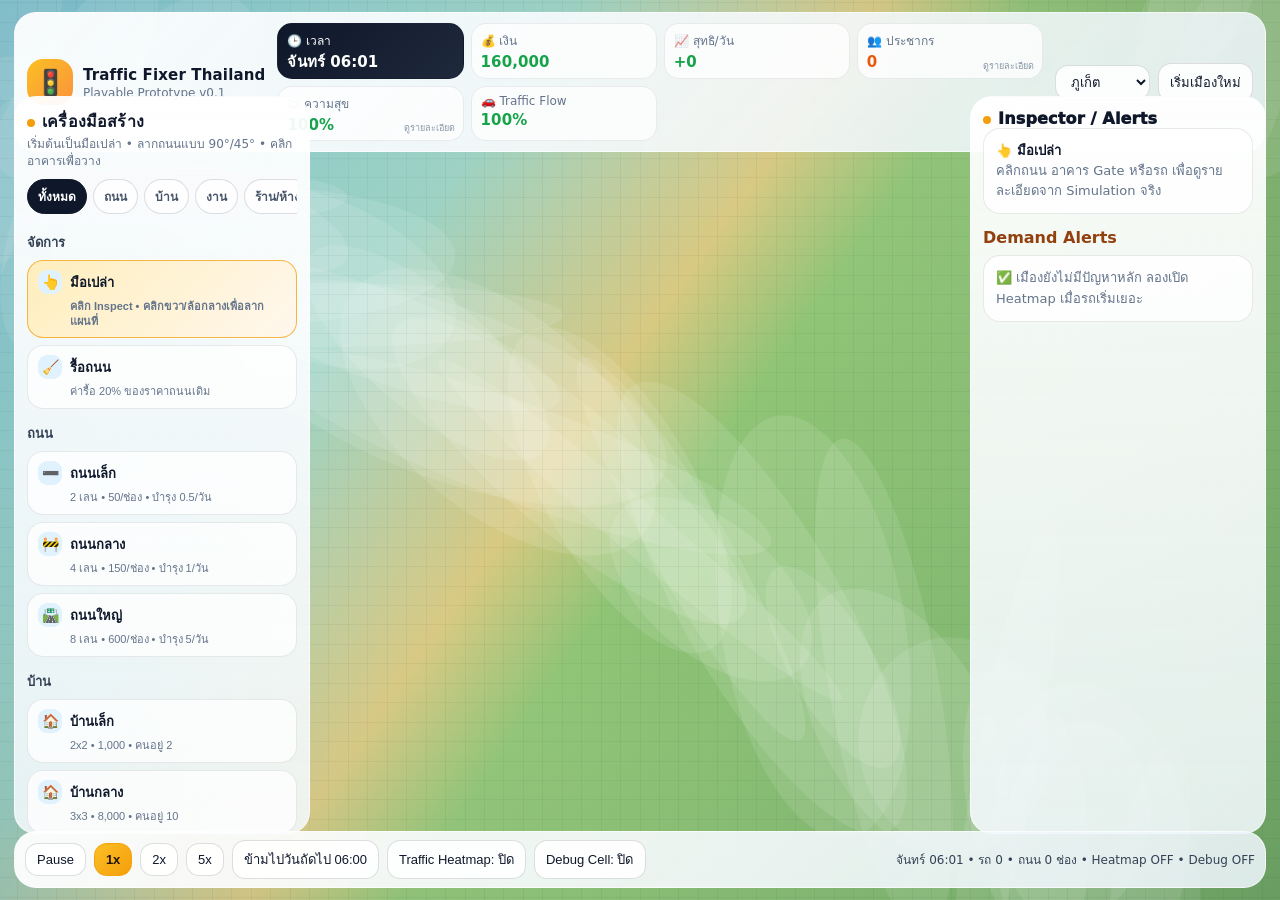
==== commit b7805275: "Update sumogame" ====
--- a/index.html
+++ b/index.html
@@ -2,7 +2,7 @@
 <html lang="th">
 <head>
   <meta charset="utf-8" />
-  <meta name="viewport" content="width=device-width, initial-scale=1, viewport-fit=cover" />
+  <meta name="viewport" content="width=device-width, initial-scale=1" />
   <title>Traffic Fixer Thailand - Prototype</title>
   <link rel="stylesheet" href="src/style.css" />
 </head>
@@ -11,7 +11,6 @@
     <canvas id="game"></canvas>
 
     <header id="topbar">
-      <button class="collapse-btn" data-collapse-target="topbar" aria-label="ย่อ/ขยายแถบบน">−</button>
       <div class="brand">
         <span class="logo">🚦</span>
         <div>
@@ -32,14 +31,12 @@
     </header>
 
     <aside id="leftPanel" class="panel left">
-      <button class="collapse-btn" data-collapse-target="leftPanel" aria-label="ย่อ/ขยายเครื่องมือ">−</button>
       <div class="panel-title">เครื่องมือสร้าง</div>
       <div class="hint">เริ่มต้นเป็นมือเปล่า • ลากถนนแบบ 90°/45° • คลิกอาคารเพื่อวาง</div>
       <div id="toolList"></div>
     </aside>
 
     <aside id="rightPanel" class="panel right">
-      <button class="collapse-btn" data-collapse-target="rightPanel" aria-label="ย่อ/ขยาย Inspector">−</button>
       <div class="panel-title">Inspector / Alerts</div>
       <div id="selectionInfo" class="card">
         <b>มือเปล่า</b><br>
@@ -50,7 +47,6 @@
     </aside>
 
     <footer id="bottombar">
-      <button class="collapse-btn" data-collapse-target="bottombar" aria-label="ย่อ/ขยายแถบควบคุม">−</button>
       <button data-speed="0" class="speedBtn">Pause</button>
       <button data-speed="1" class="speedBtn active">1x</button>
       <button data-speed="2" class="speedBtn">2x</button>
--- a/src/style.css
+++ b/src/style.css
@@ -303,191 +303,3 @@
 .panel-title, .panel-subtitle, button, select {
   text-shadow: none !important;
 }
-/* iPad compact HUD pass: keep the top bar small on touch/tablet screens. */
-@media (pointer: coarse), (max-width: 1180px) {
-  #topbar {
-    left: 8px;
-    right: 8px;
-    top: max(6px, env(safe-area-inset-top));
-    min-height: 50px;
-    gap: 6px;
-    padding: 6px 8px;
-    border-radius: 14px;
-    align-items: center;
-  }
-  .brand {
-    min-width: 122px;
-    gap: 6px;
-  }
-  .brand .logo {
-    width: 30px;
-    height: 30px;
-    min-width: 30px;
-    font-size: 17px;
-    border-radius: 9px;
-  }
-  .brand strong {
-    font-size: 11px;
-    line-height: 1.05;
-  }
-  .brand small {
-    display: none !important;
-  }
-  .stats {
-    grid-template-columns: repeat(6, minmax(54px, 1fr)) !important;
-    gap: 4px;
-    font-size: 9px;
-    min-width: 0;
-  }
-  .stat {
-    min-height: 34px;
-    padding: 4px 5px;
-    border-radius: 10px;
-  }
-  .stat .label {
-    font-size: 8.5px;
-    gap: 2px;
-    overflow: hidden;
-    text-overflow: ellipsis;
-  }
-  .stat b {
-    font-size: 11px;
-    line-height: 1.05;
-    margin-top: 2px;
-    white-space: nowrap;
-  }
-  .stat.clickable:after {
-    display: none;
-  }
-  .top-actions {
-    gap: 4px;
-    flex: 0 0 auto;
-  }
-  button, select {
-    padding: 5px 7px;
-    border-radius: 10px;
-    font-size: 11px;
-  }
-  .panel {
-    top: calc(max(6px, env(safe-area-inset-top)) + 58px);
-    bottom: 54px;
-  }
-  #bottombar {
-    left: 8px;
-    right: 8px;
-    bottom: max(6px, env(safe-area-inset-bottom));
-    min-height: 40px;
-    gap: 5px;
-    padding: 5px 7px;
-    border-radius: 14px;
-    overflow-x: auto;
-  }
-  #bottombar button {
-    white-space: nowrap;
-    flex: 0 0 auto;
-  }
-  .map-legend {
-    bottom: calc(max(6px, env(safe-area-inset-bottom)) + 48px);
-  }
-}
-
-@media (pointer: coarse) and (max-width: 820px) {
-  .brand {
-    display: none;
-  }
-  .stats {
-    grid-template-columns: repeat(6, minmax(46px, 1fr)) !important;
-  }
-  .top-actions select {
-    max-width: 78px;
-  }
-  #resetBtn {
-    max-width: 76px;
-    overflow: hidden;
-    text-overflow: ellipsis;
-  }
-}
-
-@media (pointer: coarse) and (max-width: 680px) {
-  .stats {
-    grid-template-columns: repeat(3, minmax(58px, 1fr)) !important;
-  }
-  #topbar {
-    align-items: flex-start;
-  }
-}
-
-/* iPad navigation + collapsible HUD pass */
-canvas { touch-action: none; }
-.collapse-btn {
-  flex: 0 0 auto;
-  width: 30px;
-  height: 30px;
-  min-width: 30px;
-  padding: 0 !important;
-  display: grid;
-  place-items: center;
-  border-radius: 10px;
-  font-weight: 950;
-  line-height: 1;
-  background: #ffffff !important;
-  color: #0f172a !important;
-  border: 1px solid rgba(15,23,42,.18) !important;
-  box-shadow: none !important;
-}
-.panel { padding-top: 44px; }
-.panel > .collapse-btn {
-  position: absolute;
-  top: 8px;
-  right: 8px;
-  z-index: 30;
-}
-#topbar.collapsed, #bottombar.collapsed, .panel.collapsed {
-  width: 42px !important;
-  height: 42px !important;
-  min-width: 42px !important;
-  min-height: 42px !important;
-  max-width: 42px !important;
-  max-height: 42px !important;
-  right: auto !important;
-  bottom: auto !important;
-  padding: 6px !important;
-  overflow: visible !important;
-  border-radius: 14px !important;
-  display: block !important;
-  background: rgba(255,255,255,.96) !important;
-}
-#topbar.collapsed { left: 8px !important; top: max(6px, env(safe-area-inset-top)) !important; }
-#bottombar.collapsed { left: 8px !important; bottom: max(6px, env(safe-area-inset-bottom)) !important; top: auto !important; }
-.panel.left.collapsed { left: 8px !important; top: calc(max(6px, env(safe-area-inset-top)) + 52px) !important; }
-.panel.right.collapsed { right: 8px !important; left: auto !important; top: calc(max(6px, env(safe-area-inset-top)) + 102px) !important; }
-#topbar.collapsed > :not(.collapse-btn),
-#bottombar.collapsed > :not(.collapse-btn),
-.panel.collapsed > :not(.collapse-btn) {
-  display: none !important;
-}
-#topbar.collapsed > .collapse-btn,
-#bottombar.collapsed > .collapse-btn,
-.panel.collapsed > .collapse-btn {
-  position: static !important;
-  width: 30px !important;
-  height: 30px !important;
-  min-width: 30px !important;
-}
-.demand-row.bad-demand { background: rgba(255,247,237,.92); border-color: rgba(234,88,12,.22); }
-.demand-row.good-demand { background: rgba(240,253,244,.88); border-color: rgba(22,163,74,.18); }
-
-@media (max-width: 1000px) {
-  .panel.right { display: block; }
-}
-@media (pointer: coarse), (max-width: 1180px) {
-  .stats { grid-template-columns: repeat(7, minmax(48px, 1fr)) !important; }
-  .panel { width: min(300px, calc(100vw - 18px)); }
-  .panel.right { right: 8px; }
-  .panel.left { left: 8px; }
-  #topbar:not(.collapsed) { padding-left: 7px; }
-  #bottombar:not(.collapsed) { padding-left: 7px; }
-}
-@media (pointer: coarse) and (max-width: 680px) {
-  .stats { grid-template-columns: repeat(4, minmax(54px, 1fr)) !important; }
-}
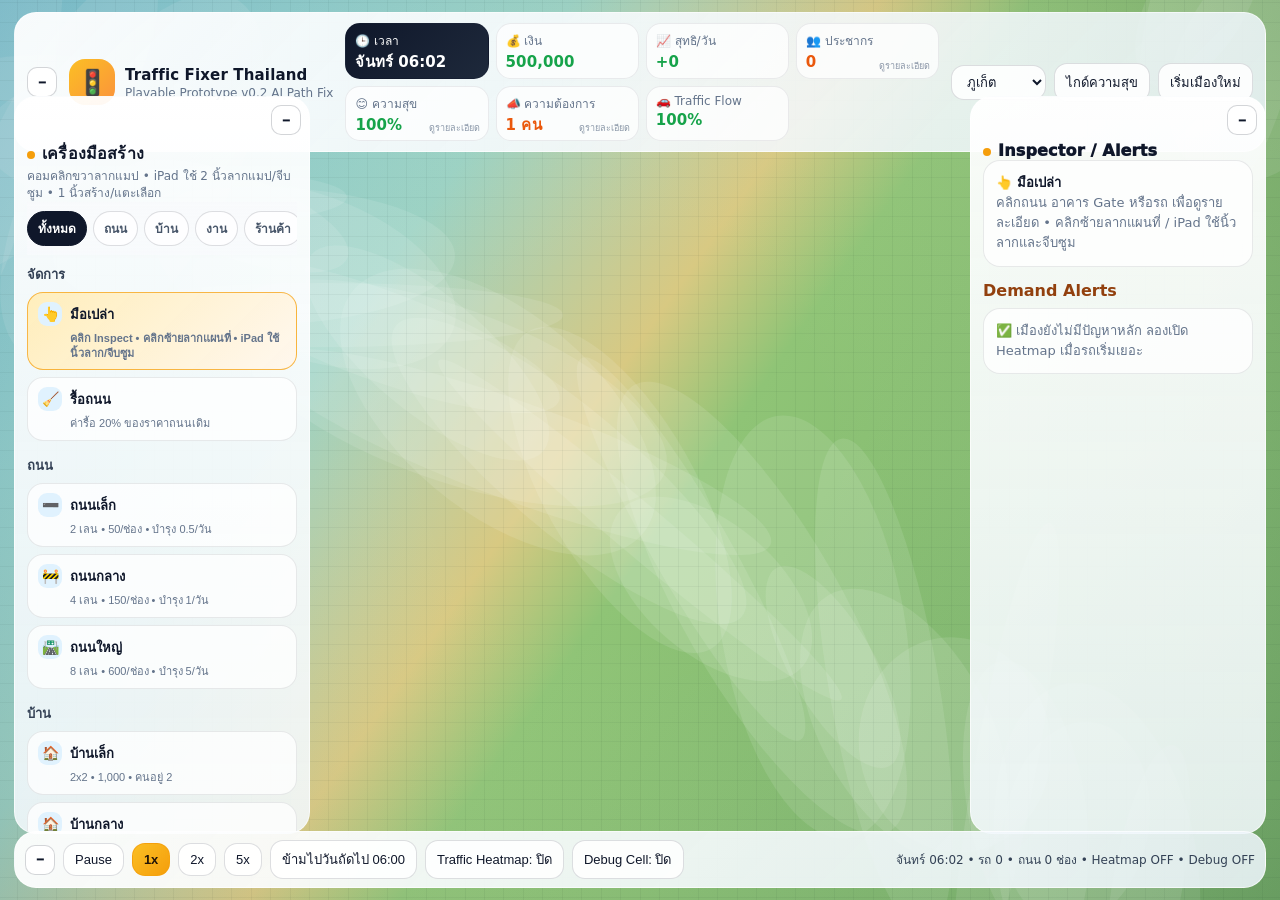
==== commit 6f792de6: "Update sumogame" ====
--- a/index.html
+++ b/index.html
@@ -4,18 +4,542 @@
   <meta charset="utf-8" />
   <meta name="viewport" content="width=device-width, initial-scale=1" />
   <title>Traffic Fixer Thailand - Prototype</title>
-  <link rel="stylesheet" href="src/style.css" />
+  <style>
+:root {
+  --bg: #0b1820;
+  --panel: rgba(248, 250, 252, 0.92);
+  --panel-strong: rgba(255, 255, 255, 0.96);
+  --line: rgba(15, 23, 42, 0.12);
+  --text: #14212b;
+  --muted: #64748b;
+  --accent: #f59e0b;
+  --accent2: #0284c7;
+  --good: #16a34a;
+  --bad: #dc2626;
+  --warn: #ea580c;
+  --dark-panel: rgba(10, 19, 26, 0.76);
+}
+* { box-sizing: border-box; text-shadow: none !important; }
+.brand .logo, .tool .tool-icon, .panel-title:before, .dot { box-shadow: none !important; filter: none !important; }
+html, body, #app { width: 100%; height: 100%; margin: 0; overflow: hidden; }
+body {
+  font-family: ui-sans-serif, system-ui, -apple-system, BlinkMacSystemFont, "Segoe UI", Tahoma, sans-serif;
+  background: radial-gradient(circle at 45% 10%, rgba(125, 211, 252, .20), transparent 28%), var(--bg);
+  color: var(--text);
+}
+canvas {
+  position: absolute;
+  inset: 0;
+  width: 100%;
+  height: 100%;
+  cursor: default;
+  background: #b9d8aa;
+}
+canvas.dragging { cursor: grabbing; }
+#topbar, #bottombar, .panel, .map-legend {
+  position: absolute;
+  z-index: 5;
+  backdrop-filter: blur(18px) saturate(1.08);
+}
+#topbar {
+  left: 14px;
+  right: 14px;
+  top: 12px;
+  min-height: 72px;
+  display: flex;
+  align-items: center;
+  gap: 12px;
+  padding: 10px 12px;
+  border: 1px solid rgba(255,255,255,.62);
+  border-radius: 22px;
+  background: linear-gradient(135deg, rgba(255,255,255,.94), rgba(236,244,250,.86));
+  box-shadow: 0 16px 48px rgba(15, 23, 42, .20), inset 0 1px 0 rgba(255,255,255,.88);
+}
+.brand { display: flex; align-items: center; gap: 10px; min-width: 245px; }
+.brand .logo {
+  width: 46px;
+  height: 46px;
+  display: grid;
+  place-items: center;
+  font-size: 25px;
+  border-radius: 16px;
+  background: linear-gradient(135deg, #fbbf24, #fb923c);
+}
+.brand strong { font-size: 15px; letter-spacing: .15px; color: #0f172a; }
+.brand small { display: block; margin-top: 2px; color: var(--muted); font-size: 12px; }
+.stats {
+  flex: 1;
+  display: grid;
+  grid-template-columns: repeat(6, minmax(96px, 1fr));
+  gap: 7px;
+  font-size: 12px;
+}
+.stat {
+  position: relative;
+  overflow: hidden;
+  min-height: 49px;
+  padding: 7px 9px;
+  border-radius: 15px;
+  background: rgba(255,255,255,.74);
+  border: 1px solid rgba(15, 23, 42, .08);
+  box-shadow: inset 0 1px 0 rgba(255,255,255,.90);
+}
+.stat .label { display: flex; align-items: center; gap: 5px; color: var(--muted); white-space: nowrap; }
+.stat b { display: block; color: #0f172a; font-size: 15px; line-height: 1.1; margin-top: 4px; letter-spacing: .1px; }
+.stat.good b { color: var(--good); }
+.stat.warn b { color: var(--warn); }
+.stat.bad b { color: var(--bad); }
+.stat.clock { background: linear-gradient(135deg, #0f172a, #1e293b); }
+.stat.clock .label, .stat.clock b { color: #fff; }
+.stat.clickable { cursor: pointer; }
+.stat.clickable:hover { border-color: rgba(2,132,199,.40); background: #ffffff; }
+.stat.clickable:after { content: "ดูรายละเอียด"; position: absolute; right: 8px; bottom: 5px; font-size: 9px; color: #64748b; opacity: .75; }
+.breakdown-list { display: grid; gap: 7px; margin-top: 9px; }
+.breakdown-row { padding: 8px; border-radius: 12px; background: rgba(241,245,249,.86); border: 1px solid rgba(15,23,42,.06); }
+.breakdown-row b { display:flex; justify-content:space-between; gap:8px; margin-bottom:4px; }
+.bar-track { height: 8px; border-radius: 99px; overflow: hidden; background: rgba(15,23,42,.10); }
+.bar-fill { height: 100%; border-radius: 99px; background: linear-gradient(90deg, #38bdf8, #22c55e); }
+.vacancy-list { margin-top: 8px; display:grid; gap:6px; }
+.vacancy-item { padding: 7px 8px; border-radius: 11px; background: rgba(255,255,255,.72); border:1px solid rgba(15,23,42,.07); }
+
+.top-actions { display: flex; align-items: center; gap: 8px; }
+.city-picker {
+  display: grid;
+  gap: 3px;
+  color: var(--muted);
+  font-size: 11px;
+  font-weight: 800;
+}
+button, select {
+  color: #0f172a;
+  background: rgba(255,255,255,.88);
+  border: 1px solid rgba(15,23,42,.14);
+  border-radius: 13px;
+  padding: 8px 11px;
+  font-size: 13px;
+  outline: none;
+  box-shadow: 0 1px 0 rgba(255,255,255,.76), 0 8px 18px rgba(15,23,42,.06);
+}
+button { cursor: pointer; transition: transform .12s ease, background .12s ease, border-color .12s ease, box-shadow .12s ease; }
+button:hover, select:hover { border-color: rgba(2,132,199,.38); background: #fff; box-shadow: 0 10px 24px rgba(2,132,199,.12); }
+button:active { transform: translateY(1px); }
+button.active {
+  background: linear-gradient(135deg, #fbbf24, #f59e0b);
+  color: #221407;
+  border-color: rgba(245,158,11,.74);
+  font-weight: 900;
+}
+.danger-lite { color: #991b1b; }
+.panel {
+  top: 96px;
+  bottom: 66px;
+  width: 318px;
+  border: 1px solid rgba(255,255,255,.64);
+  border-radius: 22px;
+  background: linear-gradient(180deg, rgba(255,255,255,.94), rgba(242,248,252,.88));
+  padding: 12px;
+  overflow: auto;
+  box-shadow: 0 18px 56px rgba(15,23,42,.22), inset 0 1px 0 rgba(255,255,255,.9);
+  scrollbar-color: rgba(15,23,42,.22) transparent;
+}
+.panel.left { left: 14px; }
+.panel.right { right: 14px; }
+.panel-head { display: flex; align-items: flex-start; justify-content: space-between; gap: 8px; margin-bottom: 8px; }
+.panel-title { font-weight: 950; letter-spacing: .18px; color: #0f172a; font-size: 16px; }
+.panel-title:before {
+  content: "";
+  display: inline-block;
+  width: 8px;
+  height: 8px;
+  margin-right: 7px;
+  border-radius: 99px;
+  background: var(--accent);
+}
+.panel-subtitle { color: #92400e; font-weight: 900; margin: 14px 0 8px; }
+.hint { color: var(--muted); font-size: 12px; line-height: 1.42; margin-top: 2px; }
+.tool-tabs {
+  position: sticky;
+  top: -12px;
+  z-index: 3;
+  display: flex;
+  gap: 6px;
+  overflow-x: auto;
+  padding: 9px 0 9px;
+  margin-bottom: 4px;
+  background: linear-gradient(180deg, rgba(248,250,252,.97), rgba(248,250,252,.82));
+}
+.tool-tab {
+  flex: 0 0 auto;
+  padding: 7px 10px;
+  border-radius: 999px;
+  font-size: 12px;
+  font-weight: 800;
+  color: #475569;
+  background: rgba(255,255,255,.76);
+}
+.tool-tab.active { background: #0f172a; color: #fff; border-color: #0f172a; }
+.tool-group { margin: 9px 0 14px; }
+.tool-group.is-hidden { display: none; }
+.tool-group h3 { margin: 0 0 7px; font-size: 13px; color: #334155; display: flex; align-items: center; gap: 6px; }
+.tool-grid { display: grid; grid-template-columns: 1fr; gap: 7px; }
+.tool {
+  text-align: left;
+  min-height: 64px;
+  padding: 9px 10px;
+  border-radius: 16px;
+  background: rgba(255,255,255,.76);
+  border: 1px solid rgba(15,23,42,.09);
+  box-shadow: inset 0 1px 0 rgba(255,255,255,.9), 0 8px 18px rgba(15,23,42,.045);
+}
+.tool strong { display: flex; align-items: center; gap: 8px; font-size: 13px; color: #0f172a; }
+.tool .tool-icon { width: 24px; height: 24px; display: inline-grid; place-items: center; border-radius: 9px; background: #e0f2fe; font-size: 14px; }
+.tool small { color: var(--muted); display: block; margin-top: 5px; padding-left: 32px; font-size: 11px; line-height: 1.32; }
+.tool.active {
+  background: linear-gradient(135deg, rgba(255,237,184,.94), rgba(255,247,237,.96));
+  border-color: rgba(245,158,11,.72);
+  box-shadow: 0 0 0 2px rgba(245,158,11,.13), 0 12px 26px rgba(245,158,11,.14);
+}
+.tool.disabled { opacity: .48; filter: grayscale(.18); }
+.card {
+  background: rgba(255,255,255,.78);
+  border: 1px solid rgba(15,23,42,.09);
+  border-radius: 17px;
+  padding: 12px;
+  font-size: 13px;
+  line-height: 1.55;
+  margin-bottom: 10px;
+  box-shadow: inset 0 1px 0 rgba(255,255,255,.9), 0 8px 18px rgba(15,23,42,.045);
+}
+.card b, .inspector-title { color: #0f172a; font-weight: 950; }
+.card .muted, .muted { color: var(--muted); }
+.inspector-card .metric-grid { display: grid; grid-template-columns: 1fr 1fr; gap: 7px; margin-top: 8px; }
+.metric {
+  padding: 8px;
+  border-radius: 12px;
+  background: rgba(241,245,249,.86);
+  border: 1px solid rgba(15,23,42,.06);
+}
+.metric span { display: block; color: var(--muted); font-size: 11px; }
+.metric b { display: block; margin-top: 2px; font-size: 13px; }
+.alert {
+  background: linear-gradient(180deg, rgba(254,226,226,.92), rgba(255,247,237,.78));
+  border: 1px solid rgba(220,38,38,.22);
+  border-radius: 16px;
+  padding: 10px;
+  margin-bottom: 8px;
+  font-size: 12px;
+  line-height: 1.45;
+  box-shadow: inset 0 1px 0 rgba(255,255,255,.8);
+}
+.alert.good { background: linear-gradient(180deg, rgba(220,252,231,.92), rgba(240,253,244,.78)); border-color: rgba(22,163,74,.25); }
+.alert b { display: block; margin-bottom: 3px; color: #0f172a; }
+.map-legend {
+  left: 50%;
+  bottom: 74px;
+  transform: translateX(-50%);
+  display: flex;
+  align-items: center;
+  gap: 10px;
+  padding: 8px 11px;
+  border-radius: 999px;
+  background: rgba(15,23,42,.64);
+  border: 1px solid rgba(255,255,255,.18);
+  color: rgba(255,255,255,.82);
+  font-size: 12px;
+  box-shadow: 0 12px 32px rgba(15,23,42,.22);
+}
+.dot { width: 10px; height: 10px; display: inline-block; border-radius: 99px; margin-right: 5px; vertical-align: -1px; }
+.dot.road { background: #5b6670; }
+.dot.gate { background: #fbbf24; }
+.dot.vehicle { background: #38bdf8; }
+.dot.heat { background: linear-gradient(90deg, #22c55e, #f59e0b, #ef4444); width: 26px; border-radius: 999px; }
+#bottombar {
+  left: 14px;
+  right: 14px;
+  bottom: 12px;
+  min-height: 48px;
+  display: flex;
+  align-items: center;
+  gap: 8px;
+  padding: 8px 10px;
+  border: 1px solid rgba(255,255,255,.64);
+  border-radius: 22px;
+  background: linear-gradient(135deg, rgba(255,255,255,.94), rgba(236,244,250,.88));
+  box-shadow: 0 16px 48px rgba(15,23,42,.18), inset 0 1px 0 rgba(255,255,255,.88);
+}
+.speed-group { display: flex; gap: 6px; padding: 4px; border-radius: 16px; background: rgba(15,23,42,.05); }
+.wide-btn { min-width: 142px; }
+#statusText {
+  margin-left: auto;
+  color: #334155;
+  font-size: 12px;
+  white-space: nowrap;
+  max-width: 33vw;
+  overflow: hidden;
+  text-overflow: ellipsis;
+}
+@media (max-width: 1320px) {
+  .stats { grid-template-columns: repeat(4, minmax(90px, 1fr)); }
+  .panel { width: 296px; }
+  .brand { min-width: 205px; }
+}
+@media (max-width: 1000px) {
+  .panel.right { display: none; }
+  .stats { grid-template-columns: repeat(3, minmax(80px, 1fr)); }
+  .map-legend { display: none; }
+}
+@media (max-width: 820px) {
+  .panel.left { display: none; }
+  .brand { min-width: 155px; }
+  .brand small { display: none; }
+  .stats { grid-template-columns: repeat(2, minmax(80px, 1fr)); }
+  #statusText { display: none; }
+}
+
+/* User readability pass: flat text/icons, no visual shadows. */
+* { text-shadow: none !important; }
+#topbar, #bottombar, .panel, .map-legend, .stat, .tool, .card, .metric, .alert,
+button, select, .breakdown-row, .vacancy-item, .brand .logo, .tool .tool-icon, .dot {
+  box-shadow: none !important;
+  filter: none !important;
+}
+#topbar, #bottombar, .panel {
+  backdrop-filter: none !important;
+}
+.stat .label, .tool strong, .tool small, .metric span, .metric b, .inspector-title, .muted,
+.panel-title, .panel-subtitle, button, select {
+  text-shadow: none !important;
+}
+/* iPad compact HUD pass: keep the top bar small on touch/tablet screens. */
+@media (pointer: coarse), (max-width: 1180px) {
+  #topbar {
+    left: 8px;
+    right: 8px;
+    top: max(6px, env(safe-area-inset-top));
+    min-height: 50px;
+    gap: 6px;
+    padding: 6px 8px;
+    border-radius: 14px;
+    align-items: center;
+  }
+  .brand {
+    min-width: 122px;
+    gap: 6px;
+  }
+  .brand .logo {
+    width: 30px;
+    height: 30px;
+    min-width: 30px;
+    font-size: 17px;
+    border-radius: 9px;
+  }
+  .brand strong {
+    font-size: 11px;
+    line-height: 1.05;
+  }
+  .brand small {
+    display: none !important;
+  }
+  .stats {
+    grid-template-columns: repeat(6, minmax(54px, 1fr)) !important;
+    gap: 4px;
+    font-size: 9px;
+    min-width: 0;
+  }
+  .stat {
+    min-height: 34px;
+    padding: 4px 5px;
+    border-radius: 10px;
+  }
+  .stat .label {
+    font-size: 8.5px;
+    gap: 2px;
+    overflow: hidden;
+    text-overflow: ellipsis;
+  }
+  .stat b {
+    font-size: 11px;
+    line-height: 1.05;
+    margin-top: 2px;
+    white-space: nowrap;
+  }
+  .stat.clickable:after {
+    display: none;
+  }
+  .top-actions {
+    gap: 4px;
+    flex: 0 0 auto;
+  }
+  button, select {
+    padding: 5px 7px;
+    border-radius: 10px;
+    font-size: 11px;
+  }
+  .panel {
+    top: calc(max(6px, env(safe-area-inset-top)) + 58px);
+    bottom: 54px;
+  }
+  #bottombar {
+    left: 8px;
+    right: 8px;
+    bottom: max(6px, env(safe-area-inset-bottom));
+    min-height: 40px;
+    gap: 5px;
+    padding: 5px 7px;
+    border-radius: 14px;
+    overflow-x: auto;
+  }
+  #bottombar button {
+    white-space: nowrap;
+    flex: 0 0 auto;
+  }
+  .map-legend {
+    bottom: calc(max(6px, env(safe-area-inset-bottom)) + 48px);
+  }
+}
+
+@media (pointer: coarse) and (max-width: 820px) {
+  .brand {
+    display: none;
+  }
+  .stats {
+    grid-template-columns: repeat(6, minmax(46px, 1fr)) !important;
+  }
+  .top-actions select {
+    max-width: 78px;
+  }
+  #resetBtn {
+    max-width: 76px;
+    overflow: hidden;
+    text-overflow: ellipsis;
+  }
+}
+
+@media (pointer: coarse) and (max-width: 680px) {
+  .stats {
+    grid-template-columns: repeat(3, minmax(58px, 1fr)) !important;
+  }
+  #topbar {
+    align-items: flex-start;
+  }
+}
+
+/* iPad two-finger navigation + collapsible HUD pass */
+canvas { touch-action: none; }
+.collapse-btn {
+  flex: 0 0 auto;
+  width: 30px;
+  height: 30px;
+  min-width: 30px;
+  padding: 0 !important;
+  display: grid;
+  place-items: center;
+  border-radius: 10px;
+  font-weight: 950;
+  line-height: 1;
+  background: #ffffff !important;
+  color: #0f172a !important;
+  border: 1px solid rgba(15,23,42,.18) !important;
+  box-shadow: none !important;
+}
+.panel { padding-top: 44px; }
+.panel > .collapse-btn {
+  position: absolute;
+  top: 8px;
+  right: 8px;
+  z-index: 30;
+}
+#topbar.collapsed, #bottombar.collapsed, .panel.collapsed {
+  width: 42px !important;
+  height: 42px !important;
+  min-width: 42px !important;
+  min-height: 42px !important;
+  max-width: 42px !important;
+  max-height: 42px !important;
+  right: auto !important;
+  bottom: auto !important;
+  padding: 6px !important;
+  overflow: visible !important;
+  border-radius: 14px !important;
+  display: block !important;
+  background: rgba(255,255,255,.96) !important;
+}
+#topbar.collapsed { left: 8px !important; top: max(6px, env(safe-area-inset-top)) !important; }
+#bottombar.collapsed { left: 8px !important; bottom: max(6px, env(safe-area-inset-bottom)) !important; top: auto !important; }
+.panel.left.collapsed { left: 8px !important; top: calc(max(6px, env(safe-area-inset-top)) + 52px) !important; }
+.panel.right.collapsed { right: 8px !important; left: auto !important; top: calc(max(6px, env(safe-area-inset-top)) + 102px) !important; }
+#topbar.collapsed > :not(.collapse-btn),
+#bottombar.collapsed > :not(.collapse-btn),
+.panel.collapsed > :not(.collapse-btn) {
+  display: none !important;
+}
+#topbar.collapsed > .collapse-btn,
+#bottombar.collapsed > .collapse-btn,
+.panel.collapsed > .collapse-btn {
+  position: static !important;
+  width: 30px !important;
+  height: 30px !important;
+  min-width: 30px !important;
+}
+.demand-row.bad-demand { background: rgba(255,247,237,.92); border-color: rgba(234,88,12,.22); }
+.demand-row.good-demand { background: rgba(240,253,244,.88); border-color: rgba(22,163,74,.18); }
+
+@media (max-width: 1000px) {
+  .panel.right { display: block; }
+}
+@media (pointer: coarse), (max-width: 1180px) {
+  .stats { grid-template-columns: repeat(7, minmax(48px, 1fr)) !important; }
+  .panel { width: min(300px, calc(100vw - 18px)); }
+  .panel.right { right: 8px; }
+  .panel.left { left: 8px; }
+  #topbar:not(.collapsed) { padding-left: 7px; }
+  #bottombar:not(.collapsed) { padding-left: 7px; }
+}
+@media (pointer: coarse) and (max-width: 680px) {
+  .stats { grid-template-columns: repeat(4, minmax(54px, 1fr)) !important; }
+}
+
+/* Final flat readability: remove every UI shadow/filter/text shadow. */
+* {
+  text-shadow: none !important;
+  box-shadow: none !important;
+  filter: none !important;
+}
+#topbar, #bottombar, .panel, .stat, .tool, .card, .metric, .alert, .map-legend, .collapse-btn, button, select {
+  box-shadow: none !important;
+  text-shadow: none !important;
+  filter: none !important;
+}
+.tool-icon, .logo, .dot, .brand, .panel-title, .panel-subtitle, .inspector-title {
+  box-shadow: none !important;
+  text-shadow: none !important;
+  filter: none !important;
+}
+
+
+/* iPad portrait fix: allow the collapsed tool panels to open.
+   Earlier mobile CSS hid .panel.left at <=820px; when tapping + to expand,
+   the panel lost .collapsed and became display:none, so users could not select tools. */
+@media (pointer: coarse), (max-width: 820px) {
+  .panel.left:not(.collapsed),
+  .panel.right:not(.collapsed) {
+    display: block !important;
+  }
+}
+
+</style>
 </head>
 <body>
   <div id="app">
     <canvas id="game"></canvas>
 
     <header id="topbar">
+      <button class="collapse-btn" data-collapse-target="topbar" aria-label="ย่อ/ขยายแถบบน">−</button>
       <div class="brand">
         <span class="logo">🚦</span>
         <div>
           <strong>Traffic Fixer Thailand</strong>
-          <small>Playable Prototype v0.1</small>
+          <small>Playable Prototype v0.2 AI Path Fix</small>
         </div>
       </div>
       <div id="stats" class="stats"></div>
@@ -26,27 +550,31 @@
           <option value="chiangmai">เชียงใหม่</option>
           <option value="korat">โคราช</option>
         </select>
+        <button id="happinessGuideBtn">ไกด์ความสุข</button>
         <button id="resetBtn">เริ่มเมืองใหม่</button>
       </div>
     </header>
 
     <aside id="leftPanel" class="panel left">
+      <button class="collapse-btn" data-collapse-target="leftPanel" aria-label="ย่อ/ขยายเครื่องมือ">−</button>
       <div class="panel-title">เครื่องมือสร้าง</div>
-      <div class="hint">เริ่มต้นเป็นมือเปล่า • ลากถนนแบบ 90°/45° • คลิกอาคารเพื่อวาง</div>
+      <div class="hint">คอมคลิกขวาลากแมป • iPad ใช้ 2 นิ้วลากแมป/จีบซูม • 1 นิ้วสร้าง/แตะเลือก</div>
       <div id="toolList"></div>
     </aside>
 
     <aside id="rightPanel" class="panel right">
+      <button class="collapse-btn" data-collapse-target="rightPanel" aria-label="ย่อ/ขยาย Inspector">−</button>
       <div class="panel-title">Inspector / Alerts</div>
       <div id="selectionInfo" class="card">
         <b>มือเปล่า</b><br>
-        คลิกถนน อาคาร Gate หรือรถ เพื่อดูสาเหตุปัญหา
+        คลิกถนน อาคาร Gate หรือรถ เพื่อดูสาเหตุปัญหา หรือกดปุ่มไกด์ความสุข
       </div>
       <div class="panel-subtitle">Demand Alerts</div>
       <div id="alerts"></div>
     </aside>
 
     <footer id="bottombar">
+      <button class="collapse-btn" data-collapse-target="bottombar" aria-label="ย่อ/ขยายแถบควบคุม">−</button>
       <button data-speed="0" class="speedBtn">Pause</button>
       <button data-speed="1" class="speedBtn active">1x</button>
       <button data-speed="2" class="speedBtn">2x</button>
@@ -58,6 +586,3170 @@
     </footer>
   </div>
 
-  <script src="src/main.js"></script>
+  <script>
+(() => {
+  'use strict';
+
+  // ================================================================
+  // Traffic Fixer Thailand - Playable Prototype
+  // ทุกเมนูสร้างและระบบหลักอ่านจาก DATA กลางนี้ ไม่ hardcode รายการ UI แยก
+  // ================================================================
+
+  const MAP_W = 300;
+  const MAP_H = 300;
+  const MAP_SIZE = MAP_W * MAP_H;
+  const TILE = 18;
+  const MAX_ACTIVE_VEHICLES = 1200;
+  // สมดุลใหม่: 1 Grid ของถนนเล็ก 2 เลนรองรับได้ประมาณ 3 คันรวม
+  // ถนน 4/8 เลนยังจุเพิ่มตามความกว้าง แต่ไม่จุเกินจริงจนรถไม่ติด
+  const CARS_PER_GRID = 3;
+
+  const DIRS = [
+    [1, 0], [-1, 0], [0, 1], [0, -1],
+    [1, 1], [1, -1], [-1, 1], [-1, -1]
+  ];
+  const CARDINALS = [[1,0],[-1,0],[0,1],[0,-1]];
+  const DAY_NAMES = ['จันทร์', 'อังคาร', 'พุธ', 'พฤหัส', 'ศุกร์', 'เสาร์', 'อาทิตย์'];
+
+  const DATA = {
+    roads: {
+      small:  { id: 1, key: 'small',  name: 'ถนนเล็ก', lanes: 2, cost: 50,  maintenance: 0.5, capacity: 8,  speed: 3.0, desc: '2 เลน เหมาะกับซอย บ้าน และชุมชน' },
+      medium: { id: 2, key: 'medium', name: 'ถนนกลาง', lanes: 4, cost: 150, maintenance: 1.0, capacity: 20, speed: 4.5, desc: '4 เลน เหมาะกับถนนหลักในเมือง' },
+      large:  { id: 3, key: 'large',  name: 'ถนนใหญ่', lanes: 8, cost: 600, maintenance: 5.0, capacity: 50, speed: 6.0, desc: '8 เลน เหมาะกับเข้าเมือง/เลี่ยงเมือง' }
+    },
+    buildings: {
+      home_small: { key:'home_small', name:'บ้านเล็ก', category:'บ้าน', kind:'home', w:2, h:2, cost:1000, maintenance:0, residents:2, jobs:0, service:0, color:'#f8d28b', desc:'บ้าน 2 คน สร้างประชากรและภาษี' },
+      home_medium:{ key:'home_medium',name:'บ้านกลาง',category:'บ้าน', kind:'home', w:3, h:3, cost:8000, maintenance:0, residents:10, jobs:0, service:0, color:'#e5b46d', desc:'บ้าน 10 คน ปล่อยรถมากขึ้นแต่เก็บภาษีดี' },
+      home_large: { key:'home_large', name:'บ้านใหญ่', category:'บ้าน', kind:'home', w:5, h:5, cost:60000, maintenance:0, residents:50, jobs:0, service:0, color:'#c88a44', desc:'บ้าน 50 คน รายได้สูงแต่สร้าง Traffic หนัก' },
+
+      shop_small:{ key:'shop_small', name:'ร้านค้าเล็ก', category:'อาคาร', kind:'shop', w:2, h:2, cost:5000, maintenance:50, jobs:2, service:10, color:'#77d7c6', desc:'ร้านค้าเล็ก รองรับคนใช้บริการ 10 คน' },
+      shop_large:{ key:'shop_large', name:'ร้านค้าใหญ่', category:'อาคาร', kind:'shop', w:4, h:4, cost:30000, maintenance:300, jobs:10, service:50, color:'#50b8a8', desc:'ร้านค้าใหญ่ รองรับคนใช้บริการ 50 คน' },
+      restaurant_small:{ key:'restaurant_small', name:'ร้านอาหารเล็ก', category:'อาคาร', kind:'restaurant', w:3, h:3, cost:10000, maintenance:100, jobs:5, service:15, color:'#ff9f6e', desc:'จุด Traffic หลังเลิกงาน รองรับ 15 คน' },
+      restaurant_large:{ key:'restaurant_large', name:'ร้านอาหารใหญ่', category:'อาคาร', kind:'restaurant', w:4, h:4, cost:40000, maintenance:400, jobs:20, service:80, color:'#ff7a59', desc:'ร้านอาหารใหญ่ รองรับ 80 คน' },
+      mall_small:{ key:'mall_small', name:'ห้างเล็ก', category:'อาคาร', kind:'mall', w:4, h:4, cost:50000, maintenance:500, jobs:10, service:50, color:'#b993ff', desc:'ดึงรถวันหยุดและหลังเลิกงาน' },
+      mall_large:{ key:'mall_large', name:'ห้างใหญ่', category:'อาคาร', kind:'mall', w:6, h:6, cost:150000, maintenance:1500, jobs:50, service:250, color:'#9a72ff', desc:'จุดศูนย์รวมใหญ่ สร้างรถจำนวนมาก' },
+      office_small:{ key:'office_small', name:'ออฟฟิศเล็ก', category:'งาน', kind:'office', w:3, h:3, cost:15000, maintenance:150, jobs:20, service:0, color:'#85b7ff', desc:'งาน 20 ตำแหน่ง สร้าง Rush Hour' },
+      office_large:{ key:'office_large', name:'ออฟฟิศใหญ่', category:'งาน', kind:'office', w:5, h:5, cost:80000, maintenance:800, jobs:100, service:0, color:'#5d92e8', desc:'งาน 100 ตำแหน่ง Traffic หนักช่วงเช้า' },
+      factory_small:{ key:'factory_small', name:'โรงงานเล็ก', category:'งาน', kind:'factory', w:4, h:4, cost:20000, maintenance:200, jobs:30, service:0, color:'#a7b0b7', desc:'งาน 30 ตำแหน่ง เพิ่มรถบรรทุก/แรงงาน' },
+      factory_large:{ key:'factory_large', name:'โรงงานใหญ่', category:'งาน', kind:'factory', w:6, h:6, cost:100000, maintenance:1000, jobs:150, service:0, color:'#818991', desc:'งาน 150 ตำแหน่ง เหมาะวางใกล้ Gate/Bypass' },
+      park_small:{ key:'park_small', name:'สวนเล็ก', category:'พักผ่อน', kind:'park', w:3, h:3, cost:5000, maintenance:50, jobs:2, service:20, color:'#62d66f', desc:'พักผ่อน 20 คน Traffic วันหยุด' },
+      park_large:{ key:'park_large', name:'สวนใหญ่', category:'พักผ่อน', kind:'park', w:5, h:5, cost:25000, maintenance:250, jobs:10, service:100, color:'#46b958', desc:'สวนใหญ่ รองรับ 100 คน' },
+      pub_small:{ key:'pub_small', name:'ผับเล็ก', category:'กลางคืน', kind:'pub', w:3, h:3, cost:12000, maintenance:120, jobs:5, service:20, color:'#ff67d8', desc:'สร้าง Night Traffic และรถดึก' },
+      pub_large:{ key:'pub_large', name:'ผับใหญ่', category:'กลางคืน', kind:'pub', w:5, h:5, cost:60000, maintenance:600, jobs:20, service:100, color:'#df49c2', desc:'ผับใหญ่ รองรับ 100 คน' }
+    },
+    cities: {
+      phuket: {
+        name: 'ภูเก็ต', camera: { x: 145, y: 54, zoom: 1.08 },
+        terrain: 'island',
+        gates: [
+          { key:'north', name:'Gate เหนือ / สะพานเข้าเกาะ', x:150, y:0, role:'รถย้ายเข้า รถขนส่ง รถจากพังงา' },
+          { key:'west', name:'โซนหาดตะวันตก', x:0, y:86, role:'รถท่องเที่ยว' },
+          { key:'east', name:'เมืองเก่า / ท่าเรือ', x:299, y:96, role:'บริการ ท่าเรือ' },
+          { key:'south', name:'โซนใต้ / ผับ หาด', x:158, y:299, role:'ท่องเที่ยวกลางคืน' }
+        ],
+        starter: 'phuket'
+      },
+      bangkok: {
+        name: 'กรุงเทพฯ', camera: { x: 142, y: 112, zoom: 0.86 },
+        terrain: 'river',
+        gates: [
+          { key:'north', name:'Gate เหนือ / ปทุมธานี อยุธยา', x:146, y:0, role:'คนเข้าเมืองทำงาน' },
+          { key:'east', name:'Gate ตะวันออก / อุตสาหกรรม', x:299, y:125, role:'รถโรงงาน/สมุทรปราการ' },
+          { key:'west', name:'Gate ตะวันตก / ฝั่งธน', x:0, y:138, role:'เมืองรอบนอก' },
+          { key:'south', name:'Gate ใต้ / ท่าเรือ', x:166, y:299, role:'ขนส่งบางส่วน' }
+        ],
+        starter: 'bangkok'
+      },
+      chiangmai: {
+        name: 'เชียงใหม่', camera: { x: 132, y: 98, zoom: 0.95 },
+        terrain: 'mountain',
+        gates: [
+          { key:'north', name:'Gate เหนือ / แม่ริม', x:145, y:0, role:'นักท่องเที่ยว ชานเมือง' },
+          { key:'east', name:'Gate ตะวันออก / สันกำแพง', x:299, y:94, role:'เขตขยายเมือง' },
+          { key:'south', name:'Gate ใต้ / ลำพูน', x:143, y:299, role:'คนทำงานเข้าเมือง' },
+          { key:'west', name:'Gate ตะวันตก / ดอย', x:0, y:98, role:'รถท่องเที่ยวจำกัด' }
+        ],
+        starter: 'chiangmai'
+      },
+      korat: {
+        name: 'โคราช', camera: { x: 145, y: 100, zoom: 0.9 },
+        terrain: 'through',
+        gates: [
+          { key:'west', name:'Gate ตะวันตก / กรุงเทพฯ', x:0, y:126, role:'รถผ่านเมืองจากกรุงเทพฯ' },
+          { key:'north', name:'Gate เหนือ / อีสานตอนบน', x:155, y:0, role:'รถผ่านเมือง' },
+          { key:'east', name:'Gate ตะวันออก / บุรีรัมย์', x:299, y:124, role:'รถผ่านเมือง รถบรรทุก' },
+          { key:'south', name:'Gate ใต้ / ปากช่อง', x:145, y:299, role:'อุตสาหกรรม เขาใหญ่' }
+        ],
+        starter: 'korat'
+      }
+    }
+  };
+  const ROAD_BY_ID = Object.fromEntries(Object.values(DATA.roads).map(r => [r.id, r]));
+
+  function makeProfiles() {
+    const profiles = [];
+    // ปรับใหม่ตามฟีดแบ็ก: ใช้ 4 กลุ่มหลักเท่ากัน 25% และสุ่มแจกตอน Citizen เกิด
+    // เพื่อให้เมืองมีรถหลายช่วงเวลา ไม่เงียบจนรอแค่เข้างาน/ออกงาน
+    const traitPool = [
+      ...Array(25).fill('ขยัน'),
+      ...Array(25).fill('ชิล ๆ'),
+      ...Array(25).fill('สายชิล'),
+      ...Array(25).fill('บ้านรวย')
+    ];
+    for (let i = 0; i < 100; i++) {
+      const trait = traitPool[i];
+      const baseLeave = 6 * 60 + 10 + (i * 13) % 220;
+      const workEnd = 17 * 60 + 10 + (i * 19) % 120;
+      const leisureKind = trait === 'ขยัน'
+        ? ['restaurant', null, 'park', null][i % 4]
+        : trait === 'ชิล ๆ'
+          ? ['restaurant', 'mall', 'shop', 'park'][i % 4]
+          : trait === 'สายชิล'
+            ? ['restaurant', 'mall', 'pub', 'park'][i % 4]
+            : ['mall', 'restaurant', 'pub', 'shop'][i % 4];
+      profiles.push({
+        id: i + 1,
+        trait,
+        tax: 1000,
+        workDays: trait === 'บ้านรวย' ? [] : trait === 'สายชิล' ? [0,1,2,3] : [0,1,2,3,4],
+        leaveWorkAt: baseLeave,
+        workStartDeadline: 10 * 60 + 30,
+        workEndAt: workEnd,
+        afterWork: leisureKind,
+        afterWorkStart: workEnd + 10 + (i * 11) % 55,
+        afterWorkEnd: leisureKind === 'pub' ? 23 * 60 + 30 : 21 * 60 + (i % 4) * 20,
+        weekendKind: trait === 'ขยัน' ? ['park', null, 'restaurant', null][i % 4] : ['mall','park','restaurant','pub'][i % 4],
+        weekendStart: 9 * 60 + (i * 9) % 180,
+        weekendEnd: 16 * 60 + (i * 5) % 210,
+        richStart: 14 * 60 + (i % 6) * 25,
+        richEnd: 27 * 60
+      });
+    }
+    return profiles;
+  }
+  DATA.profiles = makeProfiles();
+
+  const canvas = document.getElementById('game');
+  const ctx = canvas.getContext('2d', { alpha: false });
+  const statsEl = document.getElementById('stats');
+  const toolListEl = document.getElementById('toolList');
+  const selectionEl = document.getElementById('selectionInfo');
+  const alertsEl = document.getElementById('alerts');
+  const statusText = document.getElementById('statusText');
+  const citySelect = document.getElementById('citySelect');
+  const heatBtn = document.getElementById('heatBtn');
+  const debugBtn = document.getElementById('debugBtn');
+  const happinessGuideBtn = document.getElementById('happinessGuideBtn');
+
+  const road = new Uint8Array(MAP_SIZE);
+  const buildGrid = new Int32Array(MAP_SIZE);
+  const occ = new Int32Array(MAP_SIZE); // first vehicle id per tile for debug/backward UI
+  let laneMap = new Map(); // tile index -> Set(vehicleId), supports 2/4/8 lane occupancy
+  let roadLinks = new Map(); // tile index -> Set(neighbor index), prevents phantom diagonal connectors
+  const flowLoad = new Float32Array(MAP_SIZE);
+  const waitLoad = new Float32Array(MAP_SIZE);
+  const connCache = new Uint8Array(MAP_SIZE);
+
+  let buildings = [];
+  let gates = [];
+  let vehicles = [];
+  let citizens = [];
+  let events = [];
+  let alerts = [];
+  let pathCache = new Map();
+  let roadVersion = 1;
+  let nextVehicleId = 1;
+  let nextCitizenId = 1;
+  let nextBuildingId = 1;
+  let profileCursor = 0;
+  let activeToolFilter = 'all';
+
+  const game = {
+    cityKey: 'phuket',
+    money: 500000,
+    worldMin: 6 * 60,
+    speed: 1,
+    heatmap: false,
+    debug: false,
+    selectedTool: null,
+    roadStart: null,
+    hover: null,
+    pan: { x: 0, y: 0 },
+    zoom: 1,
+    draggingPan: false,
+    lastMouse: { x: 0, y: 0 },
+    mouseWorld: { x: 0, y: 0 },
+    panMoved: false,
+    suppressClickUntil: 0,
+    touchMode: null,
+    touchLast: null,
+    touchBuildStart: null,
+    touchBuildCurrent: null,
+    lastDailyAbsDay: -1,
+    immigrationTick: 0,
+    passTick: 0,
+    lowSatImmigrationAlertDay: -1,
+    roadCount: 0,
+    lastStats: null,
+    skipMode: false
+  };
+
+  function idx(x, y) { return y * MAP_W + x; }
+  function xy(i) { return { x: i % MAP_W, y: Math.floor(i / MAP_W) }; }
+  function inBounds(x, y) { return x >= 0 && y >= 0 && x < MAP_W && y < MAP_H; }
+  function clamp(v, a, b) { return Math.max(a, Math.min(b, v)); }
+  function sign(n) { return n < 0 ? -1 : n > 0 ? 1 : 0; }
+  function formatMoney(v) { return Math.round(v).toLocaleString('th-TH'); }
+  function formatCompact(v) {
+    const n = Math.round(v);
+    if (Math.abs(n) >= 1000000) return (n/1000000).toFixed(n%1000000 ? 1 : 0) + 'M';
+    if (Math.abs(n) >= 1000) return (n/1000).toFixed(n%1000 ? 1 : 0) + 'K';
+    return n.toLocaleString('th-TH');
+  }
+  function kpiState(value, goodAt, badAt, inverse = false) {
+    if (!inverse) return value >= goodAt ? 'good' : value <= badAt ? 'bad' : 'warn';
+    return value <= goodAt ? 'good' : value >= badAt ? 'bad' : 'warn';
+  }
+  function absDay() { return Math.floor(game.worldMin / 1440); }
+  function minuteOfDay() { return ((Math.floor(game.worldMin) % 1440) + 1440) % 1440; }
+  function weekday() { return absDay() % 7; }
+  function timeText() {
+    const m = minuteOfDay();
+    const h = Math.floor(m / 60).toString().padStart(2, '0');
+    const mm = (m % 60).toString().padStart(2, '0');
+    return `${DAY_NAMES[weekday()]} ${h}:${mm}`;
+  }
+  function absAt(day, minute) { return day * 1440 + minute; }
+  function minLabel(minute) {
+    const m = ((Math.floor(minute) % 1440) + 1440) % 1440;
+    return `${Math.floor(m / 60).toString().padStart(2,'0')}:${(m % 60).toString().padStart(2,'0')}`;
+  }
+  function nextAbsMinute(minute) {
+    const d = absDay();
+    const nowM = minuteOfDay();
+    return absAt(d + (minute <= nowM ? 1 : 0), minute);
+  }
+
+  function roadDataById(id) { return ROAD_BY_ID[id] || null; }
+  function getRoadRatio(i) {
+    const t = road[i];
+    if (!t) return 0;
+    const rd = roadDataById(t);
+    const cap = Math.max(1, laneCapacityAt(i));
+    const density = cellVehicleCount(i) / cap;
+    // ใช้ density เป็นตัวหลัก เพื่อให้รถเต็ม Grid แล้วเกิดแดง/ดำจริง
+    // flowLoad = รถผ่านเยอะ, waitLoad = รถรอไฟ/รอคิว ทำให้คอขวดติดสะสม
+    const flowPressure = flowLoad[i] / Math.max(1, rd.capacity) * 0.55;
+    const waitPressure = waitLoad[i] * 1.35;
+    return density * 1.28 + flowPressure + waitPressure;
+  }
+  function trafficColor(ratio) {
+    if (ratio <= 0.60) return '#34d174';
+    if (ratio <= 0.90) return '#f6d45d';
+    if (ratio <= 1.20) return '#ff9f3f';
+    if (ratio <= 1.60) return '#ff4e4e';
+    return '#111111';
+  }
+
+  function roadLaneCountAt(i) {
+    const rd = roadDataById(road[i]);
+    return rd ? rd.lanes : 0;
+  }
+  function laneCapacityAt(i) {
+    const lanes = roadLaneCountAt(i);
+    if (!lanes) return 0;
+    // 2 เลน = 3 คัน/กริด, 4 เลน = 6 คัน/กริด, 8 เลน = 12 คัน/กริด
+    // เดิมคูณต่อเลนจนถนนจุ 6/12/24 ทำให้ไม่ค่อยเกิดรถติด
+    return Math.max(CARS_PER_GRID, Math.round((lanes / 2) * CARS_PER_GRID));
+  }
+  function laneCapacityAtPreview(lanes) {
+    return Math.max(CARS_PER_GRID, Math.round((lanes / 2) * CARS_PER_GRID));
+  }
+  function lanesPerDirectionAt(i) {
+    return Math.max(1, Math.floor(roadLaneCountAt(i) / 2));
+  }
+  function directionCapacityAt(i) {
+    if (!road[i]) return 0;
+    return Math.max(1, Math.ceil(laneCapacityAt(i) / 2));
+  }
+  function moveDirKey(from, to) {
+    if (from == null || to == null || from === to) return 'idle';
+    const a = xy(from), b = xy(to);
+    return `${sign(b.x - a.x)},${sign(b.y - a.y)}`;
+  }
+  function parseDirKey(dirKey) {
+    const parts = String(dirKey || '0,0').split(',').map(n => Number(n) || 0);
+    return { dx: parts[0] || 0, dy: parts[1] || 0 };
+  }
+  function neighborByDir(baseIdx, dirKey) {
+    const { dx, dy } = parseDirKey(dirKey);
+    const p = xy(baseIdx);
+    const nx = p.x + dx, ny = p.y + dy;
+    return inBounds(nx, ny) ? idx(nx, ny) : null;
+  }
+  function hasRoadLink(a, b) {
+    const set = roadLinks.get(a);
+    return !!(set && set.has(b) && road[a] && road[b]);
+  }
+  function approachPredecessorForBuilding(b) {
+    if (!b || b.entrance == null || !b.entryDirKey) return null;
+    const { dx, dy } = parseDirKey(b.entryDirKey);
+    const p = xy(b.entrance);
+    const px = p.x - dx, py = p.y - dy;
+    if (!inBounds(px, py)) return null;
+    const pre = idx(px, py);
+    return hasRoadLink(pre, b.entrance) ? pre : null;
+  }
+  function allBuildingApproachPredecessors(b) {
+    if (!b || b.entrance == null) return [];
+    const out = [];
+    const links = roadLinks.get(b.entrance);
+    if (links) {
+      for (const ni of links) if (road[ni] && hasRoadLink(ni, b.entrance)) out.push(ni);
+    }
+    const preferred = approachPredecessorForBuilding(b);
+    if (preferred != null && out.includes(preferred)) {
+      out.splice(out.indexOf(preferred), 1);
+      out.unshift(preferred);
+    }
+    return out;
+  }
+  function exitSuccessorForBuilding(b) {
+    if (!b || b.entrance == null || !b.entryDirKey) return null;
+    const post = neighborByDir(b.entrance, b.entryDirKey);
+    return post != null && hasRoadLink(b.entrance, post) ? post : null;
+  }
+  function constrainedPathForTrip(opts) {
+    if (opts.prePath) return opts.prePath;
+    let start = opts.fromIdx;
+    let goal = opts.toIdx;
+    let prefix = [];
+    let appendGoal = false;
+    const fromB = opts.fromBuildingId ? buildingById(opts.fromBuildingId) : null;
+    if (fromB && fromB.entrance === start && fromB.entryDirKey) {
+      const post = exitSuccessorForBuilding(fromB);
+      if (post != null && post !== start) { prefix = [start]; start = post; }
+    }
+    const destB = opts.destBuildingId ? buildingById(opts.destBuildingId) : null;
+    if (destB && destB.entrance === goal) {
+      // อาคารใช้ entrance บนถนนเป็น drop-off node: รถถึงช่องถนนที่ติดอาคารแล้วถือว่าเข้าอาคารสำเร็จ
+      // ไม่บังคับให้ต้องวน/กลับรถเพื่อเข้าจากทิศเดียว เพราะบน iPad และถนนปลายตันทำให้รถค้างหน้าอาคารได้ง่าย
+      const direct = findPath(start, goal, true, { allowDeadEndUTurn: true });
+      if (direct.length) return prefix.length ? prefix.concat(direct) : direct;
+      const candidates = allBuildingApproachPredecessors(destB);
+      for (const pre of candidates) {
+        const midTry = findPath(start, pre, true, { allowDeadEndUTurn: true });
+        if (midTry.length) {
+          const path = prefix.length ? prefix.concat(midTry) : midTry;
+          if (path[path.length - 1] !== opts.toIdx && hasRoadLink(path[path.length - 1], opts.toIdx)) path.push(opts.toIdx);
+          return path;
+        }
+      }
+      appendGoal = false;
+    }
+    const mid = findPath(start, goal, false, { allowDeadEndUTurn: true });
+    if (!mid.length) return [];
+    let path = prefix.length ? prefix.concat(mid) : mid;
+    if (appendGoal && path[path.length - 1] !== opts.toIdx) path.push(opts.toIdx);
+    return path;
+  }
+  function laneBucketMap(i, create = false) {
+    let buckets = laneMap.get(i);
+    if (!buckets && create) { buckets = new Map(); laneMap.set(i, buckets); }
+    return buckets || null;
+  }
+  function vehicleExistsInCell(i, vehicleId) {
+    const buckets = laneBucketMap(i, false);
+    if (!buckets || vehicleId <= 0) return false;
+    for (const set of buckets.values()) if (set.has(vehicleId)) return true;
+    return false;
+  }
+  function cellVehicleCount(i) {
+    const buckets = laneBucketMap(i, false);
+    if (!buckets) return 0;
+    let n = 0;
+    for (const set of buckets.values()) n += set.size;
+    return n;
+  }
+  function allVehicleIdsInCell(i) {
+    const buckets = laneBucketMap(i, false);
+    if (!buckets) return [];
+    const ids = [];
+    for (const set of buckets.values()) ids.push(...set);
+    return ids;
+  }
+  function canEnterCell(i, vehicleId, dirKey = null) {
+    if (!road[i]) return false;
+    if (vehicleExistsInCell(i, vehicleId)) return true;
+    const total = cellVehicleCount(i);
+    if (total >= laneCapacityAt(i)) return false;
+    if (!dirKey) return true;
+    const buckets = laneBucketMap(i, false);
+    const set = buckets && buckets.get(dirKey);
+    return !set || set.size < directionCapacityAt(i);
+  }
+  function occupyCell(i, vehicleId, dirKey = 'idle') {
+    if (!road[i]) return false;
+    if (vehicleExistsInCell(i, vehicleId)) return true;
+    if (!canEnterCell(i, vehicleId, dirKey)) return false;
+    const buckets = laneBucketMap(i, true);
+    let set = buckets.get(dirKey);
+    if (!set) { set = new Set(); buckets.set(dirKey, set); }
+    set.add(vehicleId);
+    occ[i] = allVehicleIdsInCell(i)[0] || 0;
+    return true;
+  }
+  function releaseCell(i, vehicleId) {
+    const buckets = laneBucketMap(i, false);
+    if (!buckets) { occ[i] = 0; return; }
+    for (const [key, set] of buckets.entries()) {
+      set.delete(vehicleId);
+      if (!set.size) buckets.delete(key);
+    }
+    if (!buckets.size) { laneMap.delete(i); occ[i] = 0; }
+    else occ[i] = allVehicleIdsInCell(i)[0] || 0;
+  }
+  function clearNextCell(v) {
+    if (v.nextIdx != null) {
+      releaseCell(v.nextIdx, v.id);
+      v.nextIdx = null;
+      v.t = 0;
+    }
+  }
+
+  function ensureRoadLinkSet(i) {
+    let set = roadLinks.get(i);
+    if (!set) { set = new Set(); roadLinks.set(i, set); }
+    return set;
+  }
+  function addRoadLink(a, b) {
+    if (a === b || !road[a] || !road[b]) return false;
+    const ax = a % MAP_W, ay = Math.floor(a / MAP_W);
+    const bx = b % MAP_W, by = Math.floor(b / MAP_W);
+    if (Math.max(Math.abs(ax - bx), Math.abs(ay - by)) !== 1) return false;
+    ensureRoadLinkSet(a).add(b);
+    ensureRoadLinkSet(b).add(a);
+    connCache[a] = countConnections(ax, ay);
+    connCache[b] = countConnections(bx, by);
+    return true;
+  }
+  function removeRoadLinks(i) {
+    const set = roadLinks.get(i);
+    if (set) {
+      for (const n of set) {
+        const ns = roadLinks.get(n);
+        if (ns) {
+          ns.delete(i);
+          const p = xy(n);
+          connCache[n] = countConnections(p.x, p.y);
+          if (!ns.size) roadLinks.delete(n);
+        }
+      }
+    }
+    roadLinks.delete(i);
+    connCache[i] = 0;
+  }
+  function linkedNeighbors(i) {
+    const set = roadLinks.get(i);
+    if (!set) return [];
+    return [...set].filter(n => road[n]);
+  }
+  function linkRoadCellsInOrder(cells) {
+    for (let k = 1; k < cells.length; k++) addRoadLink(cells[k - 1], cells[k]);
+    pathCache.clear();
+    roadVersion++;
+  }
+
+  function vehicleLanePosition(v, cellIdx) {
+    const dirKey = vehicleDirKeyForDraw(v);
+    const buckets = laneBucketMap(cellIdx, false);
+    const set = buckets && buckets.get(dirKey);
+    const perDir = lanesPerDirectionAt(cellIdx);
+    if (!set) return Math.abs(v.id) % perDir;
+    const arr = [...set].sort((a,b) => a - b);
+    const pos = arr.indexOf(v.id);
+    return pos >= 0 ? pos % perDir : Math.abs(v.id) % perDir;
+  }
+  function vehicleGridSlot(v, cellIdx) {
+    const dirKey = vehicleDirKeyForDraw(v);
+    const buckets = laneBucketMap(cellIdx, false);
+    const set = buckets && buckets.get(dirKey);
+    const perDir = lanesPerDirectionAt(cellIdx);
+    if (!set) return Math.floor((Math.abs(v.id) % Math.max(1, directionCapacityAt(cellIdx))) / perDir);
+    const arr = [...set].sort((a,b) => a - b);
+    const pos = arr.indexOf(v.id);
+    return pos >= 0 ? Math.floor(pos / perDir) : 0;
+  }
+  function vehicleDirKeyForDraw(v) {
+    if (v.nextIdx != null) return moveDirKey(v.currentIdx, v.nextIdx);
+    if (v.pathPos + 1 < v.path.length) return moveDirKey(v.currentIdx, v.path[v.pathPos + 1]);
+    if (v.pathPos > 0) return moveDirKey(v.path[v.pathPos - 1], v.currentIdx);
+    return 'idle';
+  }
+  function vehicleLaneOffset(v, cellIdx, roadW) {
+    const totalLanes = Math.max(2, roadLaneCountAt(cellIdx));
+    const perDir = Math.max(1, Math.floor(totalLanes / 2));
+    const pos = vehicleLanePosition(v, cellIdx);
+    // ถนนแบ่งครึ่งตามทิศทางจริง: 2 เลน = 1 ไป/1 สวน, 4 = 2/2, 8 = 4/4
+    // offset บวกคือฝั่งซ้ายของทิศทางรถ จึงไม่กินเลนสวน
+    const laneWidth = roadW / totalLanes;
+    return laneWidth * (Math.min(pos, perDir - 1) + 0.5);
+  }
+
+  function setStatus(msg) { statusText.textContent = msg; }
+  function addAlert(title, detail, count = 1, kind = 'bad') {
+    const key = `${title}|${detail}`;
+    const existing = alerts.find(a => a.key === key);
+    if (existing) {
+      existing.count += count;
+      existing.t = game.worldMin;
+      existing.kind = kind;
+      return;
+    }
+    alerts.unshift({ key, title, detail, count, kind, t: game.worldMin });
+    if (alerts.length > 18) alerts.pop();
+  }
+
+  function resize() {
+    const dpr = Math.max(1, Math.min(2, window.devicePixelRatio || 1));
+    canvas.width = Math.floor(window.innerWidth * dpr);
+    canvas.height = Math.floor(window.innerHeight * dpr);
+    canvas.style.width = `${window.innerWidth}px`;
+    canvas.style.height = `${window.innerHeight}px`;
+    ctx.setTransform(dpr, 0, 0, dpr, 0, 0);
+  }
+  window.addEventListener('resize', resize);
+  resize();
+
+  function worldToScreen(x, y) {
+    return { x: x * TILE * game.zoom + game.pan.x, y: y * TILE * game.zoom + game.pan.y };
+  }
+  function screenToWorld(px, py) {
+    return { x: (px - game.pan.x) / (TILE * game.zoom), y: (py - game.pan.y) / (TILE * game.zoom) };
+  }
+  function screenToGrid(px, py) {
+    const p = screenToWorld(px, py);
+    return { x: Math.floor(p.x), y: Math.floor(p.y) };
+  }
+
+  function resetArrays() {
+    road.fill(0);
+    buildGrid.fill(0);
+    occ.fill(0);
+    laneMap = new Map();
+    roadLinks = new Map();
+    flowLoad.fill(0);
+    waitLoad.fill(0);
+    connCache.fill(0);
+    buildings = [];
+    gates = [];
+    vehicles = [];
+    citizens = [];
+    events = [];
+    alerts = [];
+    pathCache.clear();
+    roadVersion++;
+    nextVehicleId = 1;
+    nextCitizenId = 1;
+    nextBuildingId = 1;
+    profileCursor = 0;
+    game.roadCount = 0;
+  }
+
+  function resetCity(key = game.cityKey) {
+    resetArrays();
+    game.cityKey = key;
+    game.money = 500000;
+    game.worldMin = 6 * 60;
+    game.speed = 1;
+    game.selectedTool = null;
+    game.roadStart = null;
+    game.lastDailyAbsDay = -1;
+    game.immigrationTick = 0;
+    game.passTick = 0;
+    game.skipMode = false;
+    const city = DATA.cities[key];
+    citySelect.value = key;
+    const c = city.camera;
+    game.zoom = c.zoom;
+    game.pan.x = window.innerWidth / 2 - c.x * TILE * game.zoom;
+    game.pan.y = window.innerHeight / 2 - c.y * TILE * game.zoom;
+    city.gates.forEach(g => addGate(g));
+    updateGateEntrances();
+    scheduleDailyMaintenance();
+    updateToolButtons();
+    setStatus('พร้อมเล่น');
+  }
+
+  function addGate(data) {
+    const gate = { id: gates.length + 1, ...data, entrance: null, inToday: 0, outToday: 0, passToday: 0 };
+    gates.push(gate);
+    return gate;
+  }
+
+  function isGateCell(x, y) {
+    return gates.find(g => Math.abs(g.x - x) <= 1 && Math.abs(g.y - y) <= 1);
+  }
+
+  function updateGateEntrances() {
+    for (const g of gates) {
+      let best = null;
+      let bestD = Infinity;
+      for (let dy = -4; dy <= 4; dy++) for (let dx = -4; dx <= 4; dx++) {
+        const x = g.x + dx, y = g.y + dy;
+        if (!inBounds(x, y)) continue;
+        const i = idx(x, y);
+        if (!road[i]) continue;
+        const d = Math.abs(dx) + Math.abs(dy);
+        if (d < bestD) { bestD = d; best = i; }
+      }
+      g.entrance = best;
+    }
+  }
+
+  function recomputeConnectionsAround(x, y, radius = 2) {
+    for (let yy = y - radius; yy <= y + radius; yy++) for (let xx = x - radius; xx <= x + radius; xx++) {
+      if (!inBounds(xx, yy)) continue;
+      const i = idx(xx, yy);
+      connCache[i] = countConnections(xx, yy);
+    }
+  }
+  function countConnections(x, y, roadsOverride = null) {
+    const i = idx(x, y);
+    const hasRoad = roadsOverride ? roadsOverride.has(i) || road[i] : road[i];
+    if (!hasRoad) return 0;
+    if (!roadsOverride) return linkedNeighbors(i).length;
+    // During preview/checking, count possible branches conservatively so junctions stay <= 4 ways.
+    let c = 0;
+    for (const [dx, dy] of DIRS) {
+      const nx = x + dx, ny = y + dy;
+      if (!inBounds(nx, ny)) continue;
+      const ni = idx(nx, ny);
+      if (roadsOverride.has(ni) || road[ni]) c++;
+    }
+    return c;
+  }
+
+  function canAddRoadCells(cells) {
+    const addSet = new Set(cells);
+    const toCheck = new Set();
+    for (const i of cells) {
+      const {x, y} = xy(i);
+      toCheck.add(i);
+      for (const [dx, dy] of DIRS) {
+        const nx = x + dx, ny = y + dy;
+        if (inBounds(nx, ny)) toCheck.add(idx(nx, ny));
+      }
+    }
+    for (const i of toCheck) {
+      const p = xy(i);
+      if (countConnections(p.x, p.y, addSet) > 4) return { ok: false, reason: 'ทางแยกเกิน 4 ขา' };
+    }
+    return { ok: true };
+  }
+
+  function placeRoadCell(x, y, roadKey = 'small', charge = true) {
+    if (!inBounds(x, y)) return false;
+    const i = idx(x, y);
+    const rd = DATA.roads[roadKey];
+    const old = road[i];
+    const oldRd = roadDataById(old);
+    if (old && old >= rd.id) return true;
+    const deltaCost = oldRd ? Math.max(0, rd.cost - oldRd.cost) : rd.cost;
+    if (charge && !canSpend(deltaCost)) return false;
+    if (!old) game.roadCount++;
+    road[i] = rd.id;
+    if (charge) game.money -= deltaCost;
+    recomputeConnectionsAround(x, y, 2);
+    pathCache.clear();
+    roadVersion++;
+    updateGateEntrances();
+    return true;
+  }
+
+  function removeRoadCell(x, y, charge = true) {
+    if (!inBounds(x, y)) return false;
+    const i = idx(x, y);
+    if (!road[i]) return false;
+    if (cellVehicleCount(i) > 0) return false;
+    const oldRd = roadDataById(road[i]);
+    const fee = oldRd.cost * 0.2;
+    if (charge) game.money -= fee;
+    removeRoadLinks(i);
+    road[i] = 0;
+    game.roadCount = Math.max(0, game.roadCount - 1);
+    recomputeConnectionsAround(x, y, 2);
+    pathCache.clear();
+    roadVersion++;
+    updateGateEntrances();
+    return true;
+  }
+
+  function getLineCells(x0, y0, x1, y1) {
+    if (!inBounds(x0, y0) || !inBounds(x1, y1)) return [];
+    let dx = x1 - x0, dy = y1 - y0;
+    if (dx === 0 && dy === 0) return [idx(x0, y0)];
+    const adx = Math.abs(dx), ady = Math.abs(dy);
+    let sx = sign(dx), sy = sign(dy);
+    if (adx > ady * 2) sy = 0;
+    else if (ady > adx * 2) sx = 0;
+    else { sx = sign(dx); sy = sign(dy); }
+    const steps = sy === 0 ? adx : sx === 0 ? ady : Math.max(adx, ady);
+    const cells = [];
+    let x = x0, y = y0;
+    for (let s = 0; s <= steps; s++) {
+      if (inBounds(x, y)) cells.push(idx(x, y));
+      x += sx; y += sy;
+    }
+    return [...new Set(cells)];
+  }
+
+  function canSpend(cost) {
+    if (game.money < 0) return false;
+    return game.money - cost >= -10000;
+  }
+
+  function addBuilding(typeKey, x, y, charge = true) {
+    const t = DATA.buildings[typeKey];
+    const check = canPlaceBuilding(typeKey, x, y, charge);
+    if (!check.ok) return check;
+    if (charge) game.money -= t.cost;
+    const b = {
+      id: nextBuildingId++, typeKey, kind: t.kind, name: t.name,
+      x, y, w: t.w, h: t.h,
+      residents: 0, reservedResidents: 0,
+      employees: 0, reservedService: 0, visitors: 0,
+      workerIds: [], citizenIds: [],
+      entrance: check.entrance,
+      entryDirKey: check.entryDirKey,
+      entrySideKey: check.entrySideKey,
+      builtAt: game.worldMin,
+      arrivals: 0, fails: 0, delayed: 0
+    };
+    buildings.push(b);
+    for (let yy = y; yy < y + t.h; yy++) for (let xx = x; xx < x + t.w; xx++) buildGrid[idx(xx, yy)] = b.id;
+    if (charge) setStatus(`วาง ${t.name} ราคา ${formatMoney(t.cost)} บาท`);
+    assignJobs();
+    return { ok: true, building: b };
+  }
+
+  function canPlaceBuilding(typeKey, x, y, checkMoney = true) {
+    const t = DATA.buildings[typeKey];
+    if (!t) return { ok:false, reason:'ไม่มีข้อมูลอาคาร' };
+    if (x < 1 || y < 1 || x + t.w >= MAP_W - 1 || y + t.h >= MAP_H - 1) return { ok:false, reason:'พื้นที่เกินขอบแมป' };
+    if (checkMoney && !canSpend(t.cost)) return { ok:false, reason:'เงินไม่พอ หรือเงินติดลบอยู่' };
+    for (let yy = y; yy < y + t.h; yy++) for (let xx = x; xx < x + t.w; xx++) {
+      const i = idx(xx, yy);
+      if (road[i]) return { ok:false, reason:'พื้นที่ทับถนน' };
+      if (buildGrid[i]) return { ok:false, reason:'พื้นที่ทับสิ่งก่อสร้าง' };
+    }
+    const access = findAdjacentRoadForRect(x, y, t.w, t.h);
+    if (!access) return { ok:false, reason:'อาคารต้องติดถนนและมีทางเข้าออก' };
+    return { ok:true, entrance: access.entrance, entryDirKey: access.entryDirKey, entrySideKey: access.entrySideKey };
+  }
+
+  function findAdjacentRoadForRect(x, y, w, h) {
+    let best = null;
+    let bestScore = Infinity;
+    for (let yy = y - 1; yy <= y + h; yy++) for (let xx = x - 1; xx <= x + w; xx++) {
+      if (!inBounds(xx, yy)) continue;
+      const outside = xx < x || xx >= x + w || yy < y || yy >= y + h;
+      if (!outside) continue;
+      const i = idx(xx, yy);
+      if (road[i]) {
+        const dxToBuilding = (x + w / 2 - 0.5) - xx;
+        const dyToBuilding = (y + h / 2 - 0.5) - yy;
+        let sideX = 0, sideY = 0;
+        if (Math.abs(dxToBuilding) >= Math.abs(dyToBuilding)) sideX = sign(dxToBuilding);
+        else sideY = sign(dyToBuilding);
+        if (!sideX && !sideY) sideY = 1;
+        // รถไทยขับชิดซ้าย: อาคารจะรับรถจากเลนฝั่งที่ติดอาคารเท่านั้น
+        // left-normal ของทิศทางวิ่ง (dx,dy) คือ (-dy,dx) จึงย้อนกลับเป็น dir=(sideY,-sideX)
+        const entryDirKey = `${sideY},${-sideX}`;
+        const entrySideKey = `${sideX},${sideY}`;
+        const score = Math.abs(xx - (x + w / 2)) + Math.abs(yy - (y + h / 2));
+        if (score < bestScore) { bestScore = score; best = { entrance: i, entryDirKey, entrySideKey }; }
+      }
+    }
+    return best;
+  }
+
+  function buildingType(b) { return DATA.buildings[b.typeKey]; }
+  function buildingById(id) { return buildings.find(b => b.id === id); }
+  function actualResidentsInBuilding(b) {
+    if (!b || buildingType(b).kind !== 'home') return 0;
+    return citizens.reduce((n, c) => n + (c.resident && !c.removed && c.homeId === b.id ? 1 : 0), 0);
+  }
+  function syncHomeResidentCounts() {
+    for (const b of buildings) {
+      if (buildingType(b).kind !== 'home') continue;
+      const actual = actualResidentsInBuilding(b);
+      if (b.residents !== actual) b.residents = actual;
+      b.citizenIds = citizens.filter(c => c.resident && !c.removed && c.homeId === b.id).map(c => c.id);
+    }
+  }
+
+  function buildStarter(kind) {
+    if (kind === 'phuket') {
+      // Phuket: ถนนหลักจากสะพานเข้าเกาะ + ถนนเลียบชายหาด/เมืองเก่า + แกนกลางเกาะ
+      buildRoadPath(150,0,150,56,'large',false);
+      buildRoadPath(150,56,150,144,'large',false);
+      buildRoadPath(150,56,118,84,'medium',false);
+      buildRoadPath(150,56,184,84,'medium',false);
+      buildRoadPath(118,84,184,84,'medium',false);
+      buildRoadPath(118,84,104,120,'medium',false);
+      buildRoadPath(184,84,200,120,'medium',false);
+      buildRoadPath(104,120,200,120,'medium',false);
+      buildRoadPath(0,86,118,84,'medium',false);
+      buildRoadPath(184,84,299,96,'medium',false);
+      buildRoadPath(150,144,158,299,'medium',false);
+      buildRoadPath(108,96,192,96,'small',false);
+      buildRoadPath(122,82,122,120,'small',false);
+      buildRoadPath(178,82,178,120,'small',false);
+      buildRoadPath(130,72,168,110,'small',false);
+      addStarterBuildings(112, 86);
+    } else if (kind === 'bangkok') {
+      // Bangkok: แกนเข้าเมืองหลายทิศ + ถนนคู่ขนานและสะพานข้ามแนวแม่น้ำ
+      buildRoadPath(146,0,146,178,'large',false);
+      buildRoadPath(0,138,146,138,'large',false);
+      buildRoadPath(146,120,299,125,'large',false);
+      buildRoadPath(166,178,166,299,'medium',false);
+      buildRoadPath(96,110,224,110,'medium',false);
+      buildRoadPath(92,154,230,154,'medium',false);
+      buildRoadPath(112,92,218,176,'medium',false);
+      buildRoadPath(92,178,230,104,'medium',false);
+      buildRoadPath(118,120,118,170,'small',false);
+      buildRoadPath(190,104,190,170,'small',false);
+      buildRoadPath(128,132,210,132,'small',false);
+      addStarterBuildings(122, 122);
+    } else if (kind === 'chiangmai') {
+      // Chiang Mai: ถนนเข้าเมือง + วงแหวนเมืองเก่า/ถนนเฉียงเลี่ยงภูเขา
+      buildRoadPath(145,0,145,84,'large',false);
+      buildRoadPath(145,84,108,98,'medium',false);
+      buildRoadPath(145,84,182,98,'medium',false);
+      buildRoadPath(108,98,182,98,'medium',false);
+      buildRoadPath(108,98,108,132,'medium',false);
+      buildRoadPath(182,98,182,132,'medium',false);
+      buildRoadPath(108,132,182,132,'medium',false);
+      buildRoadPath(0,98,108,98,'medium',false);
+      buildRoadPath(182,98,299,94,'medium',false);
+      buildRoadPath(145,132,143,299,'medium',false);
+      buildRoadPath(116,106,174,126,'small',false);
+      buildRoadPath(116,126,174,106,'small',false);
+      addStarterBuildings(114, 102);
+    } else if (kind === 'korat') {
+      // Korat: เมืองผ่านทาง มีถนนใหญ่ตะวันตก-ตะวันออก และ Bypass เริ่มต้น
+      buildRoadPath(0,126,170,126,'large',false);
+      buildRoadPath(170,126,299,124,'large',false);
+      buildRoadPath(155,0,155,126,'medium',false);
+      buildRoadPath(155,126,145,299,'medium',false);
+      buildRoadPath(84,96,214,96,'medium',false);
+      buildRoadPath(84,156,214,156,'medium',false);
+      buildRoadPath(84,96,84,156,'medium',false);
+      buildRoadPath(214,96,214,156,'medium',false);
+      buildRoadPath(112,104,195,146,'small',false);
+      buildRoadPath(112,146,195,104,'small',false);
+      buildRoadPath(126,112,184,112,'small',false);
+      buildRoadPath(126,140,184,140,'small',false);
+      addStarterBuildings(118, 106);
+    }
+    updateGateEntrances();
+  }
+
+  function buildRoadPath(x0,y0,x1,y1,roadKey,charge=true) {
+    const cells = getLineCells(x0,y0,x1,y1);
+    placeRoadCells(cells, roadKey, charge);
+  }
+
+  function placeRoadCells(cells, roadKey, charge=true) {
+    const placed = [];
+    for (const i of cells) {
+      const p = xy(i);
+      if (placeRoadCell(p.x, p.y, roadKey, charge)) placed.push(i);
+    }
+    linkRoadCellsInOrder(placed);
+    for (const i of placed) {
+      const p = xy(i);
+      recomputeConnectionsAround(p.x, p.y, 2);
+    }
+    updateGateEntrances();
+    return placed.length;
+  }
+
+  function addStarterBuildings(x, y) {
+    // ย่านเริ่มต้นสร้างจากถนนจริงก่อน แล้วจึงวางอาคารที่ติดถนนทุกหลัง
+    buildRoadPath(x - 6, y + 8, x + 78, y + 8, 'small', false);
+    buildRoadPath(x - 6, y + 22, x + 78, y + 22, 'small', false);
+    buildRoadPath(x + 20, y - 4, x + 20, y + 32, 'small', false);
+    buildRoadPath(x + 42, y - 4, x + 42, y + 32, 'small', false);
+    buildRoadPath(x + 64, y - 4, x + 64, y + 32, 'small', false);
+
+    addBuilding('home_medium', x + 7, y + 5, false);
+    addBuilding('home_medium', x + 7, y + 9, false);
+    addBuilding('home_small', x + 14, y + 24, false);
+    addBuilding('office_small', x + 24, y + 5, false);
+    addBuilding('office_small', x + 46, y + 5, false);
+    addBuilding('shop_small', x + 24, y + 10, false);
+    addBuilding('restaurant_small', x + 31, y + 10, false);
+    addBuilding('park_small', x + 46, y + 10, false);
+    addBuilding('pub_small', x + 57, y + 10, false);
+  }
+
+  function scheduleDailyMaintenance() {
+    pushEvent(nextAbsMinute(0), 'daily', null);
+  }
+
+  function pushEvent(time, type, payload) {
+    events.push({ time, type, payload });
+    if (events.length > 1 && events[events.length - 2].time > time) {
+      events.sort((a,b) => a.time - b.time);
+    }
+  }
+
+  function processEvents() {
+    if (events.length > 1 && events[0].time > events[1].time) events.sort((a,b) => a.time - b.time);
+    let guard = 0;
+    while (events.length && events[0].time <= game.worldMin && guard++ < 1500) {
+      const ev = events.shift();
+      handleEvent(ev);
+    }
+  }
+
+  function handleEvent(ev) {
+    if (ev.type === 'daily') {
+      dailyTick();
+      pushEvent(absAt(absDay() + 1, 0), 'daily', null);
+      return;
+    }
+    const c = ev.payload && citizens.find(x => x.id === ev.payload.citizenId);
+    if (!c || c.removed) return;
+    if (ev.type === 'goWork') startWorkTrip(c, ev.payload.deadline);
+    else if (ev.type === 'leaveWork') startAfterWork(c);
+    else if (ev.type === 'weekendLeisure') startWeekendLeisure(c);
+    else if (ev.type === 'richLeisure') startRichLeisure(c);
+    else if (ev.type === 'returnHome') startReturnHome(c, ev.payload.reason || 'กลับบ้าน');
+    else if (ev.type === 'moveOut') startMoveOut(c);
+  }
+
+  function dailyTick() {
+    const stats = computeStats();
+    const residentTax = citizens.filter(c => c.resident && !c.movingOut && !c.removed).reduce((s, c) => s + c.profile.tax, 0);
+    const businessTax = buildings.reduce((s, b) => s + b.employees * 50, 0);
+    const roadMaint = computeRoadMaintenance();
+    const buildingMaint = buildings.reduce((s, b) => s + buildingType(b).maintenance, 0);
+    game.money += residentTax + businessTax - roadMaint - buildingMaint;
+    if (game.money < -10000) game.money = -10000;
+
+    for (const g of gates) { g.inToday = 0; g.outToday = 0; g.passToday = 0; }
+    for (const b of buildings) { b.arrivals = 0; b.fails = 0; b.delayed = 0; }
+
+    assignJobs();
+    for (const c of citizens) {
+      if (!c.resident || c.removed) continue;
+      if (!c.workId && c.profile.workDays.length) c.unemployedDays++;
+      else c.unemployedDays = 0;
+      if (c.unemployedDays >= 2 && !c.movingOut) {
+        c.satisfaction -= 28;
+        addAlert('งานไม่พอ', `Citizen ${c.id} ไม่มีงานครบ 2 วันและเริ่มย้ายออก`, 1);
+        c.movingOut = true;
+        pushEvent(game.worldMin + 10 + (c.id % 30), 'moveOut', { citizenId: c.id });
+      }
+      if (c.satisfaction < 25 && !c.movingOut) {
+        addAlert('ความพึงพอใจต่ำ', `Citizen ${c.id} ความสุขต่ำและเริ่มย้ายออก`, 1);
+        c.movingOut = true;
+        pushEvent(game.worldMin + 20 + (c.id % 40), 'moveOut', { citizenId: c.id });
+      } else {
+        c.satisfaction = Math.min(100, c.satisfaction + 2);
+      }
+      scheduleCitizenDay(c, absDay());
+    }
+    addAlert('สรุปรายวัน', `ภาษีประชากร +${formatMoney(residentTax)} / ธุรกิจ +${formatMoney(businessTax)} / บำรุง -${formatMoney(roadMaint + buildingMaint)}`, 1, 'good');
+  }
+
+  function scheduleCitizenDay(c, day) {
+    if (!c.resident || c.removed || c.movingOut) return;
+    if (c.scheduledDays && c.scheduledDays.has(day)) return;
+    if (!c.scheduledDays) c.scheduledDays = new Set();
+    c.scheduledDays.add(day);
+    const wd = day % 7;
+    const p = c.profile;
+    if (p.trait === 'บ้านรวย') {
+      pushEvent(absAt(day, p.richStart), 'richLeisure', { citizenId: c.id });
+      c.scheduleNote = `บ้านรวย: ไม่ทำงาน • ออกเที่ยว ${minLabel(p.richStart)} → 03:00`;
+      return;
+    }
+    if (p.workDays.includes(wd)) {
+      pushEvent(absAt(day, p.leaveWorkAt), 'goWork', { citizenId: c.id, deadline: absAt(day, p.workStartDeadline) });
+      pushEvent(absAt(day, p.workEndAt), 'leaveWork', { citizenId: c.id });
+      c.scheduleNote = `${p.trait}: ไปทำงาน ${minLabel(p.leaveWorkAt)} • เลิกงาน ${minLabel(p.workEndAt)}${p.afterWork ? ` • หลังงาน: ${kindName(p.afterWork)}` : ''}`;
+    } else if (p.weekendKind) {
+      pushEvent(absAt(day, p.weekendStart), 'weekendLeisure', { citizenId: c.id });
+      c.scheduleNote = `${p.trait}: วันไม่ทำงาน • ไป${kindName(p.weekendKind)} ${minLabel(p.weekendStart)}`;
+    } else {
+      c.scheduleNote = `${p.trait}: วันนี้อยู่บ้าน`;
+    }
+  }
+
+  function createCitizen(homeId, resident = false) {
+    const profile = DATA.profiles[Math.floor(Math.random() * DATA.profiles.length)];
+    const c = {
+      id: nextCitizenId++,
+      profile,
+      homeId,
+      workId: null,
+      location: resident ? `building:${homeId}` : 'gate',
+      state: resident ? 'อยู่บ้าน' : 'กำลังย้ายเข้า',
+      satisfaction: 82,
+      unemployedDays: 0,
+      failCount: 0,
+      resident,
+      movingOut: false,
+      removed: false,
+      currentVehicleId: null,
+      lastTrip: null,
+      scheduledDays: new Set(),
+      scheduleNote: ''
+    };
+    citizens.push(c);
+    if (resident) {
+      const h = buildingById(homeId);
+      if (h) { h.residents++; h.citizenIds.push(c.id); }
+      assignJobFor(c);
+      scheduleCitizenDay(c, absDay());
+    }
+    return c;
+  }
+
+  function computeRoadMaintenance() {
+    let m = 0;
+    for (let i = 0; i < MAP_SIZE; i++) if (road[i]) m += roadDataById(road[i]).maintenance;
+    return m;
+  }
+
+  function assignJobs() {
+    for (const c of citizens) if (c.resident && !c.removed && !c.workId && c.profile.workDays.length) assignJobFor(c);
+  }
+
+  function assignJobFor(c) {
+    if (!c.profile.workDays.length) return false;
+    const home = buildingById(c.homeId);
+    if (!home) return false;
+    let best = null, bestD = Infinity;
+    for (const b of buildings) {
+      const t = buildingType(b);
+      if (t.jobs <= 0) continue;
+      if (b.employees >= t.jobs) continue;
+      if (findPath(home.entrance, b.entrance, true).length === 0) continue;
+      const d = Math.abs(home.x - b.x) + Math.abs(home.y - b.y);
+      if (d < bestD) { bestD = d; best = b; }
+    }
+    if (!best) {
+      c.workId = null;
+      addAlert('งานไม่พอ', `ประชาชนบางส่วนไม่มีอาคารจ้างงานที่ถนนเชื่อมถึง`, 1);
+      return false;
+    }
+    best.employees++;
+    best.workerIds.push(c.id);
+    c.workId = best.id;
+    return true;
+  }
+
+  function immigrationManager(gameMinutes) {
+    game.immigrationTick += gameMinutes;
+    if (game.immigrationTick < 10) return;
+    game.immigrationTick = 0;
+    if (vehicles.length > MAX_ACTIVE_VEHICLES * 0.8) return;
+    const residentsForSat = citizens.filter(c => c.resident && !c.removed);
+    const avgSatForImmigration = residentsForSat.length
+      ? residentsForSat.reduce((sum, c) => sum + c.satisfaction, 0) / residentsForSat.length
+      : 100;
+    if (residentsForSat.length && avgSatForImmigration < 80) {
+      const d = absDay();
+      if (game.lowSatImmigrationAlertDay !== d) {
+        game.lowSatImmigrationAlertDay = d;
+        addAlert('ประชากรหยุดย้ายเข้า', `ความพึงพอใจเฉลี่ย ${Math.round(avgSatForImmigration)}% ต่ำกว่า 80% ต้องแก้ปัญหาเมืองก่อน`, 1, 'warn');
+      }
+      return;
+    }
+    const home = findVacantHome();
+    if (!home) return;
+    const gate = chooseOpenGate();
+    if (!gate || gate.entrance == null) {
+      addAlert('ต้องการถนนเข้าเมือง', 'ไม่มี Gate ที่เชื่อมถนนเข้าบ้านว่างได้ คนย้ายเข้าไม่ได้', 1);
+      return;
+    }
+    const c = createCitizen(home.id, false);
+    home.reservedResidents++;
+    const ok = createTrip({ citizen: c, fromIdx: gate.entrance, toIdx: home.entrance, type: 'MoveInTrip', deadline: game.worldMin + 1440, destBuildingId: home.id, gateId: gate.id });
+    if (!ok) {
+      home.reservedResidents--;
+      c.removed = true;
+      addAlert('คนย้ายเข้าไม่ถึงบ้าน', 'มีบ้านว่างแต่ไม่มีเส้นทางจาก City Gate ถึงบ้าน', 1);
+    } else {
+      gate.inToday++;
+    }
+  }
+
+  function passThroughManager(gameMinutes) {
+    game.passTick += gameMinutes;
+    if (game.passTick < 10) return;
+    game.passTick = 0;
+    if (vehicles.length > MAX_ACTIVE_VEHICLES) return;
+    const open = gates.filter(g => g.entrance != null);
+    if (open.length < 2) return;
+    const a = open[(Math.floor(game.worldMin / 30) + open.length) % open.length];
+    const b = open[(Math.floor(game.worldMin / 47) + 1) % open.length];
+    if (a.id === b.id) return;
+    const path = findPath(a.entrance, b.entrance, true);
+    if (!path.length) return;
+    const ok = createTrip({ citizen: null, fromIdx: a.entrance, toIdx: b.entrance, type: 'PassThroughTrip', deadline: game.worldMin + 600, gateId: a.id, targetGateId: b.id, prePath: path });
+    if (ok) { a.passToday++; b.passToday++; }
+  }
+
+  function findVacantHome() {
+    return buildings.find(b => {
+      const t = buildingType(b);
+      if (t.kind !== 'home') return false;
+      return actualResidentsInBuilding(b) + b.reservedResidents < t.residents;
+    });
+  }
+  function chooseOpenGate() {
+    const open = gates.filter(g => g.entrance != null);
+    if (!open.length) return null;
+    return open[(Math.floor(game.worldMin / 18) + open.length) % open.length];
+  }
+
+  function startWorkTrip(c, deadline) {
+    if (!c.resident || c.movingOut || c.currentVehicleId) return;
+    if (!c.workId) {
+      if (!assignJobFor(c)) {
+        c.satisfaction -= 10;
+        addAlert('งานไม่พอ', `Citizen ${c.id} ไม่มีที่ทำงาน จึงไม่สร้างรถลงถนน`, 1);
+        return;
+      }
+    }
+    const home = buildingById(c.homeId), work = buildingById(c.workId);
+    if (!home || !work) return;
+    c.state = 'กำลังไปทำงาน';
+    createTrip({ citizen: c, fromIdx: home.entrance, toIdx: work.entrance, type: 'WorkTrip', deadline, fromBuildingId: home.id, destBuildingId: work.id });
+  }
+
+  function startAfterWork(c) {
+    if (!c.resident || c.movingOut || c.currentVehicleId) return;
+    const p = c.profile;
+    if (p.afterWork && (p.trait !== 'ขยัน' || c.id % 6 === 0)) {
+      startLeisure(c, p.afterWork, absAt(absDay(), p.afterWorkEnd), 'หลังเลิกงาน');
+    } else {
+      startReturnHome(c, 'เลิกงาน');
+    }
+  }
+  function startWeekendLeisure(c) {
+    if (!c.resident || c.movingOut || c.currentVehicleId) return;
+    const p = c.profile;
+    if (!p.weekendKind) return;
+    startLeisure(c, p.weekendKind, absAt(absDay(), p.weekendEnd), 'วันหยุด');
+  }
+  function startRichLeisure(c) {
+    if (!c.resident || c.movingOut || c.currentVehicleId) return;
+    const p = c.profile;
+    const kind = ['mall','restaurant','pub'][c.id % 3];
+    const endAbs = absAt(absDay() + 1, 3 * 60);
+    startLeisure(c, kind, endAbs, 'บ้านรวยเที่ยวกลางคืน');
+  }
+
+  function currentBuildingOf(c) {
+    if (!c.location || !c.location.startsWith('building:')) return null;
+    return buildingById(Number(c.location.split(':')[1]));
+  }
+
+  function startLeisure(c, kind, endAbs, reason) {
+    const origin = currentBuildingOf(c) || buildingById(c.homeId);
+    if (!origin) return;
+    const target = findServiceBuilding(kind, origin.entrance);
+    if (!target) {
+      c.satisfaction -= 9;
+      addAlert(`ต้องการ${kindName(kind)}`, `${reason}: ไม่มีอาคารหรือ Capacity ว่างสำหรับ ${kindName(kind)} จึงไม่สร้างรถ`, 1);
+      if (origin.id !== c.homeId) startReturnHome(c, 'ปลายทางกิจกรรมเต็ม');
+      return;
+    }
+    target.reservedService++;
+    c.state = `กำลังไป${kindName(kind)}`;
+    const ok = createTrip({ citizen: c, fromIdx: origin.entrance, toIdx: target.entrance, type: 'LeisureTrip', deadline: endAbs, fromBuildingId: origin.id, destBuildingId: target.id, reservedService: true, activityEnd: endAbs });
+    if (!ok) {
+      target.reservedService--;
+      c.satisfaction -= 12;
+      addAlert('ไม่มีเส้นทางกิจกรรม', `${reason}: หาเส้นทางไป ${target.name} ไม่ได้`, 1);
+    }
+  }
+
+  function kindName(kind) {
+    return ({ shop:'ร้านค้า', restaurant:'ร้านอาหาร', mall:'ห้าง', park:'สวน', pub:'ผับ' })[kind] || kind;
+  }
+
+  function findServiceBuilding(kind, fromIdx) {
+    let best = null, bestCost = Infinity;
+    for (const b of buildings) {
+      const t = buildingType(b);
+      if (t.kind !== kind || t.service <= 0) continue;
+      if (b.visitors + b.reservedService >= t.service) continue;
+      const path = findPath(fromIdx, b.entrance, true);
+      if (!path.length) continue;
+      const cost = path.length + (b.visitors / Math.max(1, t.service)) * 20;
+      if (cost < bestCost) { bestCost = cost; best = b; }
+    }
+    return best;
+  }
+
+  function startReturnHome(c, reason) {
+    if (!c.resident || c.currentVehicleId || c.removed) return;
+    const origin = currentBuildingOf(c) || buildingById(c.workId) || buildingById(c.homeId);
+    const home = buildingById(c.homeId);
+    if (!origin || !home || origin.id === home.id) {
+      c.location = `building:${c.homeId}`;
+      c.state = 'อยู่บ้าน';
+      return;
+    }
+    if (origin.kind !== 'home' && buildingType(origin).service > 0) {
+      origin.visitors = Math.max(0, origin.visitors - 1);
+    }
+    c.state = `กำลังกลับบ้าน (${reason})`;
+    createTrip({ citizen: c, fromIdx: origin.entrance, toIdx: home.entrance, type: 'ReturnHomeTrip', deadline: game.worldMin + 480, fromBuildingId: origin.id, destBuildingId: home.id });
+  }
+
+  function startMoveOut(c) {
+    if (!c.resident || c.currentVehicleId || c.removed) return;
+    const home = buildingById(c.homeId);
+    const gate = chooseOpenGate();
+    if (!home || !gate || gate.entrance == null) return;
+    c.state = 'กำลังย้ายออก';
+    c.movingOut = true;
+    createTrip({ citizen: c, fromIdx: home.entrance, toIdx: gate.entrance, type: 'MoveOutTrip', deadline: game.worldMin + 1440, fromBuildingId: home.id, gateId: gate.id });
+  }
+
+  function createTrip(opts) {
+    const from = opts.fromIdx, to = opts.toIdx;
+    if (from == null || to == null || !road[from] || !road[to]) return false;
+    const path = constrainedPathForTrip(opts);
+    if (!path.length) return false;
+    const firstDir = path.length > 1 ? moveDirKey(path[0], path[1]) : 'idle';
+    if (!canEnterCell(from, -1, firstDir)) return false;
+    const id = nextVehicleId++;
+    occupyCell(from, id, firstDir);
+    const v = {
+      id,
+      citizenId: opts.citizen ? opts.citizen.id : null,
+      type: opts.type,
+      path,
+      pathPos: 0,
+      currentIdx: from,
+      nextIdx: null,
+      t: 0,
+      deadline: opts.deadline,
+      fromBuildingId: opts.fromBuildingId || null,
+      destBuildingId: opts.destBuildingId || null,
+      gateId: opts.gateId || null,
+      targetGateId: opts.targetGateId || null,
+      reservedService: !!opts.reservedService,
+      activityEnd: opts.activityEnd || null,
+      waitingGameMin: 0,
+      lateAlerted: false,
+      rerouted: false,
+      bornAt: game.worldMin,
+      color: vehicleColor(opts.type)
+    };
+    vehicles.push(v);
+    if (opts.citizen) {
+      opts.citizen.currentVehicleId = id;
+      opts.citizen.lastTrip = opts.type;
+    }
+    return true;
+  }
+
+  function vehicleColor(type) {
+    if (type === 'WorkTrip') return '#4aa3ff';
+    if (type === 'ReturnHomeTrip') return '#ffffff';
+    if (type === 'LeisureTrip') return '#ff77dc';
+    if (type === 'MoveInTrip') return '#8cff90';
+    if (type === 'MoveOutTrip') return '#ff6b6b';
+    return '#ffd166';
+  }
+
+  class MinHeap {
+    constructor() { this.a = []; }
+    push(item, p) { const a = this.a; a.push({ item, p }); let i = a.length - 1; while (i > 0) { const m = (i - 1) >> 1; if (a[m].p <= p) break; [a[i], a[m]] = [a[m], a[i]]; i = m; } }
+    pop() { const a = this.a; if (!a.length) return null; const root = a[0]; const last = a.pop(); if (a.length) { a[0] = last; let i = 0; while (true) { let l = i * 2 + 1, r = l + 1, s = i; if (l < a.length && a[l].p < a[s].p) s = l; if (r < a.length && a[r].p < a[s].p) s = r; if (s === i) break; [a[i], a[s]] = [a[s], a[i]]; i = s; } } return root.item; }
+    get length() { return this.a.length; }
+  }
+
+  const searchMark = new Int32Array(MAP_SIZE);
+  const closedMark = new Int32Array(MAP_SIZE);
+  const cameFrom = new Int32Array(MAP_SIZE);
+  const gScore = new Float32Array(MAP_SIZE);
+  let searchToken = 1;
+
+  function findPath(start, goal, quiet = false, opts = {}) {
+    if (start === goal) return [start];
+    if (!road[start] || !road[goal]) return [];
+
+    // Direction-aware A*: สถานะของเส้นทางต้องจำทั้ง "ช่องปัจจุบัน" และ "ช่องก่อนหน้า"
+    // เพราะกฎกลับรถขึ้นกับทิศที่รถวิ่งเข้ามา ถ้าจำแค่ช่องเดียว AI จะเลือกทางผิด/วน/ติดทางตันได้ง่าย
+    const initialPrev = Number.isInteger(opts.initialPrev) ? opts.initialPrev : -1;
+    const enforceNoUTurn = opts.enforceNoUTurn !== false;
+    const allowDeadEndUTurn = !!opts.allowDeadEndUTurn;
+    const trafficAware = opts.trafficAware !== false;
+    const useCache = opts.cache === true && !trafficAware;
+    const cacheKey = `${roadVersion}:${start}:${goal}:${initialPrev}:${enforceNoUTurn ? 1 : 0}:${allowDeadEndUTurn ? 1 : 0}:dir`;
+    if (useCache) {
+      const cached = pathCache.get(cacheKey);
+      if (cached) return cached;
+    }
+
+    const keyOf = (cur, prev) => `${cur}|${prev == null ? -1 : prev}`;
+    const curOf = (key) => Number(String(key).split('|')[0]);
+    const heap = new MinHeap();
+    const startKey = keyOf(start, initialPrev);
+    const gMap = new Map([[startKey, 0]]);
+    const came = new Map();
+    const closed = new Set();
+
+    heap.push({ cur: start, prev: initialPrev, key: startKey }, heuristic(start, goal));
+    let foundKey = null;
+    let iter = 0;
+    const maxIter = 90000;
+
+    while (heap.length && iter++ < maxIter) {
+      const state = heap.pop();
+      if (!state || closed.has(state.key)) continue;
+      if (state.cur === goal) { foundKey = state.key; break; }
+      closed.add(state.key);
+
+      const neighbors = linkedNeighbors(state.cur);
+      for (const ni of neighbors) {
+        if (!road[ni]) continue;
+        if (enforceNoUTurn && state.prev >= 0 && wouldUTurn(state.prev, state.cur, ni) && !canUTurnAtForPath(state.cur, state.prev, opts)) {
+          continue;
+        }
+
+        const nk = keyOf(ni, state.cur);
+        if (closed.has(nk)) continue;
+
+        const cx = state.cur % MAP_W, cy = Math.floor(state.cur / MAP_W);
+        const nx = ni % MAP_W, ny = Math.floor(ni / MAP_W);
+        const dx = nx - cx, dy = ny - cy;
+        const step = (dx && dy) ? 1.414 : 1;
+        const rd = roadDataById(road[ni]) || DATA.roads.small;
+        const ratio = trafficAware ? getRoadRatio(ni) : 0;
+        const trafficPenalty = Math.max(0, ratio - 0.35) * 2.15;
+        const junctionPenalty = roadDegree(ni) >= 3 ? 0.16 : 0;
+        const turnPenalty = pathTurnPenalty(state.prev, state.cur, ni);
+        const tentative = (gMap.get(state.key) || 0)
+          + step * (5 / rd.speed)
+          + trafficPenalty
+          + junctionPenalty
+          + turnPenalty;
+
+        if (tentative < (gMap.get(nk) ?? Infinity)) {
+          gMap.set(nk, tentative);
+          came.set(nk, state.key);
+          heap.push({ cur: ni, prev: state.cur, key: nk }, tentative + heuristic(ni, goal));
+        }
+      }
+    }
+
+    if (!foundKey) {
+      if (!quiet) addAlert('หาเส้นทางไม่ได้', 'ถนนยังไม่เชื่อมต่อจากต้นทางถึงปลายทาง หรือเส้นทางที่เหลือต้องกลับรถผิดจุด', 1);
+      return [];
+    }
+
+    const path = [];
+    let k = foundKey;
+    while (k) {
+      path.push(curOf(k));
+      k = came.get(k);
+    }
+    path.reverse();
+
+    if (useCache && path.length > 1 && pathCache.size < 3000) pathCache.set(cacheKey, path);
+    return path;
+  }
+
+  function heuristic(a, b) {
+    const ax = a % MAP_W, ay = Math.floor(a / MAP_W);
+    const bx = b % MAP_W, by = Math.floor(b / MAP_W);
+    // Chebyshev เหมาะกับถนนที่ลากได้ทั้ง 90° และ 45° ช่วยให้ A* เลือกเส้นทางนิ่งกว่า Manhattan
+    return Math.max(Math.abs(ax - bx), Math.abs(ay - by)) * 0.72;
+  }
+
+  function roadDegree(i) {
+    return road[i] ? linkedNeighbors(i).length : 0;
+  }
+
+  function pathTurnPenalty(prev, cur, next) {
+    if (prev == null || prev < 0 || cur == null || next == null) return 0;
+    const a = xy(prev), b = xy(cur), c = xy(next);
+    const dx1 = sign(b.x - a.x), dy1 = sign(b.y - a.y);
+    const dx2 = sign(c.x - b.x), dy2 = sign(c.y - b.y);
+    if (dx1 === -dx2 && dy1 === -dy2) return 2.2; // U-turn ถูกกฎหมายก็ยังควรเป็นทางเลือกสุดท้าย
+    if (dx1 === dx2 && dy1 === dy2) return 0;
+    const dot = dx1 * dx2 + dy1 * dy2;
+    return dot <= 0 ? 0.34 : 0.12;
+  }
+
+  function samePathFromCurrent(v, path) {
+    if (!v || !path || !path.length) return false;
+    const remaining = v.path.slice(v.pathPos);
+    if (remaining.length !== path.length) return false;
+    for (let i = 0; i < path.length; i++) if (path[i] !== remaining[i]) return false;
+    return true;
+  }
+
+  function applyVehiclePath(v, path, note = '') {
+    if (!path || path.length === 0) return false;
+    clearNextCell(v);
+    v.path = path;
+    v.pathPos = 0;
+    v.t = 0;
+    v.nextIdx = null;
+    v.rerouted = true;
+    v.waitingGameMin = 0;
+    v.rerouteCooldown = game.worldMin + 5;
+    if (note) v.lastRouteNote = note;
+    return true;
+  }
+
+  function currentLegalInitialPrev(v) {
+    return v && v.pathPos > 0 ? v.path[v.pathPos - 1] : -1;
+  }
+
+  function isAtBuildingDropoff(v) {
+    if (!v || !v.destBuildingId) return false;
+    const b = buildingById(v.destBuildingId);
+    if (!b || b.entrance == null) return false;
+    return v.currentIdx === b.entrance;
+  }
+
+  function rerouteVehicleHomeOrExit(v, reason = 'ทางขาด') {
+    clearNextCell(v);
+    const initialPrev = currentLegalInitialPrev(v);
+    const c = v.citizenId ? citizens.find(x => x.id === v.citizenId) : null;
+
+    if (c && !c.removed) {
+      const home = buildingById(c.homeId);
+      if (home && home.entrance != null && road[home.entrance]) {
+        // ใช้กฎกลับรถจริงก่อนเสมอ: กลับได้ที่ 4 แยก/ปลายถนนเท่านั้น ไม่ปล่อยให้กลับรถกลางถนนจน AI ดูมั่ว
+        let path = findPath(v.currentIdx, home.entrance, true, { initialPrev, allowDeadEndUTurn: true });
+        // fallback เฉพาะเคสติดปลายถนนจริง ๆ เพื่อกันรถค้างถาวรหลังผู้เล่นตัดถนน
+        if (!path.length && canUTurnAtForVehicle(v, v.currentIdx, initialPrev)) {
+          path = findPath(v.currentIdx, home.entrance, true, { initialPrev, enforceNoUTurn: false, allowDeadEndUTurn: true });
+        }
+        if (path.length) {
+          v.type = 'ReturnHomeTrip';
+          v.destBuildingId = home.id;
+          v.targetGateId = null;
+          v.deadline = game.worldMin + 720;
+          c.state = `กำลังกลับบ้าน (${reason})`;
+          addAlert('รถหาเส้นทางใหม่', `Citizen ${c.id} ${reason} จึงเปลี่ยนเส้นทางกลับบ้าน`, 1, 'warn');
+          return applyVehiclePath(v, path, reason);
+        }
+      }
+      c.satisfaction -= 4;
+    }
+
+    // รถผ่านเมืองหรือรถที่ไม่มีเจ้าของ ถ้าหลุดเส้นทางและไม่มีทางแก้ ให้ลบออกจาก simulation แทนการค้างถาวร
+    if (!c || v.type === 'PassThroughTrip') {
+      releaseCell(v.currentIdx, v.id);
+      clearNextCell(v);
+      const vi = vehicles.indexOf(v);
+      if (vi >= 0) vehicles.splice(vi, 1);
+      return true;
+    }
+    return false;
+  }
+
+  function updateVehicles(realDt, gameMinDt) {
+    for (let i = vehicles.length - 1; i >= 0; i--) {
+      const v = vehicles[i];
+      if (v.deadline && game.worldMin > v.deadline && v.type !== 'PassThroughTrip') {
+        const c = v.citizenId ? citizens.find(x => x.id === v.citizenId) : null;
+        if (!v.lateAlerted) {
+          v.lateAlerted = true;
+          v.lastLatePenalty = game.worldMin;
+          if (c && !c.removed) {
+            c.satisfaction -= 3;
+            c.state = `${c.state} (ล่าช้า)`;
+            addAlert('เดินทางล่าช้า', `Citizen ${c.id} ยังไปไม่ถึงปลายทาง ระบบจะไม่ตัด Trip แล้ว แต่ความสุขจะลดลงเรื่อย ๆ`, 1, 'warn');
+          }
+        } else if (c && !c.removed && game.worldMin - (v.lastLatePenalty || v.deadline) >= 60) {
+          v.lastLatePenalty = game.worldMin;
+          c.satisfaction -= 2;
+        }
+      }
+      moveVehicle(v, realDt, gameMinDt);
+    }
+  }
+
+  function handleBlockedVehicle(v) {
+    const dest = v.path[v.path.length - 1];
+    clearNextCell(v);
+    const initialPrev = currentLegalInitialPrev(v);
+    const path = findPath(v.currentIdx, dest, true, { initialPrev, allowDeadEndUTurn: true });
+    if (path.length) {
+      return applyVehiclePath(v, path, 'เส้นทางเดิมขาด');
+    }
+    if (rerouteVehicleHomeOrExit(v, 'ถนนขาด')) return true;
+    const c = v.citizenId ? citizens.find(x => x.id === v.citizenId) : null;
+    if (c && !c.removed && game.worldMin - (v.lastBlockedAlert || 0) > 60) {
+      v.lastBlockedAlert = game.worldMin;
+      c.satisfaction -= 5;
+      addAlert('รถค้างเพราะถนนขาด', `Citizen ${c.id} ไปต่อไม่ได้เพราะเส้นทางถูกตัด ระบบจะพยายามหาเส้นทางใหม่ต่อ`, 1, 'warn');
+    }
+    waitLoad[v.currentIdx] += 1;
+    return false;
+  }
+
+  function moveVehicle(v, realDt, gameMinDt) {
+    const rd = roadDataById(road[v.currentIdx]);
+    if (rd) flowLoad[v.currentIdx] += realDt * 5;
+    // Drop-off node หน้าอาคาร: ถึงช่องถนนที่เชื่อมอาคารแล้วให้เข้าอาคารทันที ไม่ต้องพยายามกลับรถ/เปลี่ยนเลนหน้าอาคาร
+    if (isAtBuildingDropoff(v)) { arriveVehicle(v); return; }
+    if (v.pathPos >= v.path.length - 1) { arriveVehicle(v); return; }
+
+    if (v.nextIdx == null) {
+      const ni = v.path[v.pathPos + 1];
+      if (!road[ni]) { handleBlockedVehicle(v); return; }
+      const prevIdx = v.pathPos > 0 ? v.path[v.pathPos - 1] : null;
+      if (wouldUTurn(prevIdx, v.currentIdx, ni) && !canUTurnAtForVehicle(v, v.currentIdx, prevIdx)) {
+        waitLoad[v.currentIdx] += realDt * 4;
+        v.waitingGameMin += gameMinDt;
+        if (tryReroute(v, true)) return;
+        if (!v.uTurnBlockedAlerted || game.worldMin - v.uTurnBlockedAlerted > 60) {
+          v.uTurnBlockedAlerted = game.worldMin;
+          addAlert('กลับรถไม่ได้', 'รถจะไม่กลับรถกลางถนน ระบบกำลังหาเส้นทางไป 4 แยก/ปลายถนนแทน', 1, 'warn');
+        }
+        if (v.waitingGameMin > 12) rerouteVehicleHomeOrExit(v, 'กลับรถไม่ได้');
+        return;
+      }
+      const dirKey = moveDirKey(v.currentIdx, ni);
+      if (!canEnterCell(ni, v.id, dirKey)) {
+        waitLoad[v.currentIdx] += realDt * 4;
+        v.waitingGameMin += gameMinDt;
+        return;
+      }
+      if (isRedForMove(v.currentIdx, ni)) {
+        waitLoad[v.currentIdx] += realDt * 5;
+        v.waitingGameMin += gameMinDt;
+        return;
+      }
+      occupyCell(ni, v.id, dirKey);
+      v.nextIdx = ni;
+      v.t = 0;
+    }
+
+    const nr = roadDataById(road[v.nextIdx]) || rd || DATA.roads.small;
+    const ratio = getRoadRatio(v.nextIdx);
+    let slow = 1;
+    if (ratio > 1.55) slow = 0.06;
+    else if (ratio > 1.20) slow = 0.14;
+    else if (ratio > 0.95) slow = 0.28;
+    else if (ratio > 0.70) slow = 0.48;
+    else if (ratio > 0.45) slow = 0.72;
+    const speed = nr.speed * game.speed * slow;
+    v.t += realDt * speed;
+    if (v.t >= 1) {
+      releaseCell(v.currentIdx, v.id);
+      v.currentIdx = v.nextIdx;
+      v.pathPos++;
+      v.nextIdx = null;
+      v.t = 0;
+      if (v.waitingGameMin > 18) {
+        tryReroute(v, false);
+      }
+    }
+  }
+
+  function isRedForMove(from, to) {
+    if (!isJunctionCell(to)) return false;
+    return moveAxis(from, to) !== signalPhase(to);
+  }
+
+  function tryReroute(v, force = false) {
+    if (!force && v.rerouteCooldown && game.worldMin < v.rerouteCooldown) return false;
+    const dest = v.path[v.path.length - 1];
+    clearNextCell(v);
+    const initialPrev = currentLegalInitialPrev(v);
+    const oldRemaining = Math.max(1, v.path.length - v.pathPos);
+    const oldNext = v.path[v.pathPos + 1];
+    const oldNextBlocked = oldNext != null && !road[oldNext];
+    const oldNextIllegalUTurn = oldNext != null && wouldUTurn(initialPrev, v.currentIdx, oldNext) && !canUTurnAtForVehicle(v, v.currentIdx, initialPrev);
+    const path = findPath(v.currentIdx, dest, true, { initialPrev, allowDeadEndUTurn: true });
+    if (!path.length || samePathFromCurrent(v, path)) return false;
+
+    // ถ้าเส้นทางเดิมตัน/ต้องกลับรถผิดจุด ให้รับเส้นทางใหม่ทันที แม้จะยาวกว่าเล็กน้อย
+    // ถ้าเป็น reroute จากรถติด ให้รับเฉพาะเส้นทางที่ไม่ยาวเกินไป เพื่อไม่ให้รถวิ่งอ้อมมั่ว
+    const acceptable = force || oldNextBlocked || oldNextIllegalUTurn || path.length <= oldRemaining + 14 || (v.waitingGameMin > 10 && path.length <= oldRemaining + 28);
+    if (!acceptable) return false;
+    return applyVehiclePath(v, path, 'reroute');
+  }
+
+  function arriveVehicle(v) {
+    clearNextCell(v);
+    releaseCell(v.currentIdx, v.id);
+    const vi = vehicles.indexOf(v);
+    if (vi >= 0) vehicles.splice(vi, 1);
+    if (v.type === 'PassThroughTrip') return;
+    const c = v.citizenId ? citizens.find(x => x.id === v.citizenId) : null;
+    if (!c || c.removed) return;
+    c.currentVehicleId = null;
+    const b = v.destBuildingId ? buildingById(v.destBuildingId) : null;
+    if (v.type === 'MoveInTrip') {
+      if (b) {
+        b.reservedResidents = Math.max(0, b.reservedResidents - 1);
+        b.residents++;
+        b.citizenIds.push(c.id);
+        b.arrivals++;
+        c.resident = true;
+        c.location = `building:${b.id}`;
+        c.state = 'อยู่บ้าน';
+        assignJobFor(c);
+        if (game.worldMin > v.deadline) c.satisfaction -= 8;
+        scheduleCitizenDay(c, absDay());
+      }
+    } else if (v.type === 'WorkTrip') {
+      if (b) b.arrivals++;
+      c.location = `building:${b.id}`;
+      c.state = game.worldMin > v.deadline ? 'อยู่ที่ทำงาน (มาสาย)' : 'อยู่ที่ทำงาน';
+      if (game.worldMin > v.deadline && b) b.delayed = (b.delayed || 0) + 1;
+      c.satisfaction = Math.min(100, c.satisfaction + (game.worldMin > v.deadline ? -6 : 2));
+    } else if (v.type === 'LeisureTrip') {
+      if (b) {
+        b.reservedService = Math.max(0, b.reservedService - 1);
+        b.visitors++;
+        b.arrivals++;
+        c.location = `building:${b.id}`;
+        c.state = `อยู่${kindName(b.kind)}`;
+        if (game.worldMin > v.deadline && b) b.delayed = (b.delayed || 0) + 1;
+        c.satisfaction = Math.min(100, c.satisfaction + (game.worldMin > v.deadline ? -6 : 7));
+        const leaveAt = game.worldMin > (v.activityEnd || 0) ? game.worldMin + 45 : (v.activityEnd || game.worldMin + 120);
+        pushEvent(leaveAt, 'returnHome', { citizenId: c.id, reason: 'จบกิจกรรม' });
+      }
+    } else if (v.type === 'ReturnHomeTrip') {
+      if (b) b.arrivals++;
+      c.location = `building:${c.homeId}`;
+      c.state = 'อยู่บ้าน';
+      c.satisfaction = Math.min(100, c.satisfaction + 1);
+    } else if (v.type === 'MoveOutTrip') {
+      const home = buildingById(c.homeId);
+      if (home) {
+        home.residents = Math.max(0, home.residents - 1);
+        home.citizenIds = home.citizenIds.filter(id => id !== c.id);
+      }
+      const work = buildingById(c.workId);
+      if (work) {
+        work.employees = Math.max(0, work.employees - 1);
+        work.workerIds = work.workerIds.filter(id => id !== c.id);
+      }
+      c.removed = true;
+      c.resident = false;
+      const g = gates.find(x => x.id === v.gateId);
+      if (g) g.outToday++;
+    }
+  }
+
+  function decayTraffic(realDt) {
+    const decay = Math.pow(0.92, realDt * 4);
+    for (let i = 0; i < MAP_SIZE; i++) {
+      if (flowLoad[i] > 0.01) flowLoad[i] *= decay;
+      else flowLoad[i] = 0;
+      if (waitLoad[i] > 0.01) waitLoad[i] *= decay;
+      else waitLoad[i] = 0;
+    }
+  }
+
+  function update(realDt) {
+    if (game.speed === 0) return;
+    const gameMinDt = realDt * 2 * game.speed;
+    game.worldMin += gameMinDt;
+    processEvents();
+    immigrationManager(gameMinDt);
+    passThroughManager(gameMinDt);
+    updateVehicles(realDt, gameMinDt);
+    decayTraffic(realDt);
+    if (game.skipMode && minuteOfDay() >= 6 * 60 && minuteOfDay() < 6 * 60 + 5) {
+      game.speed = 1; game.skipMode = false; updateSpeedButtons();
+      addAlert('ข้ามวันเสร็จ', 'ระบบประมวลผลจนถึง 06:00 แล้ว', 1, 'good');
+    }
+  }
+
+  function computeStats() {
+    syncHomeResidentCounts();
+    const population = citizens.filter(c => c.resident && !c.removed).length;
+    const movingIn = citizens.filter(c => !c.resident && !c.removed && c.state === 'กำลังย้ายเข้า').length;
+    const unemployed = citizens.filter(c => c.resident && !c.removed && c.profile.workDays.length && !c.workId).length;
+    const jobCap = buildings.reduce((s,b) => s + buildingType(b).jobs, 0);
+    const jobsUsed = buildings.reduce((s,b) => s + b.employees, 0);
+    const jobVac = Math.max(0, jobCap - jobsUsed);
+    const avgSat = population ? citizens.filter(c => c.resident && !c.removed).reduce((s,c)=>s+c.satisfaction,0) / population : 100;
+    let ratioSum = 0, rc = 0;
+    for (let i = 0; i < MAP_SIZE; i++) if (road[i]) { ratioSum += Math.min(2, getRoadRatio(i)); rc++; }
+    const avgRatio = rc ? ratioSum / rc : 0;
+    const trafficFlow = clamp(100 - avgRatio * 65, 0, 100);
+    const residentTax = citizens.filter(c => c.resident && !c.removed && !c.movingOut).reduce((s, c) => s + c.profile.tax, 0);
+    const businessTax = buildings.reduce((s, b) => s + b.employees * 50, 0);
+    const maintenance = computeRoadMaintenance() + buildings.reduce((s,b)=>s+buildingType(b).maintenance,0);
+    const activeTrips = vehicles.length;
+    const demandRows = computeDemandSummary();
+    const demandShortage = demandRows.reduce((sum, d) => sum + Math.max(0, d.shortage || 0), 0);
+    return { population, movingIn, unemployed, jobVac, avgSat, trafficFlow, residentTax, businessTax, maintenance, activeTrips, demandShortage };
+  }
+
+  function renderStats() {
+    const s = computeStats();
+    game.lastStats = s;
+    const net = s.residentTax + s.businessTax - s.maintenance;
+    const rows = [
+      { icon:'🕒', label:'เวลา', value:timeText(), cls:'clock' },
+      { icon:'💰', label:'เงิน', value:formatMoney(game.money), cls:game.money < 0 ? 'bad' : 'good' },
+      { icon:'📈', label:'สุทธิ/วัน', value:`${net >= 0 ? '+' : ''}${formatMoney(net)}`, cls:net >= 0 ? 'good' : 'bad' },
+      { icon:'👥', label:'ประชากร', value:formatMoney(s.population), cls:s.population ? 'good' : 'warn', inspect:'population' },
+      { icon:'😊', label:'ความสุข', value:`${Math.round(s.avgSat)}%`, cls:kpiState(s.avgSat, 75, 45), inspect:'happiness' },
+      { icon:'📣', label:'ความต้องการ', value:s.demandShortage ? `${formatCompact(s.demandShortage)} คน` : '0', cls:s.demandShortage ? 'warn' : 'good', inspect:'demand' },
+      { icon:'🚗', label:'Traffic Flow', value:`${Math.round(s.trafficFlow)}%`, cls:kpiState(s.trafficFlow, 70, 40) },
+    ];
+    statsEl.innerHTML = rows.map(r => `<div class="stat ${r.cls || ''} ${r.inspect ? 'clickable' : ''}" ${r.inspect ? `data-inspect="${r.inspect}"` : ''}><span class="label">${r.icon} ${r.label}</span><b>${r.value}</b></div>`).join('');
+  }
+
+  function inspectPopulationSummary() {
+    const residents = citizens.filter(c => c.resident && !c.removed);
+    const workers = residents.filter(c => c.profile.workDays.length);
+    const unemployed = workers.filter(c => !c.workId);
+    const traitCounts = new Map();
+    for (const c of residents) traitCounts.set(c.profile.trait, (traitCounts.get(c.profile.trait) || 0) + 1);
+    const traitRows = ['ขยัน','ชิล ๆ','สายชิล','บ้านรวย'].map(tr => {
+      const count = traitCounts.get(tr) || 0;
+      const pct = residents.length ? Math.round(count / residents.length * 100) : 0;
+      return `<div class="breakdown-row"><b><span>${tr}</span><span>${count} คน • ${pct}%</span></b><div class="bar-track"><div class="bar-fill" style="width:${pct}%"></div></div></div>`;
+    }).join('');
+    const vacancies = buildings
+      .filter(b => buildingType(b).jobs > 0 && buildingType(b).jobs - b.employees > 0)
+      .map(b => ({ b, t: buildingType(b), free: buildingType(b).jobs - b.employees }))
+      .sort((a,b)=>b.free-a.free)
+      .slice(0, 8);
+    selectionEl.innerHTML = `<div class="inspector-title">👥 สรุปประชากร</div>
+      <div class="muted">ข้อมูลนี้คำนวณจาก Citizen และอาคารจริงใน Simulation</div>
+      <div class="metric-grid">
+        ${toolMetric('ประชากรทั้งหมด', `${residents.length} คน`)}
+        ${toolMetric('กำลังย้ายเข้า', `${game.lastStats ? game.lastStats.movingIn : 0} คน`)}
+        ${toolMetric('คนที่ต้องทำงาน', `${workers.length} คน`)}
+        ${toolMetric('ว่างงาน', `${unemployed.length} คน`)}
+        ${toolMetric('งานว่างรวม', `${game.lastStats ? game.lastStats.jobVac : 0} ตำแหน่ง`)}
+        ${toolMetric('ภาษีประชากร', `${formatMoney(game.lastStats ? game.lastStats.residentTax : 0)} /วัน`)}
+      </div>
+      <div class="panel-subtitle">อุปนิสัยประชากร</div>
+      <div class="breakdown-list">${traitRows || '<div class="muted">ยังไม่มีประชากร</div>'}</div>
+      <div class="panel-subtitle">งานว่างอยู่ที่ไหน</div>
+      <div class="vacancy-list">${vacancies.length ? vacancies.map(x => `<div class="vacancy-item"><b>${escapeHtml(x.t.name)} #${x.b.id}</b><br><span class="muted">ตำแหน่งว่าง ${x.free}/${x.t.jobs} • พิกัด ${x.b.x}, ${x.b.y}</span></div>`).join('') : '<div class="muted">ยังไม่มีงานว่าง หรือยังไม่มีอาคารงาน</div>'}</div>`;
+  }
+
+  function computeDemandSummary() {
+    const residents = citizens.filter(c => c.resident && !c.removed && !c.movingOut);
+    const rows = [];
+    const workers = residents.filter(c => c.profile.workDays.length);
+    const unemployed = workers.filter(c => !c.workId).length;
+    const jobCap = buildings.reduce((sum,b)=>sum+buildingType(b).jobs,0);
+    const jobsUsed = buildings.reduce((sum,b)=>sum+b.employees,0);
+    if (unemployed > 0) rows.push({ key:'job', label:'งาน', icon:'🏢', need:workers.length, capacity:jobCap, used:jobsUsed, shortage:unemployed, detail:`คนว่างงาน ${unemployed} คนจากคนที่ต้องทำงาน ${workers.length} คน` });
+
+    const serviceDemand = new Map([['shop',0],['restaurant',0],['mall',0],['park',0],['pub',0]]);
+    const wd = weekday();
+    for (const c of residents) {
+      const p = c.profile;
+      if (p.trait === 'บ้านรวย') {
+        const kind = ['mall','restaurant','pub'][c.id % 3];
+        serviceDemand.set(kind, (serviceDemand.get(kind)||0) + 1);
+      } else if (p.workDays.includes(wd)) {
+        if (p.afterWork && (p.trait !== 'ขยัน' || c.id % 6 === 0)) serviceDemand.set(p.afterWork, (serviceDemand.get(p.afterWork)||0) + 1);
+      } else if (p.weekendKind) {
+        serviceDemand.set(p.weekendKind, (serviceDemand.get(p.weekendKind)||0) + 1);
+      }
+    }
+    for (const [kind, need] of serviceDemand.entries()) {
+      if (!need) continue;
+      const bs = buildings.filter(b => buildingType(b).kind === kind);
+      const capacity = bs.reduce((sum,b)=>sum+buildingType(b).service,0);
+      const used = bs.reduce((sum,b)=>sum+b.visitors+b.reservedService,0);
+      const shortage = Math.max(0, need - capacity);
+      rows.push({
+        key: kind,
+        label: kindName(kind),
+        icon: ({shop:'🛒',restaurant:'🍜',mall:'🏬',park:'🌳',pub:'🎵'})[kind] || '📍',
+        need,
+        capacity,
+        used,
+        shortage,
+        detail: shortage > 0 ? `ต้องการ${kindName(kind)} ${need} คน แต่รองรับได้ ${capacity} คน ขาด ${shortage} คน` : `ต้องการ${kindName(kind)} ${need} คน รองรับได้ ${capacity} คน`
+      });
+    }
+
+    const vacantHomeCap = buildings.reduce((sum,b)=>{
+      const t = buildingType(b);
+      if (t.kind !== 'home') return sum;
+      return sum + Math.max(0, t.residents - actualResidentsInBuilding(b) - b.reservedResidents);
+    },0);
+    if (vacantHomeCap <= 0 && gates.some(g => g.entrance != null)) rows.push({ key:'home', label:'บ้าน', icon:'🏠', need:1, capacity:0, used:0, shortage:1, detail:'บ้านว่างไม่พอสำหรับคนย้ายเข้าใหม่' });
+    if (!gates.some(g => g.entrance != null)) rows.push({ key:'gateRoad', label:'ถนนเข้าเมือง', icon:'🛣️', need:1, capacity:0, used:0, shortage:1, detail:'ยังไม่มีถนนเชื่อม Gate เข้าเมือง คนย้ายเข้าและรถผ่านเมืองเข้าไม่ได้' });
+
+    // รวมเหตุการณ์ Demand ที่เกิดขึ้นจริงวันนี้จาก Alert เพื่อไม่ให้ปัญหาที่เพิ่งเกิดหายไปจาก Dashboard
+    const today = absDay();
+    const alertDemand = new Map();
+    for (const a of alerts) {
+      if (Math.floor(a.t / 1440) !== today) continue;
+      if (!a.title.startsWith('ต้องการ')) continue;
+      const label = a.title.replace('ต้องการ','');
+      alertDemand.set(label, (alertDemand.get(label)||0) + a.count);
+    }
+    for (const [label, count] of alertDemand.entries()) {
+      const existing = rows.find(r => r.label === label);
+      if (existing) existing.shortage = Math.max(existing.shortage, count);
+      else rows.push({ key:`alert-${label}`, label, icon:'⚠️', need:count, capacity:0, used:0, shortage:count, detail:`มี Demand เกิดขึ้นจริงจาก Simulation ${count} คน` });
+    }
+    return rows.sort((a,b)=>(b.shortage-a.shortage) || (b.need-a.need));
+  }
+
+  function inspectDemandSummary() {
+    const rows = computeDemandSummary();
+    const totalShortage = rows.reduce((sum,r)=>sum+Math.max(0,r.shortage||0),0);
+    const cards = rows.length ? rows.map(r => {
+      const pct = r.need ? clamp((r.capacity / Math.max(1, r.need)) * 100, 0, 100) : 0;
+      const bad = r.shortage > 0;
+      return `<div class="breakdown-row demand-row ${bad ? 'bad-demand' : 'good-demand'}"><b><span>${r.icon} ต้องการ${escapeHtml(r.label)}</span><span>${bad ? `ขาด ${formatCompact(r.shortage)} คน` : 'พอ'}</span></b><div class="bar-track"><div class="bar-fill" style="width:${pct}%"></div></div><div class="muted" style="margin-top:5px">${escapeHtml(r.detail)} • ใช้งาน/จองตอนนี้ ${formatCompact(r.used||0)}</div></div>`;
+    }).join('') : '<div class="card muted">✅ ตอนนี้ยังไม่มี Demand หลัก</div>';
+    selectionEl.innerHTML = `<div class="inspector-title">📣 แดชบอร์ดความต้องการ</div>
+      <div class="muted">สรุปจากตารางชีวิต Citizen, Capacity อาคาร, งานว่าง และ Alert ที่เกิดจริงใน Simulation</div>
+      <div class="metric-grid">
+        ${toolMetric('ความต้องการที่ยังขาด', `${formatCompact(totalShortage)} คน`)}
+        ${toolMetric('รายการ Demand', `${rows.length} รายการ`)}
+      </div>
+      <div class="panel-subtitle">รายการที่เมืองต้องการ</div>
+      <div class="breakdown-list">${cards}</div>`;
+  }
+
+  function inspectHappinessSummary() {
+    const residents = citizens.filter(c => c.resident && !c.removed);
+    const s = game.lastStats || computeStats();
+    const avg = residents.length ? residents.reduce((sum,c)=>sum+c.satisfaction,0)/residents.length : 100;
+    const happy = residents.filter(c => c.satisfaction >= 75).length;
+    const ok = residents.filter(c => c.satisfaction >= 45 && c.satisfaction < 75).length;
+    const unhappy = residents.filter(c => c.satisfaction < 45).length;
+    const workers = residents.filter(c => c.profile.workDays.length);
+    const employedPct = workers.length ? Math.round((workers.length - s.unemployed) / workers.length * 100) : 100;
+    const serviceCap = buildings.reduce((sum,b)=>sum+buildingType(b).service,0);
+    const serviceUse = buildings.reduce((sum,b)=>sum+b.visitors,0);
+    const servicePct = serviceCap ? Math.round(serviceUse / serviceCap * 100) : 0;
+    const todayFail = buildings.reduce((sum,b)=>sum+(b.delayed||0),0);
+    const todayArrive = buildings.reduce((sum,b)=>sum+b.arrivals,0);
+    const rows = [
+      ['ค่าเฉลี่ยความสุขจริง', Math.round(avg), 'ค่าเฉลี่ยจาก Citizen ทุกคนที่เป็นประชากรแล้ว'],
+      ['งานและรายได้', employedPct, `ว่างงาน ${s.unemployed} คน จากคนที่ต้องทำงาน ${workers.length} คน`],
+      ['การเดินทาง', Math.round(s.trafficFlow), 'อิงจาก Traffic Flow และความหนาแน่นถนน'],
+      ['บริการ/กิจกรรม', serviceCap ? clamp(100 - Math.max(0, serviceUse-serviceCap) * 2, 0, 100) : 30, serviceCap ? `กำลังใช้บริการ ${serviceUse}/${serviceCap}` : 'ยังไม่มีอาคารบริการเพียงพอ'],
+      ['Trip วันนี้', todayArrive + todayFail ? Math.round(todayArrive / Math.max(1, todayArrive + todayFail) * 100) : 100, `ถึงปลายทาง ${todayArrive} • ล่าช้า ${todayFail}`]
+    ];
+    selectionEl.innerHTML = `<div class="inspector-title">😊 สรุปความสุขเมือง</div>
+      <div class="muted">ความสุขหลักมาจาก Citizen Satisfaction จริง และแยกสาเหตุเพื่อให้ดูง่าย</div>
+      <div class="metric-grid">
+        ${toolMetric('ความสุขเฉลี่ย', `${Math.round(avg)}%`)}
+        ${toolMetric('พอใจมาก', `${happy} คน`)}
+        ${toolMetric('ปานกลาง', `${ok} คน`)}
+        ${toolMetric('ไม่พอใจ', `${unhappy} คน`)}
+      </div>
+      <div class="panel-subtitle">ความพอใจมาจากอะไร</div>
+      <div class="breakdown-list">${rows.map(([name,pct,detail]) => `<div class="breakdown-row"><b><span>${name}</span><span>${Math.round(pct)}%</span></b><div class="bar-track"><div class="bar-fill" style="width:${clamp(pct,0,100)}%"></div></div><div class="muted" style="margin-top:5px">${escapeHtml(detail)}</div></div>`).join('')}</div>
+      <div class="muted" style="margin-top:8px">สิ่งที่มักทำให้ความสุขลด: ไม่มีงาน, ไม่มีปลายทางกิจกรรม, เดินทางล่าช้า, ถนนติดจนกลับบ้าน/ไปทำงานช้า</div>`;
+  }
+
+
+  function inspectHappinessGuide() {
+    selectionEl.innerHTML = `<div class="inspector-title">📘 ไกด์เงื่อนไขความสุข</div>
+      <div class="muted">ระบบนี้ไม่มี Trip Fail แล้ว ถ้าไปสายหรือรถค้างจะไม่เด้งกลับบ้านทันที แต่จะลดความสุขแทน</div>
+      <div class="breakdown-list">
+        <div class="breakdown-row"><b><span>✅ งานพอและมีถนนถึงที่ทำงาน</span><span>สำคัญมาก</span></b><div class="muted">คนที่ต้องทำงานแต่ไม่มีงาน หรือถนนไปที่ทำงานไม่ได้ จะลดความสุขและอาจย้ายออกในระยะยาว</div></div>
+        <div class="breakdown-row"><b><span>🚗 เดินทางตรงเวลา</span><span>ลดเมื่อสาย</span></b><div class="muted">ถนนติดไม่ตัด Trip แล้ว แต่ถ้าเลยเวลานัด ความสุขลดทันที และลดเพิ่มทุก ๆ ประมาณ 1 ชั่วโมงเกมระหว่างยังไม่ถึง</div></div>
+        <div class="breakdown-row"><b><span>🍜 มีปลายทางตามอุปนิสัย</span><span>ร้าน/ห้าง/สวน/ผับ</span></b><div class="muted">ถ้าไม่มีอาคารหรือ Capacity เต็ม ระบบจะไม่ปล่อยรถมั่ว แต่จะสร้าง Demand และหักความสุข</div></div>
+        <div class="breakdown-row"><b><span>🏠 กลับบ้านได้</span><span>พื้นฐาน</span></b><div class="muted">ถนนหน้าบ้านหรือเส้นทางกลับบ้านขาด จะทำให้รถค้างและความสุขลดลง</div></div>
+        <div class="breakdown-row"><b><span>📈 เกณฑ์ย้ายเข้า</span><span>ต้อง ≥ 80%</span></b><div class="muted">ถ้าความสุขเฉลี่ยต่ำกว่า 80% ประชากรใหม่จะหยุดย้ายเข้า จนกว่าจะปรับเมืองให้ดีขึ้น</div></div>
+        <div class="breakdown-row"><b><span>🚪 ทางเข้าอาคาร</span><span>ต้องเข้าถูกเลน</span></b><div class="muted">รถเข้าอาคารจากเลนฝั่งที่อาคารติดอยู่เท่านั้น ไม่สามารถเข้าจากเลนสวนหรือเลนฝั่งตรงข้ามได้</div></div>
+      </div>`;
+  }
+
+  function renderAlerts() {
+    const recent = alerts.slice(0, 5);
+    alertsEl.innerHTML = recent.length ? recent.map(a => `
+      <div class="alert ${a.kind === 'good' ? 'good' : ''}">
+        <b>${a.kind === 'good' ? '✅' : '⚠️'} ${escapeHtml(a.title)} ${a.count > 1 ? `×${a.count}` : ''}</b>
+        ${escapeHtml(a.detail)}
+      </div>`).join('') : '<div class="card muted">✅ เมืองยังไม่มีปัญหาหลัก ลองเปิด Heatmap เมื่อรถเริ่มเยอะ</div>';
+  }
+
+  function escapeHtml(s) { return String(s).replace(/[&<>"']/g, m => ({'&':'&amp;','<':'&lt;','>':'&gt;','"':'&quot;',"'":'&#39;'}[m])); }
+
+  function draw() {
+    const w = window.innerWidth, h = window.innerHeight;
+    ctx.clearRect(0, 0, w, h);
+    drawTerrain(w, h);
+    const view = visibleGridBounds(w, h);
+    drawGrid(view);
+    drawRoads(view);
+    drawBuildings(view);
+    drawGates();
+    drawVehicles();
+    drawPreview();
+    drawHoverInfo();
+  }
+
+  function visibleGridBounds(w, h) {
+    const a = screenToGrid(-80, -80);
+    const b = screenToGrid(w + 80, h + 80);
+    return { minX: clamp(a.x, 0, MAP_W - 1), minY: clamp(a.y, 0, MAP_H - 1), maxX: clamp(b.x, 0, MAP_W - 1), maxY: clamp(b.y, 0, MAP_H - 1) };
+  }
+
+  function drawTerrain(w, h) {
+    const city = DATA.cities[game.cityKey];
+    const g = ctx.createLinearGradient(0, 0, w, h);
+    if (city.terrain === 'island') {
+      g.addColorStop(0, '#7ec8d7');
+      g.addColorStop(.30, '#9bd2c3');
+      g.addColorStop(.46, '#d8c982');
+      g.addColorStop(.54, '#8fc476');
+      g.addColorStop(1, '#6faa63');
+    } else if (city.terrain === 'river') {
+      g.addColorStop(0, '#9acb88');
+      g.addColorStop(.46, '#86bd76');
+      g.addColorStop(.5, '#4aa6c8');
+      g.addColorStop(.55, '#83b973');
+      g.addColorStop(1, '#77ad67');
+    } else if (city.terrain === 'mountain') {
+      g.addColorStop(0, '#7fac70');
+      g.addColorStop(.26, '#a4a571');
+      g.addColorStop(.34, '#7aa268');
+      g.addColorStop(1, '#79b16a');
+    } else {
+      g.addColorStop(0, '#a3c879');
+      g.addColorStop(.52, '#95bf6d');
+      g.addColorStop(1, '#85ae62');
+    }
+    ctx.fillStyle = g;
+    ctx.fillRect(0, 0, w, h);
+
+    // Subtle map texture: softer than the old debug-like terrain.
+    ctx.save();
+    ctx.globalAlpha = .10;
+    ctx.fillStyle = '#ffffff';
+    for (let i = 0; i < 34; i++) {
+      const x = (i * 193 + 41) % Math.max(1, w);
+      const y = (i * 137 + 79) % Math.max(1, h);
+      const rw = 90 + (i * 31) % 180;
+      const rh = 24 + (i * 17) % 78;
+      ctx.beginPath();
+      ctx.ellipse(x, y, rw, rh, (i % 7) * .35, 0, Math.PI * 2);
+      ctx.fill();
+    }
+    ctx.restore();
+
+    if (city.terrain === 'river') {
+      ctx.save();
+      ctx.lineCap = 'round';
+      ctx.strokeStyle = 'rgba(24, 119, 151, .72)';
+      ctx.lineWidth = Math.max(70, h * .09);
+      ctx.beginPath();
+      ctx.moveTo(w * .44, -40);
+      ctx.bezierCurveTo(w * .55, h * .18, w * .34, h * .36, w * .48, h * .55);
+      ctx.bezierCurveTo(w * .62, h * .73, w * .44, h * .9, w * .57, h + 50);
+      ctx.stroke();
+      ctx.strokeStyle = 'rgba(226, 248, 255, .40)';
+      ctx.lineWidth = Math.max(13, h * .015);
+      ctx.stroke();
+      ctx.restore();
+    }
+
+    if (city.terrain === 'mountain') {
+      ctx.save();
+      ctx.globalAlpha = .25;
+      ctx.fillStyle = '#405b3a';
+      for (let i = 0; i < 5; i++) {
+        ctx.beginPath();
+        ctx.moveTo(-60, h * (.1 + i * .18));
+        ctx.lineTo(w * (.16 + i * .02), h * (.03 + i * .18));
+        ctx.lineTo(w * (.3 + i * .03), h * (.16 + i * .18));
+        ctx.lineTo(-60, h * (.25 + i * .18));
+        ctx.closePath();
+        ctx.fill();
+      }
+      ctx.restore();
+    }
+
+    // Soft vignette keeps the play area readable under UI panels.
+    const vignette = ctx.createRadialGradient(w/2, h/2, Math.min(w,h)*.2, w/2, h/2, Math.max(w,h)*.72);
+    vignette.addColorStop(0, 'rgba(255,255,255,0)');
+    vignette.addColorStop(1, 'rgba(15,23,42,.16)');
+    ctx.fillStyle = vignette;
+    ctx.fillRect(0,0,w,h);
+  }
+
+  function drawGrid(view) {
+    if (!game.debug && game.zoom < 1.05) return;
+    const zt = TILE * game.zoom;
+    ctx.strokeStyle = game.debug ? 'rgba(15,23,42,.13)' : 'rgba(15,23,42,.045)';
+    ctx.lineWidth = 1;
+    ctx.beginPath();
+    for (let x = view.minX; x <= view.maxX; x++) {
+      const sx = Math.floor(x * zt + game.pan.x) + .5;
+      ctx.moveTo(sx, view.minY * zt + game.pan.y);
+      ctx.lineTo(sx, (view.maxY + 1) * zt + game.pan.y);
+    }
+    for (let y = view.minY; y <= view.maxY; y++) {
+      const sy = Math.floor(y * zt + game.pan.y) + .5;
+      ctx.moveTo(view.minX * zt + game.pan.x, sy);
+      ctx.lineTo((view.maxX + 1) * zt + game.pan.x, sy);
+    }
+    ctx.stroke();
+  }
+
+  function roadVisualWidth(rt, zt) {
+    // Visual width now follows lane count clearly: 2 / 4 / 8 lanes.
+    if (rt === 1) return clamp(zt * .54, 5, 18);
+    if (rt === 2) return clamp(zt * .86, 7, 28);
+    return clamp(zt * 1.22, 10, 40);
+  }
+
+  function roadBaseColor(rt) {
+    if (rt === 1) return '#68737e';
+    if (rt === 2) return '#5e6b76';
+    return '#566472';
+  }
+
+  function roadShoulderColor(rt) {
+    if (rt === 1) return '#3f4851';
+    if (rt === 2) return '#3a444e';
+    return '#34404b';
+  }
+
+  function roadPoint(x, y, zt) {
+    return { sx: x * zt + game.pan.x + zt / 2, sy: y * zt + game.pan.y + zt / 2 };
+  }
+
+  function drawLaneMarkings(seg, p1, p2, width, zt) {
+    const lanes = roadDataById(seg.rt).lanes;
+    if (lanes <= 1) return;
+    const dx = p2.sx - p1.sx, dy = p2.sy - p1.sy;
+    const len = Math.hypot(dx, dy) || 1;
+    const nx = -dy / len, ny = dx / len;
+    ctx.save();
+    ctx.lineCap = 'round';
+    for (let k = 1; k < lanes; k++) {
+      const offset = (k / lanes - 0.5) * width * 0.82;
+      const isCenter = lanes % 2 === 0 && k === lanes / 2;
+      ctx.strokeStyle = isCenter ? 'rgba(255, 226, 122, .78)' : 'rgba(240, 245, 250, .58)';
+      ctx.lineWidth = isCenter ? clamp(zt * .04, 1, 2.3) : clamp(zt * .026, .8, 1.6);
+      if (!isCenter || lanes >= 4) ctx.setLineDash([clamp(zt * .16, 3, 6), clamp(zt * .18, 3, 7)]);
+      else ctx.setLineDash([clamp(zt * .28, 4, 10), clamp(zt * .24, 4, 9)]);
+      ctx.beginPath();
+      ctx.moveTo(p1.sx + nx * offset, p1.sy + ny * offset);
+      ctx.lineTo(p2.sx + nx * offset, p2.sy + ny * offset);
+      ctx.stroke();
+    }
+    ctx.restore();
+  }
+
+  function visibleRoadSegments(view) {
+    const segs = [];
+    const dots = [];
+    const seen = new Set();
+    for (let y = view.minY; y <= view.maxY; y++) for (let x = view.minX; x <= view.maxX; x++) {
+      const i = idx(x,y);
+      const rt = road[i];
+      if (!rt) continue;
+      const links = linkedNeighbors(i);
+      if (!links.length) dots.push({ x, y, i, rt });
+      for (const ni of links) {
+        if (!road[ni]) continue;
+        const key = i < ni ? `${i}:${ni}` : `${ni}:${i}`;
+        if (seen.has(key)) continue;
+        seen.add(key);
+        const n = xy(ni);
+        // Draw only visible-ish segments, but keep edges crossing viewport borders.
+        if (n.x < view.minX - 1 || n.x > view.maxX + 1 || n.y < view.minY - 1 || n.y > view.maxY + 1) continue;
+        segs.push({ x1:x, y1:y, x2:n.x, y2:n.y, i, j:ni, rt:Math.max(rt, road[ni]) });
+      }
+    }
+    return { segs, dots };
+  }
+
+
+  function drawRoads(view) {
+    const zt = TILE * game.zoom;
+    const { segs, dots } = visibleRoadSegments(view);
+
+    function drawSegLayer(layer) {
+      ctx.save();
+      ctx.lineCap = 'round';
+      ctx.lineJoin = 'round';
+      for (const s of segs) {
+        const p1 = roadPoint(s.x1, s.y1, zt);
+        const p2 = roadPoint(s.x2, s.y2, zt);
+        const width = roadVisualWidth(s.rt, zt);
+        if (layer === 'shadow') {
+          ctx.strokeStyle = 'rgba(3, 6, 9, .44)';
+          ctx.lineWidth = width + Math.max(3, zt * .16);
+        } else if (layer === 'shoulder') {
+          ctx.strokeStyle = roadShoulderColor(s.rt);
+          ctx.lineWidth = width + Math.max(2, zt * .08);
+        } else if (layer === 'base') {
+          ctx.strokeStyle = roadBaseColor(s.rt);
+          ctx.lineWidth = width;
+        } else if (layer === 'heat') {
+          if (!game.heatmap) continue;
+          const ratio = (getRoadRatio(s.i) + getRoadRatio(s.j)) / 2;
+          ctx.strokeStyle = trafficColor(ratio);
+          ctx.globalAlpha = .82;
+          ctx.lineWidth = width * .62;
+        } else if (layer === 'lane') {
+          if (game.heatmap || game.zoom <= .46) continue;
+          drawLaneMarkings(s, p1, p2, width, zt);
+          continue;
+        }
+        ctx.beginPath();
+        ctx.moveTo(p1.sx, p1.sy);
+        ctx.lineTo(p2.sx, p2.sy);
+        ctx.stroke();
+      }
+      for (const d of dots) {
+        const p = roadPoint(d.x, d.y, zt);
+        const width = roadVisualWidth(d.rt, zt);
+        if (layer === 'shadow') ctx.fillStyle = 'rgba(3, 6, 9, .44)';
+        else if (layer === 'shoulder') ctx.fillStyle = roadShoulderColor(d.rt);
+        else if (layer === 'base') ctx.fillStyle = roadBaseColor(d.rt);
+        else if (layer === 'heat') { if (!game.heatmap) continue; ctx.fillStyle = trafficColor(getRoadRatio(d.i)); ctx.globalAlpha = .82; }
+        else continue;
+        ctx.beginPath();
+        ctx.arc(p.sx, p.sy, width * (layer === 'shadow' ? .64 : layer === 'shoulder' ? .57 : .5), 0, Math.PI * 2);
+        ctx.fill();
+      }
+      ctx.restore();
+    }
+
+    drawSegLayer('shadow');
+    drawSegLayer('shoulder');
+    drawSegLayer('base');
+    drawSegLayer('heat');
+
+    // Smooth intersection pads cover segment seams and make junctions look intentional.
+    for (let y = view.minY; y <= view.maxY; y++) for (let x = view.minX; x <= view.maxX; x++) {
+      const i = idx(x,y);
+      if (!road[i] || connCache[i] < 3) continue;
+      const rt = road[i];
+      const p = roadPoint(x, y, zt);
+      const width = roadVisualWidth(rt, zt);
+      ctx.save();
+      ctx.fillStyle = 'rgba(3, 6, 9, .38)';
+      ctx.beginPath(); ctx.arc(p.sx, p.sy, width * .72, 0, Math.PI*2); ctx.fill();
+      ctx.fillStyle = roadShoulderColor(rt);
+      ctx.beginPath(); ctx.arc(p.sx, p.sy, width * .63, 0, Math.PI*2); ctx.fill();
+      ctx.fillStyle = roadBaseColor(rt);
+      ctx.beginPath(); ctx.arc(p.sx, p.sy, width * .55, 0, Math.PI*2); ctx.fill();
+      if (game.heatmap) {
+        ctx.save();
+        ctx.globalAlpha = .82;
+        ctx.fillStyle = trafficColor(getRoadRatio(i));
+        ctx.beginPath(); ctx.arc(p.sx, p.sy, width * .36, 0, Math.PI*2); ctx.fill();
+        ctx.restore();
+      }
+      if (!game.heatmap && game.zoom > .55) {
+        ctx.strokeStyle = 'rgba(245, 246, 235, .42)';
+        ctx.lineWidth = clamp(zt * .025, 1, 2);
+        ctx.beginPath();
+        ctx.moveTo(p.sx - width * .36, p.sy); ctx.lineTo(p.sx + width * .36, p.sy);
+        ctx.moveTo(p.sx, p.sy - width * .36); ctx.lineTo(p.sx, p.sy + width * .36);
+        ctx.stroke();
+      }
+      if (!game.heatmap && game.zoom > .72) drawTrafficSignal(p.sx, p.sy, width, i);
+      if (game.debug) {
+        const red = Math.floor(game.worldMin / 8) % 2;
+        ctx.fillStyle = red ? '#ff5252' : '#52ff82';
+        roundRect(ctx, p.sx - width*.16, p.sy - width*.16, width*.32, width*.32, 3); ctx.fill();
+      }
+      ctx.restore();
+    }
+
+    drawSegLayer('lane');
+
+    if (game.debug) {
+      for (let y = view.minY; y <= view.maxY; y++) for (let x = view.minX; x <= view.maxX; x++) {
+        const i = idx(x,y);
+        if (!road[i]) continue;
+        const p = roadPoint(x, y, zt);
+        if (cellVehicleCount(i) > 0) {
+          ctx.fillStyle = 'rgba(255,255,255,.38)';
+          ctx.beginPath(); ctx.arc(p.sx, p.sy, clamp(zt*.16, 2, 6), 0, Math.PI*2); ctx.fill();
+        }
+        if (waitLoad[i] > 0.1) {
+          ctx.fillStyle = 'rgba(255,0,0,.26)';
+          ctx.fillRect(x*zt+game.pan.x, y*zt+game.pan.y, zt, zt);
+        }
+      }
+    }
+  }
+
+  function isJunctionCell(i) {
+    return road[i] && connCache[i] >= 3;
+  }
+  function isFourWayJunctionCell(i) {
+    // ใช้จำนวนทางเชื่อมจริงจาก roadLinks แทน connCache เพื่อกัน cache เพี้ยนหลังแก้/ลบถนน
+    return !!(road[i] && roadDegree(i) >= 4);
+  }
+  function isRoadEndCell(i) {
+    // ปลายถนน/ทางตัน ให้กลับรถได้ เพื่อไม่ให้รถค้างถาวรเมื่อผู้เล่นสร้างทางตันหรือเพิ่งตัดถนน
+    return !!(road[i] && roadDegree(i) <= 1);
+  }
+  function canUTurnAt(i) {
+    return isFourWayJunctionCell(i) || isRoadEndCell(i);
+  }
+  function canUTurnAtForPath(cur, prev, opts = {}) {
+    if (!road[cur]) return false;
+    if (canUTurnAt(cur)) return true;
+    if (opts.allowDeadEndUTurn && prev != null && prev >= 0) {
+      const choices = linkedNeighbors(cur).filter(n => n !== prev && road[n]);
+      if (choices.length === 0) return true;
+    }
+    return false;
+  }
+  function canUTurnAtForVehicle(v, cur, prev) {
+    if (!road[cur]) return false;
+    if (canUTurnAt(cur)) return true;
+    if (prev != null && prev >= 0) {
+      const choices = linkedNeighbors(cur).filter(n => n !== prev && road[n]);
+      if (choices.length === 0) return true;
+      const planned = v && v.path ? v.path[v.pathPos + 1] : null;
+      if (planned != null && !road[planned] && choices.length === 0) return true;
+    }
+    return false;
+  }
+  function wouldUTurn(prev, cur, next) {
+    return prev != null && next === prev;
+  }
+  function signalPhase(i) {
+    // Each junction has a deterministic offset so every red light does not switch at the exact same moment.
+    const offset = (i * 7) % 11;
+    return Math.floor((game.worldMin + offset) / 8) % 2; // 0 = east/west green, 1 = north/south green
+  }
+  function moveAxis(from, to) {
+    const fx = from % MAP_W, fy = Math.floor(from / MAP_W);
+    const tx = to % MAP_W, ty = Math.floor(to / MAP_W);
+    const dx = tx - fx, dy = ty - fy;
+    if (Math.abs(dx) > Math.abs(dy)) return 0; // east/west
+    if (Math.abs(dy) > Math.abs(dx)) return 1; // north/south
+    return (dx * dy >= 0) ? 0 : 1; // 45° roads split into two compatible signal groups
+  }
+  function drawTrafficSignal(x, y, w, cellIdx) {
+    const phase = signalPhase(cellIdx);
+    const r = clamp(w * .075, 1.5, 3.4);
+    const off = w * .54;
+    const lights = [
+      { x:-off, y:0, axis:0 }, { x:off, y:0, axis:0 },
+      { x:0, y:-off, axis:1 }, { x:0, y:off, axis:1 }
+    ];
+    ctx.save();
+    ctx.strokeStyle = 'rgba(255,255,255,.36)';
+    ctx.lineWidth = clamp(w * .035, 1, 2);
+    ctx.beginPath();
+    ctx.moveTo(x - off * .58, y); ctx.lineTo(x - off * .25, y);
+    ctx.moveTo(x + off * .25, y); ctx.lineTo(x + off * .58, y);
+    ctx.moveTo(x, y - off * .58); ctx.lineTo(x, y - off * .25);
+    ctx.moveTo(x, y + off * .25); ctx.lineTo(x, y + off * .58);
+    ctx.stroke();
+    for (const l of lights) {
+      ctx.fillStyle = 'rgba(8,10,12,.78)';
+      ctx.beginPath(); ctx.arc(x + l.x, y + l.y, r * 1.7, 0, Math.PI*2); ctx.fill();
+      ctx.fillStyle = l.axis === phase ? '#50ff82' : '#ff4545';
+      ctx.beginPath(); ctx.arc(x + l.x, y + l.y, r, 0, Math.PI*2); ctx.fill();
+    }
+    ctx.restore();
+  }
+
+  function roundRect(ctx, x, y, w, h, r) {
+    r = Math.max(0, Math.min(r, Math.abs(w) / 2, Math.abs(h) / 2));
+    ctx.beginPath();
+    ctx.moveTo(x+r,y); ctx.arcTo(x+w,y,x+w,y+h,r); ctx.arcTo(x+w,y+h,x,y+h,r); ctx.arcTo(x,y+h,x,y,r); ctx.arcTo(x,y,x+w,y,r);
+    ctx.closePath();
+  }
+
+  function drawBuildings(view) {
+    const zt = TILE * game.zoom;
+    for (const b of buildings) {
+      if (b.x + b.w < view.minX || b.y + b.h < view.minY || b.x > view.maxX || b.y > view.maxY) continue;
+      const t = buildingType(b);
+      const sx = b.x * zt + game.pan.x, sy = b.y * zt + game.pan.y;
+      const bw = b.w * zt, bh = b.h * zt;
+      const inset = Math.max(2, zt * .08);
+      ctx.save();
+      ctx.shadowColor = 'transparent';
+      ctx.shadowBlur = 0;
+      ctx.shadowOffsetY = 0;
+      const grad = ctx.createLinearGradient(sx, sy, sx, sy + bh);
+      grad.addColorStop(0, lightenColor(t.color, .18));
+      grad.addColorStop(1, darkenColor(t.color, .13));
+      ctx.fillStyle = grad;
+      roundRect(ctx, sx + inset, sy + inset, bw - inset*2, bh - inset*2, Math.max(4, zt * .18));
+      ctx.fill();
+      ctx.shadowBlur = 0;
+      ctx.strokeStyle = 'rgba(255,255,255,.20)'; ctx.lineWidth = 1;
+      ctx.stroke();
+      ctx.strokeStyle = 'rgba(0,0,0,.28)'; ctx.lineWidth = 2;
+      ctx.stroke();
+
+      // Roof/highlight plate.
+      ctx.fillStyle = 'rgba(255,255,255,.16)';
+      roundRect(ctx, sx + inset*2, sy + inset*2, bw - inset*4, Math.max(4, bh * .18), Math.max(3, zt*.11));
+      ctx.fill();
+
+      drawBuildingIcon(t, sx + bw/2, sy + bh/2, Math.min(bw, bh), zt);
+
+      const e = xy(b.entrance);
+      const ex = e.x * zt + game.pan.x + zt/2, ey = e.y * zt + game.pan.y + zt/2;
+      ctx.strokeStyle = 'rgba(255,255,255,.75)'; ctx.lineWidth = clamp(zt*.08, 1.5, 4); ctx.lineCap = 'round';
+      ctx.beginPath(); ctx.moveTo(sx + bw/2, sy + bh/2); ctx.lineTo(ex, ey); ctx.stroke();
+      ctx.fillStyle = '#fff'; ctx.strokeStyle = 'rgba(0,0,0,.45)'; ctx.lineWidth = 1.5;
+      ctx.beginPath(); ctx.arc(ex, ey, Math.max(2.2, zt*.15), 0, Math.PI*2); ctx.fill(); ctx.stroke();
+
+      if (game.zoom > .54) drawBuildingMapLabel(b, t, sx, sy, bw, bh, zt);
+      if (game.debug) {
+        ctx.fillStyle = '#111827';
+        ctx.font = '10px sans-serif';
+        ctx.fillText(`#${b.id} R:${actualResidentsInBuilding(b)}/${t.residents||0} J:${b.employees}/${t.jobs} S:${b.visitors}/${t.service}`, sx+4, sy+bh-5);
+      }
+      ctx.restore();
+    }
+  }
+
+  function drawBuildingMapLabel(b, t, sx, sy, bw, bh, zt) {
+    const title = t.name.replace('เล็ก','').replace('ใหญ่','');
+    const lines = [title];
+    if (t.kind === 'home') lines.push(`อยู่จริง ${actualResidentsInBuilding(b)}/${t.residents || 0}`);
+    if (t.jobs > 0) lines.push(`ทำงาน ${b.employees}/${t.jobs}`);
+    if (t.service > 0) lines.push(`บริการ ${b.visitors}/${t.service}`);
+    const fs = Math.max(9, Math.min(13, zt * .34));
+    ctx.save();
+    ctx.font = `700 ${fs}px sans-serif`;
+    ctx.textAlign = 'center';
+    ctx.textBaseline = 'middle';
+    ctx.shadowColor = 'transparent';
+    ctx.shadowBlur = 0;
+    ctx.shadowOffsetX = 0;
+    ctx.shadowOffsetY = 0;
+    const totalH = lines.length * (fs + 2);
+    const startY = sy + Math.max(fs + 3, Math.min(bh - totalH - 2, 5)) + fs/2;
+    for (let i = 0; i < lines.length; i++) {
+      ctx.fillStyle = i === 0 ? '#0f172a' : '#1f2937';
+      ctx.fillText(lines[i], sx + bw/2, startY + i * (fs + 2));
+    }
+    ctx.restore();
+  }
+
+  function drawBuildingIcon(t, cx, cy, size, zt) {
+    if (game.zoom < .42) return;
+    ctx.save();
+    ctx.strokeStyle = 'rgba(0,0,0,.42)';
+    ctx.fillStyle = 'rgba(255,255,255,.78)';
+    ctx.lineWidth = clamp(zt*.045, 1, 2.5);
+    const s = clamp(size * .22, 5, 20);
+    if (t.kind === 'home') {
+      ctx.beginPath(); ctx.moveTo(cx-s, cy); ctx.lineTo(cx, cy-s*.9); ctx.lineTo(cx+s, cy); ctx.closePath(); ctx.fill(); ctx.stroke();
+      roundRect(ctx, cx-s*.72, cy, s*1.44, s*.95, 2); ctx.fill(); ctx.stroke();
+    } else if (t.kind === 'park') {
+      ctx.fillStyle = 'rgba(255,255,255,.5)';
+      ctx.beginPath(); ctx.arc(cx-s*.35, cy, s*.55, 0, Math.PI*2); ctx.arc(cx+s*.35, cy, s*.55, 0, Math.PI*2); ctx.fill();
+      ctx.stroke();
+    } else if (t.kind === 'office' || t.kind === 'factory') {
+      roundRect(ctx, cx-s*.72, cy-s*.8, s*1.44, s*1.6, 2); ctx.fill(); ctx.stroke();
+      ctx.fillStyle = 'rgba(0,0,0,.35)';
+      for (let ix=-1; ix<=1; ix++) for (let iy=-1; iy<=1; iy++) ctx.fillRect(cx+ix*s*.35-1, cy+iy*s*.38-1, 2, 2);
+    } else if (t.kind === 'restaurant') {
+      ctx.beginPath(); ctx.arc(cx, cy, s*.68, 0, Math.PI*2); ctx.fill(); ctx.stroke();
+      ctx.beginPath(); ctx.moveTo(cx-s*.9, cy-s*.8); ctx.lineTo(cx-s*.9, cy+s*.8); ctx.moveTo(cx+s*.8, cy-s*.8); ctx.lineTo(cx+s*.8, cy+s*.8); ctx.stroke();
+    } else if (t.kind === 'pub') {
+      ctx.beginPath(); ctx.moveTo(cx-s*.7, cy-s*.75); ctx.lineTo(cx+s*.7, cy-s*.75); ctx.lineTo(cx+s*.25, cy+s*.7); ctx.lineTo(cx-s*.25, cy+s*.7); ctx.closePath(); ctx.fill(); ctx.stroke();
+    } else {
+      roundRect(ctx, cx-s*.8, cy-s*.55, s*1.6, s*1.1, 3); ctx.fill(); ctx.stroke();
+    }
+    ctx.restore();
+  }
+
+  function lightenColor(hex, amt) { return mixColor(hex, '#ffffff', amt); }
+  function darkenColor(hex, amt) { return mixColor(hex, '#000000', amt); }
+  function mixColor(hex, to, amt) {
+    const a = parseColor(hex), b = parseColor(to);
+    const r = Math.round(a.r + (b.r-a.r)*amt), g = Math.round(a.g + (b.g-a.g)*amt), bl = Math.round(a.b + (b.b-a.b)*amt);
+    return `rgb(${r},${g},${bl})`;
+  }
+  function parseColor(hex) {
+    const h = String(hex).replace('#','');
+    return { r:parseInt(h.slice(0,2),16)||0, g:parseInt(h.slice(2,4),16)||0, b:parseInt(h.slice(4,6),16)||0 };
+  }
+
+  function drawGates() {
+    const zt = TILE * game.zoom;
+    for (const g of gates) {
+      const sx = g.x * zt + game.pan.x + zt/2;
+      const sy = g.y * zt + game.pan.y + zt/2;
+      ctx.save();
+      ctx.shadowColor = 'transparent'; ctx.shadowBlur = 0; ctx.shadowOffsetY = 0;
+      const r = Math.max(10, zt*.72);
+      const grd = ctx.createRadialGradient(sx-r*.3, sy-r*.35, r*.1, sx, sy, r);
+      grd.addColorStop(0, '#fff0aa');
+      grd.addColorStop(1, g.entrance != null ? '#ffd166' : '#ff6b6b');
+      ctx.fillStyle = grd;
+      ctx.strokeStyle = 'rgba(0,0,0,.65)'; ctx.lineWidth = 2;
+      ctx.beginPath(); ctx.arc(sx, sy, r, 0, Math.PI*2); ctx.fill(); ctx.stroke();
+      ctx.shadowBlur = 0;
+      ctx.fillStyle = '#1b1510'; ctx.font = `900 ${Math.max(11, zt*.5)}px sans-serif`; ctx.textAlign = 'center'; ctx.textBaseline = 'middle'; ctx.fillText('G', sx, sy+1);
+      ctx.strokeStyle = 'rgba(255,255,255,.8)'; ctx.lineWidth = 2;
+      ctx.beginPath(); ctx.arc(sx, sy, r*.72, 0, Math.PI*2); ctx.stroke();
+      if (game.zoom > .52) {
+        const label = g.name;
+        ctx.font = '700 12px sans-serif';
+        const tw = ctx.measureText(label).width + 16;
+        ctx.fillStyle = 'rgba(9,14,20,.76)';
+        roundRect(ctx, sx + r + 6, sy - 18, tw, 26, 9); ctx.fill();
+        ctx.fillStyle = 'rgba(255,255,255,.95)'; ctx.textAlign = 'left'; ctx.textBaseline = 'alphabetic'; ctx.fillText(label, sx + r + 14, sy - 1);
+      }
+      ctx.restore();
+    }
+    ctx.textAlign = 'start'; ctx.textBaseline = 'alphabetic';
+  }
+
+  function drawVehicles() {
+    const zt = TILE * game.zoom;
+    for (const v of vehicles) {
+      let a = xy(v.currentIdx), px = a.x, py = a.y;
+      if (v.nextIdx != null) {
+        const b = xy(v.nextIdx);
+        px = a.x + (b.x - a.x) * v.t;
+        py = a.y + (b.y - a.y) * v.t;
+      }
+      let sx = px * zt + game.pan.x + zt/2;
+      let sy = py * zt + game.pan.y + zt/2;
+      const angle = vehicleAngle(v);
+      const laneCell = v.nextIdx != null && v.t > .45 ? v.nextIdx : v.currentIdx;
+      const rw = roadVisualWidth(road[laneCell] || road[v.currentIdx] || 1, zt);
+      const laneOffset = vehicleLaneOffset(v, laneCell, rw);
+      sx += -Math.sin(angle) * laneOffset;
+      sy += Math.cos(angle) * laneOffset;
+      // 1 Grid รองรับรถได้ 3 คันต่อเลน: วางรถเหลื่อมตามแนววิ่ง ไม่ซ้อนทับกันกลางช่อง
+      const gridSlot = clamp(vehicleGridSlot(v, laneCell), 0, CARS_PER_GRID - 1);
+      const alongOffset = (gridSlot - (CARS_PER_GRID - 1) / 2) * zt * 0.24;
+      sx += Math.cos(angle) * alongOffset;
+      sy += Math.sin(angle) * alongOffset;
+      if (sx < -30 || sy < -30 || sx > window.innerWidth + 30 || sy > window.innerHeight + 30) continue;
+      drawCar(v, sx, sy, zt, angle, rw, road[laneCell] || road[v.currentIdx] || 1);
+      if (game.debug && v.path.length) drawVehiclePath(v, zt);
+    }
+  }
+
+  function vehicleAngle(v) {
+    let from = v.currentIdx;
+    let to = v.nextIdx;
+    if (to == null && v.pathPos + 1 < v.path.length) to = v.path[v.pathPos + 1];
+    if (to == null && v.pathPos > 0) { from = v.path[v.pathPos - 1]; to = v.currentIdx; }
+    if (to == null) return 0;
+    const a = xy(from), b = xy(to);
+    return Math.atan2(b.y - a.y, b.x - a.x);
+  }
+
+  function drawCar(v, sx, sy, zt, angle = vehicleAngle(v), roadW = zt, roadTypeId = 1) {
+    const isTruck = v.type === 'PassThroughTrip';
+    const lanes = Math.max(2, roadDataById(roadTypeId)?.lanes || 2);
+    const laneWidth = Math.max(2.8, roadW / lanes);
+    const len = clamp(zt * (isTruck ? .70 : .48), 5.5, isTruck ? 16 : 12);
+    const wid = clamp(laneWidth * (isTruck ? .72 : .62), 2.6, isTruck ? 6.4 : 5.6);
+    ctx.save();
+    ctx.translate(sx, sy);
+    ctx.rotate(angle);
+    ctx.shadowColor = 'transparent';
+    ctx.shadowBlur = 0;
+    ctx.shadowOffsetY = 0;
+    ctx.fillStyle = v.color;
+    ctx.strokeStyle = 'rgba(0,0,0,.68)';
+    ctx.lineWidth = 1;
+    roundRect(ctx, -len/2, -wid/2, len, wid, Math.max(2, wid*.36));
+    ctx.fill(); ctx.stroke();
+    ctx.shadowBlur = 0;
+
+    // Windows / cabin.
+    ctx.fillStyle = isTruck ? 'rgba(230,245,255,.82)' : 'rgba(18,35,48,.58)';
+    roundRect(ctx, -len*.12, -wid*.36, len*.28, wid*.72, Math.max(1.5, wid*.22)); ctx.fill();
+    if (isTruck) {
+      ctx.fillStyle = 'rgba(255,255,255,.26)';
+      roundRect(ctx, -len*.46, -wid*.36, len*.26, wid*.72, 2); ctx.fill();
+    } else {
+      ctx.fillStyle = 'rgba(255,255,255,.22)';
+      roundRect(ctx, -len*.42, -wid*.30, len*.24, wid*.60, 2); ctx.fill();
+    }
+
+    // Headlights and taillights.
+    ctx.fillStyle = '#fff6b2';
+    ctx.fillRect(len/2 - 1.6, -wid*.28, 2, Math.max(1.2, wid*.18));
+    ctx.fillRect(len/2 - 1.6, wid*.12, 2, Math.max(1.2, wid*.18));
+    ctx.fillStyle = '#ff3e3e';
+    ctx.fillRect(-len/2 - .2, -wid*.25, 1.8, Math.max(1.1, wid*.18));
+    ctx.fillRect(-len/2 - .2, wid*.10, 1.8, Math.max(1.1, wid*.18));
+
+    // Wheels when zoomed in enough.
+    if (zt > 10) {
+      ctx.fillStyle = 'rgba(5,5,5,.78)';
+      ctx.fillRect(-len*.32, -wid*.58, len*.18, wid*.2);
+      ctx.fillRect(len*.15, -wid*.58, len*.18, wid*.2);
+      ctx.fillRect(-len*.32, wid*.38, len*.18, wid*.2);
+      ctx.fillRect(len*.15, wid*.38, len*.18, wid*.2);
+    }
+    ctx.restore();
+  }
+
+  function drawVehiclePath(v, zt) {
+    ctx.save();
+    ctx.strokeStyle = 'rgba(255,255,255,.22)'; ctx.lineWidth = 1; ctx.setLineDash([4,4]);
+    ctx.beginPath();
+    for (let i = v.pathPos; i < Math.min(v.path.length, v.pathPos + 22); i++) {
+      const p = xy(v.path[i]); const sx = p.x*zt+game.pan.x+zt/2, sy=p.y*zt+game.pan.y+zt/2;
+      if (i === v.pathPos) ctx.moveTo(sx, sy); else ctx.lineTo(sx, sy);
+    }
+    ctx.stroke();
+    ctx.restore();
+  }
+
+  function drawPreview() {
+    if (!game.hover) return;
+    const zt = TILE * game.zoom;
+    const tool = game.selectedTool;
+    if (!tool) return;
+    if (tool.type === 'road' || tool.type === 'demolishRoad') {
+      const start = game.roadStart || game.hover;
+      const cells = getLineCells(start.x, start.y, game.hover.x, game.hover.y);
+      const valid = tool.type === 'demolishRoad' ? true : canAddRoadCells(cells).ok && canSpend(estimateRoadCost(cells, tool.key));
+      ctx.fillStyle = valid ? 'rgba(251, 191, 36, .34)' : 'rgba(239, 68, 68, .34)';
+      for (const i of cells) {
+        const p = xy(i);
+        ctx.fillRect(p.x*zt+game.pan.x+2, p.y*zt+game.pan.y+2, zt-4, zt-4);
+      }
+    } else if (tool.type === 'building') {
+      const t = DATA.buildings[tool.key];
+      const x = game.hover.x, y = game.hover.y;
+      const check = canPlaceBuilding(tool.key, x, y, true);
+      ctx.fillStyle = check.ok ? 'rgba(255, 209, 102, .42)' : 'rgba(255, 80, 80, .42)';
+      ctx.fillRect(x*zt+game.pan.x, y*zt+game.pan.y, t.w*zt, t.h*zt);
+      ctx.strokeStyle = check.ok ? '#ffd166' : '#ff5656'; ctx.lineWidth = 2; ctx.strokeRect(x*zt+game.pan.x, y*zt+game.pan.y, t.w*zt, t.h*zt);
+    }
+  }
+
+  function drawHoverInfo() {
+    if (!game.hover) return;
+    const tool = game.selectedTool;
+    if (!tool) return;
+    const text = previewText(tool, game.hover.x, game.hover.y);
+    if (!text) return;
+    ctx.font = '13px sans-serif';
+    const tw = ctx.measureText(text).width + 18;
+    const x = game.lastMouse.x + 14, y = game.lastMouse.y + 18;
+    ctx.fillStyle = 'rgba(255,255,255,.96)'; roundRect(ctx, x, y, tw, 34, 6); ctx.fill();
+    ctx.strokeStyle = 'rgba(15,23,42,.18)'; ctx.lineWidth = 1; ctx.stroke();
+    ctx.fillStyle = '#111827'; ctx.fillText(text, x + 9, y + 22);
+  }
+
+  function previewText(tool, x, y) {
+    if (tool.type === 'road') {
+      const start = game.roadStart || {x,y};
+      const cells = getLineCells(start.x, start.y, x, y);
+      const cost = estimateRoadCost(cells, tool.key);
+      const valid = canAddRoadCells(cells);
+      return valid.ok ? `${DATA.roads[tool.key].name} ${cells.length} ช่อง | ${formatMoney(cost)} บาท` : valid.reason;
+    }
+    if (tool.type === 'building') {
+      const t = DATA.buildings[tool.key];
+      const check = canPlaceBuilding(tool.key, x, y, true);
+      return check.ok ? `${t.name} ${t.w}x${t.h} | ${formatMoney(t.cost)} บาท` : check.reason;
+    }
+    if (tool.type === 'demolishRoad') return 'รื้อถนน: ลากเส้นบนถนนที่ต้องการรื้อ';
+    return '';
+  }
+
+  function estimateRoadCost(cells, roadKey) {
+    const rd = DATA.roads[roadKey];
+    let cost = 0;
+    for (const i of cells) {
+      const old = roadDataById(road[i]);
+      if (!old) cost += rd.cost;
+      else if (old.id < rd.id) cost += Math.max(0, rd.cost - old.cost);
+    }
+    return cost;
+  }
+
+  function toolIcon(type, key) {
+    if (type === 'hand') return '👆';
+    if (type === 'demolishRoad') return '🧹';
+    if (type === 'road') return key === 'large' ? '🛣️' : key === 'medium' ? '🚧' : '➖';
+    const b = DATA.buildings[key];
+    if (!b) return '⬚';
+    if (b.kind === 'home') return '🏠';
+    if (b.kind === 'office') return '🏢';
+    if (b.kind === 'factory') return '🏭';
+    if (b.kind === 'restaurant') return '🍜';
+    if (b.kind === 'shop') return '🛒';
+    if (b.kind === 'mall') return '🏬';
+    if (b.kind === 'park') return '🌳';
+    if (b.kind === 'pub') return '🎵';
+    return '⬚';
+  }
+
+  function buildToolButtons() {
+    const groups = [];
+    groups.push({ filter:'manage', title:'จัดการ', items:[
+      { type:'hand', key:'hand', name:'มือเปล่า', meta:'คลิก Inspect • คลิกซ้ายลากแผนที่ • iPad ใช้นิ้วลาก/จีบซูม' },
+      { type:'demolishRoad', key:'demolishRoad', name:'รื้อถนน', meta:'ค่ารื้อ 20% ของราคาถนนเดิม' }
+    ] });
+    groups.push({ filter:'road', title:'ถนน', items:Object.values(DATA.roads).map(r => ({ type:'road', key:r.key, name:r.name, meta:`${r.lanes} เลน • ${r.cost}/ช่อง • บำรุง ${r.maintenance}/วัน` })) });
+
+    const buildingGroups = [
+      { filter:'home', title:'บ้าน', kinds:['home'] },
+      { filter:'job', title:'งาน', kinds:['office','factory'] },
+      { filter:'shop', title:'ร้านค้า', kinds:['shop'] },
+      { filter:'food', title:'ร้านอาหาร', kinds:['restaurant'] },
+      { filter:'mall', title:'ห้าง', kinds:['mall'] },
+      { filter:'leisure', title:'พักผ่อน', kinds:['park'] },
+      { filter:'night', title:'กลางคืน', kinds:['pub'] }
+    ];
+    for (const g of buildingGroups) {
+      const items = Object.values(DATA.buildings)
+        .filter(b => g.kinds.includes(b.kind))
+        .map(b => {
+          const cap = b.residents ? `คนอยู่ ${b.residents}` : b.service ? `บริการ ${b.service}` : `งาน ${b.jobs}`;
+          return { type:'building', key:b.key, name:b.name, meta:`${b.w}x${b.h} • ${formatMoney(b.cost)} • ${cap}` };
+        });
+      if (items.length) groups.push({ filter:g.filter, title:g.title, items });
+    }
+
+    const tabs = [
+      ['all','ทั้งหมด'], ['road','ถนน'], ['home','บ้าน'], ['job','งาน'], ['shop','ร้านค้า'], ['food','ร้านอาหาร'], ['mall','ห้าง'], ['leisure','พักผ่อน'], ['night','กลางคืน'], ['manage','จัดการ']
+    ];
+    toolListEl.innerHTML = `
+      <div class="tool-tabs">
+        ${tabs.map(([key,label]) => `<button class="tool-tab ${key === activeToolFilter ? 'active' : ''}" data-filter="${key}">${label}</button>`).join('')}
+      </div>
+      ${groups.map(g => `
+      <div class="tool-group" data-filter="${g.filter}">
+        <h3>${g.title}</h3>
+        <div class="tool-grid">
+          ${g.items.map(item => `<button class="tool" data-type="${item.type}" data-key="${item.key}"><strong><span class="tool-icon">${toolIcon(item.type, item.key)}</span>${item.name}</strong><small>${item.meta}</small></button>`).join('')}
+        </div>
+      </div>`).join('')}`;
+
+    statsEl.addEventListener('click', (e) => {
+    const card = e.target.closest('.stat[data-inspect]');
+    if (!card) return;
+    const type = card.dataset.inspect;
+    if (type === 'population') inspectPopulationSummary();
+    else if (type === 'happiness') inspectHappinessSummary();
+    else if (type === 'demand') inspectDemandSummary();
+  });
+
+  if (happinessGuideBtn) happinessGuideBtn.addEventListener('click', inspectHappinessGuide);
+
+  toolListEl.addEventListener('click', (e) => {
+      const tab = e.target.closest('.tool-tab');
+      if (tab) {
+        activeToolFilter = tab.dataset.filter;
+        applyToolFilter();
+        return;
+      }
+      const btn = e.target.closest('.tool');
+      if (!btn) return;
+      const type = btn.dataset.type, key = btn.dataset.key;
+      if (type === 'hand') game.selectedTool = null;
+      else game.selectedTool = { type, key };
+      game.roadStart = null;
+      updateToolButtons();
+      showToolInfo();
+    });
+    applyToolFilter();
+  }
+
+  function applyToolFilter() {
+    for (const tab of toolListEl.querySelectorAll('.tool-tab')) tab.classList.toggle('active', tab.dataset.filter === activeToolFilter);
+    for (const group of toolListEl.querySelectorAll('.tool-group')) {
+      group.classList.toggle('is-hidden', activeToolFilter !== 'all' && group.dataset.filter !== activeToolFilter);
+    }
+  }
+
+  function updateToolButtons() {
+    for (const btn of toolListEl.querySelectorAll('.tool')) {
+      const type = btn.dataset.type, key = btn.dataset.key;
+      const selected = (!game.selectedTool && type === 'hand') || (game.selectedTool && game.selectedTool.type === type && game.selectedTool.key === key);
+      btn.classList.toggle('active', selected);
+      let cost = 0;
+      if (type === 'building') cost = DATA.buildings[key].cost;
+      else if (type === 'road') cost = DATA.roads[key].cost;
+      btn.classList.toggle('disabled', cost > 0 && !canSpend(cost));
+    }
+  }
+
+  function toolMetric(label, value) { return `<div class="metric"><span>${label}</span><b>${value}</b></div>`; }
+  function showToolInfo() {
+    if (!game.selectedTool) {
+      selectionEl.innerHTML = '<div class="inspector-title">👆 มือเปล่า</div><div class="muted">คลิกถนน อาคาร Gate หรือรถ เพื่อดูรายละเอียด • คลิกซ้ายลากแผนที่ / iPad ใช้นิ้วลากและจีบซูม</div>';
+      return;
+    }
+    const tool = game.selectedTool;
+    if (tool.type === 'road') {
+      const r = DATA.roads[tool.key];
+      selectionEl.innerHTML = `<div class="inspector-title">${toolIcon('road', r.key)} ${r.name}</div>
+        <div class="muted">${r.desc}</div>
+        <div class="metric-grid">
+          ${toolMetric('ราคา/ช่อง', `${formatMoney(r.cost)} บาท`)}
+          ${toolMetric('บำรุง/วัน', `${r.maintenance} บาท`)}
+          ${toolMetric('เลน', `${r.lanes} เลน`)}
+          ${toolMetric('Capacity', `${r.capacity} คัน/ช่อง`)}
+          ${toolMetric('ช่องรถจริง', `${laneCapacityAtPreview(r.lanes)} คัน/กริด`)}
+        </div>
+        <div class="muted" style="margin-top:8px">คลิกจุดเริ่ม แล้วคลิกจุดปลาย ระบบ Snap 90°/45° ให้อัตโนมัติ</div>`;
+    } else if (tool.type === 'building') {
+      const b = DATA.buildings[tool.key];
+      selectionEl.innerHTML = `<div class="inspector-title">${toolIcon('building', b.key)} ${b.name}</div>
+        <div class="muted">${b.desc}</div>
+        <div class="metric-grid">
+          ${toolMetric('ขนาด', `${b.w}x${b.h}`)}
+          ${toolMetric('ราคา', `${formatMoney(b.cost)} บาท`)}
+          ${toolMetric('บำรุง', `${formatMoney(b.maintenance)} /วัน`)}
+          ${toolMetric('ความจุ', `อยู่ ${b.residents||0} • งาน ${b.jobs} • บริการ ${b.service}`)}
+        </div>
+        <div class="muted" style="margin-top:8px">ต้องวางติดถนนและไม่ทับสิ่งก่อสร้าง</div>`;
+    } else if (tool.type === 'demolishRoad') {
+      selectionEl.innerHTML = '<div class="inspector-title">🧹 รื้อถนน</div><div class="muted">ลากเส้นบนถนนที่ต้องการรื้อ ค่ารื้อถอน 20% ของราคาก่อสร้างเดิม</div>';
+    }
+  }
+
+  function inspectAt(x, y) {
+    if (!inBounds(x,y)) return;
+    const vehicle = findVehicleNear(x, y);
+    if (vehicle) { inspectVehicle(vehicle); return; }
+    const gate = isGateCell(x, y);
+    if (gate) { inspectGate(gate); return; }
+    const bid = buildGrid[idx(x,y)];
+    if (bid) { inspectBuilding(buildingById(bid)); return; }
+    if (road[idx(x,y)]) { inspectRoad(x,y); return; }
+    selectionEl.innerHTML = '<div class="inspector-title">พื้นที่ว่าง</div><div class="muted">เลือกเครื่องมือเพื่อสร้างถนนหรืออาคาร</div>';
+  }
+
+  function findVehicleNear(gx, gy) {
+    for (const v of vehicles) {
+      const p = xy(v.currentIdx);
+      if (Math.abs(p.x - gx) <= 1 && Math.abs(p.y - gy) <= 1) return v;
+    }
+    return null;
+  }
+  function inspectVehicle(v) {
+    const c = v.citizenId ? citizens.find(x => x.id === v.citizenId) : null;
+    const dest = v.destBuildingId ? buildingById(v.destBuildingId) : null;
+    selectionEl.innerHTML = `<div class="inspector-title">🚗 รถ #${v.id}</div>
+      <div class="muted">${c ? `Citizen ${c.id} • นิสัย ${c.profile.trait}` : 'รถผ่านเมืองจาก Gate'}</div>
+      <div class="metric-grid">
+        ${toolMetric('Trip', v.type)}
+        ${toolMetric('สถานะ', c ? c.state : 'ผ่านเมือง')}
+        ${toolMetric('ปลายทาง', dest ? dest.name : v.targetGateId ? 'Gate ปลายทาง' : '-')}
+        ${toolMetric('รอสะสม', `${Math.round(v.waitingGameMin)} นาทีเกม`)}
+        ${toolMetric('ความสุข', c ? `${Math.round(c.satisfaction)}%` : '-')}
+        ${toolMetric('Path เหลือ', `${Math.max(0, v.path.length - v.pathPos)} ช่อง`)}
+      </div>`;
+  }
+  function inspectGate(g) {
+    selectionEl.innerHTML = `<div class="inspector-title">🚪 ${g.name}</div>
+      <div class="muted">${g.role}</div>
+      <div class="metric-grid">
+        ${toolMetric('สถานะ', g.entrance != null ? 'เชื่อมถนนแล้ว' : 'ยังไม่เชื่อม')}
+        ${toolMetric('ย้ายเข้า/วันนี้', g.inToday)}
+        ${toolMetric('ย้ายออก/วันนี้', g.outToday)}
+        ${toolMetric('รถผ่านเมือง', g.passToday)}
+      </div>
+      <div class="muted" style="margin-top:8px">รถย้ายเข้าและรถผ่านเมืองอ้างอิงจาก Gate นี้จริง</div>`;
+  }
+  function inspectBuilding(b) {
+    if (!b) return;
+    const t = buildingType(b);
+    selectionEl.innerHTML = `<div class="inspector-title">${toolIcon('building', t.key)} ${t.name} #${b.id}</div>
+      <div class="muted">${t.desc}</div>
+      <div class="metric-grid">
+        ${toolMetric('ขนาด', `${t.w}x${t.h}`)}
+        ${toolMetric('บำรุง', `${formatMoney(t.maintenance)}/วัน`)}
+        ${toolMetric('คนอยู่จริง', `${actualResidentsInBuilding(b)}/${t.residents || 0}${b.reservedResidents ? ` (+กำลังย้ายเข้า ${b.reservedResidents})` : ''}`)}
+        ${toolMetric('คนทำงาน', `${b.employees}/${t.jobs}`)}
+        ${toolMetric('ผู้ใช้บริการ', `${b.visitors}/${t.service}${b.reservedService ? ` (+จอง ${b.reservedService})` : ''}`)}
+        ${toolMetric('วันนี้', `ถึง ${b.arrivals} • ล่าช้า ${b.delayed || 0}`)}
+      </div>
+      <div class="muted" style="margin-top:8px">Entrance: ${xy(b.entrance).x}, ${xy(b.entrance).y} • เข้าอาคารจากถนนที่เชื่อมอยู่ (${b.entrySideKey || '-'}) • ถ้าฝั่งหลักติดบัค ระบบจะใช้ทางเชื่อมที่ใกล้สุด • อาคารนี้ถูกใช้โดย Trip/Capacity จริง</div>`;
+  }
+  function inspectRoad(x, y) {
+    const i = idx(x,y);
+    const r = roadDataById(road[i]);
+    const ratio = getRoadRatio(i);
+    const carsHere = cellVehicleCount(i);
+    const types = {};
+    for (const v of vehicles) if (v.currentIdx === i || v.nextIdx === i) types[v.type] = (types[v.type]||0) + 1;
+    selectionEl.innerHTML = `<div class="inspector-title">🛣️ ถนน ${x}, ${y}</div>
+      <div class="muted">${r.name} • ${r.lanes} เลน • ${connCache[i]>=3 ? 'ทางแยก 4 ขา/ไฟแดง' : 'ทางถนน'}</div>
+      <div class="metric-grid">
+        ${toolMetric('รถบนช่อง', `${carsHere}/${laneCapacityAt(i)} คัน`)}
+        ${toolMetric('Capacity', `${r.capacity} คัน/ช่อง`)}
+        ${toolMetric('ช่องรถจริง', `${laneCapacityAt(i)} คัน/กริด`)}
+        ${toolMetric('Traffic Ratio', ratio.toFixed(2))}
+        ${toolMetric('สถานะ', `<span style="color:${trafficColor(ratio)}">${roadStatus(ratio)}</span>`)}
+        ${toolMetric('ทางเชื่อม', `${connCache[i]} ขา`)}
+        ${toolMetric('ค่ารอ', waitLoad[i].toFixed(1))}
+      </div>
+      <div class="muted" style="margin-top:8px">Trip: ${Object.entries(types).map(([k,v])=>`${k} ${v}`).join(', ') || '-'} • เปิด Heatmap เพื่อดูเขียว/เหลือง/ส้ม/แดง/ดำ</div>`;
+  }
+  function roadStatus(r) { return r<=.6?'ไหลดี':r<=.9?'เริ่มหนาแน่น':r<=1.2?'ติด':r<=1.6?'ติดหนัก':'Gridlock'; }
+
+  function pointerPos(e) {
+    const rect = canvas.getBoundingClientRect();
+    return { x: e.clientX - rect.left, y: e.clientY - rect.top };
+  }
+  function touchPoint(t) {
+    const rect = canvas.getBoundingClientRect();
+    return { x: t.clientX - rect.left, y: t.clientY - rect.top };
+  }
+  function touchMid(a, b) { return { x:(a.x+b.x)/2, y:(a.y+b.y)/2 }; }
+  function touchDist(a, b) { return Math.hypot(a.x-b.x, a.y-b.y); }
+
+  canvas.addEventListener('mousemove', (e) => {
+    const p = pointerPos(e);
+    game.lastMouse = p;
+    const g = screenToGrid(p.x, p.y);
+    game.hover = inBounds(g.x, g.y) ? g : null;
+    if (game.draggingPan) {
+      const dx = p.x - game.mouseWorld.x;
+      const dy = p.y - game.mouseWorld.y;
+      if (Math.abs(dx) + Math.abs(dy) > 0) {
+        game.pan.x += dx;
+        game.pan.y += dy;
+        if (Math.hypot(p.x - game.panStart.x, p.y - game.panStart.y) > 5) game.panMoved = true;
+      }
+      game.mouseWorld = p;
+    }
+  });
+
+  canvas.addEventListener('mousedown', (e) => {
+    const p = pointerPos(e);
+    // คอม: เลื่อนแมปด้วยคลิกขวาค้างแล้วลากเท่านั้น
+    // คลิกซ้ายใช้เลือก/วาง/ตรวจสอบ เพื่อไม่ให้ลากแมปชนกับการสร้างถนนหรือวางอาคาร
+    if (e.button === 2) {
+      game.draggingPan = true;
+      game.panMoved = false;
+      game.panStart = p;
+      game.mouseWorld = p;
+      canvas.classList.add('dragging');
+      e.preventDefault();
+      return;
+    }
+  });
+
+  window.addEventListener('mouseup', () => {
+    if (game.draggingPan) {
+      if (game.panMoved) game.suppressClickUntil = performance.now() + 250;
+      game.draggingPan = false;
+      game.panMoved = false;
+      canvas.classList.remove('dragging');
+    }
+  });
+  canvas.addEventListener('contextmenu', e => e.preventDefault());
+
+  canvas.addEventListener('touchstart', (e) => {
+    if (!e.touches.length) return;
+    e.preventDefault();
+    if (e.touches.length === 1) {
+      const p = touchPoint(e.touches[0]);
+      const g = screenToGrid(p.x, p.y);
+      game.lastMouse = p;
+      game.hover = inBounds(g.x, g.y) ? g : null;
+      const tool = game.selectedTool;
+      if (tool && (tool.type === 'road' || tool.type === 'demolishRoad')) {
+        game.touchMode = 'buildLine';
+        game.touchLast = p;
+        game.touchBuildStart = game.hover;
+        game.touchBuildCurrent = game.hover;
+        game.roadStart = game.hover;
+        game.panMoved = false;
+        setStatus(tool.type === 'road' ? 'iPad: ลากนิ้วเพื่อวางถนน แล้วปล่อยนิ้วเพื่อสร้าง' : 'iPad: ลากนิ้วเพื่อเลือกรื้อถนน แล้วปล่อยนิ้วเพื่อรื้อ');
+        canvas.classList.add('dragging');
+        return;
+      }
+      if (tool && tool.type === 'building') {
+        game.touchMode = 'buildTap';
+        game.touchLast = p;
+        game.touchBuildStart = game.hover;
+        game.touchBuildCurrent = game.hover;
+        game.panMoved = false;
+        setStatus('iPad: แตะตำแหน่งบนแผนที่เพื่อวางอาคาร');
+        return;
+      }
+      // iPad/มือถือ: 1 นิ้วใช้แตะตรวจสอบเท่านั้น ไม่ลากแมป
+      // การเลื่อนแมปให้ใช้ 2 นิ้วลาก ส่วนจีบ 2 นิ้วยังใช้ซูมเหมือนเดิม
+      game.touchMode = 'inspectTap';
+      game.touchLast = p;
+      game.touchStart = p;
+      game.touchBuildCurrent = game.hover;
+      game.panStart = p;
+      game.panMoved = false;
+      setStatus('iPad: แตะเพื่อดูข้อมูล • ใช้ 2 นิ้วลากเพื่อเลื่อนแมป / จีบเพื่อซูม');
+    } else {
+      const a = touchPoint(e.touches[0]);
+      const b = touchPoint(e.touches[1]);
+      game.touchMode = 'pinch';
+      game.touchLast = touchMid(a, b);
+      game.touchDist = touchDist(a, b);
+      game.touchZoom = game.zoom;
+      game.panMoved = true;
+      game.roadStart = null;
+      game.touchBuildStart = null;
+      canvas.classList.add('dragging');
+    }
+  }, { passive:false });
+
+  canvas.addEventListener('touchmove', (e) => {
+    if (!game.touchMode) return;
+    e.preventDefault();
+    if ((game.touchMode === 'buildLine' || game.touchMode === 'buildTap') && e.touches.length === 1) {
+      const p = touchPoint(e.touches[0]);
+      game.touchLast = p;
+      game.lastMouse = p;
+      const g = screenToGrid(p.x, p.y);
+      game.hover = inBounds(g.x, g.y) ? g : null;
+      game.touchBuildCurrent = game.hover;
+      return;
+    }
+    if ((game.touchMode === 'inspectTap' || game.touchMode === 'postGesture') && e.touches.length === 1) {
+      const p = touchPoint(e.touches[0]);
+      if (game.panStart && Math.hypot(p.x - game.panStart.x, p.y - game.panStart.y) > 8) game.panMoved = true;
+      game.touchLast = p;
+      game.lastMouse = p;
+      const g = screenToGrid(p.x, p.y);
+      game.hover = inBounds(g.x, g.y) ? g : null;
+      game.touchBuildCurrent = game.hover;
+      return;
+    }
+    if (e.touches.length >= 2) {
+      const a = touchPoint(e.touches[0]);
+      const b = touchPoint(e.touches[1]);
+      const mid = touchMid(a, b);
+      game.pan.x += mid.x - game.touchLast.x;
+      game.pan.y += mid.y - game.touchLast.y;
+      const before = screenToWorld(mid.x, mid.y);
+      const factor = touchDist(a, b) / Math.max(1, game.touchDist || 1);
+      game.zoom = clamp(game.touchZoom * factor, 0.22, 5.2);
+      const after = screenToWorld(mid.x, mid.y);
+      game.pan.x += (after.x - before.x) * TILE * game.zoom;
+      game.pan.y += (after.y - before.y) * TILE * game.zoom;
+      game.touchLast = mid;
+      game.panMoved = true;
+    }
+  }, { passive:false });
+
+  canvas.addEventListener('touchend', (e) => {
+    e.preventDefault();
+    if (e.touches.length === 0) {
+      const mode = game.touchMode;
+      const tool = game.selectedTool;
+      if (mode === 'buildLine' && tool && game.touchBuildStart && game.touchBuildCurrent) {
+        const start = game.touchBuildStart;
+        const end = game.touchBuildCurrent;
+        const cells = getLineCells(start.x, start.y, end.x, end.y);
+        if (tool.type === 'road') {
+          const valid = canAddRoadCells(cells);
+          const cost = estimateRoadCost(cells, tool.key);
+          if (!valid.ok) setStatus(`สร้างไม่ได้: ${valid.reason}`);
+          else if (!canSpend(cost)) setStatus('สร้างไม่ได้: เงินไม่พอหรือกำลังติดลบ');
+          else { placeRoadCells(cells, tool.key, true); setStatus(`สร้าง/อัปเกรดถนน ${cells.length} ช่อง ราคา ${formatMoney(cost)} บาท`); }
+        } else if (tool.type === 'demolishRoad') {
+          let removed = 0;
+          for (const i of cells) { const p2 = xy(i); if (removeRoadCell(p2.x, p2.y, true)) removed++; }
+          setStatus(`รื้อถนน ${removed} ช่อง`);
+        }
+        updateToolButtons();
+        game.suppressClickUntil = performance.now() + 450;
+      } else if (mode === 'buildTap' && tool && tool.type === 'building' && game.touchBuildCurrent) {
+        const g = game.touchBuildCurrent;
+        const res = addBuilding(tool.key, g.x, g.y, true);
+        if (!res.ok) setStatus(`วางไม่ได้: ${res.reason}`);
+        updateToolButtons();
+        game.suppressClickUntil = performance.now() + 450;
+      } else if (mode === 'inspectTap' && !game.panMoved && game.touchBuildCurrent) {
+        const g = game.touchBuildCurrent;
+        inspectAt(g.x, g.y);
+        game.suppressClickUntil = performance.now() + 450;
+      } else if (game.panMoved || mode === 'postGesture' || mode === 'pinch') {
+        game.suppressClickUntil = performance.now() + 350;
+      }
+      game.touchMode = null;
+      game.touchLast = null;
+      game.touchBuildStart = null;
+      game.touchBuildCurrent = null;
+      game.roadStart = null;
+      game.panMoved = false;
+      canvas.classList.remove('dragging');
+    } else if (e.touches.length === 1) {
+      // หลังปล่อยจาก gesture 2 นิ้ว ไม่ให้กลายเป็นลากแมปด้วยนิ้วเดียวต่อ
+      const p = touchPoint(e.touches[0]);
+      game.touchMode = 'postGesture';
+      game.touchLast = p;
+      game.panStart = p;
+      game.panMoved = true;
+      game.roadStart = null;
+      game.touchBuildStart = null;
+      game.touchBuildCurrent = null;
+    }
+  }, { passive:false });
+
+
+
+  canvas.addEventListener('touchcancel', () => {
+    game.touchMode = null;
+    game.touchLast = null;
+    game.touchBuildStart = null;
+    game.touchBuildCurrent = null;
+    game.roadStart = null;
+    game.panMoved = false;
+    canvas.classList.remove('dragging');
+    setStatus('iPad: การแตะถูกยกเลิก ลองแตะ/ลากใหม่อีกครั้ง');
+  }, { passive:false });
+
+  canvas.addEventListener('click', (e) => {
+    if (performance.now() < game.suppressClickUntil) return;
+    if (e.button !== 0) return;
+    const p = pointerPos(e);
+    const g = screenToGrid(p.x, p.y);
+    if (!inBounds(g.x,g.y)) return;
+    const tool = game.selectedTool;
+    if (!tool) { inspectAt(g.x, g.y); return; }
+    if (tool.type === 'road') {
+      if (!game.roadStart) { game.roadStart = g; setStatus('เลือกจุดปลายของถนน'); return; }
+      const cells = getLineCells(game.roadStart.x, game.roadStart.y, g.x, g.y);
+      const valid = canAddRoadCells(cells);
+      const cost = estimateRoadCost(cells, tool.key);
+      if (!valid.ok) { setStatus(`สร้างไม่ได้: ${valid.reason}`); game.roadStart = null; return; }
+      if (!canSpend(cost)) { setStatus('สร้างไม่ได้: เงินไม่พอหรือกำลังติดลบ'); game.roadStart = null; return; }
+      placeRoadCells(cells, tool.key, true);
+      setStatus(`สร้าง/อัปเกรดถนน ${cells.length} ช่อง ราคา ${formatMoney(cost)} บาท`);
+      game.roadStart = null;
+      updateToolButtons();
+    } else if (tool.type === 'demolishRoad') {
+      if (!game.roadStart) { game.roadStart = g; setStatus('เลือกจุดปลายของเส้นถนนที่จะรื้อ'); return; }
+      const cells = getLineCells(game.roadStart.x, game.roadStart.y, g.x, g.y);
+      let removed = 0;
+      for (const i of cells) { const p2 = xy(i); if (removeRoadCell(p2.x, p2.y, true)) removed++; }
+      setStatus(`รื้อถนน ${removed} ช่อง`);
+      game.roadStart = null;
+    } else if (tool.type === 'building') {
+      const res = addBuilding(tool.key, g.x, g.y, true);
+      if (!res.ok) setStatus(`วางไม่ได้: ${res.reason}`);
+      updateToolButtons();
+    }
+  });
+
+  canvas.addEventListener('wheel', (e) => {
+    e.preventDefault();
+    const p = pointerPos(e);
+    const before = screenToWorld(p.x, p.y);
+    const factor = e.deltaY < 0 ? 1.12 : 0.89;
+    game.zoom = clamp(game.zoom * factor, 0.22, 5.2);
+    const after = screenToWorld(p.x, p.y);
+    game.pan.x += (after.x - before.x) * TILE * game.zoom;
+    game.pan.y += (after.y - before.y) * TILE * game.zoom;
+  }, { passive: false });
+
+  window.addEventListener('keydown', (e) => {
+    if (e.key === 'Escape') { game.selectedTool = null; game.roadStart = null; updateToolButtons(); showToolInfo(); }
+    if (e.key === 'r' || e.key === 'R') { game.selectedTool = {type:'road', key:'small'}; updateToolButtons(); showToolInfo(); }
+    if (e.key === 't' || e.key === 'T') { game.selectedTool = {type:'road', key:'medium'}; updateToolButtons(); showToolInfo(); }
+    if (e.key === 'y' || e.key === 'Y') { game.selectedTool = {type:'road', key:'large'}; updateToolButtons(); showToolInfo(); }
+    const step = 35;
+    if (e.key === 'ArrowLeft' || e.key === 'a') game.pan.x += step;
+    if (e.key === 'ArrowRight' || e.key === 'd') game.pan.x -= step;
+    if (e.key === 'ArrowUp' || e.key === 'w') game.pan.y += step;
+    if (e.key === 'ArrowDown' || e.key === 's') game.pan.y -= step;
+  });
+
+  function setPanelCollapsed(el, collapsed) {
+    if (!el) return;
+    el.classList.toggle('collapsed', collapsed);
+    const btn = el.querySelector(':scope > .collapse-btn');
+    if (btn) btn.textContent = collapsed ? '+' : '−';
+  }
+  document.querySelectorAll('.collapse-btn').forEach(btn => btn.addEventListener('click', (e) => {
+    e.stopPropagation();
+    const el = document.getElementById(btn.dataset.collapseTarget);
+    setPanelCollapsed(el, !el.classList.contains('collapsed'));
+  }));
+  const coarseUi = window.matchMedia && window.matchMedia('(pointer: coarse)').matches;
+  const iPadLike = /iPad|iPhone|Android/.test(navigator.userAgent) ||
+    (navigator.platform === 'MacIntel' && navigator.maxTouchPoints > 1);
+  const touchDevice = ('ontouchstart' in window) || navigator.maxTouchPoints > 0;
+  if (coarseUi || iPadLike || touchDevice) {
+    setPanelCollapsed(document.getElementById('leftPanel'), true);
+    setPanelCollapsed(document.getElementById('rightPanel'), true);
+  }
+
+  document.querySelectorAll('.speedBtn').forEach(btn => btn.addEventListener('click', () => {
+    game.speed = Number(btn.dataset.speed);
+    game.skipMode = false;
+    updateSpeedButtons();
+  }));
+  function updateSpeedButtons() {
+    document.querySelectorAll('.speedBtn').forEach(btn => btn.classList.toggle('active', Number(btn.dataset.speed) === game.speed && !game.skipMode));
+  }
+  document.getElementById('skipBtn').addEventListener('click', () => {
+    const target = absAt(absDay() + 1, 6*60);
+    game.speed = 25;
+    game.skipMode = true;
+    addAlert('กำลังข้ามวัน', `ประมวลผล Simulation Summary ไปยัง ${DAY_NAMES[(absDay()+1)%7]} 06:00`, 1, 'good');
+    // guard: if player clicks at early morning, still use high-speed forward simulation with rendering throttled normally
+    if (game.worldMin > target) game.worldMin = target - 10;
+    updateSpeedButtons();
+  });
+  heatBtn.addEventListener('click', () => { game.heatmap = !game.heatmap; heatBtn.textContent = `🌡 Heatmap: ${game.heatmap ? 'เปิด' : 'ปิด'}`; });
+  debugBtn.addEventListener('click', () => { game.debug = !game.debug; debugBtn.textContent = `🧪 Debug: ${game.debug ? 'เปิด' : 'ปิด'}`; });
+  document.getElementById('resetBtn').addEventListener('click', () => resetCity(citySelect.value));
+  citySelect.addEventListener('change', () => resetCity(citySelect.value));
+
+  let last = performance.now();
+  let uiTick = 0;
+  function loop(now) {
+    const dt = Math.min(0.05, (now - last) / 1000);
+    last = now;
+    update(dt);
+    draw();
+    uiTick += dt;
+    if (uiTick > 0.33) {
+      uiTick = 0;
+      renderStats();
+      renderAlerts();
+      updateToolButtons();
+      const s = computeStats();
+      statusText.textContent = `${timeText()} • รถ ${s.activeTrips} • ถนน ${game.roadCount} ช่อง • Heatmap ${game.heatmap?'ON':'OFF'} • Debug ${game.debug?'ON':'OFF'}`;
+    }
+    requestAnimationFrame(loop);
+  }
+
+  buildToolButtons();
+  resetCity('phuket');
+  showToolInfo();
+  requestAnimationFrame(loop);
+})();
+
+</script>
 </body>
 </html>
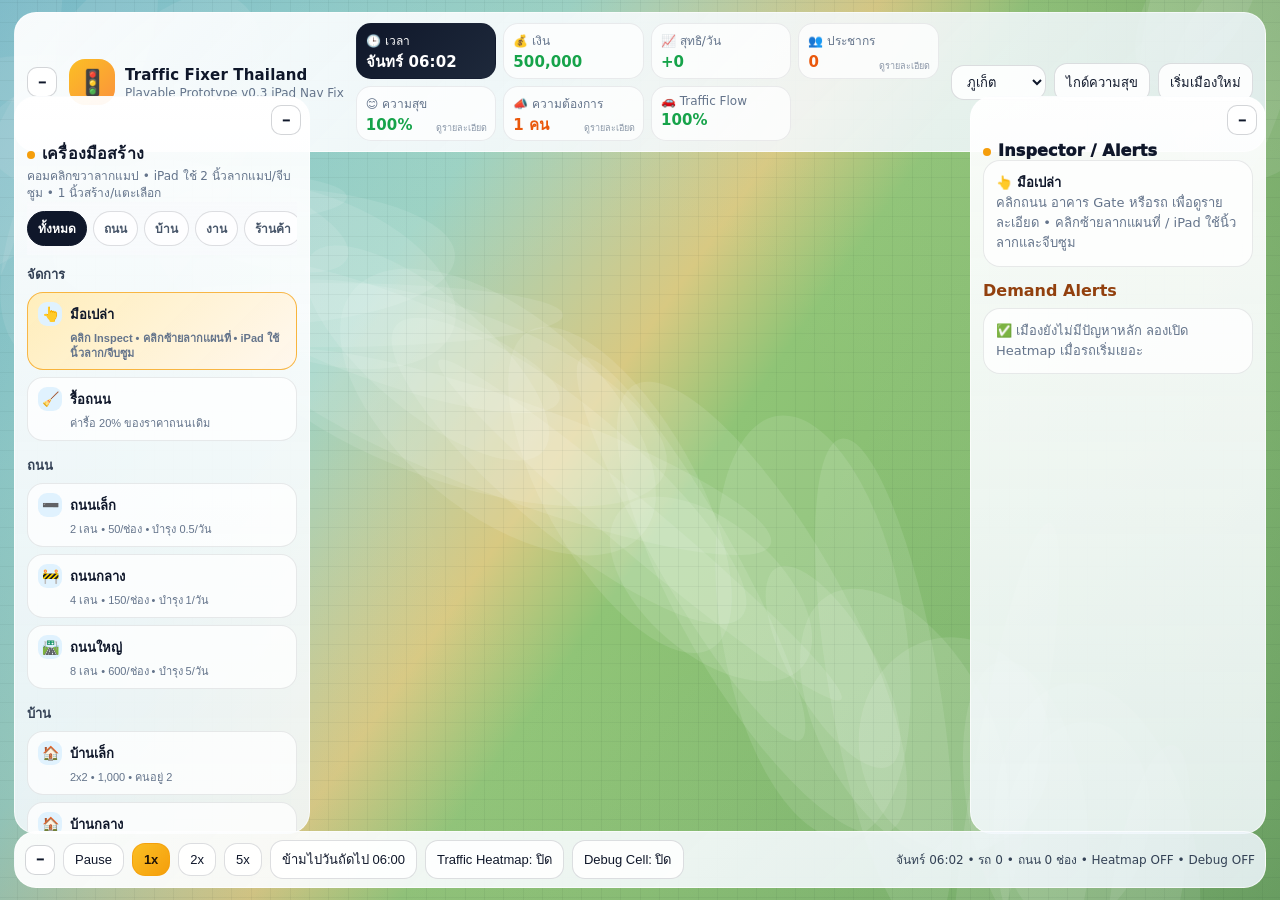
==== commit 73774204: "Update sumogame" ====
--- a/index.html
+++ b/index.html
@@ -527,11 +527,84 @@
   }
 }
 
+
+
+/* iPad Safari navigation lock + small map joystick */
+html, body {
+  position: fixed;
+  overflow: hidden !important;
+  overscroll-behavior: none;
+  width: 100%;
+  height: 100%;
+}
+body, #app, canvas {
+  touch-action: none !important;
+  -webkit-user-select: none;
+  user-select: none;
+  -webkit-tap-highlight-color: transparent;
+}
+#mapJoy {
+  position: absolute;
+  z-index: 20;
+  left: 50%;
+  bottom: calc(max(8px, env(safe-area-inset-bottom)) + 58px);
+  transform: translateX(-50%);
+  display: none;
+  grid-template-columns: 34px 34px 34px;
+  grid-template-rows: 34px 34px 34px;
+  gap: 3px;
+  padding: 5px;
+  border-radius: 18px;
+  background: rgba(255,255,255,.78);
+  border: 1px solid rgba(15,23,42,.12);
+  pointer-events: auto;
+  touch-action: none !important;
+}
+#mapJoy button {
+  width: 34px;
+  height: 34px;
+  min-width: 34px;
+  padding: 0 !important;
+  border-radius: 12px;
+  display: grid;
+  place-items: center;
+  font-size: 16px;
+  font-weight: 950;
+  background: rgba(255,255,255,.96);
+  border: 1px solid rgba(15,23,42,.16);
+  touch-action: none !important;
+  -webkit-user-select: none;
+  user-select: none;
+}
+#mapJoy .joy-up { grid-column: 2; grid-row: 1; }
+#mapJoy .joy-left { grid-column: 1; grid-row: 2; }
+#mapJoy .joy-mid { grid-column: 2; grid-row: 2; opacity: .55; font-size: 13px; }
+#mapJoy .joy-right { grid-column: 3; grid-row: 2; }
+#mapJoy .joy-down { grid-column: 2; grid-row: 3; }
+@media (pointer: coarse), (max-width: 1180px) {
+  #mapJoy { display: grid; }
+}
+@media (pointer: coarse) and (max-width: 680px) {
+  #mapJoy {
+    bottom: calc(max(8px, env(safe-area-inset-bottom)) + 52px);
+    transform: translateX(-50%) scale(.92);
+  }
+}
+
 </style>
 </head>
 <body>
   <div id="app">
     <canvas id="game"></canvas>
+
+    <div id="mapJoy" aria-label="ปุ่มเลื่อนแผนที่">
+      <button class="joy-up" data-pan="up" aria-label="เลื่อนขึ้น">▲</button>
+      <button class="joy-left" data-pan="left" aria-label="เลื่อนซ้าย">◀</button>
+      <button class="joy-mid" aria-label="เลื่อนแผนที่" disabled>✥</button>
+      <button class="joy-right" data-pan="right" aria-label="เลื่อนขวา">▶</button>
+      <button class="joy-down" data-pan="down" aria-label="เลื่อนลง">▼</button>
+    </div>
+
 
     <header id="topbar">
       <button class="collapse-btn" data-collapse-target="topbar" aria-label="ย่อ/ขยายแถบบน">−</button>
@@ -539,7 +612,7 @@
         <span class="logo">🚦</span>
         <div>
           <strong>Traffic Fixer Thailand</strong>
-          <small>Playable Prototype v0.2 AI Path Fix</small>
+          <small>Playable Prototype v0.3 iPad Nav Fix</small>
         </div>
       </div>
       <div id="stats" class="stats"></div>
@@ -3689,11 +3762,30 @@
     const btn = el.querySelector(':scope > .collapse-btn');
     if (btn) btn.textContent = collapsed ? '+' : '−';
   }
-  document.querySelectorAll('.collapse-btn').forEach(btn => btn.addEventListener('click', (e) => {
-    e.stopPropagation();
+  function handleCollapseButton(btn, e) {
+    if (e) {
+      e.preventDefault();
+      e.stopPropagation();
+    }
+    btn._lastCollapseToggle = performance.now();
     const el = document.getElementById(btn.dataset.collapseTarget);
     setPanelCollapsed(el, !el.classList.contains('collapsed'));
-  }));
+  }
+  document.querySelectorAll('.collapse-btn').forEach(btn => {
+    if (window.PointerEvent) {
+      btn.addEventListener('pointerup', (e) => handleCollapseButton(btn, e));
+    } else {
+      btn.addEventListener('touchend', (e) => handleCollapseButton(btn, e), { passive:false });
+    }
+    btn.addEventListener('click', (e) => {
+      if (btn._lastCollapseToggle && performance.now() - btn._lastCollapseToggle < 450) {
+        e.preventDefault();
+        e.stopPropagation();
+        return;
+      }
+      handleCollapseButton(btn, e);
+    });
+  });
   const coarseUi = window.matchMedia && window.matchMedia('(pointer: coarse)').matches;
   const iPadLike = /iPad|iPhone|Android/.test(navigator.userAgent) ||
     (navigator.platform === 'MacIntel' && navigator.maxTouchPoints > 1);
@@ -3701,6 +3793,59 @@
   if (coarseUi || iPadLike || touchDevice) {
     setPanelCollapsed(document.getElementById('leftPanel'), true);
     setPanelCollapsed(document.getElementById('rightPanel'), true);
+  }
+
+
+
+  // iPad Safari sometimes scrolls/zooms the page before canvas receives a 2-finger move.
+  // Lock browser-level gestures on the game surface; panels/buttons still receive their own taps.
+  function preventBrowserPanZoom(e) {
+    const target = e.target;
+    if (target && target.closest && target.closest('.panel')) return;
+    if (e.cancelable) e.preventDefault();
+  }
+  ['gesturestart','gesturechange','gestureend'].forEach(type => {
+    document.addEventListener(type, preventBrowserPanZoom, { passive:false });
+  });
+  document.addEventListener('touchmove', preventBrowserPanZoom, { passive:false });
+
+  function panMap(dir, amount = 42) {
+    // Same camera behavior as keyboard arrows: pressing left shows more left-side map.
+    if (dir === 'left') game.pan.x += amount;
+    else if (dir === 'right') game.pan.x -= amount;
+    else if (dir === 'up') game.pan.y += amount;
+    else if (dir === 'down') game.pan.y -= amount;
+  }
+  const mapJoy = document.getElementById('mapJoy');
+  let joyTimer = null;
+  function stopJoyPan() {
+    if (joyTimer) clearInterval(joyTimer);
+    joyTimer = null;
+  }
+  function startJoyPan(dir, e) {
+    if (e) {
+      e.preventDefault();
+      e.stopPropagation();
+    }
+    stopJoyPan();
+    panMap(dir, 50);
+    joyTimer = setInterval(() => panMap(dir, 34), 45);
+    setStatus('ใช้ปุ่มจอยเลื่อนแมปได้ • 1 นิ้วสร้าง/แตะ • 2 นิ้วลาก/ซูม');
+  }
+  if (mapJoy) {
+    mapJoy.addEventListener('touchmove', (e) => { if (e.cancelable) e.preventDefault(); }, { passive:false });
+    mapJoy.querySelectorAll('button[data-pan]').forEach(btn => {
+      const dir = btn.dataset.pan;
+      if (window.PointerEvent) btn.addEventListener('pointerdown', (e) => startJoyPan(dir, e));
+      else {
+        btn.addEventListener('touchstart', (e) => startJoyPan(dir, e), { passive:false });
+        btn.addEventListener('mousedown', (e) => startJoyPan(dir, e));
+      }
+      btn.addEventListener('click', (e) => { e.preventDefault(); e.stopPropagation(); });
+    });
+    ['pointerup','pointercancel','mouseup','mouseleave','touchend','touchcancel','blur'].forEach(type => {
+      window.addEventListener(type, stopJoyPan, { passive:false });
+    });
   }
 
   document.querySelectorAll('.speedBtn').forEach(btn => btn.addEventListener('click', () => {
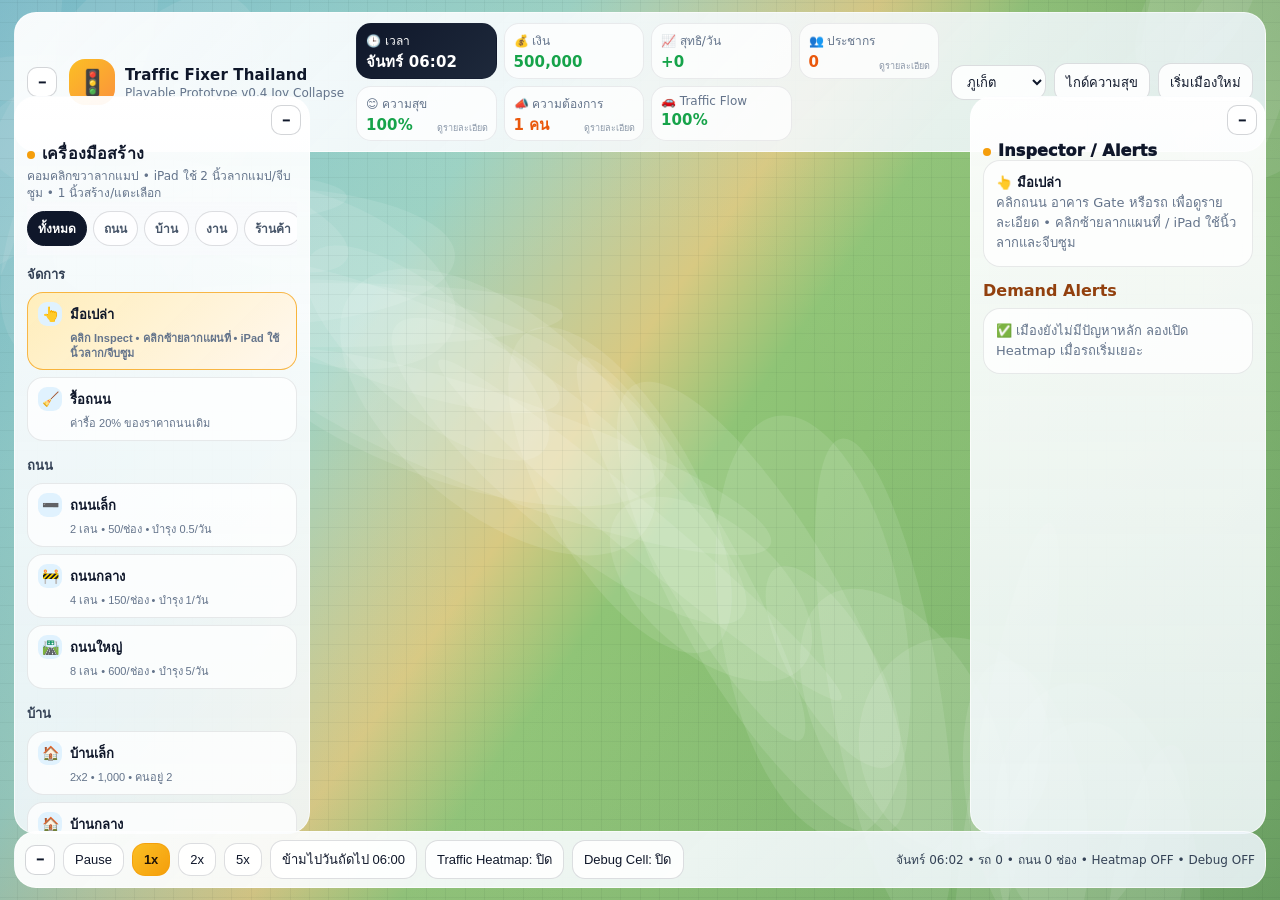
==== commit d6f3752c: "Update sumogame" ====
--- a/index.html
+++ b/index.html
@@ -578,9 +578,37 @@
 }
 #mapJoy .joy-up { grid-column: 2; grid-row: 1; }
 #mapJoy .joy-left { grid-column: 1; grid-row: 2; }
-#mapJoy .joy-mid { grid-column: 2; grid-row: 2; opacity: .55; font-size: 13px; }
+#mapJoy .joy-mid { grid-column: 2; grid-row: 2; opacity: .72; font-size: 13px; }
 #mapJoy .joy-right { grid-column: 3; grid-row: 2; }
 #mapJoy .joy-down { grid-column: 2; grid-row: 3; }
+#mapJoy.joy-collapsed {
+  grid-template-columns: 28px;
+  grid-template-rows: 28px;
+  gap: 0;
+  padding: 4px;
+  border-radius: 999px;
+  background: rgba(255,255,255,.72);
+}
+#mapJoy.joy-collapsed button[data-pan] {
+  display: none !important;
+}
+#mapJoy.joy-collapsed .joy-mid {
+  grid-column: 1;
+  grid-row: 1;
+  width: 28px;
+  height: 28px;
+  min-width: 28px;
+  border-radius: 999px;
+  opacity: .95;
+  font-size: 0;
+  background: rgba(255,255,255,.96);
+}
+#mapJoy.joy-collapsed .joy-mid::before {
+  content: "•";
+  font-size: 25px;
+  line-height: 1;
+  transform: translateY(-1px);
+}
 @media (pointer: coarse), (max-width: 1180px) {
   #mapJoy { display: grid; }
 }
@@ -600,7 +628,7 @@
     <div id="mapJoy" aria-label="ปุ่มเลื่อนแผนที่">
       <button class="joy-up" data-pan="up" aria-label="เลื่อนขึ้น">▲</button>
       <button class="joy-left" data-pan="left" aria-label="เลื่อนซ้าย">◀</button>
-      <button class="joy-mid" aria-label="เลื่อนแผนที่" disabled>✥</button>
+      <button class="joy-mid" aria-label="ย่อปุ่มจอย" title="ย่อ/ขยายปุ่มจอย">✥</button>
       <button class="joy-right" data-pan="right" aria-label="เลื่อนขวา">▶</button>
       <button class="joy-down" data-pan="down" aria-label="เลื่อนลง">▼</button>
     </div>
@@ -612,7 +640,7 @@
         <span class="logo">🚦</span>
         <div>
           <strong>Traffic Fixer Thailand</strong>
-          <small>Playable Prototype v0.3 iPad Nav Fix</small>
+          <small>Playable Prototype v0.4 Joy Collapse</small>
         </div>
       </div>
       <div id="stats" class="stats"></div>
@@ -964,67 +992,232 @@
     const set = roadLinks.get(a);
     return !!(set && set.has(b) && road[a] && road[b]);
   }
-  function approachPredecessorForBuilding(b) {
-    if (!b || b.entrance == null || !b.entryDirKey) return null;
-    const { dx, dy } = parseDirKey(b.entryDirKey);
-    const p = xy(b.entrance);
-    const px = p.x - dx, py = p.y - dy;
-    if (!inBounds(px, py)) return null;
-    const pre = idx(px, py);
-    return hasRoadLink(pre, b.entrance) ? pre : null;
-  }
-  function allBuildingApproachPredecessors(b) {
-    if (!b || b.entrance == null) return [];
+  // ================================================================
+  // New traffic AI core: building access + lane-correct routing
+  // ================================================================
+  function dirKeyFromDelta(dx, dy) { return `${sign(dx)},${sign(dy)}`; }
+  function oppositeDirKey(dirKey) {
+    const d = parseDirKey(dirKey);
+    return `${-d.dx},${-d.dy}`;
+  }
+  function idxStep(i, dirKey) {
+    const d = parseDirKey(dirKey);
+    const p = xy(i);
+    const nx = p.x + d.dx, ny = p.y + d.dy;
+    return inBounds(nx, ny) ? idx(nx, ny) : null;
+  }
+  function previousForApproach(entrance, entryDirKey) {
+    return idxStep(entrance, oppositeDirKey(entryDirKey));
+  }
+  function nextForExit(entrance, entryDirKey) {
+    return idxStep(entrance, entryDirKey);
+  }
+
+  function buildingAccessCandidatesFromRect(x, y, w, h) {
     const out = [];
-    const links = roadLinks.get(b.entrance);
-    if (links) {
-      for (const ni of links) if (road[ni] && hasRoadLink(ni, b.entrance)) out.push(ni);
-    }
-    const preferred = approachPredecessorForBuilding(b);
-    if (preferred != null && out.includes(preferred)) {
-      out.splice(out.indexOf(preferred), 1);
-      out.unshift(preferred);
-    }
+    const seen = new Set();
+    for (let yy = y - 1; yy <= y + h; yy++) for (let xx = x - 1; xx <= x + w; xx++) {
+      if (!inBounds(xx, yy)) continue;
+      const outside = xx < x || xx >= x + w || yy < y || yy >= y + h;
+      if (!outside) continue;
+      const entrance = idx(xx, yy);
+      if (!road[entrance] || seen.has(entrance)) continue;
+      seen.add(entrance);
+
+      const dxToBuilding = (x + w / 2 - 0.5) - xx;
+      const dyToBuilding = (y + h / 2 - 0.5) - yy;
+      let sideX = 0, sideY = 0;
+      if (Math.abs(dxToBuilding) >= Math.abs(dyToBuilding)) sideX = sign(dxToBuilding);
+      else sideY = sign(dyToBuilding);
+      if (!sideX && !sideY) sideY = 1;
+
+      // รถไทยขับชิดซ้าย: อาคารต้องอยู่ด้านซ้ายของทิศทางรถ
+      // left-normal ของทิศทาง (dx,dy) คือ (-dy, dx)
+      // จึงได้ entry direction = (sideY, -sideX)
+      const entryDirKey = `${sideY},${-sideX}`;
+      const entrySideKey = `${sideX},${sideY}`;
+      const approachPrev = previousForApproach(entrance, entryDirKey);
+      const exitNext = nextForExit(entrance, entryDirKey);
+      const entryOk = approachPrev != null && hasRoadLink(approachPrev, entrance);
+      const exitOk = exitNext != null && hasRoadLink(entrance, exitNext);
+      const centerScore = Math.abs(xx - (x + w / 2)) + Math.abs(yy - (y + h / 2));
+      const roadScore = roadDegree(entrance) >= 3 ? -0.4 : 0;
+      out.push({ entrance, entryDirKey, entrySideKey, approachPrev, exitNext, entryOk, exitOk, score: centerScore + roadScore });
+    }
+    out.sort((a, b) => {
+      const ak = (a.entryOk ? 0 : 10) + (a.exitOk ? 0 : 2) + a.score;
+      const bk = (b.entryOk ? 0 : 10) + (b.exitOk ? 0 : 2) + b.score;
+      return ak - bk;
+    });
     return out;
   }
-  function exitSuccessorForBuilding(b) {
-    if (!b || b.entrance == null || !b.entryDirKey) return null;
-    const post = neighborByDir(b.entrance, b.entryDirKey);
-    return post != null && hasRoadLink(b.entrance, post) ? post : null;
-  }
+
+  function refreshBuildingAccess(b) {
+    if (!b) return false;
+    const candidates = buildingAccessCandidatesFromRect(b.x, b.y, b.w, b.h);
+    b.accessPoints = candidates;
+    if (!candidates.length) {
+      b.entrance = null;
+      b.entryDirKey = null;
+      b.entrySideKey = null;
+      return false;
+    }
+    const best = candidates[0];
+    b.entrance = best.entrance;
+    b.entryDirKey = best.entryDirKey;
+    b.entrySideKey = best.entrySideKey;
+    return true;
+  }
+
+  function refreshAllBuildingAccesses() {
+    for (const b of buildings) refreshBuildingAccess(b);
+  }
+
+  function validAccessPointsForBuilding(b) {
+    if (!b) return [];
+    if (!b.accessPoints || !b.accessPoints.length) refreshBuildingAccess(b);
+    return (b.accessPoints || []).filter(a => a && a.entrance != null && road[a.entrance]);
+  }
+
+  function findAdjacentRoadForRect(x, y, w, h) {
+    const candidates = buildingAccessCandidatesFromRect(x, y, w, h);
+    return candidates.length ? candidates[0] : null;
+  }
+
+  function appendUniquePath(a, b) {
+    if (!a || !a.length) return b ? b.slice() : [];
+    if (!b || !b.length) return a.slice();
+    const out = a.slice();
+    const start = (out[out.length - 1] === b[0]) ? 1 : 0;
+    for (let i = start; i < b.length; i++) out.push(b[i]);
+    return out;
+  }
+
+  function scoreCandidatePath(path, access) {
+    if (!path || !path.length) return Infinity;
+    const turns = countPathTurns(path);
+    const legalBonus = access && access.entryOk ? -4 : 0;
+    const exitBonus = access && access.exitOk ? -1 : 0;
+    return path.length + turns * 0.65 + legalBonus + exitBonus + (access ? access.score * 0.05 : 0);
+  }
+
+  function countPathTurns(path) {
+    let turns = 0;
+    for (let i = 2; i < path.length; i++) {
+      const a = path[i - 2], b = path[i - 1], c = path[i];
+      if (moveDirKey(a, b) !== moveDirKey(b, c)) turns++;
+    }
+    return turns;
+  }
+
+  function pathToBuildingAccess(start, destB, opts = {}) {
+    const accesses = validAccessPointsForBuilding(destB);
+    if (!accesses.length) return [];
+    let bestPath = [];
+    let bestScore = Infinity;
+
+    // Strict lane mode: รถต้องมาจาก predecessor ที่ทำให้ตัวรถอยู่เลนฝั่งอาคารเท่านั้น
+    for (const access of accesses) {
+      if (!access.entryOk || access.approachPrev == null) continue;
+      let path;
+      if (start === access.entrance) {
+        // ถ้าอยู่หน้าอาคารอยู่แล้ว ให้ใช้ได้เฉพาะกรณีไม่มีทิศเข้ามาขัดกฎ
+        if (opts.initialPrev != null && opts.initialPrev >= 0 && opts.initialPrev !== access.approachPrev) continue;
+        path = [access.entrance];
+      } else {
+        const p = findPath(start, access.approachPrev, true, { ...opts, goalBias: access.entrance });
+        if (!p.length) continue;
+        const last = p[p.length - 1];
+        if (!hasRoadLink(last, access.entrance)) continue;
+        if (wouldUTurn(p.length > 1 ? p[p.length - 2] : opts.initialPrev, last, access.entrance) && !canUTurnAtForPath(last, p.length > 1 ? p[p.length - 2] : opts.initialPrev, opts)) continue;
+        path = p.concat([access.entrance]);
+      }
+      const score = scoreCandidatePath(path, access);
+      if (score < bestScore) { bestScore = score; bestPath = path; }
+    }
+
+    if (bestPath.length) return bestPath;
+
+    // Fallback แบบปลอดภัย: ถ้าอาคารวางริมถนนสั้นมากจนไม่มี predecessor ที่ถูกเลน ให้หาทางเข้าใกล้สุด
+    // แต่ยังไม่ยอมกลับรถกลางถนน
+    for (const access of accesses) {
+      const p = findPath(start, access.entrance, true, opts);
+      if (!p.length) continue;
+      const score = scoreCandidatePath(p, access) + 30;
+      if (score < bestScore) { bestScore = score; bestPath = p; }
+    }
+    return bestPath;
+  }
+
+  function pathFromBuildingAccess(fromB, goal, opts = {}) {
+    const accesses = validAccessPointsForBuilding(fromB);
+    if (!accesses.length) return [];
+    let bestPath = [];
+    let bestScore = Infinity;
+
+    // รถออกจากอาคารต้องออกไปตามเลนเดียวกับทิศเข้าอาคาร ไม่ถอยย้อนเลนสวน
+    for (const access of accesses) {
+      if (!access.exitOk || access.exitNext == null) continue;
+      const p = findPath(access.exitNext, goal, true, { ...opts, initialPrev: access.entrance });
+      if (!p.length) continue;
+      const path = [access.entrance].concat(p);
+      const score = scoreCandidatePath(path, access);
+      if (score < bestScore) { bestScore = score; bestPath = path; }
+    }
+
+    if (bestPath.length) return bestPath;
+
+    // Fallback สำหรับปลายถนน/อาคารที่ติดถนนด้านเดียว: ให้เริ่มจาก entrance แต่ยังคุมกฎกลับรถใน findPath
+    for (const access of accesses) {
+      const p = findPath(access.entrance, goal, true, { ...opts, initialPrev: -1 });
+      if (!p.length) continue;
+      const score = scoreCandidatePath(p, access) + 20;
+      if (score < bestScore) { bestScore = score; bestPath = p; }
+    }
+    return bestPath;
+  }
+
   function constrainedPathForTrip(opts) {
     if (opts.prePath) return opts.prePath;
     let start = opts.fromIdx;
     let goal = opts.toIdx;
-    let prefix = [];
-    let appendGoal = false;
+    if (start == null || goal == null || !road[start] || !road[goal]) return [];
+
+    const baseOpts = {
+      initialPrev: Number.isInteger(opts.initialPrev) ? opts.initialPrev : -1,
+      allowDeadEndUTurn: !!opts.allowDeadEndUTurn,
+      enforceNoUTurn: opts.enforceNoUTurn !== false,
+      trafficAware: opts.trafficAware === true
+    };
+
     const fromB = opts.fromBuildingId ? buildingById(opts.fromBuildingId) : null;
-    if (fromB && fromB.entrance === start && fromB.entryDirKey) {
-      const post = exitSuccessorForBuilding(fromB);
-      if (post != null && post !== start) { prefix = [start]; start = post; }
-    }
     const destB = opts.destBuildingId ? buildingById(opts.destBuildingId) : null;
-    if (destB && destB.entrance === goal) {
-      // อาคารใช้ entrance บนถนนเป็น drop-off node: รถถึงช่องถนนที่ติดอาคารแล้วถือว่าเข้าอาคารสำเร็จ
-      // ไม่บังคับให้ต้องวน/กลับรถเพื่อเข้าจากทิศเดียว เพราะบน iPad และถนนปลายตันทำให้รถค้างหน้าอาคารได้ง่าย
-      const direct = findPath(start, goal, true, { allowDeadEndUTurn: true });
-      if (direct.length) return prefix.length ? prefix.concat(direct) : direct;
-      const candidates = allBuildingApproachPredecessors(destB);
-      for (const pre of candidates) {
-        const midTry = findPath(start, pre, true, { allowDeadEndUTurn: true });
-        if (midTry.length) {
-          const path = prefix.length ? prefix.concat(midTry) : midTry;
-          if (path[path.length - 1] !== opts.toIdx && hasRoadLink(path[path.length - 1], opts.toIdx)) path.push(opts.toIdx);
-          return path;
-        }
-      }
-      appendGoal = false;
-    }
-    const mid = findPath(start, goal, false, { allowDeadEndUTurn: true });
-    if (!mid.length) return [];
-    let path = prefix.length ? prefix.concat(mid) : mid;
-    if (appendGoal && path[path.length - 1] !== opts.toIdx) path.push(opts.toIdx);
-    return path;
+
+    if (fromB && destB) {
+      const exits = validAccessPointsForBuilding(fromB).filter(a => a.exitOk && a.exitNext != null);
+      let bestPath = [];
+      let bestScore = Infinity;
+      for (const access of exits.length ? exits : validAccessPointsForBuilding(fromB)) {
+        const startNode = access.exitOk && access.exitNext != null ? access.exitNext : access.entrance;
+        const prefix = access.exitOk && access.exitNext != null ? [access.entrance] : [];
+        const p = pathToBuildingAccess(startNode, destB, { ...baseOpts, initialPrev: access.entrance });
+        if (!p.length) continue;
+        const full = appendUniquePath(prefix.length ? prefix : [access.entrance], p);
+        const score = scoreCandidatePath(full, access);
+        if (score < bestScore) { bestScore = score; bestPath = full; }
+      }
+      return bestPath;
+    }
+
+    if (fromB) {
+      return pathFromBuildingAccess(fromB, goal, baseOpts);
+    }
+
+    if (destB) {
+      return pathToBuildingAccess(start, destB, baseOpts);
+    }
+
+    return findPath(start, goal, false, baseOpts);
   }
   function laneBucketMap(i, create = false) {
     let buckets = laneMap.get(i);
@@ -1337,6 +1530,7 @@
     pathCache.clear();
     roadVersion++;
     updateGateEntrances();
+    refreshAllBuildingAccesses();
     return true;
   }
 
@@ -1355,6 +1549,7 @@
     pathCache.clear();
     roadVersion++;
     updateGateEntrances();
+    refreshAllBuildingAccesses();
     return true;
   }
 
@@ -1396,6 +1591,7 @@
       entrance: check.entrance,
       entryDirKey: check.entryDirKey,
       entrySideKey: check.entrySideKey,
+      accessPoints: check.accessPoints || [],
       builtAt: game.worldMin,
       arrivals: 0, fails: 0, delayed: 0
     };
@@ -1418,34 +1614,9 @@
     }
     const access = findAdjacentRoadForRect(x, y, t.w, t.h);
     if (!access) return { ok:false, reason:'อาคารต้องติดถนนและมีทางเข้าออก' };
-    return { ok:true, entrance: access.entrance, entryDirKey: access.entryDirKey, entrySideKey: access.entrySideKey };
-  }
-
-  function findAdjacentRoadForRect(x, y, w, h) {
-    let best = null;
-    let bestScore = Infinity;
-    for (let yy = y - 1; yy <= y + h; yy++) for (let xx = x - 1; xx <= x + w; xx++) {
-      if (!inBounds(xx, yy)) continue;
-      const outside = xx < x || xx >= x + w || yy < y || yy >= y + h;
-      if (!outside) continue;
-      const i = idx(xx, yy);
-      if (road[i]) {
-        const dxToBuilding = (x + w / 2 - 0.5) - xx;
-        const dyToBuilding = (y + h / 2 - 0.5) - yy;
-        let sideX = 0, sideY = 0;
-        if (Math.abs(dxToBuilding) >= Math.abs(dyToBuilding)) sideX = sign(dxToBuilding);
-        else sideY = sign(dyToBuilding);
-        if (!sideX && !sideY) sideY = 1;
-        // รถไทยขับชิดซ้าย: อาคารจะรับรถจากเลนฝั่งที่ติดอาคารเท่านั้น
-        // left-normal ของทิศทางวิ่ง (dx,dy) คือ (-dy,dx) จึงย้อนกลับเป็น dir=(sideY,-sideX)
-        const entryDirKey = `${sideY},${-sideX}`;
-        const entrySideKey = `${sideX},${sideY}`;
-        const score = Math.abs(xx - (x + w / 2)) + Math.abs(yy - (y + h / 2));
-        if (score < bestScore) { bestScore = score; best = { entrance: i, entryDirKey, entrySideKey }; }
-      }
-    }
-    return best;
-  }
+    return { ok:true, entrance: access.entrance, entryDirKey: access.entryDirKey, entrySideKey: access.entrySideKey, accessPoints: buildingAccessCandidatesFromRect(x, y, t.w, t.h) };
+  }
+
 
   function buildingType(b) { return DATA.buildings[b.typeKey]; }
   function buildingById(id) { return buildings.find(b => b.id === id); }
@@ -2011,15 +2182,9 @@
         const dx = nx - cx, dy = ny - cy;
         const step = (dx && dy) ? 1.414 : 1;
         const rd = roadDataById(road[ni]) || DATA.roads.small;
-        const ratio = trafficAware ? getRoadRatio(ni) : 0;
-        const trafficPenalty = Math.max(0, ratio - 0.35) * 2.15;
-        const junctionPenalty = roadDegree(ni) >= 3 ? 0.16 : 0;
-        const turnPenalty = pathTurnPenalty(state.prev, state.cur, ni);
         const tentative = (gMap.get(state.key) || 0)
-          + step * (5 / rd.speed)
-          + trafficPenalty
-          + junctionPenalty
-          + turnPenalty;
+          + roadTravelCost(ni, step, trafficAware)
+          + pathTurnPenalty(state.prev, state.cur, ni);
 
         if (tentative < (gMap.get(nk) ?? Infinity)) {
           gMap.set(nk, tentative);
@@ -2050,11 +2215,21 @@
     const ax = a % MAP_W, ay = Math.floor(a / MAP_W);
     const bx = b % MAP_W, by = Math.floor(b / MAP_W);
     // Chebyshev เหมาะกับถนนที่ลากได้ทั้ง 90° และ 45° ช่วยให้ A* เลือกเส้นทางนิ่งกว่า Manhattan
-    return Math.max(Math.abs(ax - bx), Math.abs(ay - by)) * 0.72;
+    return Math.max(Math.abs(ax - bx), Math.abs(ay - by)) * 0.82;
   }
 
   function roadDegree(i) {
     return road[i] ? linkedNeighbors(i).length : 0;
+  }
+
+  function roadTravelCost(i, step, trafficAware = false) {
+    const rd = roadDataById(road[i]) || DATA.roads.small;
+    // ระยะทางจริงมาก่อนเสมอ: ป้องกัน AI วิ่งอ้อมไปหาแต่ถนนใหญ่
+    // ถนนใหญ่ยังได้เปรียบเล็กน้อย แต่ไม่ถึงขั้นยอมอ้อมครึ่งเมือง
+    const laneFactor = rd.lanes >= 8 ? 0.86 : rd.lanes >= 4 ? 0.93 : 1.0;
+    const trafficPenalty = trafficAware ? Math.max(0, getRoadRatio(i) - 0.75) * 0.55 : 0;
+    const junctionPenalty = roadDegree(i) >= 3 ? 0.05 : 0;
+    return step * laneFactor + trafficPenalty + junctionPenalty;
   }
 
   function pathTurnPenalty(prev, cur, next) {
@@ -2062,10 +2237,10 @@
     const a = xy(prev), b = xy(cur), c = xy(next);
     const dx1 = sign(b.x - a.x), dy1 = sign(b.y - a.y);
     const dx2 = sign(c.x - b.x), dy2 = sign(c.y - b.y);
-    if (dx1 === -dx2 && dy1 === -dy2) return 2.2; // U-turn ถูกกฎหมายก็ยังควรเป็นทางเลือกสุดท้าย
+    if (dx1 === -dx2 && dy1 === -dy2) return 6.0; // U-turn ถูกกฎหมายก็ยังเป็นตัวเลือกสุดท้ายจริง ๆ
     if (dx1 === dx2 && dy1 === dy2) return 0;
     const dot = dx1 * dx2 + dy1 * dy2;
-    return dot <= 0 ? 0.34 : 0.12;
+    return dot <= 0 ? 0.22 : 0.08;
   }
 
   function samePathFromCurrent(v, path) {
@@ -2094,11 +2269,42 @@
     return v && v.pathPos > 0 ? v.path[v.pathPos - 1] : -1;
   }
 
+  function pathForVehicleCurrentDestination(v) {
+    const initialPrev = currentLegalInitialPrev(v);
+    if (v.destBuildingId) {
+      const b = buildingById(v.destBuildingId);
+      if (b && b.entrance != null && road[b.entrance]) {
+        return constrainedPathForTrip({
+          fromIdx: v.currentIdx,
+          toIdx: b.entrance,
+          destBuildingId: b.id,
+          initialPrev,
+          allowDeadEndUTurn: true,
+          trafficAware: false
+        });
+      }
+    }
+    if (v.targetGateId) {
+      const g = gates.find(x => x.id === v.targetGateId);
+      if (g && g.entrance != null && road[g.entrance]) {
+        return findPath(v.currentIdx, g.entrance, true, { initialPrev, allowDeadEndUTurn: true, trafficAware: false });
+      }
+    }
+    const dest = v.path && v.path.length ? v.path[v.path.length - 1] : null;
+    if (dest != null && road[dest]) return findPath(v.currentIdx, dest, true, { initialPrev, allowDeadEndUTurn: true, trafficAware: false });
+    return [];
+  }
+
   function isAtBuildingDropoff(v) {
     if (!v || !v.destBuildingId) return false;
     const b = buildingById(v.destBuildingId);
-    if (!b || b.entrance == null) return false;
-    return v.currentIdx === b.entrance;
+    if (!b || b.entrance == null || v.currentIdx !== b.entrance) return false;
+    const accesses = validAccessPointsForBuilding(b).filter(a => a.entrance === v.currentIdx);
+    if (!accesses.length) return true;
+    const prev = v.pathPos > 0 ? v.path[v.pathPos - 1] : currentLegalInitialPrev(v);
+    // ถ้ารถไม่มี prev แปลว่าเกิดบนหน้าอาคาร/เคสย้ายเข้าใกล้มาก ให้ปล่อยเข้าได้
+    if (prev == null || prev < 0) return true;
+    return accesses.some(a => a.entryOk && a.approachPrev === prev) || accesses.every(a => !a.entryOk);
   }
 
   function rerouteVehicleHomeOrExit(v, reason = 'ทางขาด') {
@@ -2110,10 +2316,10 @@
       const home = buildingById(c.homeId);
       if (home && home.entrance != null && road[home.entrance]) {
         // ใช้กฎกลับรถจริงก่อนเสมอ: กลับได้ที่ 4 แยก/ปลายถนนเท่านั้น ไม่ปล่อยให้กลับรถกลางถนนจน AI ดูมั่ว
-        let path = findPath(v.currentIdx, home.entrance, true, { initialPrev, allowDeadEndUTurn: true });
+        let path = constrainedPathForTrip({ fromIdx: v.currentIdx, toIdx: home.entrance, destBuildingId: home.id, initialPrev, allowDeadEndUTurn: true, trafficAware: false });
         // fallback เฉพาะเคสติดปลายถนนจริง ๆ เพื่อกันรถค้างถาวรหลังผู้เล่นตัดถนน
         if (!path.length && canUTurnAtForVehicle(v, v.currentIdx, initialPrev)) {
-          path = findPath(v.currentIdx, home.entrance, true, { initialPrev, enforceNoUTurn: false, allowDeadEndUTurn: true });
+          path = constrainedPathForTrip({ fromIdx: v.currentIdx, toIdx: home.entrance, destBuildingId: home.id, initialPrev, enforceNoUTurn: false, allowDeadEndUTurn: true, trafficAware: false });
         }
         if (path.length) {
           v.type = 'ReturnHomeTrip';
@@ -2162,10 +2368,8 @@
   }
 
   function handleBlockedVehicle(v) {
-    const dest = v.path[v.path.length - 1];
     clearNextCell(v);
-    const initialPrev = currentLegalInitialPrev(v);
-    const path = findPath(v.currentIdx, dest, true, { initialPrev, allowDeadEndUTurn: true });
+    const path = pathForVehicleCurrentDestination(v);
     if (path.length) {
       return applyVehiclePath(v, path, 'เส้นทางเดิมขาด');
     }
@@ -2247,14 +2451,13 @@
 
   function tryReroute(v, force = false) {
     if (!force && v.rerouteCooldown && game.worldMin < v.rerouteCooldown) return false;
-    const dest = v.path[v.path.length - 1];
     clearNextCell(v);
     const initialPrev = currentLegalInitialPrev(v);
     const oldRemaining = Math.max(1, v.path.length - v.pathPos);
     const oldNext = v.path[v.pathPos + 1];
     const oldNextBlocked = oldNext != null && !road[oldNext];
     const oldNextIllegalUTurn = oldNext != null && wouldUTurn(initialPrev, v.currentIdx, oldNext) && !canUTurnAtForVehicle(v, v.currentIdx, initialPrev);
-    const path = findPath(v.currentIdx, dest, true, { initialPrev, allowDeadEndUTurn: true });
+    const path = pathForVehicleCurrentDestination(v);
     if (!path.length || samePathFromCurrent(v, path)) return false;
 
     // ถ้าเส้นทางเดิมตัน/ต้องกลับรถผิดจุด ให้รับเส้นทางใหม่ทันที แม้จะยาวกว่าเล็กน้อย
@@ -3464,7 +3667,7 @@
         ${toolMetric('ผู้ใช้บริการ', `${b.visitors}/${t.service}${b.reservedService ? ` (+จอง ${b.reservedService})` : ''}`)}
         ${toolMetric('วันนี้', `ถึง ${b.arrivals} • ล่าช้า ${b.delayed || 0}`)}
       </div>
-      <div class="muted" style="margin-top:8px">Entrance: ${xy(b.entrance).x}, ${xy(b.entrance).y} • เข้าอาคารจากถนนที่เชื่อมอยู่ (${b.entrySideKey || '-'}) • ถ้าฝั่งหลักติดบัค ระบบจะใช้ทางเชื่อมที่ใกล้สุด • อาคารนี้ถูกใช้โดย Trip/Capacity จริง</div>`;
+      <div class="muted" style="margin-top:8px">Entrance: ${b.entrance != null ? `${xy(b.entrance).x}, ${xy(b.entrance).y}` : '-'} • Access ${validAccessPointsForBuilding(b).length} จุด • เข้าตามเลนซ้ายมือจริง (${b.entrySideKey || '-'}) • ระบบไม่ให้รถตัดเลนสวนเข้าอาคารแล้ว</div>`;
   }
   function inspectRoad(x, y) {
     const i = idx(x,y);
@@ -3818,22 +4021,57 @@
   }
   const mapJoy = document.getElementById('mapJoy');
   let joyTimer = null;
+  let joyCollapsed = false;
   function stopJoyPan() {
     if (joyTimer) clearInterval(joyTimer);
     joyTimer = null;
+  }
+  function setJoyCollapsed(collapsed) {
+    if (!mapJoy) return;
+    joyCollapsed = !!collapsed;
+    stopJoyPan();
+    mapJoy.classList.toggle('joy-collapsed', joyCollapsed);
+    const mid = mapJoy.querySelector('.joy-mid');
+    if (mid) {
+      mid.textContent = joyCollapsed ? '•' : '✥';
+      mid.setAttribute('aria-label', joyCollapsed ? 'ขยายปุ่มจอย' : 'ย่อปุ่มจอย');
+      mid.setAttribute('title', joyCollapsed ? 'ขยายปุ่มจอย' : 'ย่อปุ่มจอย');
+    }
+    setStatus(joyCollapsed ? 'ย่อปุ่มจอยแล้ว • กดจุดกลางเพื่อเปิดอีกครั้ง' : 'เปิดปุ่มจอยแล้ว • กดปุ่มกลางเพื่อย่อ');
+  }
+  function toggleJoyCollapsed(e) {
+    if (e) {
+      if (e.cancelable) e.preventDefault();
+      e.stopPropagation();
+    }
+    const now = performance.now();
+    if (mapJoy && mapJoy._lastToggle && now - mapJoy._lastToggle < 260) return;
+    if (mapJoy) mapJoy._lastToggle = now;
+    setJoyCollapsed(!joyCollapsed);
   }
   function startJoyPan(dir, e) {
     if (e) {
       e.preventDefault();
       e.stopPropagation();
     }
+    if (joyCollapsed) return;
     stopJoyPan();
     panMap(dir, 50);
     joyTimer = setInterval(() => panMap(dir, 34), 45);
-    setStatus('ใช้ปุ่มจอยเลื่อนแมปได้ • 1 นิ้วสร้าง/แตะ • 2 นิ้วลาก/ซูม');
+    setStatus('ใช้ปุ่มจอยเลื่อนแมปได้ • กดปุ่มกลางเพื่อย่อจอย • 1 นิ้วสร้าง/แตะ');
   }
   if (mapJoy) {
     mapJoy.addEventListener('touchmove', (e) => { if (e.cancelable) e.preventDefault(); }, { passive:false });
+    const joyMid = mapJoy.querySelector('.joy-mid');
+    if (joyMid) {
+      joyMid.disabled = false;
+      if (window.PointerEvent) joyMid.addEventListener('pointerdown', toggleJoyCollapsed);
+      else {
+        joyMid.addEventListener('touchstart', toggleJoyCollapsed, { passive:false });
+        joyMid.addEventListener('mousedown', toggleJoyCollapsed);
+      }
+      joyMid.addEventListener('click', (e) => { e.preventDefault(); e.stopPropagation(); });
+    }
     mapJoy.querySelectorAll('button[data-pan]').forEach(btn => {
       const dir = btn.dataset.pan;
       if (window.PointerEvent) btn.addEventListener('pointerdown', (e) => startJoyPan(dir, e));
